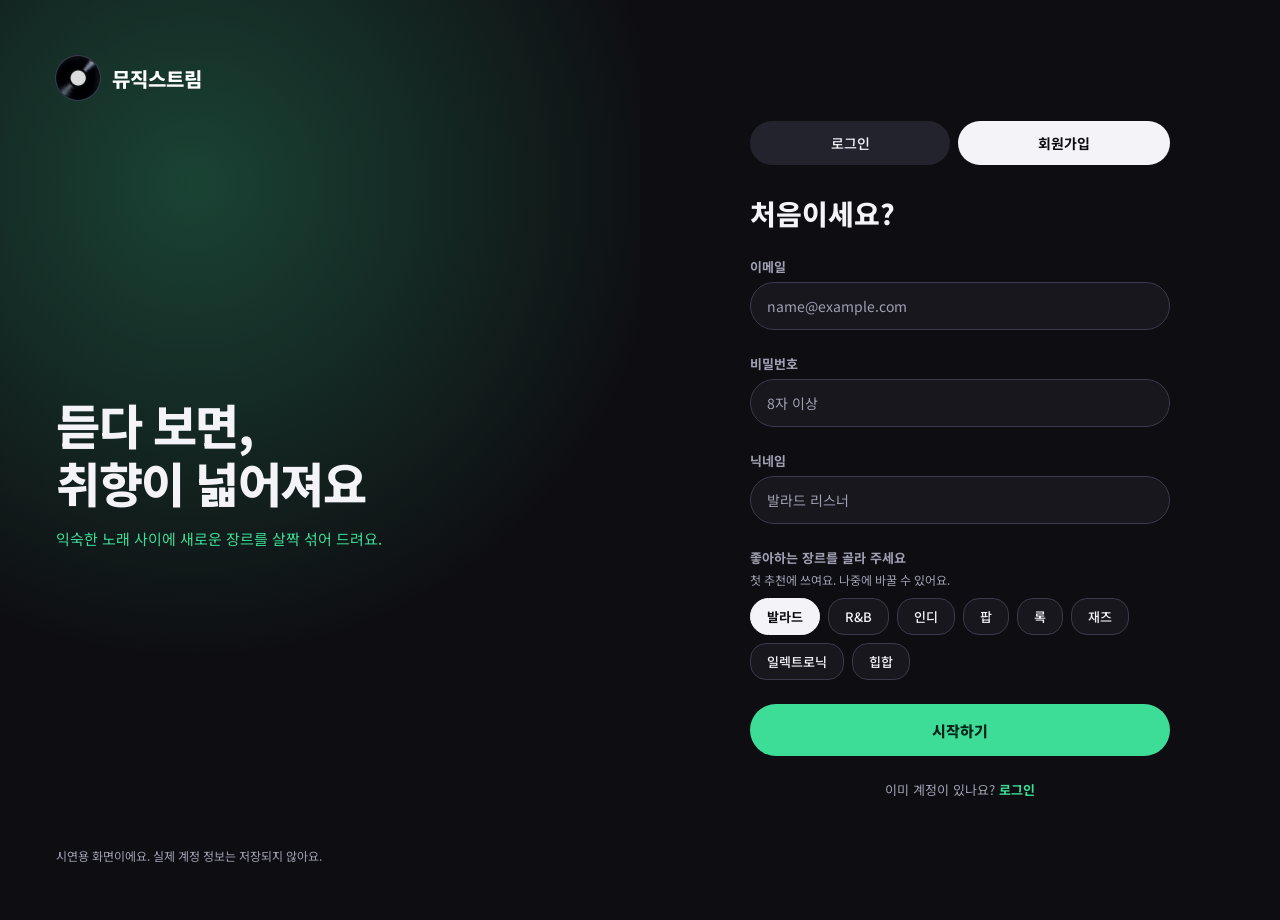
==== web/demo/musicstream-demo.html @ 8932bbcd "음악 추천 프로젝트: ML 코드, 보고서, web 데모 추가 Co-Authored-By: Claude Sonnet 5.5 <noreply@anthropic.com>" ====
<!doctype html>
<html lang="ko">
<head>
<meta charset="utf-8">
<meta name="viewport" content="width=device-width, initial-scale=1">
<title>뮤직스트림 · 시연</title>
<link rel="icon" href="[data-uri]">
<link rel="stylesheet" href="https://fonts.googleapis.com/css2?family=Noto+Sans+KR:wght@400;500;700;800&display=swap">
<style>:root{--cover:url('[data-uri]');--logo:url('[data-uri]')}
@keyframes dcspin{from{transform:rotate(0deg)}to{transform:rotate(360deg)}}
html,body{margin:0;background:#0e0e12}
button,select{font-family:inherit;cursor:pointer}
a{color:inherit;text-decoration:none;cursor:pointer}
.screen[hidden]{display:none}
input::placeholder{color:#a0a0b4}
body.paused [style*="dcspin"]{animation-play-state:paused !important}
.logo-link{cursor:pointer}
.upnext-scroll{scrollbar-width:thin;scrollbar-color:#2a2738 transparent}
.lp-box{zoom:.8}
@media (max-height:820px){.lp-box{zoom:.66}}
@media (max-height:700px){.lp-box{zoom:.5}}
</style>
</head>
<body>
<section id="Login" class="screen" hidden>
<div style="display: flex; flex-wrap: wrap; height: 920px; overflow: hidden; background: #0e0e12; color: #f4f4f8; font-family: 'Noto Sans KR', sans-serif">
<div style="flex: 1 1 480px; min-width: 0; box-sizing: border-box; height: 920px; padding: 56px 56px; display: flex; flex-direction: column; justify-content: space-between; background: radial-gradient(circle at 30% 20%, rgba(61, 220, 151, 0.26), rgba(61, 220, 151, 0) 55%), #0e0e12">
<div style="display: flex; align-items: center; gap: 12px; font-size: 20px; font-weight: 800; color: #ffffff"><span role="img" aria-label="뮤직스트림 로고" style="display: block; flex: 0 0 44px; width: 44px; height: 44px; border-radius: 50%; background: var(--logo) center/cover; box-shadow: 0 0 0 1px #3a3a4c"></span><span>뮤직스트림</span></div>
<div><h1 style="margin: 0; font-size: 48px; font-weight: 800; line-height: 1.2; letter-spacing: -0.03em">듣다 보면,<br>취향이 넓어져요</h1><div style="margin-top: 16px; font-size: 15px; line-height: 1.6; color: #3ddc97">익숙한 노래 사이에 새로운 장르를 살짝 섞어 드려요.</div></div>
<div style="font-size: 12px; color: #a0a0b4">시연용 화면이에요. 실제 계정 정보는 저장되지 않아요.</div>
</div>
<div style="flex: 1 1 480px; min-width: 0; box-sizing: border-box; height: 920px; padding: 56px 56px; display: flex; align-items: center; justify-content: center; background: #0e0e12">
<div style="width: 100%; max-width: 420px; display: flex; flex-direction: column; gap: 24px">
<div style="display: flex; gap: 8px"><a href="#LoginEmail" style="flex: 1; height: 44px; border-radius: 999px; background: #23232d; color: #f4f4f8; font-size: 14px; font-weight: 500; display: flex; align-items: center; justify-content: center; text-decoration: none">로그인</a><button style="flex: 1; height: 44px; border: 0; border-radius: 999px; background: #f4f4f8; color: #0e0e12; font-size: 14px; font-weight: 700">회원가입</button></div>
<h2 style="margin: 4px 0 0; font-size: 28px; font-weight: 800">처음이세요?</h2>
<div><label style="display: block; font-size: 13px; font-weight: 700; color: #a0a0b4">이메일</label><input type="email" placeholder="name@example.com" style="margin-top: 6px; width: 100%; height: 48px; box-sizing: border-box; padding: 0 16px; border: 1px solid #3a3a4c; outline: 0; border-radius: 999px; background: #17171d; color: #f4f4f8; font-family: inherit; font-size: 14px"></div>
<div><label style="display: block; font-size: 13px; font-weight: 700; color: #a0a0b4">비밀번호</label><input type="password" placeholder="8자 이상" style="margin-top: 6px; width: 100%; height: 48px; box-sizing: border-box; padding: 0 16px; border: 1px solid #3a3a4c; outline: 0; border-radius: 999px; background: #17171d; color: #f4f4f8; font-family: inherit; font-size: 14px"></div>
<div><label style="display: block; font-size: 13px; font-weight: 700; color: #a0a0b4">닉네임</label><input type="text" placeholder="발라드 리스너" style="margin-top: 6px; width: 100%; height: 48px; box-sizing: border-box; padding: 0 16px; border: 1px solid #3a3a4c; outline: 0; border-radius: 999px; background: #17171d; color: #f4f4f8; font-family: inherit; font-size: 14px"></div>
<div><div style="font-size: 13px; font-weight: 700; color: #a0a0b4">좋아하는 장르를 골라 주세요</div><div style="margin-top: 4px; font-size: 12px; color: #a0a0b4">첫 추천에 쓰여요. 나중에 바꿀 수 있어요.</div><div style="margin-top: 10px; display: flex; flex-wrap: wrap; gap: 8px"><button style="border: 1px solid #f4f4f8; padding: 8px 16px; border-radius: 999px; background: #f4f4f8; color: #0e0e12; font-size: 13px; font-weight: 700">발라드</button><button style="border: 1px solid #3a3a4c; padding: 8px 16px; border-radius: 16px; background: #17171d; color: #f4f4f8; font-size: 13px; font-weight: 500">R&amp;B</button><button style="border: 1px solid #3a3a4c; padding: 8px 16px; border-radius: 16px; background: #17171d; color: #f4f4f8; font-size: 13px; font-weight: 500">인디</button><button style="border: 1px solid #3a3a4c; padding: 8px 16px; border-radius: 16px; background: #17171d; color: #f4f4f8; font-size: 13px; font-weight: 500">팝</button><button style="border: 1px solid #3a3a4c; padding: 8px 16px; border-radius: 16px; background: #17171d; color: #f4f4f8; font-size: 13px; font-weight: 500">록</button><button style="border: 1px solid #3a3a4c; padding: 8px 16px; border-radius: 16px; background: #17171d; color: #f4f4f8; font-size: 13px; font-weight: 500">재즈</button><button style="border: 1px solid #3a3a4c; padding: 8px 16px; border-radius: 16px; background: #17171d; color: #f4f4f8; font-size: 13px; font-weight: 500">일렉트로닉</button><button style="border: 1px solid #3a3a4c; padding: 8px 16px; border-radius: 16px; background: #17171d; color: #f4f4f8; font-size: 13px; font-weight: 500">힙합</button></div></div>
<a href="#Main" style="height: 52px; box-sizing: border-box; border-radius: 999px; background: #3ddc97; color: #06231a; font-size: 15px; font-weight: 800; display: flex; align-items: center; justify-content: center; text-decoration: none">시작하기</a>
<div style="text-align: center; font-size: 13px; color: #a0a0b4">이미 계정이 있나요? <a href="#LoginEmail" style="color: #3ddc97; font-weight: 700">로그인</a></div>
</div></div>
</div>
</section>
<section id="LoginEmail" class="screen" hidden>
<div style="display: flex; flex-wrap: wrap; height: 920px; overflow: hidden; background: #0e0e12; color: #f4f4f8; font-family: 'Noto Sans KR', sans-serif">
<div style="flex: 1 1 480px; min-width: 0; box-sizing: border-box; height: 920px; padding: 56px 56px; display: flex; flex-direction: column; justify-content: space-between; background: radial-gradient(circle at 30% 20%, rgba(61, 220, 151, 0.26), rgba(61, 220, 151, 0) 55%), #0e0e12">
<div style="display: flex; align-items: center; gap: 12px; font-size: 20px; font-weight: 800; color: #ffffff"><span role="img" aria-label="뮤직스트림 로고" style="display: block; flex: 0 0 44px; width: 44px; height: 44px; border-radius: 50%; background: var(--logo) center/cover; box-shadow: 0 0 0 1px #3a3a4c"></span><span>뮤직스트림</span></div>
<div><h1 style="margin: 0; font-size: 48px; font-weight: 800; line-height: 1.2; letter-spacing: -0.03em">듣다 보면,<br>취향이 넓어져요</h1><div style="margin-top: 16px; font-size: 15px; line-height: 1.6; color: #3ddc97">익숙한 노래 사이에 새로운 장르를 살짝 섞어 드려요.</div></div>
<div style="font-size: 12px; color: #a0a0b4">시연용 화면이에요. 실제 계정 정보는 저장되지 않아요.</div>
</div>
<div style="flex: 1 1 480px; min-width: 0; box-sizing: border-box; height: 920px; padding: 56px 56px; display: flex; align-items: center; justify-content: center; background: #0e0e12"><div style="width: 100%; max-width: 420px; display: flex; flex-direction: column; gap: 24px">
<div style="display: flex; gap: 12px"><a href="#LoginEmail" style="flex: 1; height: 44px; border-radius: 999px; background: #f4f4f8; color: #0e0e12; font-size: 14px; font-weight: 700; display: flex; align-items: center; justify-content: center; text-decoration: none">로그인</a><a href="#Login" style="flex: 1; height: 44px; border-radius: 999px; background: #23232d; color: #f4f4f8; font-size: 14px; font-weight: 500; display: flex; align-items: center; justify-content: center; text-decoration: none">회원가입</a></div>
<h2 style="margin: 4px 0 0; font-size: 28px; font-weight: 800">다시 만나서 반가워요</h2>
<div><label style="display: block; font-size: 13px; font-weight: 700; color: #a0a0b4">이메일</label><input type="email" value="" placeholder="name@example.com" style="margin-top: 8px; width: 100%; height: 48px; box-sizing: border-box; padding: 0 16px; border: 1px solid #3a3a4c; outline: 0; border-radius: 999px; background: #17171d; color: #f4f4f8; font-family: inherit; font-size: 14px"></div>
<div><label style="display: block; font-size: 13px; font-weight: 700; color: #a0a0b4">비밀번호</label><input type="password" value="" placeholder="8자 이상" style="margin-top: 8px; width: 100%; height: 48px; box-sizing: border-box; padding: 0 16px; border: 1px solid #3a3a4c; outline: 0; border-radius: 999px; background: #17171d; color: #f4f4f8; font-family: inherit; font-size: 14px"></div>
<a href="#Main" style="height: 52px; box-sizing: border-box; border-radius: 999px; background: #3ddc97; color: #06231a; font-size: 15px; font-weight: 800; display: flex; align-items: center; justify-content: center; text-decoration: none">로그인</a>
<div style="text-align: center; font-size: 13px; color: #a0a0b4">처음이세요? <a href="#Login" style="color: #3ddc97; font-weight: 700; text-decoration: none">회원가입</a> · <a href="#LoginError" style="color: #a0a0b4; text-decoration: none">입력이 틀렸을 때 보기</a></div>
</div></div>
</div>
</section>
<section id="LoginError" class="screen" hidden>
<div style="display: flex; flex-wrap: wrap; height: 920px; overflow: hidden; background: #0e0e12; color: #f4f4f8; font-family: 'Noto Sans KR', sans-serif">
<div style="flex: 1 1 480px; min-width: 0; box-sizing: border-box; height: 920px; padding: 56px 56px; display: flex; flex-direction: column; justify-content: space-between; background: radial-gradient(circle at 30% 20%, rgba(61, 220, 151, 0.26), rgba(61, 220, 151, 0) 55%), #0e0e12">
<div style="display: flex; align-items: center; gap: 12px; font-size: 20px; font-weight: 800; color: #ffffff"><span role="img" aria-label="뮤직스트림 로고" style="display: block; flex: 0 0 44px; width: 44px; height: 44px; border-radius: 50%; background: var(--logo) center/cover; box-shadow: 0 0 0 1px #3a3a4c"></span><span>뮤직스트림</span></div>
<div><h1 style="margin: 0; font-size: 48px; font-weight: 800; line-height: 1.2; letter-spacing: -0.03em">듣다 보면,<br>취향이 넓어져요</h1><div style="margin-top: 16px; font-size: 15px; line-height: 1.6; color: #3ddc97">익숙한 노래 사이에 새로운 장르를 살짝 섞어 드려요.</div></div>
<div style="font-size: 12px; color: #a0a0b4">시연용 화면이에요. 실제 계정 정보는 저장되지 않아요.</div>
</div>
<div style="flex: 1 1 480px; min-width: 0; box-sizing: border-box; height: 920px; padding: 56px 56px; display: flex; align-items: center; justify-content: center; background: #0e0e12"><div style="width: 100%; max-width: 420px; display: flex; flex-direction: column; gap: 24px">
<div style="display: flex; gap: 12px"><a href="#LoginEmail" style="flex: 1; height: 44px; border-radius: 999px; background: #f4f4f8; color: #0e0e12; font-size: 14px; font-weight: 700; display: flex; align-items: center; justify-content: center; text-decoration: none">로그인</a><a href="#Login" style="flex: 1; height: 44px; border-radius: 999px; background: #23232d; color: #f4f4f8; font-size: 14px; font-weight: 500; display: flex; align-items: center; justify-content: center; text-decoration: none">회원가입</a></div>
<h2 style="margin: 4px 0 0; font-size: 28px; font-weight: 800">다시 만나서 반가워요</h2>
<div><label style="display: block; font-size: 13px; font-weight: 700; color: #a0a0b4">이메일</label><input type="email" value="demo@example" placeholder="name@example.com" style="margin-top: 8px; width: 100%; height: 48px; box-sizing: border-box; padding: 0 16px; border: 1px solid #ff7a93; outline: 0; border-radius: 999px; background: #17171d; color: #f4f4f8; font-family: inherit; font-size: 14px"></div>
<div><label style="display: block; font-size: 13px; font-weight: 700; color: #a0a0b4">비밀번호</label><input type="password" value="••••••" placeholder="8자 이상" style="margin-top: 8px; width: 100%; height: 48px; box-sizing: border-box; padding: 0 16px; border: 1px solid #ff7a93; outline: 0; border-radius: 999px; background: #17171d; color: #f4f4f8; font-family: inherit; font-size: 14px"><div style="margin-top: 8px; display: flex; align-items: center; gap: 8px; font-size: 13px; color: #ff7a93"><svg width="16" height="16" viewBox="0 0 24 24" fill="none" stroke="currentColor" stroke-width="2" stroke-linecap="round" aria-hidden="true"><circle cx="12" cy="12" r="9"></circle><path d="M12 7.5v5M12 16v.5"></path></svg>이메일 또는 비밀번호가 맞지 않아요</div></div>
<a href="#Main" style="height: 52px; box-sizing: border-box; border-radius: 999px; background: #3ddc97; color: #06231a; font-size: 15px; font-weight: 800; display: flex; align-items: center; justify-content: center; text-decoration: none">로그인</a>
<div style="text-align: center; font-size: 13px; color: #a0a0b4">처음이세요? <a href="#Login" style="color: #3ddc97; font-weight: 700; text-decoration: none">회원가입</a></div>
</div></div>
</div>
</section>
<section id="SignupDone" class="screen" hidden>
<div style="position: relative; display: flex; align-items: center; justify-content: center; height: 920px; overflow: hidden; background: radial-gradient(circle at 50% 20%, rgba(61, 220, 151, 0.26), rgba(61, 220, 151, 0) 55%), #0e0e12; color: #f4f4f8; font-family: 'Noto Sans KR', sans-serif">
<div style="width: 100%; max-width: 480px; box-sizing: border-box; padding: 56px 40px 40px; border-radius: 28px; background: #17171d; border: 1px solid #2a2a36; text-align: center; display: flex; flex-direction: column; align-items: center; gap: 24px">
<div style="width: 72px; height: 72px; border-radius: 50%; background: #17171d; color: #3ddc97; display: flex; align-items: center; justify-content: center"><svg width="36" height="36" viewBox="0 0 24 24" fill="none" stroke="currentColor" stroke-width="2.5" stroke-linecap="round" stroke-linejoin="round" aria-hidden="true"><path d="M5 12.5l4.5 4.5L19 7.5"/></svg></div>
<div><h1 style="margin: 0; font-size: 28px; font-weight: 800">가입이 끝났어요</h1><div style="margin-top: 8px; font-size: 15px; color: #a0a0b4">발라드 리스너님, 반가워요</div></div>
<div style="width: 100%; display: flex; flex-direction: column; gap: 16px; padding: 24px 0; border-top: 1px solid #2a2a36; border-bottom: 1px solid #2a2a36"><div style="display: flex; align-items: flex-start; gap: 16px; text-align: left"><div style="flex: 0 0 28px; width: 28px; height: 28px; border-radius: 50%; background: #23232d; color: #3ddc97; font-size: 13px; font-weight: 800; display: flex; align-items: center; justify-content: center">1</div><div><div style="font-size: 15px; font-weight: 700">처음엔 고른 장르로 시작해요</div><div style="margin-top: 2px; font-size: 13px; color: #a0a0b4">발라드를 먼저 보여드려요.</div></div></div><div style="display: flex; align-items: flex-start; gap: 16px; text-align: left"><div style="flex: 0 0 28px; width: 28px; height: 28px; border-radius: 50%; background: #23232d; color: #3ddc97; font-size: 13px; font-weight: 800; display: flex; align-items: center; justify-content: center">2</div><div><div style="font-size: 15px; font-weight: 700">듣다 보면 조금씩 넓어져요</div><div style="margin-top: 2px; font-size: 13px; color: #a0a0b4">비슷한 감성의 다른 장르가 한두 곡씩 섞여요.</div></div></div><div style="display: flex; align-items: flex-start; gap: 16px; text-align: left"><div style="flex: 0 0 28px; width: 28px; height: 28px; border-radius: 50%; background: #23232d; color: #3ddc97; font-size: 13px; font-weight: 800; display: flex; align-items: center; justify-content: center">3</div><div><div style="font-size: 15px; font-weight: 700">새로운 발견을 30분 들으면</div><div style="margin-top: 2px; font-size: 13px; color: #a0a0b4">월정액 할인 쿠폰을 드려요.</div></div></div></div>
<a href="#Main" style="width: 100%; height: 52px; box-sizing: border-box; border-radius: 999px; background: #3ddc97; color: #06231a; font-size: 15px; font-weight: 800; display: flex; align-items: center; justify-content: center; text-decoration: none">홈으로 가기</a>
</div>
</div>
</section>
<section id="Main" class="screen" hidden>
<div style="display: flex; flex-wrap: wrap; height: 920px; overflow: hidden; background: #0e0e12; color: #f4f4f8; font-family: 'Noto Sans KR', sans-serif">

<div style="flex: 0 0 288px; box-sizing: border-box; height: 920px; padding: 32px 24px; display: flex; flex-direction: column; gap: 24px; background: #08080b">
<div style="display: flex; align-items: center; gap: 12px; font-size: 20px; font-weight: 800; color: #ffffff">
<span role="img" aria-label="뮤직스트림 로고" style="display: block; flex: 0 0 44px; width: 44px; height: 44px; border-radius: 50%; background: var(--logo) center/cover; box-shadow: 0 0 0 1px #3a3a4c"></span>
<span>뮤직스트림</span>
</div>
<div style="display: flex; flex-direction: column; gap: 8px">
<a href="#Main" style="display: flex; align-items: center; gap: 16px; padding: 12px 16px; border-radius: 12px; font-size: 15px; font-weight: 700; color: #f4f4f8; background: #17171d">
<svg width="20" height="20" viewBox="0 0 24 24" fill="none" stroke="currentColor" stroke-width="2" stroke-linejoin="round" aria-hidden="true"><path d="M3 11l9-8 9 8v10a1 1 0 0 1-1 1h-5v-7H9v7H4a1 1 0 0 1-1-1z"></path></svg>
<span>홈</span>
</a>
<a href="#SearchHome" style="display: flex; align-items: center; gap: 16px; padding: 12px 16px; border-radius: 12px; font-size: 15px; font-weight: 700; color: #a0a0b4">
<svg width="20" height="20" viewBox="0 0 24 24" fill="none" stroke="currentColor" stroke-width="2" stroke-linecap="round" aria-hidden="true"><circle cx="11" cy="11" r="7"></circle><path d="M21 21l-4.5-4.5"></path></svg>
<span>검색</span>
</a>
<a href="#Library" style="display: flex; align-items: center; gap: 16px; padding: 12px 16px; border-radius: 12px; font-size: 15px; font-weight: 700; color: #a0a0b4">
<svg width="20" height="20" viewBox="0 0 24 24" fill="none" stroke="currentColor" stroke-width="2" stroke-linecap="round" aria-hidden="true"><path d="M5 4v16M10 4v16M15 6l5 14"></path></svg>
<span>내 라이브러리</span>
</a>
<a href="#Status" style="display: flex; align-items: center; gap: 16px; padding: 12px 16px; border-radius: 12px; font-size: 15px; font-weight: 700; color: #a0a0b4">
<svg width="20" height="20" viewBox="0 0 24 24" fill="none" stroke="currentColor" stroke-width="2" stroke-linecap="round" aria-hidden="true"><path d="M5 20V10M12 20V4M19 20v-7"></path></svg>
<span>내 현황</span>
</a>
</div>

<a aria-label="내 계정 보기" href="#Profile" style="background: #17171d; border-radius: 16px; padding: 24px; display: flex; flex-direction: column; gap: 16px; text-decoration: none; color: inherit">
<div style="display: flex; align-items: center; gap: 12px">
<div style="flex: 0 0 44px; width: 44px; height: 44px; border-radius: 50%; background: linear-gradient(160deg, #3a3a48, #23232d)"></div>
<div style="display: flex; flex-direction: column; gap: 4px">
<div style="font-size: 15px; font-weight: 700">발라드 리스너</div>
<div style="font-size: 12px; color: #a0a0b4">시연용 가상 사용자</div>
</div>
</div>
<div style="font-size: 12px; color: #a0a0b4">이 추천 목록의 장르 구성</div>
<div style="display: flex; height: 10px; border-radius: 999px; overflow: hidden">
<div style="flex: 100; background: #d4d4e0"></div>
</div>
<div style="font-size: 12px; font-weight: 700">발라드 100%</div>
<div style="display: flex; align-items: center; gap: 8px; font-size: 12px; color: #a0a0b4">
<span>추천 갱신까지</span>
<span style="width: 9px; height: 9px; border-radius: 50%; background: #3a3a4c"></span>
<span style="width: 9px; height: 9px; border-radius: 50%; background: #3a3a4c"></span>
<span style="width: 9px; height: 9px; border-radius: 50%; background: #3a3a4c"></span>
<span>0 / 3곡</span>
</div>
</a>

<a aria-label="취향 변화 보기" href="#Status" style="background: #17171d; border-radius: 16px; padding: 24px; display: flex; flex-direction: column; gap: 12px; text-decoration: none; color: inherit">
<div style="font-size: 15px; font-weight: 700">내 장르 지도</div>
<svg viewBox="0 0 220 220" width="100%" role="img" aria-label="장르 지도: 취향이 발라드 한 곳에만 치우쳐 있음">
<polygon points="110,30 179.3,70 179.3,150 110,190 40.7,150 40.7,70" fill="none" stroke="#3a3a4c"></polygon>
<polygon points="110,70 144.6,90 144.6,130 110,150 75.4,130 75.4,90" fill="none" stroke="#3a3a4c"></polygon>
<path d="M110 110L110 30M110 110L179.3 70M110 110L179.3 150M110 110L110 190M110 110L40.7 150M110 110L40.7 70" stroke="#2a2a36" fill="none"></path>
<polygon points="110,30 115.5,106.8 115.5,113.2 110,116.4 104.5,113.2 104.5,106.8" fill="rgba(61,220,151,.28)" stroke="#3ddc97" stroke-width="2.5"></polygon>
<text x="110" y="20" text-anchor="middle" fill="#a0a0b4" font-size="11">발라드</text>
<text x="186" y="68" fill="#a0a0b4" font-size="11">R&amp;B</text>
<text x="186" y="158" fill="#a0a0b4" font-size="11">힙합</text>
<text x="110" y="210" text-anchor="middle" fill="#a0a0b4" font-size="11">인디</text>
<text x="34" y="158" text-anchor="end" fill="#a0a0b4" font-size="11">록</text>
<text x="34" y="68" text-anchor="end" fill="#a0a0b4" font-size="11">재즈</text>
</svg>
<div style="display: flex; gap: 16px; justify-content: center; font-size: 12px; color: #a0a0b4">
<span style="display: inline-flex; align-items: center; gap: 8px"><span style="width: 16px; height: 0; border-top: 3px solid #3ddc97"></span>들은 취향</span>
<span style="display: inline-flex; align-items: center; gap: 8px"><span style="width: 16px; height: 0; border-top: 3px dashed #b79cff"></span>추천 범위</span>
</div>
</a>
</div>

<div style="flex: 999 1 560px; min-width: 0; box-sizing: border-box; height: 920px; padding: 32px 40px; display: flex; flex-direction: column; gap: 32px; background: #0e0e12">

<div style="display: flex; flex-wrap: wrap; align-items: center; gap: 12px">
<a href="#SearchHome" aria-label="검색" style="flex: 1 1 280px; height: 44px; box-sizing: border-box; padding: 0 24px; border-radius: 999px; background: #17171d; color: #a0a0b4; display: flex; align-items: center; gap: 12px; font-size: 14px; text-decoration: none"><svg width="18" height="18" viewBox="0 0 24 24" fill="none" stroke="currentColor" stroke-width="2" stroke-linecap="round" aria-hidden="true"><circle cx="11" cy="11" r="7"></circle><path d="M21 21l-4.5-4.5"></path></svg>어떤 음악을 듣고 싶으세요?</a>
<a href="#Profile" aria-label="내 계정" style="flex: 0 0 40px; width: 40px; height: 40px; border-radius: 50%; background: #2a2a36; display: flex; align-items: center; justify-content: center; font-size: 14px; font-weight: 700">발</a>
</div>

<div style="display: flex; flex-wrap: wrap; gap: 12px">
<a href="#Main" style="border: 0; padding: 12px 16px; border-radius: 999px; background: #f4f4f8; color: #0e0e12; font-size: 13px; font-weight: 700; display: inline-flex; align-items: center; gap: 8px; text-decoration: none">전체</a>
<a href="#HomeBallad" style="border: 0; padding: 12px 16px; border-radius: 999px; background: #23232d; color: #f4f4f8; font-size: 13px; font-weight: 500; display: inline-flex; align-items: center; gap: 8px; text-decoration: none">발라드</a>
</div>

<div style="display: flex; flex-direction: column; gap: 16px">
<div style="display: flex; align-items: flex-end; justify-content: space-between; gap: 12px">
<div>
<h2 style="margin: 0; font-size: 20px; font-weight: 800">자주 듣는 취향</h2>
<div style="margin-top: 2px; font-size: 13px; color: #a0a0b4">내 청취 이력을 바탕으로 한 추천</div>
</div>
<a href="#HomeBallad" style="font-size: 13px; font-weight: 700; color: #a0a0b4">모두 표시</a>
</div>
<div style="display: flex; gap: 24px; overflow: hidden">
<a href="#Playing" style="flex: 0 0 156px; display: flex; flex-direction: column; gap: 8px; text-decoration: none; color: inherit">
<div style="height: 156px; box-sizing: border-box; padding: 12px; border-radius: 12px; background: linear-gradient(160deg, #3a3a48, #23232d); display: flex; align-items: flex-end; font-size: 12px; font-weight: 700; color: #ffffff">발라드</div>
<div style="font-size: 14px; font-weight: 700">겨울의 끝에서</div>
<div style="font-size: 12px; color: #a0a0b4">서하준</div>
</a>
<a href="#Playing" style="flex: 0 0 156px; display: flex; flex-direction: column; gap: 8px; text-decoration: none; color: inherit">
<div style="height: 156px; box-sizing: border-box; padding: 12px; border-radius: 12px; background: linear-gradient(160deg, #3a3a48, #23232d); display: flex; align-items: flex-end; font-size: 12px; font-weight: 700; color: #ffffff">발라드</div>
<div style="font-size: 14px; font-weight: 700">너 없는 새벽</div>
<div style="font-size: 12px; color: #a0a0b4">이채원</div>
</a>
<a href="#Playing" style="flex: 0 0 156px; display: flex; flex-direction: column; gap: 8px; text-decoration: none; color: inherit">
<div style="height: 156px; box-sizing: border-box; padding: 12px; border-radius: 12px; background: linear-gradient(160deg, #2e2e3a, #1a1a22); display: flex; align-items: flex-end; font-size: 12px; font-weight: 700; color: #ffffff">발라드</div>
<div style="font-size: 14px; font-weight: 700">그날의 우산</div>
<div style="font-size: 12px; color: #a0a0b4">민도윤</div>
</a>
<a href="#Playing" style="flex: 0 0 156px; display: flex; flex-direction: column; gap: 8px; text-decoration: none; color: inherit">
<div style="height: 156px; box-sizing: border-box; padding: 12px; border-radius: 12px; background: linear-gradient(160deg, #3a3a48, #23232d); display: flex; align-items: flex-end; font-size: 12px; font-weight: 700; color: #ffffff">발라드</div>
<div style="font-size: 14px; font-weight: 700">오래된 편지</div>
<div style="font-size: 12px; color: #a0a0b4">한소율</div>
</a>
<a href="#Playing" style="flex: 0 0 156px; display: flex; flex-direction: column; gap: 8px; text-decoration: none; color: inherit">
<div style="height: 156px; box-sizing: border-box; padding: 12px; border-radius: 12px; background: linear-gradient(160deg, #2e2e3a, #1a1a22); display: flex; align-items: flex-end; font-size: 12px; font-weight: 700; color: #ffffff">발라드</div>
<div style="font-size: 14px; font-weight: 700">마지막 인사</div>
<div style="font-size: 12px; color: #a0a0b4">유지안</div>
</a>
<a href="#Playing" style="flex: 0 0 156px; display: flex; flex-direction: column; gap: 8px; text-decoration: none; color: inherit">
<div style="height: 156px; box-sizing: border-box; padding: 12px; border-radius: 12px; background: linear-gradient(160deg, #3a3a48, #23232d); display: flex; align-items: flex-end; font-size: 12px; font-weight: 700; color: #ffffff">발라드</div>
<div style="font-size: 14px; font-weight: 700">비가 그친 뒤</div>
<div style="font-size: 12px; color: #a0a0b4">백이든</div>
</a>
</div>
</div>

<div style="display: flex; flex-direction: column; gap: 16px">
<div>
<h2 style="margin: 0; font-size: 20px; font-weight: 800">취향 확장 · 새로운 발견</h2>
<div style="margin-top: 2px; font-size: 13px; color: #a0a0b4">비슷한 감성으로 이어지는 다른 장르</div>
</div>
<a href="#After" style="height: 150px; box-sizing: border-box; border: 1px dashed #3a3a4c; border-radius: 16px; display: flex; align-items: center; justify-content: center; text-align: center; padding: 0 24px; font-size: 14px; color: #a0a0b4; text-decoration: none; color: inherit">곡을 몇 곡 더 들으면 취향에 맞는 새로운 장르를 찾아드려요</a>
</div>

</div>
</div>
</section>
<section id="HomeBallad" class="screen" hidden>
<div style="display: flex; flex-wrap: wrap; height: 920px; overflow: hidden; background: #0e0e12; color: #f4f4f8; font-family: 'Noto Sans KR', sans-serif">

<div style="flex: 0 0 288px; box-sizing: border-box; height: 920px; padding: 32px 24px; display: flex; flex-direction: column; gap: 24px; background: #08080b">
<div style="display: flex; align-items: center; gap: 12px; font-size: 20px; font-weight: 800; color: #ffffff">
<span role="img" aria-label="뮤직스트림 로고" style="display: block; flex: 0 0 44px; width: 44px; height: 44px; border-radius: 50%; background: var(--logo) center/cover; box-shadow: 0 0 0 1px #3a3a4c"></span>
<span>뮤직스트림</span>
</div>
<div style="display: flex; flex-direction: column; gap: 8px">
<a href="#Main" style="display: flex; align-items: center; gap: 16px; padding: 12px 16px; border-radius: 12px; font-size: 15px; font-weight: 700; color: #f4f4f8; background: #17171d">
<svg width="20" height="20" viewBox="0 0 24 24" fill="none" stroke="currentColor" stroke-width="2" stroke-linejoin="round" aria-hidden="true"><path d="M3 11l9-8 9 8v10a1 1 0 0 1-1 1h-5v-7H9v7H4a1 1 0 0 1-1-1z"></path></svg>
<span>홈</span>
</a>
<a href="#SearchHome" style="display: flex; align-items: center; gap: 16px; padding: 12px 16px; border-radius: 12px; font-size: 15px; font-weight: 700; color: #a0a0b4">
<svg width="20" height="20" viewBox="0 0 24 24" fill="none" stroke="currentColor" stroke-width="2" stroke-linecap="round" aria-hidden="true"><circle cx="11" cy="11" r="7"></circle><path d="M21 21l-4.5-4.5"></path></svg>
<span>검색</span>
</a>
<a href="#Library" style="display: flex; align-items: center; gap: 16px; padding: 12px 16px; border-radius: 12px; font-size: 15px; font-weight: 700; color: #a0a0b4">
<svg width="20" height="20" viewBox="0 0 24 24" fill="none" stroke="currentColor" stroke-width="2" stroke-linecap="round" aria-hidden="true"><path d="M5 4v16M10 4v16M15 6l5 14"></path></svg>
<span>내 라이브러리</span>
</a>
<a href="#Status" style="display: flex; align-items: center; gap: 16px; padding: 12px 16px; border-radius: 12px; font-size: 15px; font-weight: 700; color: #a0a0b4">
<svg width="20" height="20" viewBox="0 0 24 24" fill="none" stroke="currentColor" stroke-width="2" stroke-linecap="round" aria-hidden="true"><path d="M5 20V10M12 20V4M19 20v-7"></path></svg>
<span>내 현황</span>
</a>
</div>

<a aria-label="내 계정 보기" href="#Profile" style="background: #17171d; border-radius: 16px; padding: 24px; display: flex; flex-direction: column; gap: 16px; text-decoration: none; color: inherit">
<div style="display: flex; align-items: center; gap: 12px">
<div style="flex: 0 0 44px; width: 44px; height: 44px; border-radius: 50%; background: linear-gradient(160deg, #3a3a48, #23232d)"></div>
<div style="display: flex; flex-direction: column; gap: 4px">
<div style="font-size: 15px; font-weight: 700">발라드 리스너</div>
<div style="font-size: 12px; color: #a0a0b4">시연용 가상 사용자</div>
</div>
</div>
<div style="font-size: 12px; color: #a0a0b4">이 추천 목록의 장르 구성</div>
<div style="display: flex; height: 10px; border-radius: 999px; overflow: hidden">
<div style="flex: 100; background: #d4d4e0"></div>
</div>
<div style="font-size: 12px; font-weight: 700">발라드 100%</div>
<div style="display: flex; align-items: center; gap: 8px; font-size: 12px; color: #a0a0b4">
<span>추천 갱신까지</span>
<span style="width: 9px; height: 9px; border-radius: 50%; background: #3a3a4c"></span>
<span style="width: 9px; height: 9px; border-radius: 50%; background: #3a3a4c"></span>
<span style="width: 9px; height: 9px; border-radius: 50%; background: #3a3a4c"></span>
<span>0 / 3곡</span>
</div>
</a>

<a aria-label="취향 변화 보기" href="#Status" style="background: #17171d; border-radius: 16px; padding: 24px; display: flex; flex-direction: column; gap: 12px; text-decoration: none; color: inherit">
<div style="font-size: 15px; font-weight: 700">내 장르 지도</div>
<svg viewBox="0 0 220 220" width="100%" role="img" aria-label="장르 지도: 취향이 발라드 한 곳에만 치우쳐 있음">
<polygon points="110,30 179.3,70 179.3,150 110,190 40.7,150 40.7,70" fill="none" stroke="#3a3a4c"></polygon>
<polygon points="110,70 144.6,90 144.6,130 110,150 75.4,130 75.4,90" fill="none" stroke="#3a3a4c"></polygon>
<path d="M110 110L110 30M110 110L179.3 70M110 110L179.3 150M110 110L110 190M110 110L40.7 150M110 110L40.7 70" stroke="#2a2a36" fill="none"></path>
<polygon points="110,30 115.5,106.8 115.5,113.2 110,116.4 104.5,113.2 104.5,106.8" fill="rgba(61,220,151,.28)" stroke="#3ddc97" stroke-width="2.5"></polygon>
<text x="110" y="20" text-anchor="middle" fill="#a0a0b4" font-size="11">발라드</text>
<text x="186" y="68" fill="#a0a0b4" font-size="11">R&amp;B</text>
<text x="186" y="158" fill="#a0a0b4" font-size="11">힙합</text>
<text x="110" y="210" text-anchor="middle" fill="#a0a0b4" font-size="11">인디</text>
<text x="34" y="158" text-anchor="end" fill="#a0a0b4" font-size="11">록</text>
<text x="34" y="68" text-anchor="end" fill="#a0a0b4" font-size="11">재즈</text>
</svg>
<div style="display: flex; gap: 16px; justify-content: center; font-size: 12px; color: #a0a0b4">
<span style="display: inline-flex; align-items: center; gap: 8px"><span style="width: 16px; height: 0; border-top: 3px solid #3ddc97"></span>들은 취향</span>
<span style="display: inline-flex; align-items: center; gap: 8px"><span style="width: 16px; height: 0; border-top: 3px dashed #b79cff"></span>추천 범위</span>
</div>
</a>
</div>

<div style="flex: 999 1 560px; min-width: 0; box-sizing: border-box; height: 920px; padding: 32px 40px; display: flex; flex-direction: column; gap: 32px; background: #0e0e12">
<div style="display: flex; flex-wrap: wrap; align-items: center; gap: 12px">
<a href="#SearchHome" aria-label="검색" style="flex: 1 1 280px; height: 44px; box-sizing: border-box; padding: 0 24px; border-radius: 999px; background: #17171d; color: #a0a0b4; display: flex; align-items: center; gap: 12px; font-size: 14px; text-decoration: none"><svg width="18" height="18" viewBox="0 0 24 24" fill="none" stroke="currentColor" stroke-width="2" stroke-linecap="round" aria-hidden="true"><circle cx="11" cy="11" r="7"></circle><path d="M21 21l-4.5-4.5"></path></svg>어떤 음악을 듣고 싶으세요?</a>
<a href="#Profile" aria-label="내 계정" style="flex: 0 0 40px; width: 40px; height: 40px; border-radius: 50%; background: #2a2a36; display: flex; align-items: center; justify-content: center; font-size: 14px; font-weight: 700; text-decoration: none; color: inherit">발</a>
</div>
<div style="display: flex; flex-wrap: wrap; gap: 12px"><a href="#Main" style="padding: 12px 16px; border-radius: 999px; background: #23232d; color: #f4f4f8; font-size: 13px; font-weight: 500; display: inline-flex; align-items: center; gap: 8px; text-decoration: none">전체</a><a href="#HomeBallad" style="padding: 12px 16px; border-radius: 999px; background: #f4f4f8; color: #0e0e12; font-size: 13px; font-weight: 700; display: inline-flex; align-items: center; gap: 8px; text-decoration: none">발라드</a></div>
<div style="display: flex; flex-direction: column; gap: 16px">
<div style="display: flex; align-items: flex-end; justify-content: space-between; gap: 12px"><div><h2 style="margin: 0; font-size: 20px; font-weight: 800">발라드</h2><div style="margin-top: 4px; font-size: 13px; color: #a0a0b4">자주 듣는 취향 · 내 청취 이력을 바탕으로 한 추천</div></div></div>
<div style="display: flex; flex-direction: column; gap: 4px">
<div style="display: grid; grid-template-columns: 24px 48px minmax(0, 1fr) auto 48px 44px; align-items: center; gap: 16px; padding: 8px 12px; border-radius: 12px; ">
<span style="font-size: 12px; color: #a0a0b4; text-align: center; font-variant-numeric: tabular-nums">01</span>
<div style="width: 48px; height: 48px; border-radius: 6px; background: linear-gradient(160deg, #3a3a48, #23232d)"></div>
<a href="#Playing" style="min-width: 0; display: block; text-decoration: none; color: inherit"><div style="font-size: 14px; font-weight: 700">겨울의 끝에서</div><div style="font-size: 12px; color: #a0a0b4">서하준 · 발라드</div></a>
<span></span>
<span style="font-size: 12px; color: #a0a0b4; text-align: right; font-variant-numeric: tabular-nums">4:02</span>
<button aria-label="겨울의 끝에서 좋아요" style="width: 44px; height: 44px; border: 0; border-radius: 50%; background: transparent; color: #3ddc97; display: flex; align-items: center; justify-content: center; padding: 0"><svg width="20" height="20" viewBox="0 0 24 24" fill="currentColor" stroke="currentColor" stroke-width="2" stroke-linejoin="round" aria-hidden="true"><path d="M12 21s-7.5-4.6-9.6-9.3C.9 8.3 3 4.5 6.7 4.5c2 0 3.4 1 5.3 3 1.9-2 3.3-3 5.3-3 3.7 0 5.8 3.8 4.3 7.2C19.5 16.4 12 21 12 21z"/></svg></button>
</div>
<div style="display: grid; grid-template-columns: 24px 48px minmax(0, 1fr) auto 48px 44px; align-items: center; gap: 16px; padding: 8px 12px; border-radius: 12px; ">
<span style="font-size: 12px; color: #a0a0b4; text-align: center; font-variant-numeric: tabular-nums">02</span>
<div style="width: 48px; height: 48px; border-radius: 6px; background: linear-gradient(160deg, #3a3a48, #23232d)"></div>
<a href="#Playing" style="min-width: 0; display: block; text-decoration: none; color: inherit"><div style="font-size: 14px; font-weight: 700">너 없는 새벽</div><div style="font-size: 12px; color: #a0a0b4">이채원 · 발라드</div></a>
<span></span>
<span style="font-size: 12px; color: #a0a0b4; text-align: right; font-variant-numeric: tabular-nums">3:47</span>
<button aria-label="너 없는 새벽 좋아요" style="width: 44px; height: 44px; border: 0; border-radius: 50%; background: transparent; color: #3ddc97; display: flex; align-items: center; justify-content: center; padding: 0"><svg width="20" height="20" viewBox="0 0 24 24" fill="currentColor" stroke="currentColor" stroke-width="2" stroke-linejoin="round" aria-hidden="true"><path d="M12 21s-7.5-4.6-9.6-9.3C.9 8.3 3 4.5 6.7 4.5c2 0 3.4 1 5.3 3 1.9-2 3.3-3 5.3-3 3.7 0 5.8 3.8 4.3 7.2C19.5 16.4 12 21 12 21z"/></svg></button>
</div>
<div style="display: grid; grid-template-columns: 24px 48px minmax(0, 1fr) auto 48px 44px; align-items: center; gap: 16px; padding: 8px 12px; border-radius: 12px; ">
<span style="font-size: 12px; color: #a0a0b4; text-align: center; font-variant-numeric: tabular-nums">03</span>
<div style="width: 48px; height: 48px; border-radius: 6px; background: linear-gradient(160deg, #2e2e3a, #1a1a22)"></div>
<a href="#Playing" style="min-width: 0; display: block; text-decoration: none; color: inherit"><div style="font-size: 14px; font-weight: 700">그날의 우산</div><div style="font-size: 12px; color: #a0a0b4">민도윤 · 발라드</div></a>
<span></span>
<span style="font-size: 12px; color: #a0a0b4; text-align: right; font-variant-numeric: tabular-nums">4:10</span>
<button aria-label="그날의 우산 좋아요" style="width: 44px; height: 44px; border: 0; border-radius: 50%; background: transparent; color: #a0a0b4; display: flex; align-items: center; justify-content: center; padding: 0"><svg width="20" height="20" viewBox="0 0 24 24" fill="none" stroke="currentColor" stroke-width="2" stroke-linejoin="round" aria-hidden="true"><path d="M12 21s-7.5-4.6-9.6-9.3C.9 8.3 3 4.5 6.7 4.5c2 0 3.4 1 5.3 3 1.9-2 3.3-3 5.3-3 3.7 0 5.8 3.8 4.3 7.2C19.5 16.4 12 21 12 21z"/></svg></button>
</div>
<div style="display: grid; grid-template-columns: 24px 48px minmax(0, 1fr) auto 48px 44px; align-items: center; gap: 16px; padding: 8px 12px; border-radius: 12px; ">
<span style="font-size: 12px; color: #a0a0b4; text-align: center; font-variant-numeric: tabular-nums">04</span>
<div style="width: 48px; height: 48px; border-radius: 6px; background: linear-gradient(160deg, #3a3a48, #23232d)"></div>
<a href="#Playing" style="min-width: 0; display: block; text-decoration: none; color: inherit"><div style="font-size: 14px; font-weight: 700">오래된 편지</div><div style="font-size: 12px; color: #a0a0b4">한소율 · 발라드</div></a>
<span></span>
<span style="font-size: 12px; color: #a0a0b4; text-align: right; font-variant-numeric: tabular-nums">3:58</span>
<button aria-label="오래된 편지 좋아요" style="width: 44px; height: 44px; border: 0; border-radius: 50%; background: transparent; color: #a0a0b4; display: flex; align-items: center; justify-content: center; padding: 0"><svg width="20" height="20" viewBox="0 0 24 24" fill="none" stroke="currentColor" stroke-width="2" stroke-linejoin="round" aria-hidden="true"><path d="M12 21s-7.5-4.6-9.6-9.3C.9 8.3 3 4.5 6.7 4.5c2 0 3.4 1 5.3 3 1.9-2 3.3-3 5.3-3 3.7 0 5.8 3.8 4.3 7.2C19.5 16.4 12 21 12 21z"/></svg></button>
</div>
<div style="display: grid; grid-template-columns: 24px 48px minmax(0, 1fr) auto 48px 44px; align-items: center; gap: 16px; padding: 8px 12px; border-radius: 12px; ">
<span style="font-size: 12px; color: #a0a0b4; text-align: center; font-variant-numeric: tabular-nums">05</span>
<div style="width: 48px; height: 48px; border-radius: 6px; background: linear-gradient(160deg, #2e2e3a, #1a1a22)"></div>
<a href="#Playing" style="min-width: 0; display: block; text-decoration: none; color: inherit"><div style="font-size: 14px; font-weight: 700">마지막 인사</div><div style="font-size: 12px; color: #a0a0b4">유지안 · 발라드</div></a>
<span></span>
<span style="font-size: 12px; color: #a0a0b4; text-align: right; font-variant-numeric: tabular-nums">4:21</span>
<button aria-label="마지막 인사 좋아요" style="width: 44px; height: 44px; border: 0; border-radius: 50%; background: transparent; color: #a0a0b4; display: flex; align-items: center; justify-content: center; padding: 0"><svg width="20" height="20" viewBox="0 0 24 24" fill="none" stroke="currentColor" stroke-width="2" stroke-linejoin="round" aria-hidden="true"><path d="M12 21s-7.5-4.6-9.6-9.3C.9 8.3 3 4.5 6.7 4.5c2 0 3.4 1 5.3 3 1.9-2 3.3-3 5.3-3 3.7 0 5.8 3.8 4.3 7.2C19.5 16.4 12 21 12 21z"/></svg></button>
</div>
<div style="display: grid; grid-template-columns: 24px 48px minmax(0, 1fr) auto 48px 44px; align-items: center; gap: 16px; padding: 8px 12px; border-radius: 12px; ">
<span style="font-size: 12px; color: #a0a0b4; text-align: center; font-variant-numeric: tabular-nums">06</span>
<div style="width: 48px; height: 48px; border-radius: 6px; background: linear-gradient(160deg, #3a3a48, #23232d)"></div>
<a href="#Playing" style="min-width: 0; display: block; text-decoration: none; color: inherit"><div style="font-size: 14px; font-weight: 700">비가 그친 뒤</div><div style="font-size: 12px; color: #a0a0b4">백이든 · 발라드</div></a>
<span></span>
<span style="font-size: 12px; color: #a0a0b4; text-align: right; font-variant-numeric: tabular-nums">3:30</span>
<button aria-label="비가 그친 뒤 좋아요" style="width: 44px; height: 44px; border: 0; border-radius: 50%; background: transparent; color: #3ddc97; display: flex; align-items: center; justify-content: center; padding: 0"><svg width="20" height="20" viewBox="0 0 24 24" fill="currentColor" stroke="currentColor" stroke-width="2" stroke-linejoin="round" aria-hidden="true"><path d="M12 21s-7.5-4.6-9.6-9.3C.9 8.3 3 4.5 6.7 4.5c2 0 3.4 1 5.3 3 1.9-2 3.3-3 5.3-3 3.7 0 5.8 3.8 4.3 7.2C19.5 16.4 12 21 12 21z"/></svg></button>
</div>
</div>
</div>
<div style="margin-top: auto; display: flex; align-items: center; gap: 16px; padding: 12px 16px; border-radius: 16px; background: rgba(40, 40, 58, 0.75); border: 1px solid #3a3a4c">
<a href="#Playing" aria-label="재생 화면 열기" style="flex: 0 0 214px; display: flex; align-items: center; gap: 16px; text-decoration: none; color: inherit"><div style="flex: 0 0 48px; width: 48px; height: 48px; border-radius: 12px; background: var(--cover) center/cover"></div>
<div style="flex: 0 0 150px; display: flex; flex-direction: column; gap: 4px"><div style="font-size: 14px; font-weight: 700">밤공기</div><div style="font-size: 12px; color: #a0a0b4">LUNA K</div></div></a>
<div style="display: flex; align-items: center; gap: 12px">
<button aria-label="이전 곡" style="width: 36px; height: 36px; border: 0; border-radius: 50%; background: #2a2a36; color: #f4f4f8; display: flex; align-items: center; justify-content: center"><svg width="16" height="16" viewBox="0 0 24 24" fill="currentColor" aria-hidden="true"><path d="M6 5h2v14H6zM20 5v14L9 12z"/></svg></button>
<button aria-label="일시정지" style="width: 42px; height: 42px; border: 0; border-radius: 50%; background: #f4f4f8; color: #0e0e12; display: flex; align-items: center; justify-content: center"><svg width="18" height="18" viewBox="0 0 24 24" fill="currentColor" aria-hidden="true"><path d="M6 5h4v14H6zM14 5h4v14h-4z"/></svg></button>
<button aria-label="다음 곡" style="width: 36px; height: 36px; border: 0; border-radius: 50%; background: #2a2a36; color: #f4f4f8; display: flex; align-items: center; justify-content: center"><svg width="16" height="16" viewBox="0 0 24 24" fill="currentColor" aria-hidden="true"><path d="M16 5h2v14h-2zM4 5v14l11-7z"/></svg></button>
</div>
<div style="flex: 1 1 120px; display: flex; align-items: center; gap: 12px; font-size: 12px; color: #a0a0b4"><span>1:12</span><div style="flex: 1; height: 5px; border-radius: 999px; background: #3a3a4c; overflow: hidden"><div style="width: 32%; height: 100%; background: #3ddc97"></div></div><span>3:42</span></div>
</div>
</div>
</div>
</section>
<section id="After" class="screen" hidden>
<div style="display: flex; flex-wrap: wrap; height: 920px; overflow: hidden; background: #0e0e12; color: #f4f4f8; font-family: 'Noto Sans KR', sans-serif">

<div style="flex: 0 0 288px; box-sizing: border-box; height: 920px; padding: 32px 24px; display: flex; flex-direction: column; gap: 24px; background: #08080b">
<div style="display: flex; align-items: center; gap: 12px; font-size: 20px; font-weight: 800; color: #ffffff">
<span role="img" aria-label="뮤직스트림 로고" style="display: block; flex: 0 0 44px; width: 44px; height: 44px; border-radius: 50%; background: var(--logo) center/cover; box-shadow: 0 0 0 1px #3a3a4c"></span>
<span>뮤직스트림</span>
</div>
<div style="display: flex; flex-direction: column; gap: 8px">
<a href="#After" style="display: flex; align-items: center; gap: 16px; padding: 12px 16px; border-radius: 12px; font-size: 15px; font-weight: 700; color: #f4f4f8; background: #17171d">
<svg width="20" height="20" viewBox="0 0 24 24" fill="none" stroke="currentColor" stroke-width="2" stroke-linejoin="round" aria-hidden="true"><path d="M3 11l9-8 9 8v10a1 1 0 0 1-1 1h-5v-7H9v7H4a1 1 0 0 1-1-1z"/></svg>
<span>홈</span>
</a>
<a href="#SearchHome" style="display: flex; align-items: center; gap: 16px; padding: 12px 16px; border-radius: 12px; font-size: 15px; font-weight: 700; color: #a0a0b4">
<svg width="20" height="20" viewBox="0 0 24 24" fill="none" stroke="currentColor" stroke-width="2" stroke-linecap="round" aria-hidden="true"><circle cx="11" cy="11" r="7"/><path d="M21 21l-4.5-4.5"/></svg>
<span>검색</span>
</a>
<a href="#Library" style="display: flex; align-items: center; gap: 16px; padding: 12px 16px; border-radius: 12px; font-size: 15px; font-weight: 700; color: #a0a0b4">
<svg width="20" height="20" viewBox="0 0 24 24" fill="none" stroke="currentColor" stroke-width="2" stroke-linecap="round" aria-hidden="true"><path d="M5 4v16M10 4v16M15 6l5 14"/></svg>
<span>내 라이브러리</span>
</a>
<a href="#Status" style="display: flex; align-items: center; gap: 16px; padding: 12px 16px; border-radius: 12px; font-size: 15px; font-weight: 700; color: #a0a0b4">
<svg width="20" height="20" viewBox="0 0 24 24" fill="none" stroke="currentColor" stroke-width="2" stroke-linecap="round" aria-hidden="true"><path d="M5 20V10M12 20V4M19 20v-7"/></svg>
<span>내 현황</span>
</a>
</div>

<a aria-label="내 계정 보기" href="#Profile" style="background: #17171d; border-radius: 16px; padding: 24px; display: flex; flex-direction: column; gap: 16px; text-decoration: none; color: inherit">
<div style="display: flex; align-items: center; gap: 12px">
<div style="flex: 0 0 44px; width: 44px; height: 44px; border-radius: 50%; background: linear-gradient(160deg, #3a3a48, #23232d)"></div>
<div style="display: flex; flex-direction: column; gap: 4px">
<div style="font-size: 15px; font-weight: 700">발라드 리스너</div>
<div style="font-size: 12px; color: #a0a0b4">시연용 가상 사용자</div>
</div>
</div>
<div style="font-size: 12px; color: #a0a0b4">이 추천 목록의 장르 구성</div>
<div style="display: flex; height: 10px; border-radius: 999px; overflow: hidden; gap: 4px">
<div style="flex: 80; background: #d4d4e0"></div>
<div style="flex: 10; background: #b79cff"></div>
<div style="flex: 10; background: #7a5fd0"></div>
</div>
<div style="display: flex; flex-wrap: wrap; gap: 4px 12px; font-size: 12px; font-weight: 700">
<span>발라드 80%</span>
<span style="color: #b79cff">R&amp;B 10%</span>
<span style="color: #7a5fd0">인디 10%</span>
</div>
<div style="display: flex; align-items: center; gap: 8px; font-size: 12px; color: #a0a0b4">
<span>추천 갱신</span>
<span style="width: 9px; height: 9px; border-radius: 50%; background: #3ddc97"></span>
<span style="width: 9px; height: 9px; border-radius: 50%; background: #3ddc97"></span>
<span style="width: 9px; height: 9px; border-radius: 50%; background: #3ddc97"></span>
<span>3 / 3곡 완료</span>
</div>
</a>

<a aria-label="취향 변화 보기" href="#Status" style="background: #17171d; border-radius: 16px; padding: 24px; display: flex; flex-direction: column; gap: 12px; text-decoration: none; color: inherit">
<div style="font-size: 15px; font-weight: 700">내 장르 지도</div>
<svg viewBox="0 0 220 220" width="100%" role="img" aria-label="장르 지도: 추천 범위가 R&amp;B와 인디 쪽으로 넓어짐">
<polygon points="110,30 179.3,70 179.3,150 110,190 40.7,150 40.7,70" fill="none" stroke="#3a3a4c"/>
<polygon points="110,70 144.6,90 144.6,130 110,150 75.4,130 75.4,90" fill="none" stroke="#3a3a4c"/>
<path d="M110 110L110 30M110 110L179.3 70M110 110L179.3 150M110 110L110 190M110 110L40.7 150M110 110L40.7 70" stroke="#2a2a36" fill="none"/>
<polygon points="110,30 151.6,86 115.5,113.2 110,158 104.5,113.2 104.5,106.8" fill="rgba(183,156,255,.12)" stroke="#b79cff" stroke-width="2" stroke-dasharray="5 4"/>
<polygon points="110,30 120.4,104 115.5,113.2 110,116.4 104.5,113.2 104.5,106.8" fill="rgba(61,220,151,.28)" stroke="#3ddc97" stroke-width="2.5"/>
<text x="110" y="20" text-anchor="middle" fill="#a0a0b4" font-size="11">발라드</text>
<text x="186" y="68" fill="#b79cff" font-size="11" font-weight="700">R&amp;B</text>
<text x="186" y="158" fill="#a0a0b4" font-size="11">힙합</text>
<text x="110" y="210" text-anchor="middle" fill="#b79cff" font-size="11" font-weight="700">인디</text>
<text x="34" y="158" text-anchor="end" fill="#a0a0b4" font-size="11">록</text>
<text x="34" y="68" text-anchor="end" fill="#a0a0b4" font-size="11">재즈</text>
</svg>
<div style="display: flex; gap: 16px; justify-content: center; font-size: 12px; color: #a0a0b4">
<span style="display: inline-flex; align-items: center; gap: 8px"><span style="width: 16px; height: 0; border-top: 3px solid #3ddc97"></span>들은 취향</span>
<span style="display: inline-flex; align-items: center; gap: 8px"><span style="width: 16px; height: 0; border-top: 3px dashed #b79cff"></span>추천 범위</span>
</div>
</a>
</div>

<div style="flex: 999 1 560px; min-width: 0; box-sizing: border-box; height: 920px; padding: 32px 40px; display: flex; flex-direction: column; gap: 24px; background: #0e0e12">

<div style="display: flex; flex-wrap: wrap; align-items: center; gap: 12px">
<a href="#SearchHome" aria-label="검색" style="flex: 1 1 280px; height: 44px; box-sizing: border-box; padding: 0 24px; border-radius: 999px; background: #17171d; color: #a0a0b4; display: flex; align-items: center; gap: 12px; font-size: 14px; text-decoration: none"><svg width="18" height="18" viewBox="0 0 24 24" fill="none" stroke="currentColor" stroke-width="2" stroke-linecap="round" aria-hidden="true"><circle cx="11" cy="11" r="7"></circle><path d="M21 21l-4.5-4.5"></path></svg>어떤 음악을 듣고 싶으세요?</a>
<a href="#Profile" aria-label="내 계정" style="flex: 0 0 40px; width: 40px; height: 40px; border-radius: 50%; background: #2a2a36; display: flex; align-items: center; justify-content: center; font-size: 14px; font-weight: 700">발</a>
</div>

<div style="display: flex; flex-wrap: wrap; gap: 12px">
<a href="#After" style="border: 0; padding: 12px 16px; border-radius: 999px; background: #f4f4f8; color: #0e0e12; font-size: 13px; font-weight: 700; display: inline-flex; align-items: center; gap: 8px; text-decoration: none">전체</a>
<a href="#AfterBallad" style="border: 0; padding: 12px 16px; border-radius: 999px; background: #23232d; color: #f4f4f8; font-size: 13px; font-weight: 500; display: inline-flex; align-items: center; gap: 8px; text-decoration: none">발라드</a>
<a href="#AfterRnb" style="border: 0; padding: 12px 16px; border-radius: 999px; background: #23232d; color: #f4f4f8; font-size: 13px; font-weight: 500; display: inline-flex; align-items: center; gap: 8px; display: inline-flex; align-items: center; gap: 8px; text-decoration: none">R&amp;B<span style="width: 7px; height: 7px; border-radius: 50%; background: #b79cff"></span></a>
<a href="#AfterIndie" style="border: 0; padding: 12px 16px; border-radius: 999px; background: #23232d; color: #f4f4f8; font-size: 13px; font-weight: 500; display: inline-flex; align-items: center; gap: 8px; display: inline-flex; align-items: center; gap: 8px; text-decoration: none">인디<span style="width: 7px; height: 7px; border-radius: 50%; background: #b79cff"></span></a>
</div>

<div style="align-self: flex-start; display: flex; align-items: center; gap: 12px; padding: 8px 16px; border-radius: 999px; background: #2a2738; border: 1px solid #b79cff; color: #b79cff; font-size: 13px; font-weight: 700">
<svg width="16" height="16" viewBox="0 0 24 24" fill="none" stroke="currentColor" stroke-width="2" stroke-linecap="round" stroke-linejoin="round" aria-hidden="true"><path d="M12 3l1.8 5.2L19 10l-5.2 1.8L12 17l-1.8-5.2L5 10l5.2-1.8z"/></svg>
<span>취향을 반영해 추천이 새로 구성됐어요</span>
</div>

<div style="display: flex; flex-direction: column; gap: 16px">
<div style="display: flex; align-items: flex-end; justify-content: space-between; gap: 12px">
<div>
<h2 style="margin: 0; font-size: 20px; font-weight: 800">자주 듣는 취향</h2>
<div style="margin-top: 2px; font-size: 13px; color: #a0a0b4">내 청취 이력을 바탕으로 한 추천</div>
</div>
<a href="#AfterBallad" style="font-size: 13px; font-weight: 700; color: #a0a0b4">모두 표시</a>
</div>
<div style="display: flex; gap: 24px; overflow: hidden">
<a href="#Playing" style="flex: 0 0 128px; display: flex; flex-direction: column; gap: 8px; text-decoration: none; color: inherit">
<div style="height: 120px; box-sizing: border-box; padding: 12px; border-radius: 12px; background: linear-gradient(160deg, #3a3a48, #23232d); display: flex; align-items: flex-end; font-size: 12px; font-weight: 700; color: #ffffff">발라드</div>
<div style="font-size: 14px; font-weight: 700">겨울의 끝에서</div>
<div style="font-size: 12px; color: #a0a0b4">서하준</div>
</a>
<a href="#Playing" style="flex: 0 0 128px; display: flex; flex-direction: column; gap: 8px; text-decoration: none; color: inherit">
<div style="height: 120px; box-sizing: border-box; padding: 12px; border-radius: 12px; background: linear-gradient(160deg, #3a3a48, #23232d); display: flex; align-items: flex-end; font-size: 12px; font-weight: 700; color: #ffffff">발라드</div>
<div style="font-size: 14px; font-weight: 700">너 없는 새벽</div>
<div style="font-size: 12px; color: #a0a0b4">이채원</div>
</a>
<a href="#Playing" style="flex: 0 0 128px; display: flex; flex-direction: column; gap: 8px; text-decoration: none; color: inherit">
<div style="height: 120px; box-sizing: border-box; padding: 12px; border-radius: 12px; background: linear-gradient(160deg, #2e2e3a, #1a1a22); display: flex; align-items: flex-end; font-size: 12px; font-weight: 700; color: #ffffff">발라드</div>
<div style="font-size: 14px; font-weight: 700">그날의 우산</div>
<div style="font-size: 12px; color: #a0a0b4">민도윤</div>
</a>
<a href="#Playing" style="flex: 0 0 128px; display: flex; flex-direction: column; gap: 8px; text-decoration: none; color: inherit">
<div style="height: 120px; box-sizing: border-box; padding: 12px; border-radius: 12px; background: linear-gradient(160deg, #3a3a48, #23232d); display: flex; align-items: flex-end; font-size: 12px; font-weight: 700; color: #ffffff">발라드</div>
<div style="font-size: 14px; font-weight: 700">오래된 편지</div>
<div style="font-size: 12px; color: #a0a0b4">한소율</div>
</a>
<a href="#Playing" style="flex: 0 0 128px; display: flex; flex-direction: column; gap: 8px; text-decoration: none; color: inherit">
<div style="height: 120px; box-sizing: border-box; padding: 12px; border-radius: 12px; background: linear-gradient(160deg, #2e2e3a, #1a1a22); display: flex; align-items: flex-end; font-size: 12px; font-weight: 700; color: #ffffff">발라드</div>
<div style="font-size: 14px; font-weight: 700">마지막 인사</div>
<div style="font-size: 12px; color: #a0a0b4">유지안</div>
</a>
<a href="#Playing" style="flex: 0 0 128px; display: flex; flex-direction: column; gap: 8px; text-decoration: none; color: inherit">
<div style="height: 120px; box-sizing: border-box; padding: 12px; border-radius: 12px; background: linear-gradient(160deg, #3a3a48, #23232d); display: flex; align-items: flex-end; font-size: 12px; font-weight: 700; color: #ffffff">발라드</div>
<div style="font-size: 14px; font-weight: 700">비가 그친 뒤</div>
<div style="font-size: 12px; color: #a0a0b4">백이든</div>
</a>
</div>
</div>

<div style="display: flex; flex-direction: column; gap: 16px">
<div>
<h2 style="margin: 0; font-size: 20px; font-weight: 800">취향 확장 · 새로운 발견</h2>
<div style="margin-top: 2px; font-size: 13px; color: #a0a0b4">비슷한 감성으로 이어지는 다른 장르</div>
</div>
<div style="display: flex; gap: 16px">
<a href="#Playing" style="flex: 0 0 188px; box-sizing: border-box; padding: 12px; border-radius: 16px; background: #2a2738; border: 1px solid #b79cff; display: flex; flex-direction: column; gap: 8px; text-decoration: none; color: inherit">
<div style="position: relative; height: 140px; box-sizing: border-box; padding: 12px; border-radius: 12px; background: var(--cover) center/cover; display: flex; align-items: flex-end; font-size: 12px; font-weight: 700; color: #ffffff">
<span style="position: absolute; top: 8px; left: 8px; padding: 4px 8px; border-radius: 12px; background: #b79cff; color: #1a1030; font-size: 12px; font-weight: 800">새로운 발견</span>
<span>R&amp;B</span>
</div>
<div style="font-size: 14px; font-weight: 700">밤공기</div>
<div style="font-size: 12px; color: #b79cff">LUNA K</div>
<div style="font-size: 12px; line-height: 1.45; color: #b79cff">발라드의 차분한 감성이 비슷해서 골랐어요</div>
</a>
<a href="#Playing" style="flex: 0 0 188px; box-sizing: border-box; padding: 12px; border-radius: 16px; background: #2a2738; border: 1px solid #b79cff; display: flex; flex-direction: column; gap: 8px; text-decoration: none; color: inherit">
<div style="position: relative; height: 140px; box-sizing: border-box; padding: 12px; border-radius: 12px; background: linear-gradient(160deg, #40404e, #262632); display: flex; align-items: flex-end; font-size: 12px; font-weight: 700; color: #ffffff">
<span style="position: absolute; top: 8px; left: 8px; padding: 4px 8px; border-radius: 12px; background: #b79cff; color: #1a1030; font-size: 12px; font-weight: 800">새로운 발견</span>
<span>인디</span>
</div>
<div style="font-size: 14px; font-weight: 700">골목 끝 카페</div>
<div style="font-size: 12px; color: #b79cff">모래바람</div>
<div style="font-size: 12px; line-height: 1.45; color: #b79cff">어쿠스틱한 보컬을 좋아하신다면 잘 맞아요</div>
</a>
</div>
</div>

<div style="margin-top: auto; display: flex; align-items: center; gap: 16px; padding: 12px 16px; border-radius: 16px; background: rgba(40, 40, 58, 0.75); border: 1px solid #3a3a4c">
<a href="#Playing" aria-label="재생 화면 열기" style="flex: 0 0 214px; display: flex; align-items: center; gap: 16px; text-decoration: none; color: inherit"><div style="flex: 0 0 48px; width: 48px; height: 48px; border-radius: 12px; background: var(--cover) center/cover"></div>
<div style="flex: 0 0 150px; display: flex; flex-direction: column; gap: 4px">
<div style="font-size: 14px; font-weight: 700">밤공기</div>
<div style="font-size: 12px; color: #a0a0b4">LUNA K</div>
</div></a>
<div style="display: flex; align-items: center; gap: 12px">
<button aria-label="이전 곡" style="width: 36px; height: 36px; border: 0; border-radius: 50%; background: #2a2a36; color: #f4f4f8; display: flex; align-items: center; justify-content: center"><svg width="16" height="16" viewBox="0 0 24 24" fill="currentColor" aria-hidden="true"><path d="M6 5h2v14H6zM20 5v14L9 12z"/></svg></button>
<button aria-label="일시정지" style="width: 42px; height: 42px; border: 0; border-radius: 50%; background: #f4f4f8; color: #0e0e12; display: flex; align-items: center; justify-content: center"><svg width="18" height="18" viewBox="0 0 24 24" fill="currentColor" aria-hidden="true"><path d="M6 5h4v14H6zM14 5h4v14h-4z"/></svg></button>
<button aria-label="다음 곡" style="width: 36px; height: 36px; border: 0; border-radius: 50%; background: #2a2a36; color: #f4f4f8; display: flex; align-items: center; justify-content: center"><svg width="16" height="16" viewBox="0 0 24 24" fill="currentColor" aria-hidden="true"><path d="M16 5h2v14h-2zM4 5v14l11-7z"/></svg></button>
</div>
<div style="flex: 1 1 120px; display: flex; align-items: center; gap: 12px; font-size: 12px; color: #a0a0b4">
<span>1:12</span>
<div style="flex: 1; height: 5px; border-radius: 999px; background: #3a3a4c; overflow: hidden"><div style="width: 32%; height: 100%; background: #3ddc97"></div></div>
<span>3:42</span>
</div>
</div>

</div>
</div>
</section>
<section id="AfterBallad" class="screen" hidden>
<div style="display: flex; flex-wrap: wrap; height: 920px; overflow: hidden; background: #0e0e12; color: #f4f4f8; font-family: 'Noto Sans KR', sans-serif">

<div style="flex: 0 0 288px; box-sizing: border-box; height: 920px; padding: 32px 24px; display: flex; flex-direction: column; gap: 24px; background: #08080b">
<div style="display: flex; align-items: center; gap: 12px; font-size: 20px; font-weight: 800; color: #ffffff">
<span role="img" aria-label="뮤직스트림 로고" style="display: block; flex: 0 0 44px; width: 44px; height: 44px; border-radius: 50%; background: var(--logo) center/cover; box-shadow: 0 0 0 1px #3a3a4c"></span>
<span>뮤직스트림</span>
</div>
<div style="display: flex; flex-direction: column; gap: 8px">
<a href="#After" style="display: flex; align-items: center; gap: 16px; padding: 12px 16px; border-radius: 12px; font-size: 15px; font-weight: 700; color: #f4f4f8; background: #17171d">
<svg width="20" height="20" viewBox="0 0 24 24" fill="none" stroke="currentColor" stroke-width="2" stroke-linejoin="round" aria-hidden="true"><path d="M3 11l9-8 9 8v10a1 1 0 0 1-1 1h-5v-7H9v7H4a1 1 0 0 1-1-1z"/></svg>
<span>홈</span>
</a>
<a href="#SearchHome" style="display: flex; align-items: center; gap: 16px; padding: 12px 16px; border-radius: 12px; font-size: 15px; font-weight: 700; color: #a0a0b4">
<svg width="20" height="20" viewBox="0 0 24 24" fill="none" stroke="currentColor" stroke-width="2" stroke-linecap="round" aria-hidden="true"><circle cx="11" cy="11" r="7"/><path d="M21 21l-4.5-4.5"/></svg>
<span>검색</span>
</a>
<a href="#Library" style="display: flex; align-items: center; gap: 16px; padding: 12px 16px; border-radius: 12px; font-size: 15px; font-weight: 700; color: #a0a0b4">
<svg width="20" height="20" viewBox="0 0 24 24" fill="none" stroke="currentColor" stroke-width="2" stroke-linecap="round" aria-hidden="true"><path d="M5 4v16M10 4v16M15 6l5 14"/></svg>
<span>내 라이브러리</span>
</a>
<a href="#Status" style="display: flex; align-items: center; gap: 16px; padding: 12px 16px; border-radius: 12px; font-size: 15px; font-weight: 700; color: #a0a0b4">
<svg width="20" height="20" viewBox="0 0 24 24" fill="none" stroke="currentColor" stroke-width="2" stroke-linecap="round" aria-hidden="true"><path d="M5 20V10M12 20V4M19 20v-7"/></svg>
<span>내 현황</span>
</a>
</div>

<a aria-label="내 계정 보기" href="#Profile" style="background: #17171d; border-radius: 16px; padding: 24px; display: flex; flex-direction: column; gap: 16px; text-decoration: none; color: inherit">
<div style="display: flex; align-items: center; gap: 12px">
<div style="flex: 0 0 44px; width: 44px; height: 44px; border-radius: 50%; background: linear-gradient(160deg, #3a3a48, #23232d)"></div>
<div style="display: flex; flex-direction: column; gap: 4px">
<div style="font-size: 15px; font-weight: 700">발라드 리스너</div>
<div style="font-size: 12px; color: #a0a0b4">시연용 가상 사용자</div>
</div>
</div>
<div style="font-size: 12px; color: #a0a0b4">이 추천 목록의 장르 구성</div>
<div style="display: flex; height: 10px; border-radius: 999px; overflow: hidden; gap: 4px">
<div style="flex: 80; background: #d4d4e0"></div>
<div style="flex: 10; background: #b79cff"></div>
<div style="flex: 10; background: #7a5fd0"></div>
</div>
<div style="display: flex; flex-wrap: wrap; gap: 4px 12px; font-size: 12px; font-weight: 700">
<span>발라드 80%</span>
<span style="color: #b79cff">R&amp;B 10%</span>
<span style="color: #7a5fd0">인디 10%</span>
</div>
<div style="display: flex; align-items: center; gap: 8px; font-size: 12px; color: #a0a0b4">
<span>추천 갱신</span>
<span style="width: 9px; height: 9px; border-radius: 50%; background: #3ddc97"></span>
<span style="width: 9px; height: 9px; border-radius: 50%; background: #3ddc97"></span>
<span style="width: 9px; height: 9px; border-radius: 50%; background: #3ddc97"></span>
<span>3 / 3곡 완료</span>
</div>
</a>

<a aria-label="취향 변화 보기" href="#Status" style="background: #17171d; border-radius: 16px; padding: 24px; display: flex; flex-direction: column; gap: 12px; text-decoration: none; color: inherit">
<div style="font-size: 15px; font-weight: 700">내 장르 지도</div>
<svg viewBox="0 0 220 220" width="100%" role="img" aria-label="장르 지도: 추천 범위가 R&amp;B와 인디 쪽으로 넓어짐">
<polygon points="110,30 179.3,70 179.3,150 110,190 40.7,150 40.7,70" fill="none" stroke="#3a3a4c"/>
<polygon points="110,70 144.6,90 144.6,130 110,150 75.4,130 75.4,90" fill="none" stroke="#3a3a4c"/>
<path d="M110 110L110 30M110 110L179.3 70M110 110L179.3 150M110 110L110 190M110 110L40.7 150M110 110L40.7 70" stroke="#2a2a36" fill="none"/>
<polygon points="110,30 151.6,86 115.5,113.2 110,158 104.5,113.2 104.5,106.8" fill="rgba(183,156,255,.12)" stroke="#b79cff" stroke-width="2" stroke-dasharray="5 4"/>
<polygon points="110,30 120.4,104 115.5,113.2 110,116.4 104.5,113.2 104.5,106.8" fill="rgba(61,220,151,.28)" stroke="#3ddc97" stroke-width="2.5"/>
<text x="110" y="20" text-anchor="middle" fill="#a0a0b4" font-size="11">발라드</text>
<text x="186" y="68" fill="#b79cff" font-size="11" font-weight="700">R&amp;B</text>
<text x="186" y="158" fill="#a0a0b4" font-size="11">힙합</text>
<text x="110" y="210" text-anchor="middle" fill="#b79cff" font-size="11" font-weight="700">인디</text>
<text x="34" y="158" text-anchor="end" fill="#a0a0b4" font-size="11">록</text>
<text x="34" y="68" text-anchor="end" fill="#a0a0b4" font-size="11">재즈</text>
</svg>
<div style="display: flex; gap: 16px; justify-content: center; font-size: 12px; color: #a0a0b4">
<span style="display: inline-flex; align-items: center; gap: 8px"><span style="width: 16px; height: 0; border-top: 3px solid #3ddc97"></span>들은 취향</span>
<span style="display: inline-flex; align-items: center; gap: 8px"><span style="width: 16px; height: 0; border-top: 3px dashed #b79cff"></span>추천 범위</span>
</div>
</a>
</div>

<div style="flex: 999 1 560px; min-width: 0; box-sizing: border-box; height: 920px; padding: 32px 40px; display: flex; flex-direction: column; gap: 32px; background: #0e0e12">
<div style="display: flex; flex-wrap: wrap; align-items: center; gap: 12px">
<a href="#SearchHome" aria-label="검색" style="flex: 1 1 280px; height: 44px; box-sizing: border-box; padding: 0 24px; border-radius: 999px; background: #17171d; color: #a0a0b4; display: flex; align-items: center; gap: 12px; font-size: 14px; text-decoration: none"><svg width="18" height="18" viewBox="0 0 24 24" fill="none" stroke="currentColor" stroke-width="2" stroke-linecap="round" aria-hidden="true"><circle cx="11" cy="11" r="7"></circle><path d="M21 21l-4.5-4.5"></path></svg>어떤 음악을 듣고 싶으세요?</a>
<a href="#Profile" aria-label="내 계정" style="flex: 0 0 40px; width: 40px; height: 40px; border-radius: 50%; background: #2a2a36; display: flex; align-items: center; justify-content: center; font-size: 14px; font-weight: 700; text-decoration: none; color: inherit">발</a>
</div>
<div style="display: flex; flex-wrap: wrap; gap: 12px"><a href="#After" style="padding: 12px 16px; border-radius: 999px; background: #23232d; color: #f4f4f8; font-size: 13px; font-weight: 500; display: inline-flex; align-items: center; gap: 8px; text-decoration: none">전체</a><a href="#AfterBallad" style="padding: 12px 16px; border-radius: 999px; background: #f4f4f8; color: #0e0e12; font-size: 13px; font-weight: 700; display: inline-flex; align-items: center; gap: 8px; text-decoration: none">발라드</a><a href="#AfterRnb" style="padding: 12px 16px; border-radius: 999px; background: #23232d; color: #f4f4f8; font-size: 13px; font-weight: 500; display: inline-flex; align-items: center; gap: 8px; text-decoration: none">R&amp;B<span style="width: 7px; height: 7px; border-radius: 50%; background: #b79cff"></span></a><a href="#AfterIndie" style="padding: 12px 16px; border-radius: 999px; background: #23232d; color: #f4f4f8; font-size: 13px; font-weight: 500; display: inline-flex; align-items: center; gap: 8px; text-decoration: none">인디<span style="width: 7px; height: 7px; border-radius: 50%; background: #b79cff"></span></a></div>
<div style="display: flex; flex-direction: column; gap: 16px">
<div style="display: flex; align-items: flex-end; justify-content: space-between; gap: 12px"><div><h2 style="margin: 0; font-size: 20px; font-weight: 800">발라드</h2><div style="margin-top: 4px; font-size: 13px; color: #a0a0b4">자주 듣는 취향 · 내 청취 이력을 바탕으로 한 추천</div></div></div>
<div style="display: flex; flex-direction: column; gap: 4px">
<div style="display: grid; grid-template-columns: 24px 48px minmax(0, 1fr) auto 48px 44px; align-items: center; gap: 16px; padding: 8px 12px; border-radius: 12px; ">
<span style="font-size: 12px; color: #a0a0b4; text-align: center; font-variant-numeric: tabular-nums">01</span>
<div style="width: 48px; height: 48px; border-radius: 6px; background: linear-gradient(160deg, #3a3a48, #23232d)"></div>
<a href="#Playing" style="min-width: 0; display: block; text-decoration: none; color: inherit"><div style="font-size: 14px; font-weight: 700">겨울의 끝에서</div><div style="font-size: 12px; color: #a0a0b4">서하준 · 발라드</div></a>
<span></span>
<span style="font-size: 12px; color: #a0a0b4; text-align: right; font-variant-numeric: tabular-nums">4:02</span>
<button aria-label="겨울의 끝에서 좋아요" style="width: 44px; height: 44px; border: 0; border-radius: 50%; background: transparent; color: #3ddc97; display: flex; align-items: center; justify-content: center; padding: 0"><svg width="20" height="20" viewBox="0 0 24 24" fill="currentColor" stroke="currentColor" stroke-width="2" stroke-linejoin="round" aria-hidden="true"><path d="M12 21s-7.5-4.6-9.6-9.3C.9 8.3 3 4.5 6.7 4.5c2 0 3.4 1 5.3 3 1.9-2 3.3-3 5.3-3 3.7 0 5.8 3.8 4.3 7.2C19.5 16.4 12 21 12 21z"/></svg></button>
</div>
<div style="display: grid; grid-template-columns: 24px 48px minmax(0, 1fr) auto 48px 44px; align-items: center; gap: 16px; padding: 8px 12px; border-radius: 12px; ">
<span style="font-size: 12px; color: #a0a0b4; text-align: center; font-variant-numeric: tabular-nums">02</span>
<div style="width: 48px; height: 48px; border-radius: 6px; background: linear-gradient(160deg, #3a3a48, #23232d)"></div>
<a href="#Playing" style="min-width: 0; display: block; text-decoration: none; color: inherit"><div style="font-size: 14px; font-weight: 700">너 없는 새벽</div><div style="font-size: 12px; color: #a0a0b4">이채원 · 발라드</div></a>
<span></span>
<span style="font-size: 12px; color: #a0a0b4; text-align: right; font-variant-numeric: tabular-nums">3:47</span>
<button aria-label="너 없는 새벽 좋아요" style="width: 44px; height: 44px; border: 0; border-radius: 50%; background: transparent; color: #3ddc97; display: flex; align-items: center; justify-content: center; padding: 0"><svg width="20" height="20" viewBox="0 0 24 24" fill="currentColor" stroke="currentColor" stroke-width="2" stroke-linejoin="round" aria-hidden="true"><path d="M12 21s-7.5-4.6-9.6-9.3C.9 8.3 3 4.5 6.7 4.5c2 0 3.4 1 5.3 3 1.9-2 3.3-3 5.3-3 3.7 0 5.8 3.8 4.3 7.2C19.5 16.4 12 21 12 21z"/></svg></button>
</div>
<div style="display: grid; grid-template-columns: 24px 48px minmax(0, 1fr) auto 48px 44px; align-items: center; gap: 16px; padding: 8px 12px; border-radius: 12px; ">
<span style="font-size: 12px; color: #a0a0b4; text-align: center; font-variant-numeric: tabular-nums">03</span>
<div style="width: 48px; height: 48px; border-radius: 6px; background: linear-gradient(160deg, #2e2e3a, #1a1a22)"></div>
<a href="#Playing" style="min-width: 0; display: block; text-decoration: none; color: inherit"><div style="font-size: 14px; font-weight: 700">그날의 우산</div><div style="font-size: 12px; color: #a0a0b4">민도윤 · 발라드</div></a>
<span></span>
<span style="font-size: 12px; color: #a0a0b4; text-align: right; font-variant-numeric: tabular-nums">4:10</span>
<button aria-label="그날의 우산 좋아요" style="width: 44px; height: 44px; border: 0; border-radius: 50%; background: transparent; color: #a0a0b4; display: flex; align-items: center; justify-content: center; padding: 0"><svg width="20" height="20" viewBox="0 0 24 24" fill="none" stroke="currentColor" stroke-width="2" stroke-linejoin="round" aria-hidden="true"><path d="M12 21s-7.5-4.6-9.6-9.3C.9 8.3 3 4.5 6.7 4.5c2 0 3.4 1 5.3 3 1.9-2 3.3-3 5.3-3 3.7 0 5.8 3.8 4.3 7.2C19.5 16.4 12 21 12 21z"/></svg></button>
</div>
<div style="display: grid; grid-template-columns: 24px 48px minmax(0, 1fr) auto 48px 44px; align-items: center; gap: 16px; padding: 8px 12px; border-radius: 12px; ">
<span style="font-size: 12px; color: #a0a0b4; text-align: center; font-variant-numeric: tabular-nums">04</span>
<div style="width: 48px; height: 48px; border-radius: 6px; background: linear-gradient(160deg, #3a3a48, #23232d)"></div>
<a href="#Playing" style="min-width: 0; display: block; text-decoration: none; color: inherit"><div style="font-size: 14px; font-weight: 700">오래된 편지</div><div style="font-size: 12px; color: #a0a0b4">한소율 · 발라드</div></a>
<span></span>
<span style="font-size: 12px; color: #a0a0b4; text-align: right; font-variant-numeric: tabular-nums">3:58</span>
<button aria-label="오래된 편지 좋아요" style="width: 44px; height: 44px; border: 0; border-radius: 50%; background: transparent; color: #a0a0b4; display: flex; align-items: center; justify-content: center; padding: 0"><svg width="20" height="20" viewBox="0 0 24 24" fill="none" stroke="currentColor" stroke-width="2" stroke-linejoin="round" aria-hidden="true"><path d="M12 21s-7.5-4.6-9.6-9.3C.9 8.3 3 4.5 6.7 4.5c2 0 3.4 1 5.3 3 1.9-2 3.3-3 5.3-3 3.7 0 5.8 3.8 4.3 7.2C19.5 16.4 12 21 12 21z"/></svg></button>
</div>
<div style="display: grid; grid-template-columns: 24px 48px minmax(0, 1fr) auto 48px 44px; align-items: center; gap: 16px; padding: 8px 12px; border-radius: 12px; ">
<span style="font-size: 12px; color: #a0a0b4; text-align: center; font-variant-numeric: tabular-nums">05</span>
<div style="width: 48px; height: 48px; border-radius: 6px; background: linear-gradient(160deg, #2e2e3a, #1a1a22)"></div>
<a href="#Playing" style="min-width: 0; display: block; text-decoration: none; color: inherit"><div style="font-size: 14px; font-weight: 700">마지막 인사</div><div style="font-size: 12px; color: #a0a0b4">유지안 · 발라드</div></a>
<span></span>
<span style="font-size: 12px; color: #a0a0b4; text-align: right; font-variant-numeric: tabular-nums">4:21</span>
<button aria-label="마지막 인사 좋아요" style="width: 44px; height: 44px; border: 0; border-radius: 50%; background: transparent; color: #a0a0b4; display: flex; align-items: center; justify-content: center; padding: 0"><svg width="20" height="20" viewBox="0 0 24 24" fill="none" stroke="currentColor" stroke-width="2" stroke-linejoin="round" aria-hidden="true"><path d="M12 21s-7.5-4.6-9.6-9.3C.9 8.3 3 4.5 6.7 4.5c2 0 3.4 1 5.3 3 1.9-2 3.3-3 5.3-3 3.7 0 5.8 3.8 4.3 7.2C19.5 16.4 12 21 12 21z"/></svg></button>
</div>
<div style="display: grid; grid-template-columns: 24px 48px minmax(0, 1fr) auto 48px 44px; align-items: center; gap: 16px; padding: 8px 12px; border-radius: 12px; ">
<span style="font-size: 12px; color: #a0a0b4; text-align: center; font-variant-numeric: tabular-nums">06</span>
<div style="width: 48px; height: 48px; border-radius: 6px; background: linear-gradient(160deg, #3a3a48, #23232d)"></div>
<a href="#Playing" style="min-width: 0; display: block; text-decoration: none; color: inherit"><div style="font-size: 14px; font-weight: 700">비가 그친 뒤</div><div style="font-size: 12px; color: #a0a0b4">백이든 · 발라드</div></a>
<span></span>
<span style="font-size: 12px; color: #a0a0b4; text-align: right; font-variant-numeric: tabular-nums">3:30</span>
<button aria-label="비가 그친 뒤 좋아요" style="width: 44px; height: 44px; border: 0; border-radius: 50%; background: transparent; color: #3ddc97; display: flex; align-items: center; justify-content: center; padding: 0"><svg width="20" height="20" viewBox="0 0 24 24" fill="currentColor" stroke="currentColor" stroke-width="2" stroke-linejoin="round" aria-hidden="true"><path d="M12 21s-7.5-4.6-9.6-9.3C.9 8.3 3 4.5 6.7 4.5c2 0 3.4 1 5.3 3 1.9-2 3.3-3 5.3-3 3.7 0 5.8 3.8 4.3 7.2C19.5 16.4 12 21 12 21z"/></svg></button>
</div>
</div>
</div>
<div style="margin-top: auto; display: flex; align-items: center; gap: 16px; padding: 12px 16px; border-radius: 16px; background: rgba(40, 40, 58, 0.75); border: 1px solid #3a3a4c">
<a href="#Playing" aria-label="재생 화면 열기" style="flex: 0 0 214px; display: flex; align-items: center; gap: 16px; text-decoration: none; color: inherit"><div style="flex: 0 0 48px; width: 48px; height: 48px; border-radius: 12px; background: var(--cover) center/cover"></div>
<div style="flex: 0 0 150px; display: flex; flex-direction: column; gap: 4px"><div style="font-size: 14px; font-weight: 700">밤공기</div><div style="font-size: 12px; color: #a0a0b4">LUNA K</div></div></a>
<div style="display: flex; align-items: center; gap: 12px">
<button aria-label="이전 곡" style="width: 36px; height: 36px; border: 0; border-radius: 50%; background: #2a2a36; color: #f4f4f8; display: flex; align-items: center; justify-content: center"><svg width="16" height="16" viewBox="0 0 24 24" fill="currentColor" aria-hidden="true"><path d="M6 5h2v14H6zM20 5v14L9 12z"/></svg></button>
<button aria-label="일시정지" style="width: 42px; height: 42px; border: 0; border-radius: 50%; background: #f4f4f8; color: #0e0e12; display: flex; align-items: center; justify-content: center"><svg width="18" height="18" viewBox="0 0 24 24" fill="currentColor" aria-hidden="true"><path d="M6 5h4v14H6zM14 5h4v14h-4z"/></svg></button>
<button aria-label="다음 곡" style="width: 36px; height: 36px; border: 0; border-radius: 50%; background: #2a2a36; color: #f4f4f8; display: flex; align-items: center; justify-content: center"><svg width="16" height="16" viewBox="0 0 24 24" fill="currentColor" aria-hidden="true"><path d="M16 5h2v14h-2zM4 5v14l11-7z"/></svg></button>
</div>
<div style="flex: 1 1 120px; display: flex; align-items: center; gap: 12px; font-size: 12px; color: #a0a0b4"><span>1:12</span><div style="flex: 1; height: 5px; border-radius: 999px; background: #3a3a4c; overflow: hidden"><div style="width: 32%; height: 100%; background: #3ddc97"></div></div><span>3:42</span></div>
</div>
</div>
</div>
</section>
<section id="AfterRnb" class="screen" hidden>
<div style="display: flex; flex-wrap: wrap; height: 920px; overflow: hidden; background: #0e0e12; color: #f4f4f8; font-family: 'Noto Sans KR', sans-serif">

<div style="flex: 0 0 288px; box-sizing: border-box; height: 920px; padding: 32px 24px; display: flex; flex-direction: column; gap: 24px; background: #08080b">
<div style="display: flex; align-items: center; gap: 12px; font-size: 20px; font-weight: 800; color: #ffffff">
<span role="img" aria-label="뮤직스트림 로고" style="display: block; flex: 0 0 44px; width: 44px; height: 44px; border-radius: 50%; background: var(--logo) center/cover; box-shadow: 0 0 0 1px #3a3a4c"></span>
<span>뮤직스트림</span>
</div>
<div style="display: flex; flex-direction: column; gap: 8px">
<a href="#After" style="display: flex; align-items: center; gap: 16px; padding: 12px 16px; border-radius: 12px; font-size: 15px; font-weight: 700; color: #f4f4f8; background: #17171d">
<svg width="20" height="20" viewBox="0 0 24 24" fill="none" stroke="currentColor" stroke-width="2" stroke-linejoin="round" aria-hidden="true"><path d="M3 11l9-8 9 8v10a1 1 0 0 1-1 1h-5v-7H9v7H4a1 1 0 0 1-1-1z"/></svg>
<span>홈</span>
</a>
<a href="#SearchHome" style="display: flex; align-items: center; gap: 16px; padding: 12px 16px; border-radius: 12px; font-size: 15px; font-weight: 700; color: #a0a0b4">
<svg width="20" height="20" viewBox="0 0 24 24" fill="none" stroke="currentColor" stroke-width="2" stroke-linecap="round" aria-hidden="true"><circle cx="11" cy="11" r="7"/><path d="M21 21l-4.5-4.5"/></svg>
<span>검색</span>
</a>
<a href="#Library" style="display: flex; align-items: center; gap: 16px; padding: 12px 16px; border-radius: 12px; font-size: 15px; font-weight: 700; color: #a0a0b4">
<svg width="20" height="20" viewBox="0 0 24 24" fill="none" stroke="currentColor" stroke-width="2" stroke-linecap="round" aria-hidden="true"><path d="M5 4v16M10 4v16M15 6l5 14"/></svg>
<span>내 라이브러리</span>
</a>
<a href="#Status" style="display: flex; align-items: center; gap: 16px; padding: 12px 16px; border-radius: 12px; font-size: 15px; font-weight: 700; color: #a0a0b4">
<svg width="20" height="20" viewBox="0 0 24 24" fill="none" stroke="currentColor" stroke-width="2" stroke-linecap="round" aria-hidden="true"><path d="M5 20V10M12 20V4M19 20v-7"/></svg>
<span>내 현황</span>
</a>
</div>

<a aria-label="내 계정 보기" href="#Profile" style="background: #17171d; border-radius: 16px; padding: 24px; display: flex; flex-direction: column; gap: 16px; text-decoration: none; color: inherit">
<div style="display: flex; align-items: center; gap: 12px">
<div style="flex: 0 0 44px; width: 44px; height: 44px; border-radius: 50%; background: linear-gradient(160deg, #3a3a48, #23232d)"></div>
<div style="display: flex; flex-direction: column; gap: 4px">
<div style="font-size: 15px; font-weight: 700">발라드 리스너</div>
<div style="font-size: 12px; color: #a0a0b4">시연용 가상 사용자</div>
</div>
</div>
<div style="font-size: 12px; color: #a0a0b4">이 추천 목록의 장르 구성</div>
<div style="display: flex; height: 10px; border-radius: 999px; overflow: hidden; gap: 4px">
<div style="flex: 80; background: #d4d4e0"></div>
<div style="flex: 10; background: #b79cff"></div>
<div style="flex: 10; background: #7a5fd0"></div>
</div>
<div style="display: flex; flex-wrap: wrap; gap: 4px 12px; font-size: 12px; font-weight: 700">
<span>발라드 80%</span>
<span style="color: #b79cff">R&amp;B 10%</span>
<span style="color: #7a5fd0">인디 10%</span>
</div>
<div style="display: flex; align-items: center; gap: 8px; font-size: 12px; color: #a0a0b4">
<span>추천 갱신</span>
<span style="width: 9px; height: 9px; border-radius: 50%; background: #3ddc97"></span>
<span style="width: 9px; height: 9px; border-radius: 50%; background: #3ddc97"></span>
<span style="width: 9px; height: 9px; border-radius: 50%; background: #3ddc97"></span>
<span>3 / 3곡 완료</span>
</div>
</a>

<a aria-label="취향 변화 보기" href="#Status" style="background: #17171d; border-radius: 16px; padding: 24px; display: flex; flex-direction: column; gap: 12px; text-decoration: none; color: inherit">
<div style="font-size: 15px; font-weight: 700">내 장르 지도</div>
<svg viewBox="0 0 220 220" width="100%" role="img" aria-label="장르 지도: 추천 범위가 R&amp;B와 인디 쪽으로 넓어짐">
<polygon points="110,30 179.3,70 179.3,150 110,190 40.7,150 40.7,70" fill="none" stroke="#3a3a4c"/>
<polygon points="110,70 144.6,90 144.6,130 110,150 75.4,130 75.4,90" fill="none" stroke="#3a3a4c"/>
<path d="M110 110L110 30M110 110L179.3 70M110 110L179.3 150M110 110L110 190M110 110L40.7 150M110 110L40.7 70" stroke="#2a2a36" fill="none"/>
<polygon points="110,30 151.6,86 115.5,113.2 110,158 104.5,113.2 104.5,106.8" fill="rgba(183,156,255,.12)" stroke="#b79cff" stroke-width="2" stroke-dasharray="5 4"/>
<polygon points="110,30 120.4,104 115.5,113.2 110,116.4 104.5,113.2 104.5,106.8" fill="rgba(61,220,151,.28)" stroke="#3ddc97" stroke-width="2.5"/>
<text x="110" y="20" text-anchor="middle" fill="#a0a0b4" font-size="11">발라드</text>
<text x="186" y="68" fill="#b79cff" font-size="11" font-weight="700">R&amp;B</text>
<text x="186" y="158" fill="#a0a0b4" font-size="11">힙합</text>
<text x="110" y="210" text-anchor="middle" fill="#b79cff" font-size="11" font-weight="700">인디</text>
<text x="34" y="158" text-anchor="end" fill="#a0a0b4" font-size="11">록</text>
<text x="34" y="68" text-anchor="end" fill="#a0a0b4" font-size="11">재즈</text>
</svg>
<div style="display: flex; gap: 16px; justify-content: center; font-size: 12px; color: #a0a0b4">
<span style="display: inline-flex; align-items: center; gap: 8px"><span style="width: 16px; height: 0; border-top: 3px solid #3ddc97"></span>들은 취향</span>
<span style="display: inline-flex; align-items: center; gap: 8px"><span style="width: 16px; height: 0; border-top: 3px dashed #b79cff"></span>추천 범위</span>
</div>
</a>
</div>

<div style="flex: 999 1 560px; min-width: 0; box-sizing: border-box; height: 920px; padding: 32px 40px; display: flex; flex-direction: column; gap: 32px; background: #0e0e12">
<div style="display: flex; flex-wrap: wrap; align-items: center; gap: 12px">
<a href="#SearchHome" aria-label="검색" style="flex: 1 1 280px; height: 44px; box-sizing: border-box; padding: 0 24px; border-radius: 999px; background: #17171d; color: #a0a0b4; display: flex; align-items: center; gap: 12px; font-size: 14px; text-decoration: none"><svg width="18" height="18" viewBox="0 0 24 24" fill="none" stroke="currentColor" stroke-width="2" stroke-linecap="round" aria-hidden="true"><circle cx="11" cy="11" r="7"></circle><path d="M21 21l-4.5-4.5"></path></svg>어떤 음악을 듣고 싶으세요?</a>
<a href="#Profile" aria-label="내 계정" style="flex: 0 0 40px; width: 40px; height: 40px; border-radius: 50%; background: #2a2a36; display: flex; align-items: center; justify-content: center; font-size: 14px; font-weight: 700; text-decoration: none; color: inherit">발</a>
</div>
<div style="display: flex; flex-wrap: wrap; gap: 12px"><a href="#After" style="padding: 12px 16px; border-radius: 999px; background: #23232d; color: #f4f4f8; font-size: 13px; font-weight: 500; display: inline-flex; align-items: center; gap: 8px; text-decoration: none">전체</a><a href="#AfterBallad" style="padding: 12px 16px; border-radius: 999px; background: #23232d; color: #f4f4f8; font-size: 13px; font-weight: 500; display: inline-flex; align-items: center; gap: 8px; text-decoration: none">발라드</a><a href="#AfterRnb" style="padding: 12px 16px; border-radius: 999px; background: #f4f4f8; color: #0e0e12; font-size: 13px; font-weight: 700; display: inline-flex; align-items: center; gap: 8px; text-decoration: none">R&amp;B<span style="width: 7px; height: 7px; border-radius: 50%; background: #b79cff"></span></a><a href="#AfterIndie" style="padding: 12px 16px; border-radius: 999px; background: #23232d; color: #f4f4f8; font-size: 13px; font-weight: 500; display: inline-flex; align-items: center; gap: 8px; text-decoration: none">인디<span style="width: 7px; height: 7px; border-radius: 50%; background: #b79cff"></span></a></div>
<div style="align-self: flex-start; display: flex; align-items: center; gap: 12px; padding: 12px 16px; border-radius: 16px; background: #2a2738; border: 1px solid #b79cff; color: #b79cff; font-size: 13px; font-weight: 700"><svg width="16" height="16" viewBox="0 0 24 24" fill="none" stroke="currentColor" stroke-width="2" stroke-linecap="round" stroke-linejoin="round" aria-hidden="true"><path d="M12 3l1.8 5.2L19 10l-5.2 1.8L12 17l-1.8-5.2L5 10l5.2-1.8z"/></svg><span>평소엔 이 장르를 5% 들어요 · 새로운 발견</span></div>
<div style="display: flex; flex-direction: column; gap: 16px">
<div style="display: flex; align-items: flex-end; justify-content: space-between; gap: 12px"><div><h2 style="margin: 0; font-size: 20px; font-weight: 800">R&amp;B</h2><div style="margin-top: 4px; font-size: 13px; color: #a0a0b4">발라드의 차분한 감성이 비슷해서 골랐어요</div></div></div>
<div style="display: flex; flex-direction: column; gap: 4px">
<div style="display: grid; grid-template-columns: 24px 48px minmax(0, 1fr) auto 48px 44px; align-items: center; gap: 16px; padding: 8px 12px; border-radius: 12px; background: #2a2738; outline: 1px solid #2a2738;">
<span style="font-size: 12px; color: #a0a0b4; text-align: center; font-variant-numeric: tabular-nums">01</span>
<div style="width: 48px; height: 48px; border-radius: 6px; background: var(--cover) center/cover"></div>
<a href="#Playing" style="min-width: 0; display: block; text-decoration: none; color: inherit"><div style="font-size: 14px; font-weight: 700">밤공기</div><div style="font-size: 12px; color: #a0a0b4">LUNA K · R&B</div></a>
<span><span style="padding: 4px 8px; border-radius: 999px; background: #b79cff; color: #1a1030; font-size: 12px; font-weight: 800">새로운 발견</span></span>
<span style="font-size: 12px; color: #a0a0b4; text-align: right; font-variant-numeric: tabular-nums">3:42</span>
<button aria-label="밤공기 좋아요" style="width: 44px; height: 44px; border: 0; border-radius: 50%; background: transparent; color: #3ddc97; display: flex; align-items: center; justify-content: center; padding: 0"><svg width="20" height="20" viewBox="0 0 24 24" fill="currentColor" stroke="currentColor" stroke-width="2" stroke-linejoin="round" aria-hidden="true"><path d="M12 21s-7.5-4.6-9.6-9.3C.9 8.3 3 4.5 6.7 4.5c2 0 3.4 1 5.3 3 1.9-2 3.3-3 5.3-3 3.7 0 5.8 3.8 4.3 7.2C19.5 16.4 12 21 12 21z"/></svg></button>
</div>
<div style="display: grid; grid-template-columns: 24px 48px minmax(0, 1fr) auto 48px 44px; align-items: center; gap: 16px; padding: 8px 12px; border-radius: 12px; ">
<span style="font-size: 12px; color: #a0a0b4; text-align: center; font-variant-numeric: tabular-nums">02</span>
<div style="width: 48px; height: 48px; border-radius: 6px; background: linear-gradient(160deg, #34343f, #1d1d26)"></div>
<a href="#Playing" style="min-width: 0; display: block; text-decoration: none; color: inherit"><div style="font-size: 14px; font-weight: 700">달빛 드라이브</div><div style="font-size: 12px; color: #a0a0b4">LUNA K · R&B</div></a>
<span><span style="padding: 4px 8px; border-radius: 999px; background: #b79cff; color: #1a1030; font-size: 12px; font-weight: 800">새로운 발견</span></span>
<span style="font-size: 12px; color: #a0a0b4; text-align: right; font-variant-numeric: tabular-nums">3:29</span>
<button aria-label="달빛 드라이브 좋아요" style="width: 44px; height: 44px; border: 0; border-radius: 50%; background: transparent; color: #a0a0b4; display: flex; align-items: center; justify-content: center; padding: 0"><svg width="20" height="20" viewBox="0 0 24 24" fill="none" stroke="currentColor" stroke-width="2" stroke-linejoin="round" aria-hidden="true"><path d="M12 21s-7.5-4.6-9.6-9.3C.9 8.3 3 4.5 6.7 4.5c2 0 3.4 1 5.3 3 1.9-2 3.3-3 5.3-3 3.7 0 5.8 3.8 4.3 7.2C19.5 16.4 12 21 12 21z"/></svg></button>
</div>
<div style="display: grid; grid-template-columns: 24px 48px minmax(0, 1fr) auto 48px 44px; align-items: center; gap: 16px; padding: 8px 12px; border-radius: 12px; ">
<span style="font-size: 12px; color: #a0a0b4; text-align: center; font-variant-numeric: tabular-nums">03</span>
<div style="width: 48px; height: 48px; border-radius: 6px; background: linear-gradient(160deg, #34343f, #1d1d26)"></div>
<a href="#Playing" style="min-width: 0; display: block; text-decoration: none; color: inherit"><div style="font-size: 14px; font-weight: 700">느린 파도</div><div style="font-size: 12px; color: #a0a0b4">소울비 · R&B</div></a>
<span></span>
<span style="font-size: 12px; color: #a0a0b4; text-align: right; font-variant-numeric: tabular-nums">3:55</span>
<button aria-label="느린 파도 좋아요" style="width: 44px; height: 44px; border: 0; border-radius: 50%; background: transparent; color: #a0a0b4; display: flex; align-items: center; justify-content: center; padding: 0"><svg width="20" height="20" viewBox="0 0 24 24" fill="none" stroke="currentColor" stroke-width="2" stroke-linejoin="round" aria-hidden="true"><path d="M12 21s-7.5-4.6-9.6-9.3C.9 8.3 3 4.5 6.7 4.5c2 0 3.4 1 5.3 3 1.9-2 3.3-3 5.3-3 3.7 0 5.8 3.8 4.3 7.2C19.5 16.4 12 21 12 21z"/></svg></button>
</div>
<div style="display: grid; grid-template-columns: 24px 48px minmax(0, 1fr) auto 48px 44px; align-items: center; gap: 16px; padding: 8px 12px; border-radius: 12px; ">
<span style="font-size: 12px; color: #a0a0b4; text-align: center; font-variant-numeric: tabular-nums">04</span>
<div style="width: 48px; height: 48px; border-radius: 6px; background: linear-gradient(160deg, #34343f, #1d1d26)"></div>
<a href="#Playing" style="min-width: 0; display: block; text-decoration: none; color: inherit"><div style="font-size: 14px; font-weight: 700">늦은 안부</div><div style="font-size: 12px; color: #a0a0b4">하은 · R&B</div></a>
<span></span>
<span style="font-size: 12px; color: #a0a0b4; text-align: right; font-variant-numeric: tabular-nums">3:21</span>
<button aria-label="늦은 안부 좋아요" style="width: 44px; height: 44px; border: 0; border-radius: 50%; background: transparent; color: #a0a0b4; display: flex; align-items: center; justify-content: center; padding: 0"><svg width="20" height="20" viewBox="0 0 24 24" fill="none" stroke="currentColor" stroke-width="2" stroke-linejoin="round" aria-hidden="true"><path d="M12 21s-7.5-4.6-9.6-9.3C.9 8.3 3 4.5 6.7 4.5c2 0 3.4 1 5.3 3 1.9-2 3.3-3 5.3-3 3.7 0 5.8 3.8 4.3 7.2C19.5 16.4 12 21 12 21z"/></svg></button>
</div>
<div style="display: grid; grid-template-columns: 24px 48px minmax(0, 1fr) auto 48px 44px; align-items: center; gap: 16px; padding: 8px 12px; border-radius: 12px; ">
<span style="font-size: 12px; color: #a0a0b4; text-align: center; font-variant-numeric: tabular-nums">05</span>
<div style="width: 48px; height: 48px; border-radius: 6px; background: linear-gradient(160deg, #34343f, #1d1d26)"></div>
<a href="#Playing" style="min-width: 0; display: block; text-decoration: none; color: inherit"><div style="font-size: 14px; font-weight: 700">한 겹의 온도</div><div style="font-size: 12px; color: #a0a0b4">소울비 · R&B</div></a>
<span></span>
<span style="font-size: 12px; color: #a0a0b4; text-align: right; font-variant-numeric: tabular-nums">4:05</span>
<button aria-label="한 겹의 온도 좋아요" style="width: 44px; height: 44px; border: 0; border-radius: 50%; background: transparent; color: #a0a0b4; display: flex; align-items: center; justify-content: center; padding: 0"><svg width="20" height="20" viewBox="0 0 24 24" fill="none" stroke="currentColor" stroke-width="2" stroke-linejoin="round" aria-hidden="true"><path d="M12 21s-7.5-4.6-9.6-9.3C.9 8.3 3 4.5 6.7 4.5c2 0 3.4 1 5.3 3 1.9-2 3.3-3 5.3-3 3.7 0 5.8 3.8 4.3 7.2C19.5 16.4 12 21 12 21z"/></svg></button>
</div>
</div>
</div>
<div style="margin-top: auto; display: flex; align-items: center; gap: 16px; padding: 12px 16px; border-radius: 16px; background: rgba(40, 40, 58, 0.75); border: 1px solid #3a3a4c">
<a href="#Playing" aria-label="재생 화면 열기" style="flex: 0 0 214px; display: flex; align-items: center; gap: 16px; text-decoration: none; color: inherit"><div style="flex: 0 0 48px; width: 48px; height: 48px; border-radius: 12px; background: var(--cover) center/cover"></div>
<div style="flex: 0 0 150px; display: flex; flex-direction: column; gap: 4px"><div style="font-size: 14px; font-weight: 700">밤공기</div><div style="font-size: 12px; color: #a0a0b4">LUNA K</div></div></a>
<div style="display: flex; align-items: center; gap: 12px">
<button aria-label="이전 곡" style="width: 36px; height: 36px; border: 0; border-radius: 50%; background: #2a2a36; color: #f4f4f8; display: flex; align-items: center; justify-content: center"><svg width="16" height="16" viewBox="0 0 24 24" fill="currentColor" aria-hidden="true"><path d="M6 5h2v14H6zM20 5v14L9 12z"/></svg></button>
<button aria-label="일시정지" style="width: 42px; height: 42px; border: 0; border-radius: 50%; background: #f4f4f8; color: #0e0e12; display: flex; align-items: center; justify-content: center"><svg width="18" height="18" viewBox="0 0 24 24" fill="currentColor" aria-hidden="true"><path d="M6 5h4v14H6zM14 5h4v14h-4z"/></svg></button>
<button aria-label="다음 곡" style="width: 36px; height: 36px; border: 0; border-radius: 50%; background: #2a2a36; color: #f4f4f8; display: flex; align-items: center; justify-content: center"><svg width="16" height="16" viewBox="0 0 24 24" fill="currentColor" aria-hidden="true"><path d="M16 5h2v14h-2zM4 5v14l11-7z"/></svg></button>
</div>
<div style="flex: 1 1 120px; display: flex; align-items: center; gap: 12px; font-size: 12px; color: #a0a0b4"><span>1:12</span><div style="flex: 1; height: 5px; border-radius: 999px; background: #3a3a4c; overflow: hidden"><div style="width: 32%; height: 100%; background: #3ddc97"></div></div><span>3:42</span></div>
</div>
</div>
</div>
</section>
<section id="AfterIndie" class="screen" hidden>
<div style="display: flex; flex-wrap: wrap; height: 920px; overflow: hidden; background: #0e0e12; color: #f4f4f8; font-family: 'Noto Sans KR', sans-serif">

<div style="flex: 0 0 288px; box-sizing: border-box; height: 920px; padding: 32px 24px; display: flex; flex-direction: column; gap: 24px; background: #08080b">
<div style="display: flex; align-items: center; gap: 12px; font-size: 20px; font-weight: 800; color: #ffffff">
<span role="img" aria-label="뮤직스트림 로고" style="display: block; flex: 0 0 44px; width: 44px; height: 44px; border-radius: 50%; background: var(--logo) center/cover; box-shadow: 0 0 0 1px #3a3a4c"></span>
<span>뮤직스트림</span>
</div>
<div style="display: flex; flex-direction: column; gap: 8px">
<a href="#After" style="display: flex; align-items: center; gap: 16px; padding: 12px 16px; border-radius: 12px; font-size: 15px; font-weight: 700; color: #f4f4f8; background: #17171d">
<svg width="20" height="20" viewBox="0 0 24 24" fill="none" stroke="currentColor" stroke-width="2" stroke-linejoin="round" aria-hidden="true"><path d="M3 11l9-8 9 8v10a1 1 0 0 1-1 1h-5v-7H9v7H4a1 1 0 0 1-1-1z"/></svg>
<span>홈</span>
</a>
<a href="#SearchHome" style="display: flex; align-items: center; gap: 16px; padding: 12px 16px; border-radius: 12px; font-size: 15px; font-weight: 700; color: #a0a0b4">
<svg width="20" height="20" viewBox="0 0 24 24" fill="none" stroke="currentColor" stroke-width="2" stroke-linecap="round" aria-hidden="true"><circle cx="11" cy="11" r="7"/><path d="M21 21l-4.5-4.5"/></svg>
<span>검색</span>
</a>
<a href="#Library" style="display: flex; align-items: center; gap: 16px; padding: 12px 16px; border-radius: 12px; font-size: 15px; font-weight: 700; color: #a0a0b4">
<svg width="20" height="20" viewBox="0 0 24 24" fill="none" stroke="currentColor" stroke-width="2" stroke-linecap="round" aria-hidden="true"><path d="M5 4v16M10 4v16M15 6l5 14"/></svg>
<span>내 라이브러리</span>
</a>
<a href="#Status" style="display: flex; align-items: center; gap: 16px; padding: 12px 16px; border-radius: 12px; font-size: 15px; font-weight: 700; color: #a0a0b4">
<svg width="20" height="20" viewBox="0 0 24 24" fill="none" stroke="currentColor" stroke-width="2" stroke-linecap="round" aria-hidden="true"><path d="M5 20V10M12 20V4M19 20v-7"/></svg>
<span>내 현황</span>
</a>
</div>

<a aria-label="내 계정 보기" href="#Profile" style="background: #17171d; border-radius: 16px; padding: 24px; display: flex; flex-direction: column; gap: 16px; text-decoration: none; color: inherit">
<div style="display: flex; align-items: center; gap: 12px">
<div style="flex: 0 0 44px; width: 44px; height: 44px; border-radius: 50%; background: linear-gradient(160deg, #3a3a48, #23232d)"></div>
<div style="display: flex; flex-direction: column; gap: 4px">
<div style="font-size: 15px; font-weight: 700">발라드 리스너</div>
<div style="font-size: 12px; color: #a0a0b4">시연용 가상 사용자</div>
</div>
</div>
<div style="font-size: 12px; color: #a0a0b4">이 추천 목록의 장르 구성</div>
<div style="display: flex; height: 10px; border-radius: 999px; overflow: hidden; gap: 4px">
<div style="flex: 80; background: #d4d4e0"></div>
<div style="flex: 10; background: #b79cff"></div>
<div style="flex: 10; background: #7a5fd0"></div>
</div>
<div style="display: flex; flex-wrap: wrap; gap: 4px 12px; font-size: 12px; font-weight: 700">
<span>발라드 80%</span>
<span style="color: #b79cff">R&amp;B 10%</span>
<span style="color: #7a5fd0">인디 10%</span>
</div>
<div style="display: flex; align-items: center; gap: 8px; font-size: 12px; color: #a0a0b4">
<span>추천 갱신</span>
<span style="width: 9px; height: 9px; border-radius: 50%; background: #3ddc97"></span>
<span style="width: 9px; height: 9px; border-radius: 50%; background: #3ddc97"></span>
<span style="width: 9px; height: 9px; border-radius: 50%; background: #3ddc97"></span>
<span>3 / 3곡 완료</span>
</div>
</a>

<a aria-label="취향 변화 보기" href="#Status" style="background: #17171d; border-radius: 16px; padding: 24px; display: flex; flex-direction: column; gap: 12px; text-decoration: none; color: inherit">
<div style="font-size: 15px; font-weight: 700">내 장르 지도</div>
<svg viewBox="0 0 220 220" width="100%" role="img" aria-label="장르 지도: 추천 범위가 R&amp;B와 인디 쪽으로 넓어짐">
<polygon points="110,30 179.3,70 179.3,150 110,190 40.7,150 40.7,70" fill="none" stroke="#3a3a4c"/>
<polygon points="110,70 144.6,90 144.6,130 110,150 75.4,130 75.4,90" fill="none" stroke="#3a3a4c"/>
<path d="M110 110L110 30M110 110L179.3 70M110 110L179.3 150M110 110L110 190M110 110L40.7 150M110 110L40.7 70" stroke="#2a2a36" fill="none"/>
<polygon points="110,30 151.6,86 115.5,113.2 110,158 104.5,113.2 104.5,106.8" fill="rgba(183,156,255,.12)" stroke="#b79cff" stroke-width="2" stroke-dasharray="5 4"/>
<polygon points="110,30 120.4,104 115.5,113.2 110,116.4 104.5,113.2 104.5,106.8" fill="rgba(61,220,151,.28)" stroke="#3ddc97" stroke-width="2.5"/>
<text x="110" y="20" text-anchor="middle" fill="#a0a0b4" font-size="11">발라드</text>
<text x="186" y="68" fill="#b79cff" font-size="11" font-weight="700">R&amp;B</text>
<text x="186" y="158" fill="#a0a0b4" font-size="11">힙합</text>
<text x="110" y="210" text-anchor="middle" fill="#b79cff" font-size="11" font-weight="700">인디</text>
<text x="34" y="158" text-anchor="end" fill="#a0a0b4" font-size="11">록</text>
<text x="34" y="68" text-anchor="end" fill="#a0a0b4" font-size="11">재즈</text>
</svg>
<div style="display: flex; gap: 16px; justify-content: center; font-size: 12px; color: #a0a0b4">
<span style="display: inline-flex; align-items: center; gap: 8px"><span style="width: 16px; height: 0; border-top: 3px solid #3ddc97"></span>들은 취향</span>
<span style="display: inline-flex; align-items: center; gap: 8px"><span style="width: 16px; height: 0; border-top: 3px dashed #b79cff"></span>추천 범위</span>
</div>
</a>
</div>

<div style="flex: 999 1 560px; min-width: 0; box-sizing: border-box; height: 920px; padding: 32px 40px; display: flex; flex-direction: column; gap: 32px; background: #0e0e12">
<div style="display: flex; flex-wrap: wrap; align-items: center; gap: 12px">
<a href="#SearchHome" aria-label="검색" style="flex: 1 1 280px; height: 44px; box-sizing: border-box; padding: 0 24px; border-radius: 999px; background: #17171d; color: #a0a0b4; display: flex; align-items: center; gap: 12px; font-size: 14px; text-decoration: none"><svg width="18" height="18" viewBox="0 0 24 24" fill="none" stroke="currentColor" stroke-width="2" stroke-linecap="round" aria-hidden="true"><circle cx="11" cy="11" r="7"></circle><path d="M21 21l-4.5-4.5"></path></svg>어떤 음악을 듣고 싶으세요?</a>
<a href="#Profile" aria-label="내 계정" style="flex: 0 0 40px; width: 40px; height: 40px; border-radius: 50%; background: #2a2a36; display: flex; align-items: center; justify-content: center; font-size: 14px; font-weight: 700; text-decoration: none; color: inherit">발</a>
</div>
<div style="display: flex; flex-wrap: wrap; gap: 12px"><a href="#After" style="padding: 12px 16px; border-radius: 999px; background: #23232d; color: #f4f4f8; font-size: 13px; font-weight: 500; display: inline-flex; align-items: center; gap: 8px; text-decoration: none">전체</a><a href="#AfterBallad" style="padding: 12px 16px; border-radius: 999px; background: #23232d; color: #f4f4f8; font-size: 13px; font-weight: 500; display: inline-flex; align-items: center; gap: 8px; text-decoration: none">발라드</a><a href="#AfterRnb" style="padding: 12px 16px; border-radius: 999px; background: #23232d; color: #f4f4f8; font-size: 13px; font-weight: 500; display: inline-flex; align-items: center; gap: 8px; text-decoration: none">R&amp;B<span style="width: 7px; height: 7px; border-radius: 50%; background: #b79cff"></span></a><a href="#AfterIndie" style="padding: 12px 16px; border-radius: 999px; background: #f4f4f8; color: #0e0e12; font-size: 13px; font-weight: 700; display: inline-flex; align-items: center; gap: 8px; text-decoration: none">인디<span style="width: 7px; height: 7px; border-radius: 50%; background: #b79cff"></span></a></div>
<div style="align-self: flex-start; display: flex; align-items: center; gap: 12px; padding: 12px 16px; border-radius: 16px; background: #2a2738; border: 1px solid #b79cff; color: #b79cff; font-size: 13px; font-weight: 700"><svg width="16" height="16" viewBox="0 0 24 24" fill="none" stroke="currentColor" stroke-width="2" stroke-linecap="round" stroke-linejoin="round" aria-hidden="true"><path d="M12 3l1.8 5.2L19 10l-5.2 1.8L12 17l-1.8-5.2L5 10l5.2-1.8z"/></svg><span>평소엔 이 장르를 3% 들어요 · 새로운 발견</span></div>
<div style="display: flex; flex-direction: column; gap: 16px">
<div style="display: flex; align-items: flex-end; justify-content: space-between; gap: 12px"><div><h2 style="margin: 0; font-size: 20px; font-weight: 800">인디</h2><div style="margin-top: 4px; font-size: 13px; color: #a0a0b4">어쿠스틱한 보컬을 좋아하신다면 잘 맞아요</div></div><a href="#Genre" style="font-size: 13px; font-weight: 700; color: #a0a0b4; text-decoration: none">인디 전체 보기</a></div>
<div style="display: flex; flex-direction: column; gap: 4px">
<div style="display: grid; grid-template-columns: 24px 48px minmax(0, 1fr) auto 48px 44px; align-items: center; gap: 16px; padding: 8px 12px; border-radius: 12px; background: #2a2738; outline: 1px solid #2a2738;">
<span style="font-size: 12px; color: #a0a0b4; text-align: center; font-variant-numeric: tabular-nums">01</span>
<div style="width: 48px; height: 48px; border-radius: 6px; background: linear-gradient(160deg, #40404e, #262632)"></div>
<a href="#Playing" style="min-width: 0; display: block; text-decoration: none; color: inherit"><div style="font-size: 14px; font-weight: 700">골목 끝 카페</div><div style="font-size: 12px; color: #a0a0b4">모래바람 · 인디</div></a>
<span><span style="padding: 4px 8px; border-radius: 999px; background: #b79cff; color: #1a1030; font-size: 12px; font-weight: 800">새로운 발견</span></span>
<span style="font-size: 12px; color: #a0a0b4; text-align: right; font-variant-numeric: tabular-nums">3:18</span>
<button aria-label="골목 끝 카페 좋아요" style="width: 44px; height: 44px; border: 0; border-radius: 50%; background: transparent; color: #3ddc97; display: flex; align-items: center; justify-content: center; padding: 0"><svg width="20" height="20" viewBox="0 0 24 24" fill="currentColor" stroke="currentColor" stroke-width="2" stroke-linejoin="round" aria-hidden="true"><path d="M12 21s-7.5-4.6-9.6-9.3C.9 8.3 3 4.5 6.7 4.5c2 0 3.4 1 5.3 3 1.9-2 3.3-3 5.3-3 3.7 0 5.8 3.8 4.3 7.2C19.5 16.4 12 21 12 21z"/></svg></button>
</div>
<div style="display: grid; grid-template-columns: 24px 48px minmax(0, 1fr) auto 48px 44px; align-items: center; gap: 16px; padding: 8px 12px; border-radius: 12px; ">
<span style="font-size: 12px; color: #a0a0b4; text-align: center; font-variant-numeric: tabular-nums">02</span>
<div style="width: 48px; height: 48px; border-radius: 6px; background: linear-gradient(160deg, #40404e, #262632)"></div>
<a href="#Playing" style="min-width: 0; display: block; text-decoration: none; color: inherit"><div style="font-size: 14px; font-weight: 700">새벽 세 시</div><div style="font-size: 12px; color: #a0a0b4">푸른 달 · 인디</div></a>
<span><span style="padding: 4px 8px; border-radius: 999px; background: #b79cff; color: #1a1030; font-size: 12px; font-weight: 800">새로운 발견</span></span>
<span style="font-size: 12px; color: #a0a0b4; text-align: right; font-variant-numeric: tabular-nums">3:33</span>
<button aria-label="새벽 세 시 좋아요" style="width: 44px; height: 44px; border: 0; border-radius: 50%; background: transparent; color: #a0a0b4; display: flex; align-items: center; justify-content: center; padding: 0"><svg width="20" height="20" viewBox="0 0 24 24" fill="none" stroke="currentColor" stroke-width="2" stroke-linejoin="round" aria-hidden="true"><path d="M12 21s-7.5-4.6-9.6-9.3C.9 8.3 3 4.5 6.7 4.5c2 0 3.4 1 5.3 3 1.9-2 3.3-3 5.3-3 3.7 0 5.8 3.8 4.3 7.2C19.5 16.4 12 21 12 21z"/></svg></button>
</div>
<div style="display: grid; grid-template-columns: 24px 48px minmax(0, 1fr) auto 48px 44px; align-items: center; gap: 16px; padding: 8px 12px; border-radius: 12px; ">
<span style="font-size: 12px; color: #a0a0b4; text-align: center; font-variant-numeric: tabular-nums">03</span>
<div style="width: 48px; height: 48px; border-radius: 6px; background: linear-gradient(160deg, #3a3a48, #23232d)"></div>
<a href="#Playing" style="min-width: 0; display: block; text-decoration: none; color: inherit"><div style="font-size: 14px; font-weight: 700">여름의 끝자락</div><div style="font-size: 12px; color: #a0a0b4">모래바람 · 인디</div></a>
<span></span>
<span style="font-size: 12px; color: #a0a0b4; text-align: right; font-variant-numeric: tabular-nums">3:47</span>
<button aria-label="여름의 끝자락 좋아요" style="width: 44px; height: 44px; border: 0; border-radius: 50%; background: transparent; color: #a0a0b4; display: flex; align-items: center; justify-content: center; padding: 0"><svg width="20" height="20" viewBox="0 0 24 24" fill="none" stroke="currentColor" stroke-width="2" stroke-linejoin="round" aria-hidden="true"><path d="M12 21s-7.5-4.6-9.6-9.3C.9 8.3 3 4.5 6.7 4.5c2 0 3.4 1 5.3 3 1.9-2 3.3-3 5.3-3 3.7 0 5.8 3.8 4.3 7.2C19.5 16.4 12 21 12 21z"/></svg></button>
</div>
<div style="display: grid; grid-template-columns: 24px 48px minmax(0, 1fr) auto 48px 44px; align-items: center; gap: 16px; padding: 8px 12px; border-radius: 12px; ">
<span style="font-size: 12px; color: #a0a0b4; text-align: center; font-variant-numeric: tabular-nums">04</span>
<div style="width: 48px; height: 48px; border-radius: 6px; background: linear-gradient(160deg, #40404e, #262632)"></div>
<a href="#Playing" style="min-width: 0; display: block; text-decoration: none; color: inherit"><div style="font-size: 14px; font-weight: 700">빈 방의 노래</div><div style="font-size: 12px; color: #a0a0b4">오월 · 인디</div></a>
<span></span>
<span style="font-size: 12px; color: #a0a0b4; text-align: right; font-variant-numeric: tabular-nums">3:12</span>
<button aria-label="빈 방의 노래 좋아요" style="width: 44px; height: 44px; border: 0; border-radius: 50%; background: transparent; color: #a0a0b4; display: flex; align-items: center; justify-content: center; padding: 0"><svg width="20" height="20" viewBox="0 0 24 24" fill="none" stroke="currentColor" stroke-width="2" stroke-linejoin="round" aria-hidden="true"><path d="M12 21s-7.5-4.6-9.6-9.3C.9 8.3 3 4.5 6.7 4.5c2 0 3.4 1 5.3 3 1.9-2 3.3-3 5.3-3 3.7 0 5.8 3.8 4.3 7.2C19.5 16.4 12 21 12 21z"/></svg></button>
</div>
<div style="display: grid; grid-template-columns: 24px 48px minmax(0, 1fr) auto 48px 44px; align-items: center; gap: 16px; padding: 8px 12px; border-radius: 12px; ">
<span style="font-size: 12px; color: #a0a0b4; text-align: center; font-variant-numeric: tabular-nums">05</span>
<div style="width: 48px; height: 48px; border-radius: 6px; background: linear-gradient(160deg, #40404e, #262632)"></div>
<a href="#Playing" style="min-width: 0; display: block; text-decoration: none; color: inherit"><div style="font-size: 14px; font-weight: 700">창가의 먼지</div><div style="font-size: 12px; color: #a0a0b4">푸른 달 · 인디</div></a>
<span></span>
<span style="font-size: 12px; color: #a0a0b4; text-align: right; font-variant-numeric: tabular-nums">3:40</span>
<button aria-label="창가의 먼지 좋아요" style="width: 44px; height: 44px; border: 0; border-radius: 50%; background: transparent; color: #a0a0b4; display: flex; align-items: center; justify-content: center; padding: 0"><svg width="20" height="20" viewBox="0 0 24 24" fill="none" stroke="currentColor" stroke-width="2" stroke-linejoin="round" aria-hidden="true"><path d="M12 21s-7.5-4.6-9.6-9.3C.9 8.3 3 4.5 6.7 4.5c2 0 3.4 1 5.3 3 1.9-2 3.3-3 5.3-3 3.7 0 5.8 3.8 4.3 7.2C19.5 16.4 12 21 12 21z"/></svg></button>
</div>
</div>
</div>
<div style="margin-top: auto; display: flex; align-items: center; gap: 16px; padding: 12px 16px; border-radius: 16px; background: rgba(40, 40, 58, 0.75); border: 1px solid #3a3a4c">
<a href="#Playing" aria-label="재생 화면 열기" style="flex: 0 0 214px; display: flex; align-items: center; gap: 16px; text-decoration: none; color: inherit"><div style="flex: 0 0 48px; width: 48px; height: 48px; border-radius: 12px; background: var(--cover) center/cover"></div>
<div style="flex: 0 0 150px; display: flex; flex-direction: column; gap: 4px"><div style="font-size: 14px; font-weight: 700">밤공기</div><div style="font-size: 12px; color: #a0a0b4">LUNA K</div></div></a>
<div style="display: flex; align-items: center; gap: 12px">
<button aria-label="이전 곡" style="width: 36px; height: 36px; border: 0; border-radius: 50%; background: #2a2a36; color: #f4f4f8; display: flex; align-items: center; justify-content: center"><svg width="16" height="16" viewBox="0 0 24 24" fill="currentColor" aria-hidden="true"><path d="M6 5h2v14H6zM20 5v14L9 12z"/></svg></button>
<button aria-label="일시정지" style="width: 42px; height: 42px; border: 0; border-radius: 50%; background: #f4f4f8; color: #0e0e12; display: flex; align-items: center; justify-content: center"><svg width="18" height="18" viewBox="0 0 24 24" fill="currentColor" aria-hidden="true"><path d="M6 5h4v14H6zM14 5h4v14h-4z"/></svg></button>
<button aria-label="다음 곡" style="width: 36px; height: 36px; border: 0; border-radius: 50%; background: #2a2a36; color: #f4f4f8; display: flex; align-items: center; justify-content: center"><svg width="16" height="16" viewBox="0 0 24 24" fill="currentColor" aria-hidden="true"><path d="M16 5h2v14h-2zM4 5v14l11-7z"/></svg></button>
</div>
<div style="flex: 1 1 120px; display: flex; align-items: center; gap: 12px; font-size: 12px; color: #a0a0b4"><span>1:12</span><div style="flex: 1; height: 5px; border-radius: 999px; background: #3a3a4c; overflow: hidden"><div style="width: 32%; height: 100%; background: #3ddc97"></div></div><span>3:42</span></div>
</div>
</div>
</div>
</section>
<section id="Playing" class="screen" hidden>
<div style="display: flex; flex-wrap: wrap; height: 100vh; min-height: 560px; overflow: hidden; background: #0e0e12; color: #f4f4f8; font-family: 'Noto Sans KR', sans-serif">

<div style="flex: 0 0 288px; box-sizing: border-box; height: 100%; overflow-y: auto; scrollbar-width: none; padding: 32px 24px; display: flex; flex-direction: column; gap: 24px; background: #08080b">
<div style="display: flex; align-items: center; gap: 12px; font-size: 20px; font-weight: 800; color: #ffffff">
<span role="img" aria-label="뮤직스트림 로고" style="display: block; flex: 0 0 44px; width: 44px; height: 44px; border-radius: 50%; background: var(--logo) center/cover; box-shadow: 0 0 0 1px #3a3a4c"></span>
<span>뮤직스트림</span>
</div>
<div style="display: flex; flex-direction: column; gap: 8px">
<a href="#After" style="display: flex; align-items: center; gap: 16px; padding: 12px 16px; border-radius: 12px; font-size: 15px; font-weight: 700; color: #f4f4f8; background: #17171d">
<svg width="20" height="20" viewBox="0 0 24 24" fill="none" stroke="currentColor" stroke-width="2" stroke-linejoin="round" aria-hidden="true"><path d="M3 11l9-8 9 8v10a1 1 0 0 1-1 1h-5v-7H9v7H4a1 1 0 0 1-1-1z"></path></svg>
<span>홈</span>
</a>
<a href="#SearchHome" style="display: flex; align-items: center; gap: 16px; padding: 12px 16px; border-radius: 12px; font-size: 15px; font-weight: 700; color: #a0a0b4">
<svg width="20" height="20" viewBox="0 0 24 24" fill="none" stroke="currentColor" stroke-width="2" stroke-linecap="round" aria-hidden="true"><circle cx="11" cy="11" r="7"></circle><path d="M21 21l-4.5-4.5"></path></svg>
<span>검색</span>
</a>
<a href="#Library" style="display: flex; align-items: center; gap: 16px; padding: 12px 16px; border-radius: 12px; font-size: 15px; font-weight: 700; color: #a0a0b4">
<svg width="20" height="20" viewBox="0 0 24 24" fill="none" stroke="currentColor" stroke-width="2" stroke-linecap="round" aria-hidden="true"><path d="M5 4v16M10 4v16M15 6l5 14"></path></svg>
<span>내 라이브러리</span>
</a>
<a href="#Status" style="display: flex; align-items: center; gap: 16px; padding: 12px 16px; border-radius: 12px; font-size: 15px; font-weight: 700; color: #a0a0b4">
<svg width="20" height="20" viewBox="0 0 24 24" fill="none" stroke="currentColor" stroke-width="2" stroke-linecap="round" aria-hidden="true"><path d="M5 20V10M12 20V4M19 20v-7"></path></svg>
<span>내 현황</span>
</a>
</div>

<a aria-label="내 계정 보기" href="#Profile" style="background: #17171d; border-radius: 16px; padding: 24px; display: flex; flex-direction: column; gap: 16px; text-decoration: none; color: inherit">
<div style="display: flex; align-items: center; gap: 12px">
<div style="flex: 0 0 44px; width: 44px; height: 44px; border-radius: 50%; background: linear-gradient(160deg, #3a3a48, #23232d)"></div>
<div style="display: flex; flex-direction: column; gap: 4px">
<div style="font-size: 15px; font-weight: 700">발라드 리스너</div>
<div style="font-size: 12px; color: #a0a0b4">시연용 가상 사용자</div>
</div>
</div>
<div style="font-size: 12px; color: #a0a0b4">이 추천 목록의 장르 구성</div>
<div style="display: flex; height: 10px; border-radius: 999px; overflow: hidden; gap: 4px">
<div style="flex: 80; background: #d4d4e0"></div>
<div style="flex: 10; background: #b79cff"></div>
<div style="flex: 10; background: #7a5fd0"></div>
</div>
<div style="display: flex; flex-wrap: wrap; gap: 4px 12px; font-size: 12px; font-weight: 700">
<span>발라드 80%</span>
<span style="color: #b79cff">R&amp;B 10%</span>
<span style="color: #7a5fd0">인디 10%</span>
</div>
<div style="font-size: 12px; color: #a0a0b4">새로운 곡을 끝까지 들으면 취향 영역이 넓어져요</div>
</a>

<a aria-label="취향 변화 보기" href="#Status" style="background: #17171d; border-radius: 16px; padding: 24px; display: flex; flex-direction: column; gap: 12px; text-decoration: none; color: inherit">
<div style="font-size: 15px; font-weight: 700">내 장르 지도</div>
<svg viewBox="0 0 220 220" width="100%" role="img" aria-label="장르 지도: R&amp;B 쪽으로 들은 취향이 넓어지는 중">
<polygon points="110,30 179.3,70 179.3,150 110,190 40.7,150 40.7,70" fill="none" stroke="#3a3a4c"></polygon>
<polygon points="110,70 144.6,90 144.6,130 110,150 75.4,130 75.4,90" fill="none" stroke="#3a3a4c"></polygon>
<path d="M110 110L110 30M110 110L179.3 70M110 110L179.3 150M110 110L110 190M110 110L40.7 150M110 110L40.7 70" stroke="#2a2a36" fill="none"></path>
<polygon points="110,30 151.6,86 115.5,113.2 110,158 104.5,113.2 104.5,106.8" fill="rgba(183,156,255,.12)" stroke="#b79cff" stroke-width="2" stroke-dasharray="5 4"></polygon>
<polygon points="110,30 137.7,94 115.5,113.2 110,116.4 104.5,113.2 104.5,106.8" fill="rgba(61,220,151,.28)" stroke="#3ddc97" stroke-width="2.5"></polygon>
<text x="110" y="20" text-anchor="middle" fill="#a0a0b4" font-size="11">발라드</text>
<text x="186" y="68" fill="#b79cff" font-size="11" font-weight="700">R&amp;B</text>
<text x="186" y="158" fill="#a0a0b4" font-size="11">힙합</text>
<text x="110" y="210" text-anchor="middle" fill="#b79cff" font-size="11" font-weight="700">인디</text>
<text x="34" y="158" text-anchor="end" fill="#a0a0b4" font-size="11">록</text>
<text x="34" y="68" text-anchor="end" fill="#a0a0b4" font-size="11">재즈</text>
</svg>
<div style="display: flex; gap: 16px; justify-content: center; font-size: 12px; color: #a0a0b4">
<span style="display: inline-flex; align-items: center; gap: 8px"><span style="width: 16px; height: 0; border-top: 3px solid #3ddc97"></span>들은 취향</span>
<span style="display: inline-flex; align-items: center; gap: 8px"><span style="width: 16px; height: 0; border-top: 3px dashed #b79cff"></span>추천 범위</span>
</div>
</a>
</div>

<div style="flex: 999 1 560px; min-width: 0; box-sizing: border-box; height: 100%; padding: 32px 40px; display: flex; flex-direction: column; gap: 24px; background: #0e0e12; position: relative; isolation: isolate; overflow: hidden">
<div aria-hidden="true" style="position: absolute; top: -30px; left: -30px; right: -30px; height: 880px; z-index: -1; background: var(--cover) center/cover; filter: blur(24px) saturate(1.5) brightness(2); opacity: 0.65; -webkit-mask-image: linear-gradient(180deg, #000 0, #000 30%, transparent 85%); mask-image: linear-gradient(180deg, #000 0, #000 30%, transparent 85%)"></div>

<div style="display: flex; align-items: center; justify-content: space-between; gap: 12px">
<h1 style="margin: 0; font-size: 13px; font-weight: 700; color: #b79cff; letter-spacing: 0.12em">NOW PLAYING</h1>
<div style="display: flex; align-items: center; gap: 12px">
<a href="#Status" style="display: flex; align-items: center; gap: 12px; padding: 8px 16px; border-radius: 999px; background: rgba(29, 23, 48, 0.8); border: 1px solid rgba(183,156,255,.4); font-size: 13px; font-weight: 700; color: #b79cff">
<span style="color: #b79cff">새로운 발견</span>
<span style="font-variant-numeric: tabular-nums">12분 40초 / 30분</span>
<span style="width: 56px; height: 5px; border-radius: 999px; background: #3a3a4c; overflow: hidden"><span style="display: block; width: 42%; height: 100%; background: #3ddc97"></span></span>
</a>
<a href="#Profile" aria-label="내 계정" style="flex: 0 0 40px; width: 40px; height: 40px; border-radius: 50%; background: #2a2a36; display: flex; align-items: center; justify-content: center; font-size: 14px; font-weight: 700">발</a>
</div>
</div>

<div style="display: flex; flex-wrap: wrap; gap: 40px; align-items: center">

<div class="lp-box" style="position: relative; flex: 0 0 420px; width: 420px; height: 410px">
<div style="position: absolute; left: -10px; top: 30px; width: 360px; height: 360px; box-sizing: border-box; border-radius: 50%; border: 1px solid rgba(183, 156, 255, 0.45)"></div>
<div style="position: absolute; left: 164px; top: 384px; width: 12px; height: 12px; box-sizing: border-box; border-radius: 50%; background: #3ddc97; border: 2px solid #0e0e12"></div>
<div style="position: absolute; left: 0; top: 40px; width: 340px; height: 340px; border-radius: 50%; box-shadow: 0 24px 60px rgba(0, 0, 0, 0.55)">
<div style="position: absolute; inset: 0; border-radius: 50%; background: repeating-radial-gradient(circle at center, #08080b 0, #08080b 2px, #17171d 3px, #17171d 4px); animation: dcspin 14s linear infinite">
<div style="position: absolute; left: 105px; top: 105px; width: 130px; height: 130px; border-radius: 50%; background: var(--cover) center/cover"></div>
<div style="position: absolute; left: 162px; top: 162px; width: 16px; height: 16px; box-sizing: border-box; border-radius: 50%; background: #0e0e12; border: 2px solid #d4d4e0"></div>
</div>
<div style="position: absolute; inset: 0; border-radius: 50%; background: conic-gradient(from 30deg, rgba(255, 255, 255, 0) 0%, rgba(255, 255, 255, 0.1) 7%, rgba(255, 255, 255, 0) 14%, rgba(255, 255, 255, 0) 50%, rgba(255, 255, 255, 0.1) 57%, rgba(255, 255, 255, 0) 64%)"></div>
</div>
<svg style="position: absolute; left: 230px; top: 0" width="190" height="310" viewBox="0 0 190 310" aria-hidden="true">
<circle cx="130" cy="50" r="34" fill="rgba(255,255,255,0.08)" stroke="rgba(255,255,255,0.2)"></circle>
<rect x="124" y="6" width="12" height="28" rx="4" fill="#a0a0b4"></rect>
<path d="M130 50 L130 175 L80 258" stroke="#d4d4e0" stroke-width="7" stroke-linecap="round" stroke-linejoin="round" fill="none"></path>
<rect x="60" y="250" width="22" height="36" rx="4" fill="#d4d4e0" transform="rotate(30 71 268)"></rect>
<circle cx="130" cy="50" r="20" fill="#d4d4e0"></circle>
<circle cx="130" cy="50" r="8" fill="#a0a0b4"></circle>
</svg>
<div style="position: absolute; left: 0; bottom: 0; font-size: 13px; color: #b79cff; font-variant-numeric: tabular-nums">2:48 / <span style="color: #a0a0b4">3:42</span></div>
</div>

<div style="flex: 1 1 300px; min-width: 0; display: flex; flex-direction: column; gap: 16px">
<span style="align-self: flex-start; padding: 4px 12px; border-radius: 12px; background: #b79cff; color: #1a1030; font-size: 12px; font-weight: 800">새로운 발견</span>
<div style="font-size: 72px; font-weight: 800; line-height: 1; letter-spacing: -0.04em">밤공기</div>
<div style="display: flex; align-items: center; gap: 16px">
<div style="font-size: 15px; font-weight: 500; color: #b79cff; letter-spacing: 0.06em">LUNA K · R&amp;B</div>
<button aria-label="좋아요" style="width: 44px; height: 44px; border-radius: 50%; border: 1px solid rgba(183,156,255,.4); background: rgba(255, 255, 255, 0.06); color: #3ddc97; display: flex; align-items: center; justify-content: center; padding: 0">
<svg width="22" height="22" viewBox="0 0 24 24" fill="currentColor" aria-hidden="true"><path d="M12 21s-7.5-4.6-9.6-9.3C.9 8.3 3 4.5 6.7 4.5c2 0 3.4 1 5.3 3 1.9-2 3.3-3 5.3-3 3.7 0 5.8 3.8 4.3 7.2C19.5 16.4 12 21 12 21z"></path></svg>
</button>
</div>
<div style="margin-top: 6px; padding: 16px 16px; border-radius: 16px; background: rgba(29, 23, 48, 0.8); border: 1px solid rgba(183,156,255,.4); display: flex; flex-direction: column; gap: 8px">
<div style="font-size: 12px; font-weight: 800; color: #b79cff">이 곡이 추천된 이유</div>
<div style="font-size: 14px; line-height: 1.5; color: #b79cff">발라드의 차분한 감성이 비슷해서 골랐어요</div>
</div>
</div>
</div>

<div style="margin-top: 32px; flex: 0 1 auto; min-height: 0; display: flex; flex-direction: column; gap: 8px">
<div style="display: flex; align-items: baseline; justify-content: space-between">
<h2 style="margin: 0; font-size: 13px; font-weight: 800; letter-spacing: 0.12em; color: #b79cff">UP NEXT · 다음 곡</h2>
<span style="font-size: 12px; color: #a0a0b4">익숙한 곡과 새로운 곡이 함께 이어져요</span>
</div>

<div class="upnext-scroll" style="display: flex; flex-direction: column; gap: 8px; flex: 0 1 198px; min-height: 0; max-height: 198px; overflow-y: auto; padding-right: 6px">
<a href="#PlayingToast" style="display: grid; grid-template-columns: 24px 44px minmax(0, 1fr) auto 48px; align-items: center; gap: 16px; padding: 8px 12px; border-radius: 12px; background: rgba(29, 23, 48, 0.8); border: 1px solid rgba(183,156,255,.4); text-decoration: none; color: inherit">
<span style="font-size: 12px; color: #a0a0b4; text-align: center; font-variant-numeric: tabular-nums">01</span>
<div style="width: 44px; height: 44px; border-radius: 6px; background: linear-gradient(160deg, #40404e, #262632)"></div>
<div style="min-width: 0"><div style="font-size: 14px; font-weight: 700">골목 끝 카페</div><div style="font-size: 12px; color: #b79cff">모래바람 · 인디</div></div>
<span style="padding: 4px 8px; border-radius: 12px; background: #b79cff; color: #1a1030; font-size: 12px; font-weight: 800">새로운 발견</span>
<span style="font-size: 12px; color: #a0a0b4; text-align: right; font-variant-numeric: tabular-nums">3:18</span>
</a>
<a href="#PlayingToast" style="display: grid; grid-template-columns: 24px 44px minmax(0, 1fr) auto 48px; align-items: center; gap: 16px; padding: 8px 12px; text-decoration: none; color: inherit">
<span style="font-size: 12px; color: #a0a0b4; text-align: center; font-variant-numeric: tabular-nums">02</span>
<div style="width: 44px; height: 44px; border-radius: 6px; background: linear-gradient(160deg, #3a3a48, #23232d)"></div>
<div style="min-width: 0"><div style="font-size: 14px; font-weight: 700">겨울의 끝에서</div><div style="font-size: 12px; color: #a0a0b4">서하준 · 발라드</div></div>
<span></span>
<span style="font-size: 12px; color: #a0a0b4; text-align: right; font-variant-numeric: tabular-nums">4:02</span>
</a>
<a href="#PlayingToast" style="display: grid; grid-template-columns: 24px 44px minmax(0, 1fr) auto 48px; align-items: center; gap: 16px; padding: 8px 12px; text-decoration: none; color: inherit">
<span style="font-size: 12px; color: #a0a0b4; text-align: center; font-variant-numeric: tabular-nums">03</span>
<div style="width: 44px; height: 44px; border-radius: 6px; background: linear-gradient(160deg, #3a3a48, #23232d)"></div>
<div style="min-width: 0"><div style="font-size: 14px; font-weight: 700">너 없는 새벽</div><div style="font-size: 12px; color: #a0a0b4">이채원 · 발라드</div></div>
<span></span>
<span style="font-size: 12px; color: #a0a0b4; text-align: right; font-variant-numeric: tabular-nums">3:47</span>
</a>
<a href="#PlayingToast" style="display: grid; grid-template-columns: 24px 44px minmax(0, 1fr) auto 48px; align-items: center; gap: 16px; padding: 8px 12px; text-decoration: none; color: inherit">
<span style="font-size: 12px; color: #a0a0b4; text-align: center; font-variant-numeric: tabular-nums">04</span>
<div style="width: 44px; height: 44px; border-radius: 6px; background: linear-gradient(160deg, #2e2e3a, #1a1a22)"></div>
<div style="min-width: 0"><div style="font-size: 14px; font-weight: 700">그날의 우산</div><div style="font-size: 12px; color: #a0a0b4">민도윤 · 발라드</div></div>
<span></span>
<span style="font-size: 12px; color: #a0a0b4; text-align: right; font-variant-numeric: tabular-nums">4:15</span>
</a>
</div>
</div>

<div style="margin-top: auto; display: flex; align-items: center; gap: 16px; padding: 12px 16px; border-radius: 16px; background: rgba(40, 40, 58, 0.75); border: 1px solid #3a3a4c">
<div style="flex: 0 0 48px; width: 48px; height: 48px; border-radius: 12px; background: var(--cover) center/cover"></div>
<div style="flex: 0 0 150px; display: flex; flex-direction: column; gap: 4px">
<div style="font-size: 14px; font-weight: 700">밤공기</div>
<div style="font-size: 12px; color: #a0a0b4">LUNA K</div>
</div>
<div style="display: flex; align-items: center; gap: 12px">
<button aria-label="이전 곡" style="width: 36px; height: 36px; border: 0; border-radius: 50%; background: #2a2a36; color: #f4f4f8; display: flex; align-items: center; justify-content: center"><svg width="16" height="16" viewBox="0 0 24 24" fill="currentColor" aria-hidden="true"><path d="M6 5h2v14H6zM20 5v14L9 12z"></path></svg></button>
<button aria-label="일시정지" style="width: 42px; height: 42px; border: 0; border-radius: 50%; background: #f4f4f8; color: #0e0e12; display: flex; align-items: center; justify-content: center"><svg width="18" height="18" viewBox="0 0 24 24" fill="currentColor" aria-hidden="true"><path d="M6 5h4v14H6zM14 5h4v14h-4z"></path></svg></button>
<button aria-label="다음 곡" style="width: 36px; height: 36px; border: 0; border-radius: 50%; background: #2a2a36; color: #f4f4f8; display: flex; align-items: center; justify-content: center"><svg width="16" height="16" viewBox="0 0 24 24" fill="currentColor" aria-hidden="true"><path d="M16 5h2v14h-2zM4 5v14l11-7z"></path></svg></button>
</div>
<div style="flex: 1 1 120px; display: flex; align-items: center; gap: 12px; font-size: 12px; color: #a0a0b4">
<span>2:48</span>
<div style="flex: 1; height: 5px; border-radius: 999px; background: #3a3a4c; overflow: hidden"><div style="width: 76%; height: 100%; background: #3ddc97"></div></div>
<span>3:42</span>
</div>
</div>

</div>
</div>
</section>
<section id="PlayingToast" class="screen" hidden>
<div style="position: relative; display: flex; flex-wrap: wrap; height: 100vh; min-height: 560px; overflow: hidden; background: #0e0e12; color: #f4f4f8; font-family: 'Noto Sans KR', sans-serif">

<div style="flex: 0 0 288px; box-sizing: border-box; height: 100%; overflow-y: auto; scrollbar-width: none; padding: 32px 24px; display: flex; flex-direction: column; gap: 24px; background: #08080b">
<div style="display: flex; align-items: center; gap: 12px; font-size: 20px; font-weight: 800; color: #ffffff">
<span role="img" aria-label="뮤직스트림 로고" style="display: block; flex: 0 0 44px; width: 44px; height: 44px; border-radius: 50%; background: var(--logo) center/cover; box-shadow: 0 0 0 1px #3a3a4c"></span>
<span>뮤직스트림</span>
</div>
<div style="display: flex; flex-direction: column; gap: 8px">
<a href="#After" style="display: flex; align-items: center; gap: 16px; padding: 12px 16px; border-radius: 12px; font-size: 15px; font-weight: 700; color: #f4f4f8; background: #17171d">
<svg width="20" height="20" viewBox="0 0 24 24" fill="none" stroke="currentColor" stroke-width="2" stroke-linejoin="round" aria-hidden="true"><path d="M3 11l9-8 9 8v10a1 1 0 0 1-1 1h-5v-7H9v7H4a1 1 0 0 1-1-1z"></path></svg>
<span>홈</span>
</a>
<a href="#SearchHome" style="display: flex; align-items: center; gap: 16px; padding: 12px 16px; border-radius: 12px; font-size: 15px; font-weight: 700; color: #a0a0b4">
<svg width="20" height="20" viewBox="0 0 24 24" fill="none" stroke="currentColor" stroke-width="2" stroke-linecap="round" aria-hidden="true"><circle cx="11" cy="11" r="7"></circle><path d="M21 21l-4.5-4.5"></path></svg>
<span>검색</span>
</a>
<a href="#Library" style="display: flex; align-items: center; gap: 16px; padding: 12px 16px; border-radius: 12px; font-size: 15px; font-weight: 700; color: #a0a0b4">
<svg width="20" height="20" viewBox="0 0 24 24" fill="none" stroke="currentColor" stroke-width="2" stroke-linecap="round" aria-hidden="true"><path d="M5 4v16M10 4v16M15 6l5 14"></path></svg>
<span>내 라이브러리</span>
</a>
<a href="#Status" style="display: flex; align-items: center; gap: 16px; padding: 12px 16px; border-radius: 12px; font-size: 15px; font-weight: 700; color: #a0a0b4">
<svg width="20" height="20" viewBox="0 0 24 24" fill="none" stroke="currentColor" stroke-width="2" stroke-linecap="round" aria-hidden="true"><path d="M5 20V10M12 20V4M19 20v-7"></path></svg>
<span>내 현황</span>
</a>
</div>

<a aria-label="내 계정 보기" href="#Profile" style="background: #17171d; border-radius: 16px; padding: 24px; display: flex; flex-direction: column; gap: 16px; text-decoration: none; color: inherit">
<div style="display: flex; align-items: center; gap: 12px">
<div style="flex: 0 0 44px; width: 44px; height: 44px; border-radius: 50%; background: linear-gradient(160deg, #3a3a48, #23232d)"></div>
<div style="display: flex; flex-direction: column; gap: 4px">
<div style="font-size: 15px; font-weight: 700">발라드 리스너</div>
<div style="font-size: 12px; color: #a0a0b4">시연용 가상 사용자</div>
</div>
</div>
<div style="font-size: 12px; color: #a0a0b4">이 추천 목록의 장르 구성</div>
<div style="display: flex; height: 10px; border-radius: 999px; overflow: hidden; gap: 4px">
<div style="flex: 80; background: #d4d4e0"></div>
<div style="flex: 10; background: #b79cff"></div>
<div style="flex: 10; background: #7a5fd0"></div>
</div>
<div style="display: flex; flex-wrap: wrap; gap: 4px 12px; font-size: 12px; font-weight: 700">
<span>발라드 80%</span>
<span style="color: #b79cff">R&amp;B 10%</span>
<span style="color: #7a5fd0">인디 10%</span>
</div>
<div style="font-size: 12px; color: #a0a0b4">새로운 곡을 끝까지 들으면 취향 영역이 넓어져요</div>
</a>

<a aria-label="취향 변화 보기" href="#Status" style="background: #17171d; border-radius: 16px; padding: 24px; display: flex; flex-direction: column; gap: 12px; text-decoration: none; color: inherit">
<div style="font-size: 15px; font-weight: 700">내 장르 지도</div>
<svg viewBox="0 0 220 220" width="100%" role="img" aria-label="장르 지도: R&amp;B 쪽으로 들은 취향이 넓어지는 중">
<polygon points="110,30 179.3,70 179.3,150 110,190 40.7,150 40.7,70" fill="none" stroke="#3a3a4c"></polygon>
<polygon points="110,70 144.6,90 144.6,130 110,150 75.4,130 75.4,90" fill="none" stroke="#3a3a4c"></polygon>
<path d="M110 110L110 30M110 110L179.3 70M110 110L179.3 150M110 110L110 190M110 110L40.7 150M110 110L40.7 70" stroke="#2a2a36" fill="none"></path>
<polygon points="110,30 151.6,86 115.5,113.2 110,158 104.5,113.2 104.5,106.8" fill="rgba(183,156,255,.12)" stroke="#b79cff" stroke-width="2" stroke-dasharray="5 4"></polygon>
<polygon points="110,30 137.7,94 115.5,113.2 110,116.4 104.5,113.2 104.5,106.8" fill="rgba(61,220,151,.28)" stroke="#3ddc97" stroke-width="2.5"></polygon>
<text x="110" y="20" text-anchor="middle" fill="#a0a0b4" font-size="11">발라드</text>
<text x="186" y="68" fill="#b79cff" font-size="11" font-weight="700">R&amp;B</text>
<text x="186" y="158" fill="#a0a0b4" font-size="11">힙합</text>
<text x="110" y="210" text-anchor="middle" fill="#b79cff" font-size="11" font-weight="700">인디</text>
<text x="34" y="158" text-anchor="end" fill="#a0a0b4" font-size="11">록</text>
<text x="34" y="68" text-anchor="end" fill="#a0a0b4" font-size="11">재즈</text>
</svg>
<div style="display: flex; gap: 16px; justify-content: center; font-size: 12px; color: #a0a0b4">
<span style="display: inline-flex; align-items: center; gap: 8px"><span style="width: 16px; height: 0; border-top: 3px solid #3ddc97"></span>들은 취향</span>
<span style="display: inline-flex; align-items: center; gap: 8px"><span style="width: 16px; height: 0; border-top: 3px dashed #b79cff"></span>추천 범위</span>
</div>
</a>
</div>

<div style="flex: 999 1 560px; min-width: 0; box-sizing: border-box; height: 100%; padding: 32px 40px; display: flex; flex-direction: column; gap: 24px; background: #0e0e12; position: relative; isolation: isolate; overflow: hidden">
<div aria-hidden="true" style="position: absolute; top: -30px; left: -30px; right: -30px; height: 880px; z-index: -1; background: var(--cover) center/cover; filter: blur(24px) saturate(1.5) brightness(2); opacity: 0.65; -webkit-mask-image: linear-gradient(180deg, #000 0, #000 30%, transparent 85%); mask-image: linear-gradient(180deg, #000 0, #000 30%, transparent 85%)"></div>

<div style="display: flex; align-items: center; justify-content: space-between; gap: 12px">
<h1 style="margin: 0; font-size: 13px; font-weight: 700; color: #b79cff; letter-spacing: 0.12em">NOW PLAYING</h1>
<div style="display: flex; align-items: center; gap: 12px">
<a href="#Status" style="display: flex; align-items: center; gap: 12px; padding: 8px 16px; border-radius: 999px; background: rgba(29, 23, 48, 0.8); border: 1px solid rgba(183,156,255,.4); font-size: 13px; font-weight: 700; color: #b79cff">
<span style="color: #b79cff">새로운 발견</span>
<span style="font-variant-numeric: tabular-nums">30분 / 30분</span>
<span style="width: 56px; height: 5px; border-radius: 999px; background: #3a3a4c; overflow: hidden"><span style="display: block; width: 100%; height: 100%; background: #3ddc97"></span></span>
</a>
<a href="#Profile" aria-label="내 계정" style="flex: 0 0 40px; width: 40px; height: 40px; border-radius: 50%; background: #2a2a36; display: flex; align-items: center; justify-content: center; font-size: 14px; font-weight: 700">발</a>
</div>
</div>

<div style="display: flex; flex-wrap: wrap; gap: 40px; align-items: center">

<div class="lp-box" style="position: relative; flex: 0 0 420px; width: 420px; height: 410px">
<div style="position: absolute; left: -10px; top: 30px; width: 360px; height: 360px; box-sizing: border-box; border-radius: 50%; border: 1px solid rgba(183, 156, 255, 0.45)"></div>
<div style="position: absolute; left: 164px; top: 384px; width: 12px; height: 12px; box-sizing: border-box; border-radius: 50%; background: #3ddc97; border: 2px solid #0e0e12"></div>
<div style="position: absolute; left: 0; top: 40px; width: 340px; height: 340px; border-radius: 50%; box-shadow: 0 24px 60px rgba(0, 0, 0, 0.55)">
<div style="position: absolute; inset: 0; border-radius: 50%; background: repeating-radial-gradient(circle at center, #08080b 0, #08080b 2px, #17171d 3px, #17171d 4px); animation: dcspin 14s linear infinite">
<div style="position: absolute; left: 105px; top: 105px; width: 130px; height: 130px; border-radius: 50%; background: var(--cover) center/cover"></div>
<div style="position: absolute; left: 162px; top: 162px; width: 16px; height: 16px; box-sizing: border-box; border-radius: 50%; background: #0e0e12; border: 2px solid #d4d4e0"></div>
</div>
<div style="position: absolute; inset: 0; border-radius: 50%; background: conic-gradient(from 30deg, rgba(255, 255, 255, 0) 0%, rgba(255, 255, 255, 0.1) 7%, rgba(255, 255, 255, 0) 14%, rgba(255, 255, 255, 0) 50%, rgba(255, 255, 255, 0.1) 57%, rgba(255, 255, 255, 0) 64%)"></div>
</div>
<svg style="position: absolute; left: 230px; top: 0" width="190" height="310" viewBox="0 0 190 310" aria-hidden="true">
<circle cx="130" cy="50" r="34" fill="rgba(255,255,255,0.08)" stroke="rgba(255,255,255,0.2)"></circle>
<rect x="124" y="6" width="12" height="28" rx="4" fill="#a0a0b4"></rect>
<path d="M130 50 L130 175 L80 258" stroke="#d4d4e0" stroke-width="7" stroke-linecap="round" stroke-linejoin="round" fill="none"></path>
<rect x="60" y="250" width="22" height="36" rx="4" fill="#d4d4e0" transform="rotate(30 71 268)"></rect>
<circle cx="130" cy="50" r="20" fill="#d4d4e0"></circle>
<circle cx="130" cy="50" r="8" fill="#a0a0b4"></circle>
</svg>
<div style="position: absolute; left: 0; bottom: 0; font-size: 13px; color: #b79cff; font-variant-numeric: tabular-nums">2:48 / <span style="color: #a0a0b4">3:42</span></div>
</div>

<div style="flex: 1 1 300px; min-width: 0; display: flex; flex-direction: column; gap: 16px">
<span style="align-self: flex-start; padding: 4px 12px; border-radius: 12px; background: #b79cff; color: #1a1030; font-size: 12px; font-weight: 800">새로운 발견</span>
<div style="font-size: 72px; font-weight: 800; line-height: 1; letter-spacing: -0.04em">밤공기</div>
<div style="display: flex; align-items: center; gap: 16px">
<div style="font-size: 15px; font-weight: 500; color: #b79cff; letter-spacing: 0.06em">LUNA K · R&amp;B</div>
<button aria-label="좋아요" style="width: 44px; height: 44px; border-radius: 50%; border: 1px solid rgba(183,156,255,.4); background: rgba(255, 255, 255, 0.06); color: #3ddc97; display: flex; align-items: center; justify-content: center; padding: 0">
<svg width="22" height="22" viewBox="0 0 24 24" fill="currentColor" aria-hidden="true"><path d="M12 21s-7.5-4.6-9.6-9.3C.9 8.3 3 4.5 6.7 4.5c2 0 3.4 1 5.3 3 1.9-2 3.3-3 5.3-3 3.7 0 5.8 3.8 4.3 7.2C19.5 16.4 12 21 12 21z"></path></svg>
</button>
</div>
<div style="margin-top: 6px; padding: 16px 16px; border-radius: 16px; background: rgba(29, 23, 48, 0.8); border: 1px solid rgba(183,156,255,.4); display: flex; flex-direction: column; gap: 8px">
<div style="font-size: 12px; font-weight: 800; color: #b79cff">이 곡이 추천된 이유</div>
<div style="font-size: 14px; line-height: 1.5; color: #b79cff">발라드의 차분한 감성이 비슷해서 골랐어요</div>
</div>
</div>
</div>

<div style="margin-top: 32px; flex: 0 1 auto; min-height: 0; display: flex; flex-direction: column; gap: 8px">
<div style="display: flex; align-items: baseline; justify-content: space-between">
<h2 style="margin: 0; font-size: 13px; font-weight: 800; letter-spacing: 0.12em; color: #b79cff">UP NEXT · 다음 곡</h2>
<span style="font-size: 12px; color: #a0a0b4">익숙한 곡과 새로운 곡이 함께 이어져요</span>
</div>

<div class="upnext-scroll" style="display: flex; flex-direction: column; gap: 8px; flex: 0 1 198px; min-height: 0; max-height: 198px; overflow-y: auto; padding-right: 6px">
<a href="#Playing" style="display: grid; grid-template-columns: 24px 44px minmax(0, 1fr) auto 48px; align-items: center; gap: 16px; padding: 8px 12px; border-radius: 12px; background: rgba(29, 23, 48, 0.8); border: 1px solid rgba(183,156,255,.4); text-decoration: none; color: inherit">
<span style="font-size: 12px; color: #a0a0b4; text-align: center; font-variant-numeric: tabular-nums">01</span>
<div style="width: 44px; height: 44px; border-radius: 6px; background: linear-gradient(160deg, #40404e, #262632)"></div>
<div style="min-width: 0"><div style="font-size: 14px; font-weight: 700">골목 끝 카페</div><div style="font-size: 12px; color: #b79cff">모래바람 · 인디</div></div>
<span style="padding: 4px 8px; border-radius: 12px; background: #b79cff; color: #1a1030; font-size: 12px; font-weight: 800">새로운 발견</span>
<span style="font-size: 12px; color: #a0a0b4; text-align: right; font-variant-numeric: tabular-nums">3:18</span>
</a>
<a href="#Playing" style="display: grid; grid-template-columns: 24px 44px minmax(0, 1fr) auto 48px; align-items: center; gap: 16px; padding: 8px 12px; text-decoration: none; color: inherit">
<span style="font-size: 12px; color: #a0a0b4; text-align: center; font-variant-numeric: tabular-nums">02</span>
<div style="width: 44px; height: 44px; border-radius: 6px; background: linear-gradient(160deg, #3a3a48, #23232d)"></div>
<div style="min-width: 0"><div style="font-size: 14px; font-weight: 700">겨울의 끝에서</div><div style="font-size: 12px; color: #a0a0b4">서하준 · 발라드</div></div>
<span></span>
<span style="font-size: 12px; color: #a0a0b4; text-align: right; font-variant-numeric: tabular-nums">4:02</span>
</a>
<a href="#Playing" style="display: grid; grid-template-columns: 24px 44px minmax(0, 1fr) auto 48px; align-items: center; gap: 16px; padding: 8px 12px; text-decoration: none; color: inherit">
<span style="font-size: 12px; color: #a0a0b4; text-align: center; font-variant-numeric: tabular-nums">03</span>
<div style="width: 44px; height: 44px; border-radius: 6px; background: linear-gradient(160deg, #3a3a48, #23232d)"></div>
<div style="min-width: 0"><div style="font-size: 14px; font-weight: 700">너 없는 새벽</div><div style="font-size: 12px; color: #a0a0b4">이채원 · 발라드</div></div>
<span></span>
<span style="font-size: 12px; color: #a0a0b4; text-align: right; font-variant-numeric: tabular-nums">3:47</span>
</a>
<a href="#Playing" style="display: grid; grid-template-columns: 24px 44px minmax(0, 1fr) auto 48px; align-items: center; gap: 16px; padding: 8px 12px; text-decoration: none; color: inherit">
<span style="font-size: 12px; color: #a0a0b4; text-align: center; font-variant-numeric: tabular-nums">04</span>
<div style="width: 44px; height: 44px; border-radius: 6px; background: linear-gradient(160deg, #2e2e3a, #1a1a22)"></div>
<div style="min-width: 0"><div style="font-size: 14px; font-weight: 700">그날의 우산</div><div style="font-size: 12px; color: #a0a0b4">민도윤 · 발라드</div></div>
<span></span>
<span style="font-size: 12px; color: #a0a0b4; text-align: right; font-variant-numeric: tabular-nums">4:15</span>
</a>
</div>
</div>

<div style="margin-top: auto; display: flex; align-items: center; gap: 16px; padding: 12px 16px; border-radius: 16px; background: rgba(40, 40, 58, 0.75); border: 1px solid #3a3a4c">
<div style="flex: 0 0 48px; width: 48px; height: 48px; border-radius: 12px; background: var(--cover) center/cover"></div>
<div style="flex: 0 0 150px; display: flex; flex-direction: column; gap: 4px">
<div style="font-size: 14px; font-weight: 700">밤공기</div>
<div style="font-size: 12px; color: #a0a0b4">LUNA K</div>
</div>
<div style="display: flex; align-items: center; gap: 12px">
<button aria-label="이전 곡" style="width: 36px; height: 36px; border: 0; border-radius: 50%; background: #2a2a36; color: #f4f4f8; display: flex; align-items: center; justify-content: center"><svg width="16" height="16" viewBox="0 0 24 24" fill="currentColor" aria-hidden="true"><path d="M6 5h2v14H6zM20 5v14L9 12z"></path></svg></button>
<button aria-label="일시정지" style="width: 42px; height: 42px; border: 0; border-radius: 50%; background: #f4f4f8; color: #0e0e12; display: flex; align-items: center; justify-content: center"><svg width="18" height="18" viewBox="0 0 24 24" fill="currentColor" aria-hidden="true"><path d="M6 5h4v14H6zM14 5h4v14h-4z"></path></svg></button>
<button aria-label="다음 곡" style="width: 36px; height: 36px; border: 0; border-radius: 50%; background: #2a2a36; color: #f4f4f8; display: flex; align-items: center; justify-content: center"><svg width="16" height="16" viewBox="0 0 24 24" fill="currentColor" aria-hidden="true"><path d="M16 5h2v14h-2zM4 5v14l11-7z"></path></svg></button>
</div>
<div style="flex: 1 1 120px; display: flex; align-items: center; gap: 12px; font-size: 12px; color: #a0a0b4">
<span>2:48</span>
<div style="flex: 1; height: 5px; border-radius: 999px; background: #3a3a4c; overflow: hidden"><div style="width: 76%; height: 100%; background: #3ddc97"></div></div>
<span>3:42</span>
</div>
</div>

</div>

<a href="#Reward" role="status" style="position: absolute; right: 40px; bottom: 112px; width: 380px; box-sizing: border-box; display: flex; align-items: center; gap: 16px; padding: 16px 16px; border-radius: 16px; background: #3ddc97; color: #06231a; box-shadow: 0 12px 32px rgba(0, 0, 0, 0.45); text-decoration: none; color: inherit">
<svg width="28" height="28" viewBox="0 0 24 24" fill="none" stroke="currentColor" stroke-width="2.5" stroke-linecap="round" stroke-linejoin="round" aria-hidden="true"><path d="M5 12.5l4.5 4.5L19 7.5"></path></svg>
<div><div style="font-size: 15px; font-weight: 800">목표 달성! 할인 쿠폰이 도착했어요</div><div style="margin-top: 2px; font-size: 12px">홈으로 돌아가면 자세히 볼 수 있어요</div></div>
</a>
</div>
</section>
<section id="Reward" class="screen" hidden>
<div style="position: relative; display: flex; flex-wrap: wrap; height: 920px; overflow: hidden; background: #0e0e12; color: #f4f4f8; font-family: 'Noto Sans KR', sans-serif">

<div style="flex: 0 0 288px; box-sizing: border-box; height: 920px; padding: 32px 24px; display: flex; flex-direction: column; gap: 24px; background: #08080b">
<div style="display: flex; align-items: center; gap: 12px; font-size: 20px; font-weight: 800; color: #ffffff">
<span role="img" aria-label="뮤직스트림 로고" style="display: block; flex: 0 0 44px; width: 44px; height: 44px; border-radius: 50%; background: var(--logo) center/cover; box-shadow: 0 0 0 1px #3a3a4c"></span>
<span>뮤직스트림</span>
</div>
<div style="display: flex; flex-direction: column; gap: 8px">
<a href="#" style="display: flex; align-items: center; gap: 16px; padding: 12px 16px; border-radius: 12px; font-size: 15px; font-weight: 700; color: #f4f4f8; background: #17171d">
<svg width="20" height="20" viewBox="0 0 24 24" fill="none" stroke="currentColor" stroke-width="2" stroke-linejoin="round" aria-hidden="true"><path d="M3 11l9-8 9 8v10a1 1 0 0 1-1 1h-5v-7H9v7H4a1 1 0 0 1-1-1z"/></svg>
<span>홈</span>
</a>
<a href="#" style="display: flex; align-items: center; gap: 16px; padding: 12px 16px; border-radius: 12px; font-size: 15px; font-weight: 700; color: #a0a0b4">
<svg width="20" height="20" viewBox="0 0 24 24" fill="none" stroke="currentColor" stroke-width="2" stroke-linecap="round" aria-hidden="true"><circle cx="11" cy="11" r="7"/><path d="M21 21l-4.5-4.5"/></svg>
<span>검색</span>
</a>
<a href="#" style="display: flex; align-items: center; gap: 16px; padding: 12px 16px; border-radius: 12px; font-size: 15px; font-weight: 700; color: #a0a0b4">
<svg width="20" height="20" viewBox="0 0 24 24" fill="none" stroke="currentColor" stroke-width="2" stroke-linecap="round" aria-hidden="true"><path d="M5 4v16M10 4v16M15 6l5 14"/></svg>
<span>내 라이브러리</span>
</a>
<a href="#" style="display: flex; align-items: center; gap: 16px; padding: 12px 16px; border-radius: 12px; font-size: 15px; font-weight: 700; color: #a0a0b4">
<svg width="20" height="20" viewBox="0 0 24 24" fill="none" stroke="currentColor" stroke-width="2" stroke-linecap="round" aria-hidden="true"><path d="M5 20V10M12 20V4M19 20v-7"/></svg>
<span>내 현황</span>
</a>
</div>

<div style="background: #17171d; border-radius: 16px; padding: 24px; display: flex; flex-direction: column; gap: 16px">
<div style="display: flex; align-items: center; gap: 12px">
<div style="flex: 0 0 44px; width: 44px; height: 44px; border-radius: 50%; background: linear-gradient(160deg, #3a3a48, #23232d)"></div>
<div style="display: flex; flex-direction: column; gap: 4px">
<div style="font-size: 15px; font-weight: 700">발라드 리스너</div>
<div style="font-size: 12px; color: #a0a0b4">시연용 가상 사용자</div>
</div>
</div>
<div style="font-size: 12px; color: #a0a0b4">이 추천 목록의 장르 구성</div>
<div style="display: flex; height: 10px; border-radius: 999px; overflow: hidden; gap: 4px">
<div style="flex: 80; background: #d4d4e0"></div>
<div style="flex: 10; background: #b79cff"></div>
<div style="flex: 10; background: #7a5fd0"></div>
</div>
<div style="display: flex; flex-wrap: wrap; gap: 4px 12px; font-size: 12px; font-weight: 700">
<span>발라드 80%</span>
<span style="color: #b79cff">R&amp;B 10%</span>
<span style="color: #7a5fd0">인디 10%</span>
</div>
<div style="display: flex; align-items: center; gap: 8px; font-size: 12px; color: #a0a0b4">
<span>추천 갱신</span>
<span style="width: 9px; height: 9px; border-radius: 50%; background: #3ddc97"></span>
<span style="width: 9px; height: 9px; border-radius: 50%; background: #3ddc97"></span>
<span style="width: 9px; height: 9px; border-radius: 50%; background: #3ddc97"></span>
<span>3 / 3곡 완료</span>
</div>
</div>

<div style="background: #17171d; border-radius: 16px; padding: 24px; display: flex; flex-direction: column; gap: 12px">
<div style="font-size: 15px; font-weight: 700">내 장르 지도</div>
<svg viewBox="0 0 220 220" width="100%" role="img" aria-label="장르 지도: 추천 범위가 R&amp;B와 인디 쪽으로 넓어짐">
<polygon points="110,30 179.3,70 179.3,150 110,190 40.7,150 40.7,70" fill="none" stroke="#3a3a4c"/>
<polygon points="110,70 144.6,90 144.6,130 110,150 75.4,130 75.4,90" fill="none" stroke="#3a3a4c"/>
<path d="M110 110L110 30M110 110L179.3 70M110 110L179.3 150M110 110L110 190M110 110L40.7 150M110 110L40.7 70" stroke="#2a2a36" fill="none"/>
<polygon points="110,30 151.6,86 115.5,113.2 110,158 104.5,113.2 104.5,106.8" fill="rgba(183,156,255,.12)" stroke="#b79cff" stroke-width="2" stroke-dasharray="5 4"/>
<polygon points="110,30 120.4,104 115.5,113.2 110,116.4 104.5,113.2 104.5,106.8" fill="rgba(61,220,151,.28)" stroke="#3ddc97" stroke-width="2.5"/>
<text x="110" y="20" text-anchor="middle" fill="#a0a0b4" font-size="11">발라드</text>
<text x="186" y="68" fill="#b79cff" font-size="11" font-weight="700">R&amp;B</text>
<text x="186" y="158" fill="#a0a0b4" font-size="11">힙합</text>
<text x="110" y="210" text-anchor="middle" fill="#b79cff" font-size="11" font-weight="700">인디</text>
<text x="34" y="158" text-anchor="end" fill="#a0a0b4" font-size="11">록</text>
<text x="34" y="68" text-anchor="end" fill="#a0a0b4" font-size="11">재즈</text>
</svg>
<div style="display: flex; gap: 16px; justify-content: center; font-size: 12px; color: #a0a0b4">
<span style="display: inline-flex; align-items: center; gap: 8px"><span style="width: 16px; height: 0; border-top: 3px solid #3ddc97"></span>들은 취향</span>
<span style="display: inline-flex; align-items: center; gap: 8px"><span style="width: 16px; height: 0; border-top: 3px dashed #b79cff"></span>추천 범위</span>
</div>
</div>
</div>

<div style="flex: 999 1 560px; min-width: 0; box-sizing: border-box; height: 920px; padding: 32px 40px; display: flex; flex-direction: column; gap: 16px; background: #0e0e12">

<div style="display: flex; flex-wrap: wrap; align-items: center; gap: 12px">
<input type="text" placeholder="어떤 음악을 듣고 싶으세요?" aria-label="검색" style="flex: 1 1 280px; height: 44px; box-sizing: border-box; padding: 0 24px; border: 0; outline: 0; border-radius: 999px; background: #17171d; color: #f4f4f8; font-family: inherit; font-size: 14px">
<div style="flex: 0 0 40px; width: 40px; height: 40px; border-radius: 50%; background: #2a2a36; display: flex; align-items: center; justify-content: center; font-size: 14px; font-weight: 700">발</div>
</div>

<div style="display: flex; flex-wrap: wrap; gap: 8px">
<button style="border: 0; padding: 8px 16px; border-radius: 16px; background: #f4f4f8; color: #0e0e12; font-size: 13px; font-weight: 700">전체</button>
<button style="border: 0; padding: 8px 16px; border-radius: 16px; background: #23232d; color: #f4f4f8; font-size: 13px; font-weight: 500">발라드</button>
<button style="border: 0; padding: 8px 16px; border-radius: 16px; background: #23232d; color: #f4f4f8; font-size: 13px; font-weight: 500; display: inline-flex; align-items: center; gap: 8px">R&amp;B<span style="width: 7px; height: 7px; border-radius: 50%; background: #b79cff"></span></button>
<button style="border: 0; padding: 8px 16px; border-radius: 16px; background: #23232d; color: #f4f4f8; font-size: 13px; font-weight: 500; display: inline-flex; align-items: center; gap: 8px">인디<span style="width: 7px; height: 7px; border-radius: 50%; background: #b79cff"></span></button>
</div>

<div style="align-self: flex-start; display: flex; align-items: center; gap: 12px; padding: 8px 16px; border-radius: 999px; background: #2a2738; border: 1px solid #b79cff; color: #b79cff; font-size: 13px; font-weight: 700">
<svg width="16" height="16" viewBox="0 0 24 24" fill="none" stroke="currentColor" stroke-width="2" stroke-linecap="round" stroke-linejoin="round" aria-hidden="true"><path d="M12 3l1.8 5.2L19 10l-5.2 1.8L12 17l-1.8-5.2L5 10l5.2-1.8z"/></svg>
<span>취향을 반영해 추천이 새로 구성됐어요</span>
</div>

<div style="display: flex; flex-direction: column; gap: 12px">
<div style="display: flex; align-items: flex-end; justify-content: space-between; gap: 12px">
<div>
<h2 style="margin: 0; font-size: 20px; font-weight: 800">자주 듣는 취향</h2>
<div style="margin-top: 2px; font-size: 13px; color: #a0a0b4">내 청취 이력을 바탕으로 한 추천</div>
</div>
<a href="#" style="font-size: 13px; font-weight: 700; color: #a0a0b4">모두 표시</a>
</div>
<div style="display: flex; gap: 16px; overflow: hidden">
<div style="flex: 0 0 140px; display: flex; flex-direction: column; gap: 8px">
<div style="height: 140px; box-sizing: border-box; padding: 12px; border-radius: 12px; background: linear-gradient(160deg, #3a3a48, #23232d); display: flex; align-items: flex-end; font-size: 12px; font-weight: 700; color: #ffffff">발라드</div>
<div style="font-size: 14px; font-weight: 700">겨울의 끝에서</div>
<div style="font-size: 12px; color: #a0a0b4">서하준</div>
</div>
<div style="flex: 0 0 140px; display: flex; flex-direction: column; gap: 8px">
<div style="height: 140px; box-sizing: border-box; padding: 12px; border-radius: 12px; background: linear-gradient(160deg, #3a3a48, #23232d); display: flex; align-items: flex-end; font-size: 12px; font-weight: 700; color: #ffffff">발라드</div>
<div style="font-size: 14px; font-weight: 700">너 없는 새벽</div>
<div style="font-size: 12px; color: #a0a0b4">이채원</div>
</div>
<div style="flex: 0 0 140px; display: flex; flex-direction: column; gap: 8px">
<div style="height: 140px; box-sizing: border-box; padding: 12px; border-radius: 12px; background: linear-gradient(160deg, #2e2e3a, #1a1a22); display: flex; align-items: flex-end; font-size: 12px; font-weight: 700; color: #ffffff">발라드</div>
<div style="font-size: 14px; font-weight: 700">그날의 우산</div>
<div style="font-size: 12px; color: #a0a0b4">민도윤</div>
</div>
<div style="flex: 0 0 140px; display: flex; flex-direction: column; gap: 8px">
<div style="height: 140px; box-sizing: border-box; padding: 12px; border-radius: 12px; background: linear-gradient(160deg, #3a3a48, #23232d); display: flex; align-items: flex-end; font-size: 12px; font-weight: 700; color: #ffffff">발라드</div>
<div style="font-size: 14px; font-weight: 700">오래된 편지</div>
<div style="font-size: 12px; color: #a0a0b4">한소율</div>
</div>
<div style="flex: 0 0 140px; display: flex; flex-direction: column; gap: 8px">
<div style="height: 140px; box-sizing: border-box; padding: 12px; border-radius: 12px; background: linear-gradient(160deg, #2e2e3a, #1a1a22); display: flex; align-items: flex-end; font-size: 12px; font-weight: 700; color: #ffffff">발라드</div>
<div style="font-size: 14px; font-weight: 700">마지막 인사</div>
<div style="font-size: 12px; color: #a0a0b4">유지안</div>
</div>
<div style="flex: 0 0 140px; display: flex; flex-direction: column; gap: 8px">
<div style="height: 140px; box-sizing: border-box; padding: 12px; border-radius: 12px; background: linear-gradient(160deg, #3a3a48, #23232d); display: flex; align-items: flex-end; font-size: 12px; font-weight: 700; color: #ffffff">발라드</div>
<div style="font-size: 14px; font-weight: 700">비가 그친 뒤</div>
<div style="font-size: 12px; color: #a0a0b4">백이든</div>
</div>
</div>
</div>

<div style="display: flex; flex-direction: column; gap: 12px">
<div>
<h2 style="margin: 0; font-size: 20px; font-weight: 800">취향 확장 · 새로운 발견</h2>
<div style="margin-top: 2px; font-size: 13px; color: #a0a0b4">비슷한 감성으로 이어지는 다른 장르</div>
</div>
<div style="display: flex; gap: 16px">
<div style="flex: 0 0 188px; box-sizing: border-box; padding: 12px; border-radius: 16px; background: #2a2738; border: 1px solid #b79cff; display: flex; flex-direction: column; gap: 8px">
<div style="position: relative; height: 168px; box-sizing: border-box; padding: 12px; border-radius: 12px; background: var(--cover) center/cover; display: flex; align-items: flex-end; font-size: 12px; font-weight: 700; color: #ffffff">
<span style="position: absolute; top: 8px; left: 8px; padding: 4px 8px; border-radius: 12px; background: #b79cff; color: #1a1030; font-size: 12px; font-weight: 800">새로운 발견</span>
<span>R&amp;B</span>
</div>
<div style="font-size: 14px; font-weight: 700">밤공기</div>
<div style="font-size: 12px; color: #b79cff">LUNA K</div>
<div style="font-size: 12px; line-height: 1.45; color: #b79cff">발라드의 차분한 감성이 비슷해서 골랐어요</div>
</div>
<div style="flex: 0 0 188px; box-sizing: border-box; padding: 12px; border-radius: 16px; background: #2a2738; border: 1px solid #b79cff; display: flex; flex-direction: column; gap: 8px">
<div style="position: relative; height: 168px; box-sizing: border-box; padding: 12px; border-radius: 12px; background: linear-gradient(160deg, #40404e, #262632); display: flex; align-items: flex-end; font-size: 12px; font-weight: 700; color: #ffffff">
<span style="position: absolute; top: 8px; left: 8px; padding: 4px 8px; border-radius: 12px; background: #b79cff; color: #1a1030; font-size: 12px; font-weight: 800">새로운 발견</span>
<span>인디</span>
</div>
<div style="font-size: 14px; font-weight: 700">골목 끝 카페</div>
<div style="font-size: 12px; color: #b79cff">모래바람</div>
<div style="font-size: 12px; line-height: 1.45; color: #b79cff">어쿠스틱한 보컬을 좋아하신다면 잘 맞아요</div>
</div>
</div>
</div>

<div style="margin-top: auto; display: flex; align-items: center; gap: 16px; padding: 12px 16px; border-radius: 16px; background: rgba(40, 40, 58, 0.75); border: 1px solid #3a3a4c">
<div style="flex: 0 0 48px; width: 48px; height: 48px; border-radius: 12px; background: var(--cover) center/cover"></div>
<div style="flex: 0 0 150px; display: flex; flex-direction: column; gap: 4px">
<div style="font-size: 14px; font-weight: 700">밤공기</div>
<div style="font-size: 12px; color: #a0a0b4">LUNA K</div>
</div>
<div style="display: flex; align-items: center; gap: 12px">
<button aria-label="이전 곡" style="width: 36px; height: 36px; border: 0; border-radius: 50%; background: #2a2a36; color: #f4f4f8; display: flex; align-items: center; justify-content: center"><svg width="16" height="16" viewBox="0 0 24 24" fill="currentColor" aria-hidden="true"><path d="M6 5h2v14H6zM20 5v14L9 12z"/></svg></button>
<button aria-label="일시정지" style="width: 42px; height: 42px; border: 0; border-radius: 50%; background: #f4f4f8; color: #0e0e12; display: flex; align-items: center; justify-content: center"><svg width="18" height="18" viewBox="0 0 24 24" fill="currentColor" aria-hidden="true"><path d="M6 5h4v14H6zM14 5h4v14h-4z"/></svg></button>
<button aria-label="다음 곡" style="width: 36px; height: 36px; border: 0; border-radius: 50%; background: #2a2a36; color: #f4f4f8; display: flex; align-items: center; justify-content: center"><svg width="16" height="16" viewBox="0 0 24 24" fill="currentColor" aria-hidden="true"><path d="M16 5h2v14h-2zM4 5v14l11-7z"/></svg></button>
</div>
<div style="flex: 1 1 120px; display: flex; align-items: center; gap: 12px; font-size: 12px; color: #a0a0b4">
<span>1:12</span>
<div style="flex: 1; height: 5px; border-radius: 999px; background: #3a3a4c; overflow: hidden"><div style="width: 32%; height: 100%; background: #3ddc97"></div></div>
<span>3:42</span>
</div>
</div>

</div>

<div style="position: absolute; inset: 0; background: rgba(4, 4, 8, 0.65)"></div>

<div style="position: absolute; top: 28px; left: 50%; transform: translateX(-50%); display: flex; align-items: center; gap: 12px; padding: 12px 24px; border-radius: 28px; background: #3ddc97; color: #06231a; font-size: 15px; font-weight: 700">
<svg width="20" height="20" viewBox="0 0 24 24" fill="none" stroke="currentColor" stroke-width="2.5" stroke-linecap="round" stroke-linejoin="round" aria-hidden="true"><path d="M5 12.5l4.5 4.5L19 7.5"/></svg>
<span>목표 달성! 할인 쿠폰이 도착했어요</span>
</div>

<div role="dialog" aria-label="목표 달성" style="position: absolute; top: 50%; left: 50%; transform: translate(-50%, -46%); width: 480px; box-sizing: border-box; padding: 32px 32px 32px; border-radius: 28px; background: #17171d; border: 1px solid #2a2a36; text-align: center">
<div style="width: 72px; height: 72px; margin: 0 auto; border-radius: 50%; background: #2a2738; color: #b79cff; display: flex; align-items: center; justify-content: center">
<svg width="36" height="36" viewBox="0 0 24 24" fill="none" stroke="currentColor" stroke-width="1.8" stroke-linecap="round" stroke-linejoin="round" aria-hidden="true"><path d="M12 3l2.6 5.6 6 .7-4.5 4.1 1.2 6L12 16.4 6.7 19.4l1.2-6L3.4 9.3l6-.7z"/></svg>
</div>
<h2 style="margin: 18px 0 0; font-size: 28px; font-weight: 800">새로운 발견 30분 달성!</h2>
<div style="margin-top: 8px; font-size: 15px; line-height: 1.6; color: #a0a0b4">평소 듣지 않던 장르의 노래를 30분 들었어요.<br>덕분에 취향이 한 뼘 더 넓어졌어요.</div>

<div style="margin-top: 24px; display: grid; grid-template-columns: minmax(0, 1fr) 2px 96px; align-items: stretch; border-radius: 16px; background: #3ddc97; color: #06231a; text-align: left">
<div style="padding: 18px 20px">
<div style="font-size: 12px; font-weight: 700; letter-spacing: 1px">COUPON</div>
<div style="margin-top: 2px; font-size: 20px; font-weight: 800">월정액 5% 할인</div>
<div style="margin-top: 4px; font-size: 13px">다음 결제 때 자동으로 적용돼요</div>
</div>
<div style="background: repeating-linear-gradient(180deg, #06231a 0 6px, transparent 6px 12px); opacity: 0.45"></div>
<div style="display: flex; align-items: center; justify-content: center; font-size: 28px; font-weight: 800">5%</div>
</div>

<a href="#After" style="margin-top: 24px; width: 100%; height: 52px; box-sizing: border-box; border-radius: 999px; background: #3ddc97; color: #06231a; font-size: 15px; font-weight: 800; display: flex; align-items: center; justify-content: center; text-decoration: none">확인</a>
<div style="margin-top: 12px; font-size: 13px; color: #a0a0b4">받은 쿠폰은 내 라이브러리와 내 현황에서 볼 수 있어요</div>
</div>

</div>
</section>
<section id="SearchHome" class="screen" hidden>
<div style="display: flex; flex-wrap: wrap; height: 920px; overflow: hidden; background: #0e0e12; color: #f4f4f8; font-family: 'Noto Sans KR', sans-serif">
<div style="flex: 0 0 288px; box-sizing: border-box; height: 920px; padding: 32px 24px; display: flex; flex-direction: column; gap: 24px; background: #08080b">
<div style="display: flex; align-items: center; gap: 12px; font-size: 20px; font-weight: 800; color: #ffffff">
<span role="img" aria-label="뮤직스트림 로고" style="display: block; flex: 0 0 44px; width: 44px; height: 44px; border-radius: 50%; background: var(--logo) center/cover; box-shadow: 0 0 0 1px #3a3a4c"></span>
<span>뮤직스트림</span>
</div>
<div style="display: flex; flex-direction: column; gap: 8px">
<a href="#After" style="display: flex; align-items: center; gap: 16px; padding: 12px 16px; border-radius: 12px; font-size: 15px; font-weight: 700; color: #a0a0b4">
<svg width="20" height="20" viewBox="0 0 24 24" fill="none" stroke="currentColor" stroke-width="2" stroke-linejoin="round" aria-hidden="true"><path d="M3 11l9-8 9 8v10a1 1 0 0 1-1 1h-5v-7H9v7H4a1 1 0 0 1-1-1z"></path></svg>
<span>홈</span>
</a>
<a href="#SearchHome" style="display: flex; align-items: center; gap: 16px; padding: 12px 16px; border-radius: 12px; font-size: 15px; font-weight: 700; color: #f4f4f8; background: #17171d">
<svg width="20" height="20" viewBox="0 0 24 24" fill="none" stroke="currentColor" stroke-width="2" stroke-linecap="round" aria-hidden="true"><circle cx="11" cy="11" r="7"></circle><path d="M21 21l-4.5-4.5"></path></svg>
<span>검색</span>
</a>
<a href="#Library" style="display: flex; align-items: center; gap: 16px; padding: 12px 16px; border-radius: 12px; font-size: 15px; font-weight: 700; color: #a0a0b4">
<svg width="20" height="20" viewBox="0 0 24 24" fill="none" stroke="currentColor" stroke-width="2" stroke-linecap="round" aria-hidden="true"><path d="M5 4v16M10 4v16M15 6l5 14"></path></svg>
<span>내 라이브러리</span>
</a>
<a href="#Status" style="display: flex; align-items: center; gap: 16px; padding: 12px 16px; border-radius: 12px; font-size: 15px; font-weight: 700; color: #a0a0b4">
<svg width="20" height="20" viewBox="0 0 24 24" fill="none" stroke="currentColor" stroke-width="2" stroke-linecap="round" aria-hidden="true"><path d="M5 20V10M12 20V4M19 20v-7"></path></svg>
<span>내 현황</span>
</a>
</div>

<a aria-label="내 계정 보기" href="#Profile" style="background: #17171d; border-radius: 16px; padding: 24px; display: flex; flex-direction: column; gap: 16px; text-decoration: none; color: inherit">
<div style="display: flex; align-items: center; gap: 12px">
<div style="flex: 0 0 44px; width: 44px; height: 44px; border-radius: 50%; background: linear-gradient(160deg, #3a3a48, #23232d)"></div>
<div style="display: flex; flex-direction: column; gap: 4px">
<div style="font-size: 15px; font-weight: 700">발라드 리스너</div>
<div style="font-size: 12px; color: #a0a0b4">시연용 가상 사용자</div>
</div>
</div>
<div style="font-size: 12px; color: #a0a0b4">이 추천 목록의 장르 구성</div>
<div style="display: flex; height: 10px; border-radius: 999px; overflow: hidden; gap: 4px">
<div style="flex: 80; background: #d4d4e0"></div>
<div style="flex: 10; background: #b79cff"></div>
<div style="flex: 10; background: #7a5fd0"></div>
</div>
<div style="display: flex; flex-wrap: wrap; gap: 4px 12px; font-size: 12px; font-weight: 700">
<span>발라드 80%</span>
<span style="color: #b79cff">R&amp;B 10%</span>
<span style="color: #7a5fd0">인디 10%</span>
</div>
<div style="font-size: 12px; color: #a0a0b4">새로운 곡을 끝까지 들으면 취향 영역이 넓어져요</div>
</a>

<a aria-label="취향 변화 보기" href="#Status" style="background: #17171d; border-radius: 16px; padding: 24px; display: flex; flex-direction: column; gap: 12px; text-decoration: none; color: inherit">
<div style="font-size: 15px; font-weight: 700">내 장르 지도</div>
<svg viewBox="0 0 220 220" width="100%" role="img" aria-label="장르 지도: R&amp;B 쪽으로 들은 취향이 넓어지는 중">
<polygon points="110,30 179.3,70 179.3,150 110,190 40.7,150 40.7,70" fill="none" stroke="#3a3a4c"></polygon>
<polygon points="110,70 144.6,90 144.6,130 110,150 75.4,130 75.4,90" fill="none" stroke="#3a3a4c"></polygon>
<path d="M110 110L110 30M110 110L179.3 70M110 110L179.3 150M110 110L110 190M110 110L40.7 150M110 110L40.7 70" stroke="#2a2a36" fill="none"></path>
<polygon points="110,30 151.6,86 115.5,113.2 110,158 104.5,113.2 104.5,106.8" fill="rgba(183,156,255,.12)" stroke="#b79cff" stroke-width="2" stroke-dasharray="5 4"></polygon>
<polygon points="110,30 137.7,94 115.5,113.2 110,116.4 104.5,113.2 104.5,106.8" fill="rgba(61,220,151,.28)" stroke="#3ddc97" stroke-width="2.5"></polygon>
<text x="110" y="20" text-anchor="middle" fill="#a0a0b4" font-size="11">발라드</text>
<text x="186" y="68" fill="#b79cff" font-size="11" font-weight="700">R&amp;B</text>
<text x="186" y="158" fill="#a0a0b4" font-size="11">힙합</text>
<text x="110" y="210" text-anchor="middle" fill="#b79cff" font-size="11" font-weight="700">인디</text>
<text x="34" y="158" text-anchor="end" fill="#a0a0b4" font-size="11">록</text>
<text x="34" y="68" text-anchor="end" fill="#a0a0b4" font-size="11">재즈</text>
</svg>
<div style="display: flex; gap: 16px; justify-content: center; font-size: 12px; color: #a0a0b4">
<span style="display: inline-flex; align-items: center; gap: 8px"><span style="width: 16px; height: 0; border-top: 3px solid #3ddc97"></span>들은 취향</span>
<span style="display: inline-flex; align-items: center; gap: 8px"><span style="width: 16px; height: 0; border-top: 3px dashed #b79cff"></span>추천 범위</span>
</div>
</a>
</div>

<div style="flex: 999 1 560px; min-width: 0; box-sizing: border-box; height: 920px; padding: 32px 40px; display: flex; flex-direction: column; gap: 32px; background: #0e0e12">
<div style="display: flex; flex-wrap: wrap; align-items: center; gap: 12px">
<input type="text" placeholder="어떤 음악을 듣고 싶으세요?" aria-label="검색" style="flex: 1 1 280px; height: 44px; box-sizing: border-box; padding: 0 24px; border: 1px solid #3ddc97; outline: 0; border-radius: 999px; background: #17171d; color: #f4f4f8; font-family: inherit; font-size: 14px">
<a href="#Profile" aria-label="내 계정" style="flex: 0 0 40px; width: 40px; height: 40px; border-radius: 50%; background: #2a2a36; display: flex; align-items: center; justify-content: center; font-size: 14px; font-weight: 700">발</a>
</div>
<div style="display: flex; flex-direction: column; gap: 16px">
<div style="display: flex; align-items: baseline; justify-content: space-between"><h2 style="margin: 0; font-size: 20px; font-weight: 800">최근 검색</h2><a href="#SearchHome" style="font-size: 13px; font-weight: 700; color: #a0a0b4">모두 지우기</a></div>
<div style="display: flex; flex-wrap: wrap; gap: 12px"><a href="#Search" style="display: inline-flex; align-items: center; gap: 8px; border: 0; padding: 12px 12px 12px 16px; border-radius: 16px; background: #23232d; color: #f4f4f8; font-size: 13px; font-weight: 500">밤<svg width="14" height="14" viewBox="0 0 24 24" fill="none" stroke="#a0a0b4" stroke-width="2" stroke-linecap="round" aria-hidden="true"><path d="M6 6l12 12M18 6L6 18"/></svg></a><a href="#Search" style="display: inline-flex; align-items: center; gap: 8px; border: 0; padding: 12px 12px 12px 16px; border-radius: 16px; background: #23232d; color: #f4f4f8; font-size: 13px; font-weight: 500">비 오는 날<svg width="14" height="14" viewBox="0 0 24 24" fill="none" stroke="#a0a0b4" stroke-width="2" stroke-linecap="round" aria-hidden="true"><path d="M6 6l12 12M18 6L6 18"/></svg></a><a href="#Search" style="display: inline-flex; align-items: center; gap: 8px; border: 0; padding: 12px 12px 12px 16px; border-radius: 16px; background: #23232d; color: #f4f4f8; font-size: 13px; font-weight: 500">LUNA K<svg width="14" height="14" viewBox="0 0 24 24" fill="none" stroke="#a0a0b4" stroke-width="2" stroke-linecap="round" aria-hidden="true"><path d="M6 6l12 12M18 6L6 18"/></svg></a><a href="#Search" style="display: inline-flex; align-items: center; gap: 8px; border: 0; padding: 12px 12px 12px 16px; border-radius: 16px; background: #23232d; color: #f4f4f8; font-size: 13px; font-weight: 500">인디<svg width="14" height="14" viewBox="0 0 24 24" fill="none" stroke="#a0a0b4" stroke-width="2" stroke-linecap="round" aria-hidden="true"><path d="M6 6l12 12M18 6L6 18"/></svg></a></div>
</div>
<div style="display: flex; flex-direction: column; gap: 16px">
<div><h2 style="margin: 0; font-size: 20px; font-weight: 800">장르 둘러보기</h2><div style="margin-top: 2px; font-size: 13px; color: #a0a0b4">평소 잘 안 듣는 장르에는 "새로운 발견" 표시가 붙어요</div></div>
<div style="display: grid; grid-template-columns: repeat(auto-fill, minmax(190px, 1fr)); gap: 24px">
<a href="#Genre" style="position: relative; overflow: hidden; height: 120px; box-sizing: border-box; padding: 16px; border-radius: 16px; background: linear-gradient(135deg, #3a3a48, #23232d); display: flex; align-items: flex-start; font-size: 20px; font-weight: 800; color: #ffffff">발라드<span style="position: absolute; top: 10px; right: 10px; padding: 4px 8px; border-radius: 999px; background: rgba(14,14,18,.6); color: #ffffff; font-size: 12px; font-weight: 700">자주 들어요</span><span style="position: absolute; right: -18px; bottom: -22px; width: 84px; height: 84px; border-radius: 50%; background: rgba(255,255,255,.16)"></span></a>
<a href="#Genre" style="position: relative; overflow: hidden; height: 120px; box-sizing: border-box; padding: 16px; border-radius: 16px; background: linear-gradient(135deg, #34343f, #1d1d26); display: flex; align-items: flex-start; font-size: 20px; font-weight: 800; color: #ffffff">R&amp;B<span style="position: absolute; top: 10px; right: 10px; padding: 4px 8px; border-radius: 999px; background: #b79cff; color: #1a1030; font-size: 12px; font-weight: 800">새로운 발견</span><span style="position: absolute; right: -18px; bottom: -22px; width: 84px; height: 84px; border-radius: 50%; background: rgba(255,255,255,.16)"></span></a>
<a href="#Genre" style="position: relative; overflow: hidden; height: 120px; box-sizing: border-box; padding: 16px; border-radius: 16px; background: linear-gradient(135deg, #40404e, #262632); display: flex; align-items: flex-start; font-size: 20px; font-weight: 800; color: #ffffff">인디<span style="position: absolute; top: 10px; right: 10px; padding: 4px 8px; border-radius: 999px; background: #b79cff; color: #1a1030; font-size: 12px; font-weight: 800">새로운 발견</span><span style="position: absolute; right: -18px; bottom: -22px; width: 84px; height: 84px; border-radius: 50%; background: rgba(255,255,255,.16)"></span></a>
<a href="#Genre" style="position: relative; overflow: hidden; height: 120px; box-sizing: border-box; padding: 16px; border-radius: 16px; background: linear-gradient(135deg, #3a3a48, #23232d); display: flex; align-items: flex-start; font-size: 20px; font-weight: 800; color: #ffffff">팝<span style="position: absolute; right: -18px; bottom: -22px; width: 84px; height: 84px; border-radius: 50%; background: rgba(255,255,255,.16)"></span></a>
<a href="#Genre" style="position: relative; overflow: hidden; height: 120px; box-sizing: border-box; padding: 16px; border-radius: 16px; background: linear-gradient(135deg, #2e2e3a, #1a1a22); display: flex; align-items: flex-start; font-size: 20px; font-weight: 800; color: #ffffff">록<span style="position: absolute; right: -18px; bottom: -22px; width: 84px; height: 84px; border-radius: 50%; background: rgba(255,255,255,.16)"></span></a>
<a href="#Genre" style="position: relative; overflow: hidden; height: 120px; box-sizing: border-box; padding: 16px; border-radius: 16px; background: linear-gradient(135deg, #2e2e3a, #1a1a22); display: flex; align-items: flex-start; font-size: 20px; font-weight: 800; color: #ffffff">재즈<span style="position: absolute; top: 10px; right: 10px; padding: 4px 8px; border-radius: 999px; background: #b79cff; color: #1a1030; font-size: 12px; font-weight: 800">새로운 발견</span><span style="position: absolute; right: -18px; bottom: -22px; width: 84px; height: 84px; border-radius: 50%; background: rgba(255,255,255,.16)"></span></a>
<a href="#Genre" style="position: relative; overflow: hidden; height: 120px; box-sizing: border-box; padding: 16px; border-radius: 16px; background: linear-gradient(135deg, #40404e, #262632); display: flex; align-items: flex-start; font-size: 20px; font-weight: 800; color: #ffffff">일렉트로닉<span style="position: absolute; right: -18px; bottom: -22px; width: 84px; height: 84px; border-radius: 50%; background: rgba(255,255,255,.16)"></span></a>
<a href="#Genre" style="position: relative; overflow: hidden; height: 120px; box-sizing: border-box; padding: 16px; border-radius: 16px; background: linear-gradient(135deg, #3a3a48, #23232d); display: flex; align-items: flex-start; font-size: 20px; font-weight: 800; color: #ffffff">힙합<span style="position: absolute; right: -18px; bottom: -22px; width: 84px; height: 84px; border-radius: 50%; background: rgba(255,255,255,.16)"></span></a>
<a href="#Genre" style="position: relative; overflow: hidden; height: 120px; box-sizing: border-box; padding: 16px; border-radius: 16px; background: linear-gradient(135deg, #3a3a48, #23232d); display: flex; align-items: flex-start; font-size: 20px; font-weight: 800; color: #ffffff">클래식<span style="position: absolute; right: -18px; bottom: -22px; width: 84px; height: 84px; border-radius: 50%; background: rgba(255,255,255,.16)"></span></a>
<a href="#Genre" style="position: relative; overflow: hidden; height: 120px; box-sizing: border-box; padding: 16px; border-radius: 16px; background: linear-gradient(135deg, #34343f, #1d1d26); display: flex; align-items: flex-start; font-size: 20px; font-weight: 800; color: #ffffff">어쿠스틱<span style="position: absolute; right: -18px; bottom: -22px; width: 84px; height: 84px; border-radius: 50%; background: rgba(255,255,255,.16)"></span></a>
<a href="#Genre" style="position: relative; overflow: hidden; height: 120px; box-sizing: border-box; padding: 16px; border-radius: 16px; background: linear-gradient(135deg, #40404e, #262632); display: flex; align-items: flex-start; font-size: 20px; font-weight: 800; color: #ffffff">앰비언트<span style="position: absolute; right: -18px; bottom: -22px; width: 84px; height: 84px; border-radius: 50%; background: rgba(255,255,255,.16)"></span></a>
<a href="#Genre" style="position: relative; overflow: hidden; height: 120px; box-sizing: border-box; padding: 16px; border-radius: 16px; background: linear-gradient(135deg, #2e2e3a, #1a1a22); display: flex; align-items: flex-start; font-size: 20px; font-weight: 800; color: #ffffff">라운지<span style="position: absolute; right: -18px; bottom: -22px; width: 84px; height: 84px; border-radius: 50%; background: rgba(255,255,255,.16)"></span></a>
</div>
</div>
<div style="margin-top: auto; display: flex; align-items: center; gap: 16px; padding: 12px 16px; border-radius: 16px; background: rgba(40, 40, 58, 0.75); border: 1px solid #3a3a4c">
<a href="#Playing" aria-label="재생 화면 열기" style="flex: 0 0 214px; display: flex; align-items: center; gap: 16px; text-decoration: none; color: inherit"><div style="flex: 0 0 48px; width: 48px; height: 48px; border-radius: 12px; background: var(--cover) center/cover"></div>
<div style="flex: 0 0 150px; display: flex; flex-direction: column; gap: 4px"><div style="font-size: 14px; font-weight: 700">밤공기</div><div style="font-size: 12px; color: #a0a0b4">LUNA K</div></div></a>
<div style="display: flex; align-items: center; gap: 12px">
<button aria-label="이전 곡" style="width: 36px; height: 36px; border: 0; border-radius: 50%; background: #2a2a36; color: #f4f4f8; display: flex; align-items: center; justify-content: center"><svg width="16" height="16" viewBox="0 0 24 24" fill="currentColor" aria-hidden="true"><path d="M6 5h2v14H6zM20 5v14L9 12z"/></svg></button>
<button aria-label="일시정지" style="width: 42px; height: 42px; border: 0; border-radius: 50%; background: #f4f4f8; color: #0e0e12; display: flex; align-items: center; justify-content: center"><svg width="18" height="18" viewBox="0 0 24 24" fill="currentColor" aria-hidden="true"><path d="M6 5h4v14H6zM14 5h4v14h-4z"/></svg></button>
<button aria-label="다음 곡" style="width: 36px; height: 36px; border: 0; border-radius: 50%; background: #2a2a36; color: #f4f4f8; display: flex; align-items: center; justify-content: center"><svg width="16" height="16" viewBox="0 0 24 24" fill="currentColor" aria-hidden="true"><path d="M16 5h2v14h-2zM4 5v14l11-7z"/></svg></button>
</div>
<div style="flex: 1 1 120px; display: flex; align-items: center; gap: 12px; font-size: 12px; color: #a0a0b4"><span>1:12</span><div style="flex: 1; height: 5px; border-radius: 999px; background: #3a3a4c; overflow: hidden"><div style="width: 32%; height: 100%; background: #3ddc97"></div></div><span>3:42</span></div>
</div>
</div>
</div>
</section>
<section id="Search" class="screen" hidden>
<div style="display: flex; flex-wrap: wrap; height: 920px; overflow: hidden; background: #0e0e12; color: #f4f4f8; font-family: 'Noto Sans KR', sans-serif">
<div style="flex: 0 0 288px; box-sizing: border-box; height: 920px; padding: 32px 24px; display: flex; flex-direction: column; gap: 24px; background: #08080b">
<div style="display: flex; align-items: center; gap: 12px; font-size: 20px; font-weight: 800; color: #ffffff">
<span role="img" aria-label="뮤직스트림 로고" style="display: block; flex: 0 0 44px; width: 44px; height: 44px; border-radius: 50%; background: var(--logo) center/cover; box-shadow: 0 0 0 1px #3a3a4c"></span>
<span>뮤직스트림</span>
</div>
<div style="display: flex; flex-direction: column; gap: 8px">
<a href="#After" style="display: flex; align-items: center; gap: 16px; padding: 12px 16px; border-radius: 12px; font-size: 15px; font-weight: 700; color: #a0a0b4">
<svg width="20" height="20" viewBox="0 0 24 24" fill="none" stroke="currentColor" stroke-width="2" stroke-linejoin="round" aria-hidden="true"><path d="M3 11l9-8 9 8v10a1 1 0 0 1-1 1h-5v-7H9v7H4a1 1 0 0 1-1-1z"></path></svg>
<span>홈</span>
</a>
<a href="#SearchHome" style="display: flex; align-items: center; gap: 16px; padding: 12px 16px; border-radius: 12px; font-size: 15px; font-weight: 700; color: #f4f4f8; background: #17171d">
<svg width="20" height="20" viewBox="0 0 24 24" fill="none" stroke="currentColor" stroke-width="2" stroke-linecap="round" aria-hidden="true"><circle cx="11" cy="11" r="7"></circle><path d="M21 21l-4.5-4.5"></path></svg>
<span>검색</span>
</a>
<a href="#Library" style="display: flex; align-items: center; gap: 16px; padding: 12px 16px; border-radius: 12px; font-size: 15px; font-weight: 700; color: #a0a0b4">
<svg width="20" height="20" viewBox="0 0 24 24" fill="none" stroke="currentColor" stroke-width="2" stroke-linecap="round" aria-hidden="true"><path d="M5 4v16M10 4v16M15 6l5 14"></path></svg>
<span>내 라이브러리</span>
</a>
<a href="#Status" style="display: flex; align-items: center; gap: 16px; padding: 12px 16px; border-radius: 12px; font-size: 15px; font-weight: 700; color: #a0a0b4">
<svg width="20" height="20" viewBox="0 0 24 24" fill="none" stroke="currentColor" stroke-width="2" stroke-linecap="round" aria-hidden="true"><path d="M5 20V10M12 20V4M19 20v-7"></path></svg>
<span>내 현황</span>
</a>
</div>

<a aria-label="내 계정 보기" href="#Profile" style="background: #17171d; border-radius: 16px; padding: 24px; display: flex; flex-direction: column; gap: 16px; text-decoration: none; color: inherit">
<div style="display: flex; align-items: center; gap: 12px">
<div style="flex: 0 0 44px; width: 44px; height: 44px; border-radius: 50%; background: linear-gradient(160deg, #3a3a48, #23232d)"></div>
<div style="display: flex; flex-direction: column; gap: 4px">
<div style="font-size: 15px; font-weight: 700">발라드 리스너</div>
<div style="font-size: 12px; color: #a0a0b4">시연용 가상 사용자</div>
</div>
</div>
<div style="font-size: 12px; color: #a0a0b4">이 추천 목록의 장르 구성</div>
<div style="display: flex; height: 10px; border-radius: 999px; overflow: hidden; gap: 4px">
<div style="flex: 80; background: #d4d4e0"></div>
<div style="flex: 10; background: #b79cff"></div>
<div style="flex: 10; background: #7a5fd0"></div>
</div>
<div style="display: flex; flex-wrap: wrap; gap: 4px 12px; font-size: 12px; font-weight: 700">
<span>발라드 80%</span>
<span style="color: #b79cff">R&amp;B 10%</span>
<span style="color: #7a5fd0">인디 10%</span>
</div>
<div style="font-size: 12px; color: #a0a0b4">새로운 곡을 끝까지 들으면 취향 영역이 넓어져요</div>
</a>

<a aria-label="취향 변화 보기" href="#Status" style="background: #17171d; border-radius: 16px; padding: 24px; display: flex; flex-direction: column; gap: 12px; text-decoration: none; color: inherit">
<div style="font-size: 15px; font-weight: 700">내 장르 지도</div>
<svg viewBox="0 0 220 220" width="100%" role="img" aria-label="장르 지도: R&amp;B 쪽으로 들은 취향이 넓어지는 중">
<polygon points="110,30 179.3,70 179.3,150 110,190 40.7,150 40.7,70" fill="none" stroke="#3a3a4c"></polygon>
<polygon points="110,70 144.6,90 144.6,130 110,150 75.4,130 75.4,90" fill="none" stroke="#3a3a4c"></polygon>
<path d="M110 110L110 30M110 110L179.3 70M110 110L179.3 150M110 110L110 190M110 110L40.7 150M110 110L40.7 70" stroke="#2a2a36" fill="none"></path>
<polygon points="110,30 151.6,86 115.5,113.2 110,158 104.5,113.2 104.5,106.8" fill="rgba(183,156,255,.12)" stroke="#b79cff" stroke-width="2" stroke-dasharray="5 4"></polygon>
<polygon points="110,30 137.7,94 115.5,113.2 110,116.4 104.5,113.2 104.5,106.8" fill="rgba(61,220,151,.28)" stroke="#3ddc97" stroke-width="2.5"></polygon>
<text x="110" y="20" text-anchor="middle" fill="#a0a0b4" font-size="11">발라드</text>
<text x="186" y="68" fill="#b79cff" font-size="11" font-weight="700">R&amp;B</text>
<text x="186" y="158" fill="#a0a0b4" font-size="11">힙합</text>
<text x="110" y="210" text-anchor="middle" fill="#b79cff" font-size="11" font-weight="700">인디</text>
<text x="34" y="158" text-anchor="end" fill="#a0a0b4" font-size="11">록</text>
<text x="34" y="68" text-anchor="end" fill="#a0a0b4" font-size="11">재즈</text>
</svg>
<div style="display: flex; gap: 16px; justify-content: center; font-size: 12px; color: #a0a0b4">
<span style="display: inline-flex; align-items: center; gap: 8px"><span style="width: 16px; height: 0; border-top: 3px solid #3ddc97"></span>들은 취향</span>
<span style="display: inline-flex; align-items: center; gap: 8px"><span style="width: 16px; height: 0; border-top: 3px dashed #b79cff"></span>추천 범위</span>
</div>
</a>
</div>

<div style="flex: 999 1 560px; min-width: 0; box-sizing: border-box; height: 920px; padding: 32px 40px; display: flex; flex-direction: column; gap: 32px; background: #0e0e12">
<div style="display: flex; flex-wrap: wrap; align-items: center; gap: 12px">
<div style="position: relative; flex: 1 1 280px">
<input type="text" value="밤" placeholder="어떤 음악을 듣고 싶으세요?" aria-label="검색" style="width: 100%; height: 44px; box-sizing: border-box; padding: 0 52px 0 24px; border: 0; outline: 0; border-radius: 999px; background: #17171d; color: #f4f4f8; font-family: inherit; font-size: 14px">
<a href="#SearchHome" aria-label="검색어 지우기" title="지우면 검색 메인으로 돌아가요" style="position: absolute; right: 4px; top: 2px; width: 40px; height: 40px; border: 0; border-radius: 50%; background: transparent; color: #a0a0b4; display: flex; align-items: center; justify-content: center; padding: 0"><svg width="18" height="18" viewBox="0 0 24 24" fill="none" stroke="currentColor" stroke-width="2.5" stroke-linecap="round" aria-hidden="true"><path d="M6 6l12 12M18 6L6 18"/></svg></a>
</div>
<a href="#Profile" aria-label="내 계정" style="flex: 0 0 40px; width: 40px; height: 40px; border-radius: 50%; background: #2a2a36; display: flex; align-items: center; justify-content: center; font-size: 14px; font-weight: 700">발</a>
</div>
<div style="display: flex; flex-wrap: wrap; gap: 12px"><a href="#Search" style="border: 0; padding: 12px 16px; border-radius: 999px; background: #f4f4f8; color: #0e0e12; font-weight: 700; font-size: 13px; display: inline-flex; align-items: center; gap: 8px; text-decoration: none">전체</a><a href="#SearchSongs" style="border: 0; padding: 12px 16px; border-radius: 999px; background: #23232d; color: #f4f4f8; font-weight: 500; font-size: 13px; display: inline-flex; align-items: center; gap: 8px; text-decoration: none">곡</a><a href="#SearchArtists" style="border: 0; padding: 12px 16px; border-radius: 999px; background: #23232d; color: #f4f4f8; font-weight: 500; font-size: 13px; display: inline-flex; align-items: center; gap: 8px; text-decoration: none">아티스트</a><a href="#SearchGenres" style="border: 0; padding: 12px 16px; border-radius: 999px; background: #23232d; color: #f4f4f8; font-weight: 500; font-size: 13px; display: inline-flex; align-items: center; gap: 8px; text-decoration: none">장르</a></div>
<div style="display: flex; flex-direction: column; gap: 8px"><div><h2 style="margin: 0; font-size: 20px; font-weight: 800">곡</h2><div style="margin-top: 2px; font-size: 13px; color: #a0a0b4">"밤" 검색 결과</div></div>
<div style="display: flex; flex-direction: column; gap: 4px; margin-top: 8px"><div style="display: grid; grid-template-columns: 24px 48px minmax(0, 1fr) auto 48px 44px; align-items: center; gap: 16px; padding: 8px 12px; border-radius: 12px; background: #2a2738; outline: 1px solid #2a2738;">
<span style="font-size: 12px; color: #a0a0b4; text-align: center; font-variant-numeric: tabular-nums">01</span>
<div style="width: 48px; height: 48px; border-radius: 6px; background: var(--cover) center/cover"></div>
<a href="#Playing" style="min-width: 0; display: block; text-decoration: none; color: inherit"><div style="font-size: 14px; font-weight: 700">밤공기</div><div style="font-size: 12px; color: #a0a0b4">LUNA K · R&B</div></a>
<span><span style="padding: 4px 8px; border-radius: 999px; background: #b79cff; color: #1a1030; font-size: 12px; font-weight: 800">새로운 발견</span></span>
<span style="font-size: 12px; color: #a0a0b4; text-align: right; font-variant-numeric: tabular-nums">3:42</span>
<button aria-label="밤공기 좋아요" style="width: 44px; height: 44px; border: 0; border-radius: 50%; background: transparent; color: #3ddc97; display: flex; align-items: center; justify-content: center; padding: 0"><svg width="20" height="20" viewBox="0 0 24 24" fill="currentColor" stroke="currentColor" stroke-width="2" stroke-linejoin="round" aria-hidden="true"><path d="M12 21s-7.5-4.6-9.6-9.3C.9 8.3 3 4.5 6.7 4.5c2 0 3.4 1 5.3 3 1.9-2 3.3-3 5.3-3 3.7 0 5.8 3.8 4.3 7.2C19.5 16.4 12 21 12 21z"/></svg></button>
</div>
<div style="display: grid; grid-template-columns: 24px 48px minmax(0, 1fr) auto 48px 44px; align-items: center; gap: 16px; padding: 8px 12px; border-radius: 12px; ">
<span style="font-size: 12px; color: #a0a0b4; text-align: center; font-variant-numeric: tabular-nums">02</span>
<div style="width: 48px; height: 48px; border-radius: 6px; background: linear-gradient(160deg, #3a3a48, #23232d)"></div>
<a href="#Playing" style="min-width: 0; display: block; text-decoration: none; color: inherit"><div style="font-size: 14px; font-weight: 700">밤의 끝에서</div><div style="font-size: 12px; color: #a0a0b4">서하준 · 발라드</div></a>
<span></span>
<span style="font-size: 12px; color: #a0a0b4; text-align: right; font-variant-numeric: tabular-nums">4:02</span>
<button aria-label="밤의 끝에서 좋아요" style="width: 44px; height: 44px; border: 0; border-radius: 50%; background: transparent; color: #a0a0b4; display: flex; align-items: center; justify-content: center; padding: 0"><svg width="20" height="20" viewBox="0 0 24 24" fill="none" stroke="currentColor" stroke-width="2" stroke-linejoin="round" aria-hidden="true"><path d="M12 21s-7.5-4.6-9.6-9.3C.9 8.3 3 4.5 6.7 4.5c2 0 3.4 1 5.3 3 1.9-2 3.3-3 5.3-3 3.7 0 5.8 3.8 4.3 7.2C19.5 16.4 12 21 12 21z"/></svg></button>
</div>
<div style="display: grid; grid-template-columns: 24px 48px minmax(0, 1fr) auto 48px 44px; align-items: center; gap: 16px; padding: 8px 12px; border-radius: 12px; ">
<span style="font-size: 12px; color: #a0a0b4; text-align: center; font-variant-numeric: tabular-nums">03</span>
<div style="width: 48px; height: 48px; border-radius: 6px; background: linear-gradient(160deg, #40404e, #262632)"></div>
<a href="#Playing" style="min-width: 0; display: block; text-decoration: none; color: inherit"><div style="font-size: 14px; font-weight: 700">밤하늘 아래</div><div style="font-size: 12px; color: #a0a0b4">모래바람 · 인디</div></a>
<span></span>
<span style="font-size: 12px; color: #a0a0b4; text-align: right; font-variant-numeric: tabular-nums">3:18</span>
<button aria-label="밤하늘 아래 좋아요" style="width: 44px; height: 44px; border: 0; border-radius: 50%; background: transparent; color: #a0a0b4; display: flex; align-items: center; justify-content: center; padding: 0"><svg width="20" height="20" viewBox="0 0 24 24" fill="none" stroke="currentColor" stroke-width="2" stroke-linejoin="round" aria-hidden="true"><path d="M12 21s-7.5-4.6-9.6-9.3C.9 8.3 3 4.5 6.7 4.5c2 0 3.4 1 5.3 3 1.9-2 3.3-3 5.3-3 3.7 0 5.8 3.8 4.3 7.2C19.5 16.4 12 21 12 21z"/></svg></button>
</div>
<div style="display: grid; grid-template-columns: 24px 48px minmax(0, 1fr) auto 48px 44px; align-items: center; gap: 16px; padding: 8px 12px; border-radius: 12px; ">
<span style="font-size: 12px; color: #a0a0b4; text-align: center; font-variant-numeric: tabular-nums">04</span>
<div style="width: 48px; height: 48px; border-radius: 6px; background: linear-gradient(160deg, #40404e, #262632)"></div>
<a href="#Playing" style="min-width: 0; display: block; text-decoration: none; color: inherit"><div style="font-size: 14px; font-weight: 700">한밤의 드라이브</div><div style="font-size: 12px; color: #a0a0b4">DJ 오리 · 일렉트로닉</div></a>
<span></span>
<span style="font-size: 12px; color: #a0a0b4; text-align: right; font-variant-numeric: tabular-nums">3:55</span>
<button aria-label="한밤의 드라이브 좋아요" style="width: 44px; height: 44px; border: 0; border-radius: 50%; background: transparent; color: #3ddc97; display: flex; align-items: center; justify-content: center; padding: 0"><svg width="20" height="20" viewBox="0 0 24 24" fill="currentColor" stroke="currentColor" stroke-width="2" stroke-linejoin="round" aria-hidden="true"><path d="M12 21s-7.5-4.6-9.6-9.3C.9 8.3 3 4.5 6.7 4.5c2 0 3.4 1 5.3 3 1.9-2 3.3-3 5.3-3 3.7 0 5.8 3.8 4.3 7.2C19.5 16.4 12 21 12 21z"/></svg></button>
</div>

</div></div>
<div style="display: flex; flex-direction: column; gap: 16px"><div><h2 style="margin: 0; font-size: 20px; font-weight: 800">아티스트</h2></div>
<div style="display: flex; gap: 24px; overflow: hidden"><a href="#ArtistDetail" style="flex: 0 0 140px; display: flex; flex-direction: column; align-items: center; gap: 8px; text-align: center; text-decoration: none; color: inherit"><div style="width: 120px; height: 120px; border-radius: 50%; background: linear-gradient(160deg, #34343f, #1d1d26)"></div><div style="font-size: 14px; font-weight: 700">LUNA K</div><div style="font-size: 12px; color: #a0a0b4">아티스트 · R&B</div></a><a href="#SearchArtists" style="flex: 0 0 140px; display: flex; flex-direction: column; align-items: center; gap: 8px; text-align: center; text-decoration: none; color: inherit"><div style="width: 120px; height: 120px; border-radius: 50%; background: linear-gradient(160deg, #40404e, #262632)"></div><div style="font-size: 14px; font-weight: 700">모래바람</div><div style="font-size: 12px; color: #a0a0b4">아티스트 · 인디</div></a><a href="#SearchArtists" style="flex: 0 0 140px; display: flex; flex-direction: column; align-items: center; gap: 8px; text-align: center; text-decoration: none; color: inherit"><div style="width: 120px; height: 120px; border-radius: 50%; background: linear-gradient(160deg, #3a3a48, #23232d)"></div><div style="font-size: 14px; font-weight: 700">서하준</div><div style="font-size: 12px; color: #a0a0b4">아티스트 · 발라드</div></a><a href="#SearchArtists" style="flex: 0 0 140px; display: flex; flex-direction: column; align-items: center; gap: 8px; text-align: center; text-decoration: none; color: inherit"><div style="width: 120px; height: 120px; border-radius: 50%; background: linear-gradient(160deg, #40404e, #262632)"></div><div style="font-size: 14px; font-weight: 700">DJ 오리</div><div style="font-size: 12px; color: #a0a0b4">아티스트 · 일렉트로닉</div></a></div></div>
<div style="margin-top: auto; display: flex; align-items: center; gap: 16px; padding: 12px 16px; border-radius: 16px; background: rgba(40, 40, 58, 0.75); border: 1px solid #3a3a4c">
<a href="#Playing" aria-label="재생 화면 열기" style="flex: 0 0 214px; display: flex; align-items: center; gap: 16px; text-decoration: none; color: inherit"><div style="flex: 0 0 48px; width: 48px; height: 48px; border-radius: 12px; background: var(--cover) center/cover"></div>
<div style="flex: 0 0 150px; display: flex; flex-direction: column; gap: 4px"><div style="font-size: 14px; font-weight: 700">밤공기</div><div style="font-size: 12px; color: #a0a0b4">LUNA K</div></div></a>
<div style="display: flex; align-items: center; gap: 12px">
<button aria-label="이전 곡" style="width: 36px; height: 36px; border: 0; border-radius: 50%; background: #2a2a36; color: #f4f4f8; display: flex; align-items: center; justify-content: center"><svg width="16" height="16" viewBox="0 0 24 24" fill="currentColor" aria-hidden="true"><path d="M6 5h2v14H6zM20 5v14L9 12z"/></svg></button>
<button aria-label="일시정지" style="width: 42px; height: 42px; border: 0; border-radius: 50%; background: #f4f4f8; color: #0e0e12; display: flex; align-items: center; justify-content: center"><svg width="18" height="18" viewBox="0 0 24 24" fill="currentColor" aria-hidden="true"><path d="M6 5h4v14H6zM14 5h4v14h-4z"/></svg></button>
<button aria-label="다음 곡" style="width: 36px; height: 36px; border: 0; border-radius: 50%; background: #2a2a36; color: #f4f4f8; display: flex; align-items: center; justify-content: center"><svg width="16" height="16" viewBox="0 0 24 24" fill="currentColor" aria-hidden="true"><path d="M16 5h2v14h-2zM4 5v14l11-7z"/></svg></button>
</div>
<div style="flex: 1 1 120px; display: flex; align-items: center; gap: 12px; font-size: 12px; color: #a0a0b4"><span>1:12</span><div style="flex: 1; height: 5px; border-radius: 999px; background: #3a3a4c; overflow: hidden"><div style="width: 32%; height: 100%; background: #3ddc97"></div></div><span>3:42</span></div>
</div>
</div>
</div>
</section>
<section id="SearchSongs" class="screen" hidden>
<div style="display: flex; flex-wrap: wrap; height: 920px; overflow: hidden; background: #0e0e12; color: #f4f4f8; font-family: 'Noto Sans KR', sans-serif">

<div style="flex: 0 0 288px; box-sizing: border-box; height: 920px; padding: 32px 24px; display: flex; flex-direction: column; gap: 24px; background: #08080b">
<div style="display: flex; align-items: center; gap: 12px; font-size: 20px; font-weight: 800; color: #ffffff">
<span role="img" aria-label="뮤직스트림 로고" style="display: block; flex: 0 0 44px; width: 44px; height: 44px; border-radius: 50%; background: var(--logo) center/cover; box-shadow: 0 0 0 1px #3a3a4c"></span>
<span>뮤직스트림</span>
</div>
<div style="display: flex; flex-direction: column; gap: 8px">
<a href="#After" style="display: flex; align-items: center; gap: 16px; padding: 12px 16px; border-radius: 12px; font-size: 15px; font-weight: 700; color: #a0a0b4">
<svg width="20" height="20" viewBox="0 0 24 24" fill="none" stroke="currentColor" stroke-width="2" stroke-linejoin="round" aria-hidden="true"><path d="M3 11l9-8 9 8v10a1 1 0 0 1-1 1h-5v-7H9v7H4a1 1 0 0 1-1-1z"/></svg>
<span>홈</span>
</a>
<a href="#SearchHome" style="display: flex; align-items: center; gap: 16px; padding: 12px 16px; border-radius: 12px; font-size: 15px; font-weight: 700; color: #f4f4f8; background: #17171d">
<svg width="20" height="20" viewBox="0 0 24 24" fill="none" stroke="currentColor" stroke-width="2" stroke-linecap="round" aria-hidden="true"><circle cx="11" cy="11" r="7"/><path d="M21 21l-4.5-4.5"/></svg>
<span>검색</span>
</a>
<a href="#Library" style="display: flex; align-items: center; gap: 16px; padding: 12px 16px; border-radius: 12px; font-size: 15px; font-weight: 700; color: #a0a0b4">
<svg width="20" height="20" viewBox="0 0 24 24" fill="none" stroke="currentColor" stroke-width="2" stroke-linecap="round" aria-hidden="true"><path d="M5 4v16M10 4v16M15 6l5 14"/></svg>
<span>내 라이브러리</span>
</a>
<a href="#Status" style="display: flex; align-items: center; gap: 16px; padding: 12px 16px; border-radius: 12px; font-size: 15px; font-weight: 700; color: #a0a0b4">
<svg width="20" height="20" viewBox="0 0 24 24" fill="none" stroke="currentColor" stroke-width="2" stroke-linecap="round" aria-hidden="true"><path d="M5 20V10M12 20V4M19 20v-7"/></svg>
<span>내 현황</span>
</a>
</div>

<a aria-label="내 계정 보기" href="#Profile" style="background: #17171d; border-radius: 16px; padding: 24px; display: flex; flex-direction: column; gap: 16px; text-decoration: none; color: inherit">
<div style="display: flex; align-items: center; gap: 12px">
<div style="flex: 0 0 44px; width: 44px; height: 44px; border-radius: 50%; background: linear-gradient(160deg, #3a3a48, #23232d)"></div>
<div style="display: flex; flex-direction: column; gap: 4px">
<div style="font-size: 15px; font-weight: 700">발라드 리스너</div>
<div style="font-size: 12px; color: #a0a0b4">시연용 가상 사용자</div>
</div>
</div>
<div style="font-size: 12px; color: #a0a0b4">이 추천 목록의 장르 구성</div>
<div style="display: flex; height: 10px; border-radius: 999px; overflow: hidden; gap: 4px">
<div style="flex: 80; background: #d4d4e0"></div>
<div style="flex: 10; background: #b79cff"></div>
<div style="flex: 10; background: #7a5fd0"></div>
</div>
<div style="display: flex; flex-wrap: wrap; gap: 4px 12px; font-size: 12px; font-weight: 700">
<span>발라드 80%</span>
<span style="color: #b79cff">R&amp;B 10%</span>
<span style="color: #7a5fd0">인디 10%</span>
</div>
<div style="display: flex; align-items: center; gap: 8px; font-size: 12px; color: #a0a0b4">
<span>추천 갱신</span>
<span style="width: 9px; height: 9px; border-radius: 50%; background: #3ddc97"></span>
<span style="width: 9px; height: 9px; border-radius: 50%; background: #3ddc97"></span>
<span style="width: 9px; height: 9px; border-radius: 50%; background: #3ddc97"></span>
<span>3 / 3곡 완료</span>
</div>
</a>

<a aria-label="취향 변화 보기" href="#Status" style="background: #17171d; border-radius: 16px; padding: 24px; display: flex; flex-direction: column; gap: 12px; text-decoration: none; color: inherit">
<div style="font-size: 15px; font-weight: 700">내 장르 지도</div>
<svg viewBox="0 0 220 220" width="100%" role="img" aria-label="장르 지도: 추천 범위가 R&amp;B와 인디 쪽으로 넓어짐">
<polygon points="110,30 179.3,70 179.3,150 110,190 40.7,150 40.7,70" fill="none" stroke="#3a3a4c"/>
<polygon points="110,70 144.6,90 144.6,130 110,150 75.4,130 75.4,90" fill="none" stroke="#3a3a4c"/>
<path d="M110 110L110 30M110 110L179.3 70M110 110L179.3 150M110 110L110 190M110 110L40.7 150M110 110L40.7 70" stroke="#2a2a36" fill="none"/>
<polygon points="110,30 151.6,86 115.5,113.2 110,158 104.5,113.2 104.5,106.8" fill="rgba(183,156,255,.12)" stroke="#b79cff" stroke-width="2" stroke-dasharray="5 4"/>
<polygon points="110,30 120.4,104 115.5,113.2 110,116.4 104.5,113.2 104.5,106.8" fill="rgba(61,220,151,.28)" stroke="#3ddc97" stroke-width="2.5"/>
<text x="110" y="20" text-anchor="middle" fill="#a0a0b4" font-size="11">발라드</text>
<text x="186" y="68" fill="#b79cff" font-size="11" font-weight="700">R&amp;B</text>
<text x="186" y="158" fill="#a0a0b4" font-size="11">힙합</text>
<text x="110" y="210" text-anchor="middle" fill="#b79cff" font-size="11" font-weight="700">인디</text>
<text x="34" y="158" text-anchor="end" fill="#a0a0b4" font-size="11">록</text>
<text x="34" y="68" text-anchor="end" fill="#a0a0b4" font-size="11">재즈</text>
</svg>
<div style="display: flex; gap: 16px; justify-content: center; font-size: 12px; color: #a0a0b4">
<span style="display: inline-flex; align-items: center; gap: 8px"><span style="width: 16px; height: 0; border-top: 3px solid #3ddc97"></span>들은 취향</span>
<span style="display: inline-flex; align-items: center; gap: 8px"><span style="width: 16px; height: 0; border-top: 3px dashed #b79cff"></span>추천 범위</span>
</div>
</a>
</div>

<div style="flex: 999 1 560px; min-width: 0; box-sizing: border-box; height: 920px; padding: 32px 40px; display: flex; flex-direction: column; gap: 32px; background: #0e0e12">
<div style="display: flex; flex-wrap: wrap; align-items: center; gap: 12px">
<div style="position: relative; flex: 1 1 280px"><input type="text" value="밤" placeholder="어떤 음악을 듣고 싶으세요?" aria-label="검색" style="width: 100%; height: 44px; box-sizing: border-box; padding: 0 52px 0 24px; border: 0; outline: 0; border-radius: 999px; background: #17171d; color: #f4f4f8; font-family: inherit; font-size: 14px"><a href="#SearchHome" aria-label="검색어 지우기" title="지우면 검색 메인으로 돌아가요" style="position: absolute; right: 4px; top: 2px; width: 40px; height: 40px; border-radius: 50%; color: #a0a0b4; display: flex; align-items: center; justify-content: center; text-decoration: none"><svg width="18" height="18" viewBox="0 0 24 24" fill="none" stroke="currentColor" stroke-width="2.5" stroke-linecap="round" aria-hidden="true"><path d="M6 6l12 12M18 6L6 18"/></svg></a></div>
<a href="#Profile" aria-label="내 계정" style="flex: 0 0 40px; width: 40px; height: 40px; border-radius: 50%; background: #2a2a36; display: flex; align-items: center; justify-content: center; font-size: 14px; font-weight: 700; text-decoration: none; color: inherit">발</a>
</div>
<div style="display: flex; flex-wrap: wrap; gap: 12px"><a href="#Search" style="padding: 12px 16px; border-radius: 999px; background: #23232d; color: #f4f4f8; font-size: 13px; font-weight: 500; display: inline-flex; align-items: center; gap: 8px; text-decoration: none">전체</a><a href="#SearchSongs" style="padding: 12px 16px; border-radius: 999px; background: #f4f4f8; color: #0e0e12; font-size: 13px; font-weight: 700; display: inline-flex; align-items: center; gap: 8px; text-decoration: none">곡</a><a href="#SearchArtists" style="padding: 12px 16px; border-radius: 999px; background: #23232d; color: #f4f4f8; font-size: 13px; font-weight: 500; display: inline-flex; align-items: center; gap: 8px; text-decoration: none">아티스트</a><a href="#SearchGenres" style="padding: 12px 16px; border-radius: 999px; background: #23232d; color: #f4f4f8; font-size: 13px; font-weight: 500; display: inline-flex; align-items: center; gap: 8px; text-decoration: none">장르</a></div>
<div style="display: flex; flex-direction: column; gap: 16px">
<div style="display: flex; align-items: flex-end; justify-content: space-between; gap: 12px"><div><h2 style="margin: 0; font-size: 20px; font-weight: 800">곡</h2><div style="margin-top: 4px; font-size: 13px; color: #a0a0b4">&quot;밤&quot; 검색 결과 6곡</div></div></div>
<div style="display: flex; flex-direction: column; gap: 4px">
<div style="display: grid; grid-template-columns: 24px 48px minmax(0, 1fr) auto 48px 44px; align-items: center; gap: 16px; padding: 8px 12px; border-radius: 12px; background: #2a2738; outline: 1px solid #2a2738;">
<span style="font-size: 12px; color: #a0a0b4; text-align: center; font-variant-numeric: tabular-nums">01</span>
<div style="width: 48px; height: 48px; border-radius: 6px; background: var(--cover) center/cover"></div>
<a href="#Playing" style="min-width: 0; display: block; text-decoration: none; color: inherit"><div style="font-size: 14px; font-weight: 700">밤공기</div><div style="font-size: 12px; color: #a0a0b4">LUNA K · R&B</div></a>
<span><span style="padding: 4px 8px; border-radius: 999px; background: #b79cff; color: #1a1030; font-size: 12px; font-weight: 800">새로운 발견</span></span>
<span style="font-size: 12px; color: #a0a0b4; text-align: right; font-variant-numeric: tabular-nums">3:42</span>
<button aria-label="밤공기 좋아요" style="width: 44px; height: 44px; border: 0; border-radius: 50%; background: transparent; color: #3ddc97; display: flex; align-items: center; justify-content: center; padding: 0"><svg width="20" height="20" viewBox="0 0 24 24" fill="currentColor" stroke="currentColor" stroke-width="2" stroke-linejoin="round" aria-hidden="true"><path d="M12 21s-7.5-4.6-9.6-9.3C.9 8.3 3 4.5 6.7 4.5c2 0 3.4 1 5.3 3 1.9-2 3.3-3 5.3-3 3.7 0 5.8 3.8 4.3 7.2C19.5 16.4 12 21 12 21z"/></svg></button>
</div>
<div style="display: grid; grid-template-columns: 24px 48px minmax(0, 1fr) auto 48px 44px; align-items: center; gap: 16px; padding: 8px 12px; border-radius: 12px; ">
<span style="font-size: 12px; color: #a0a0b4; text-align: center; font-variant-numeric: tabular-nums">02</span>
<div style="width: 48px; height: 48px; border-radius: 6px; background: linear-gradient(160deg, #3a3a48, #23232d)"></div>
<a href="#Playing" style="min-width: 0; display: block; text-decoration: none; color: inherit"><div style="font-size: 14px; font-weight: 700">밤의 끝에서</div><div style="font-size: 12px; color: #a0a0b4">서하준 · 발라드</div></a>
<span></span>
<span style="font-size: 12px; color: #a0a0b4; text-align: right; font-variant-numeric: tabular-nums">4:02</span>
<button aria-label="밤의 끝에서 좋아요" style="width: 44px; height: 44px; border: 0; border-radius: 50%; background: transparent; color: #a0a0b4; display: flex; align-items: center; justify-content: center; padding: 0"><svg width="20" height="20" viewBox="0 0 24 24" fill="none" stroke="currentColor" stroke-width="2" stroke-linejoin="round" aria-hidden="true"><path d="M12 21s-7.5-4.6-9.6-9.3C.9 8.3 3 4.5 6.7 4.5c2 0 3.4 1 5.3 3 1.9-2 3.3-3 5.3-3 3.7 0 5.8 3.8 4.3 7.2C19.5 16.4 12 21 12 21z"/></svg></button>
</div>
<div style="display: grid; grid-template-columns: 24px 48px minmax(0, 1fr) auto 48px 44px; align-items: center; gap: 16px; padding: 8px 12px; border-radius: 12px; ">
<span style="font-size: 12px; color: #a0a0b4; text-align: center; font-variant-numeric: tabular-nums">03</span>
<div style="width: 48px; height: 48px; border-radius: 6px; background: linear-gradient(160deg, #40404e, #262632)"></div>
<a href="#Playing" style="min-width: 0; display: block; text-decoration: none; color: inherit"><div style="font-size: 14px; font-weight: 700">밤하늘 아래</div><div style="font-size: 12px; color: #a0a0b4">모래바람 · 인디</div></a>
<span></span>
<span style="font-size: 12px; color: #a0a0b4; text-align: right; font-variant-numeric: tabular-nums">3:18</span>
<button aria-label="밤하늘 아래 좋아요" style="width: 44px; height: 44px; border: 0; border-radius: 50%; background: transparent; color: #a0a0b4; display: flex; align-items: center; justify-content: center; padding: 0"><svg width="20" height="20" viewBox="0 0 24 24" fill="none" stroke="currentColor" stroke-width="2" stroke-linejoin="round" aria-hidden="true"><path d="M12 21s-7.5-4.6-9.6-9.3C.9 8.3 3 4.5 6.7 4.5c2 0 3.4 1 5.3 3 1.9-2 3.3-3 5.3-3 3.7 0 5.8 3.8 4.3 7.2C19.5 16.4 12 21 12 21z"/></svg></button>
</div>
<div style="display: grid; grid-template-columns: 24px 48px minmax(0, 1fr) auto 48px 44px; align-items: center; gap: 16px; padding: 8px 12px; border-radius: 12px; ">
<span style="font-size: 12px; color: #a0a0b4; text-align: center; font-variant-numeric: tabular-nums">04</span>
<div style="width: 48px; height: 48px; border-radius: 6px; background: linear-gradient(160deg, #40404e, #262632)"></div>
<a href="#Playing" style="min-width: 0; display: block; text-decoration: none; color: inherit"><div style="font-size: 14px; font-weight: 700">한밤의 드라이브</div><div style="font-size: 12px; color: #a0a0b4">DJ 오리 · 일렉트로닉</div></a>
<span></span>
<span style="font-size: 12px; color: #a0a0b4; text-align: right; font-variant-numeric: tabular-nums">3:55</span>
<button aria-label="한밤의 드라이브 좋아요" style="width: 44px; height: 44px; border: 0; border-radius: 50%; background: transparent; color: #3ddc97; display: flex; align-items: center; justify-content: center; padding: 0"><svg width="20" height="20" viewBox="0 0 24 24" fill="currentColor" stroke="currentColor" stroke-width="2" stroke-linejoin="round" aria-hidden="true"><path d="M12 21s-7.5-4.6-9.6-9.3C.9 8.3 3 4.5 6.7 4.5c2 0 3.4 1 5.3 3 1.9-2 3.3-3 5.3-3 3.7 0 5.8 3.8 4.3 7.2C19.5 16.4 12 21 12 21z"/></svg></button>
</div>
<div style="display: grid; grid-template-columns: 24px 48px minmax(0, 1fr) auto 48px 44px; align-items: center; gap: 16px; padding: 8px 12px; border-radius: 12px; ">
<span style="font-size: 12px; color: #a0a0b4; text-align: center; font-variant-numeric: tabular-nums">05</span>
<div style="width: 48px; height: 48px; border-radius: 6px; background: linear-gradient(160deg, #3a3a48, #23232d)"></div>
<a href="#Playing" style="min-width: 0; display: block; text-decoration: none; color: inherit"><div style="font-size: 14px; font-weight: 700">밤이 오면</div><div style="font-size: 12px; color: #a0a0b4">정해솔 · 발라드</div></a>
<span></span>
<span style="font-size: 12px; color: #a0a0b4; text-align: right; font-variant-numeric: tabular-nums">3:47</span>
<button aria-label="밤이 오면 좋아요" style="width: 44px; height: 44px; border: 0; border-radius: 50%; background: transparent; color: #a0a0b4; display: flex; align-items: center; justify-content: center; padding: 0"><svg width="20" height="20" viewBox="0 0 24 24" fill="none" stroke="currentColor" stroke-width="2" stroke-linejoin="round" aria-hidden="true"><path d="M12 21s-7.5-4.6-9.6-9.3C.9 8.3 3 4.5 6.7 4.5c2 0 3.4 1 5.3 3 1.9-2 3.3-3 5.3-3 3.7 0 5.8 3.8 4.3 7.2C19.5 16.4 12 21 12 21z"/></svg></button>
</div>
<div style="display: grid; grid-template-columns: 24px 48px minmax(0, 1fr) auto 48px 44px; align-items: center; gap: 16px; padding: 8px 12px; border-radius: 12px; ">
<span style="font-size: 12px; color: #a0a0b4; text-align: center; font-variant-numeric: tabular-nums">06</span>
<div style="width: 48px; height: 48px; border-radius: 6px; background: linear-gradient(160deg, #34343f, #1d1d26)"></div>
<a href="#Playing" style="min-width: 0; display: block; text-decoration: none; color: inherit"><div style="font-size: 14px; font-weight: 700">밤새 안부</div><div style="font-size: 12px; color: #a0a0b4">하은 · R&B</div></a>
<span><span style="padding: 4px 8px; border-radius: 999px; background: #b79cff; color: #1a1030; font-size: 12px; font-weight: 800">새로운 발견</span></span>
<span style="font-size: 12px; color: #a0a0b4; text-align: right; font-variant-numeric: tabular-nums">3:36</span>
<button aria-label="밤새 안부 좋아요" style="width: 44px; height: 44px; border: 0; border-radius: 50%; background: transparent; color: #a0a0b4; display: flex; align-items: center; justify-content: center; padding: 0"><svg width="20" height="20" viewBox="0 0 24 24" fill="none" stroke="currentColor" stroke-width="2" stroke-linejoin="round" aria-hidden="true"><path d="M12 21s-7.5-4.6-9.6-9.3C.9 8.3 3 4.5 6.7 4.5c2 0 3.4 1 5.3 3 1.9-2 3.3-3 5.3-3 3.7 0 5.8 3.8 4.3 7.2C19.5 16.4 12 21 12 21z"/></svg></button>
</div>
</div>
</div>
<div style="margin-top: auto; display: flex; align-items: center; gap: 16px; padding: 12px 16px; border-radius: 16px; background: rgba(40, 40, 58, 0.75); border: 1px solid #3a3a4c">
<a href="#Playing" aria-label="재생 화면 열기" style="flex: 0 0 214px; display: flex; align-items: center; gap: 16px; text-decoration: none; color: inherit"><div style="flex: 0 0 48px; width: 48px; height: 48px; border-radius: 12px; background: var(--cover) center/cover"></div>
<div style="flex: 0 0 150px; display: flex; flex-direction: column; gap: 4px"><div style="font-size: 14px; font-weight: 700">밤공기</div><div style="font-size: 12px; color: #a0a0b4">LUNA K</div></div></a>
<div style="display: flex; align-items: center; gap: 12px">
<button aria-label="이전 곡" style="width: 36px; height: 36px; border: 0; border-radius: 50%; background: #2a2a36; color: #f4f4f8; display: flex; align-items: center; justify-content: center"><svg width="16" height="16" viewBox="0 0 24 24" fill="currentColor" aria-hidden="true"><path d="M6 5h2v14H6zM20 5v14L9 12z"/></svg></button>
<button aria-label="일시정지" style="width: 42px; height: 42px; border: 0; border-radius: 50%; background: #f4f4f8; color: #0e0e12; display: flex; align-items: center; justify-content: center"><svg width="18" height="18" viewBox="0 0 24 24" fill="currentColor" aria-hidden="true"><path d="M6 5h4v14H6zM14 5h4v14h-4z"/></svg></button>
<button aria-label="다음 곡" style="width: 36px; height: 36px; border: 0; border-radius: 50%; background: #2a2a36; color: #f4f4f8; display: flex; align-items: center; justify-content: center"><svg width="16" height="16" viewBox="0 0 24 24" fill="currentColor" aria-hidden="true"><path d="M16 5h2v14h-2zM4 5v14l11-7z"/></svg></button>
</div>
<div style="flex: 1 1 120px; display: flex; align-items: center; gap: 12px; font-size: 12px; color: #a0a0b4"><span>1:12</span><div style="flex: 1; height: 5px; border-radius: 999px; background: #3a3a4c; overflow: hidden"><div style="width: 32%; height: 100%; background: #3ddc97"></div></div><span>3:42</span></div>
</div>
</div>
</div>
</section>
<section id="SearchArtists" class="screen" hidden>
<div style="display: flex; flex-wrap: wrap; height: 920px; overflow: hidden; background: #0e0e12; color: #f4f4f8; font-family: 'Noto Sans KR', sans-serif">

<div style="flex: 0 0 288px; box-sizing: border-box; height: 920px; padding: 32px 24px; display: flex; flex-direction: column; gap: 24px; background: #08080b">
<div style="display: flex; align-items: center; gap: 12px; font-size: 20px; font-weight: 800; color: #ffffff">
<span role="img" aria-label="뮤직스트림 로고" style="display: block; flex: 0 0 44px; width: 44px; height: 44px; border-radius: 50%; background: var(--logo) center/cover; box-shadow: 0 0 0 1px #3a3a4c"></span>
<span>뮤직스트림</span>
</div>
<div style="display: flex; flex-direction: column; gap: 8px">
<a href="#After" style="display: flex; align-items: center; gap: 16px; padding: 12px 16px; border-radius: 12px; font-size: 15px; font-weight: 700; color: #a0a0b4">
<svg width="20" height="20" viewBox="0 0 24 24" fill="none" stroke="currentColor" stroke-width="2" stroke-linejoin="round" aria-hidden="true"><path d="M3 11l9-8 9 8v10a1 1 0 0 1-1 1h-5v-7H9v7H4a1 1 0 0 1-1-1z"/></svg>
<span>홈</span>
</a>
<a href="#SearchHome" style="display: flex; align-items: center; gap: 16px; padding: 12px 16px; border-radius: 12px; font-size: 15px; font-weight: 700; color: #f4f4f8; background: #17171d">
<svg width="20" height="20" viewBox="0 0 24 24" fill="none" stroke="currentColor" stroke-width="2" stroke-linecap="round" aria-hidden="true"><circle cx="11" cy="11" r="7"/><path d="M21 21l-4.5-4.5"/></svg>
<span>검색</span>
</a>
<a href="#Library" style="display: flex; align-items: center; gap: 16px; padding: 12px 16px; border-radius: 12px; font-size: 15px; font-weight: 700; color: #a0a0b4">
<svg width="20" height="20" viewBox="0 0 24 24" fill="none" stroke="currentColor" stroke-width="2" stroke-linecap="round" aria-hidden="true"><path d="M5 4v16M10 4v16M15 6l5 14"/></svg>
<span>내 라이브러리</span>
</a>
<a href="#Status" style="display: flex; align-items: center; gap: 16px; padding: 12px 16px; border-radius: 12px; font-size: 15px; font-weight: 700; color: #a0a0b4">
<svg width="20" height="20" viewBox="0 0 24 24" fill="none" stroke="currentColor" stroke-width="2" stroke-linecap="round" aria-hidden="true"><path d="M5 20V10M12 20V4M19 20v-7"/></svg>
<span>내 현황</span>
</a>
</div>

<a aria-label="내 계정 보기" href="#Profile" style="background: #17171d; border-radius: 16px; padding: 24px; display: flex; flex-direction: column; gap: 16px; text-decoration: none; color: inherit">
<div style="display: flex; align-items: center; gap: 12px">
<div style="flex: 0 0 44px; width: 44px; height: 44px; border-radius: 50%; background: linear-gradient(160deg, #3a3a48, #23232d)"></div>
<div style="display: flex; flex-direction: column; gap: 4px">
<div style="font-size: 15px; font-weight: 700">발라드 리스너</div>
<div style="font-size: 12px; color: #a0a0b4">시연용 가상 사용자</div>
</div>
</div>
<div style="font-size: 12px; color: #a0a0b4">이 추천 목록의 장르 구성</div>
<div style="display: flex; height: 10px; border-radius: 999px; overflow: hidden; gap: 4px">
<div style="flex: 80; background: #d4d4e0"></div>
<div style="flex: 10; background: #b79cff"></div>
<div style="flex: 10; background: #7a5fd0"></div>
</div>
<div style="display: flex; flex-wrap: wrap; gap: 4px 12px; font-size: 12px; font-weight: 700">
<span>발라드 80%</span>
<span style="color: #b79cff">R&amp;B 10%</span>
<span style="color: #7a5fd0">인디 10%</span>
</div>
<div style="display: flex; align-items: center; gap: 8px; font-size: 12px; color: #a0a0b4">
<span>추천 갱신</span>
<span style="width: 9px; height: 9px; border-radius: 50%; background: #3ddc97"></span>
<span style="width: 9px; height: 9px; border-radius: 50%; background: #3ddc97"></span>
<span style="width: 9px; height: 9px; border-radius: 50%; background: #3ddc97"></span>
<span>3 / 3곡 완료</span>
</div>
</a>

<a aria-label="취향 변화 보기" href="#Status" style="background: #17171d; border-radius: 16px; padding: 24px; display: flex; flex-direction: column; gap: 12px; text-decoration: none; color: inherit">
<div style="font-size: 15px; font-weight: 700">내 장르 지도</div>
<svg viewBox="0 0 220 220" width="100%" role="img" aria-label="장르 지도: 추천 범위가 R&amp;B와 인디 쪽으로 넓어짐">
<polygon points="110,30 179.3,70 179.3,150 110,190 40.7,150 40.7,70" fill="none" stroke="#3a3a4c"/>
<polygon points="110,70 144.6,90 144.6,130 110,150 75.4,130 75.4,90" fill="none" stroke="#3a3a4c"/>
<path d="M110 110L110 30M110 110L179.3 70M110 110L179.3 150M110 110L110 190M110 110L40.7 150M110 110L40.7 70" stroke="#2a2a36" fill="none"/>
<polygon points="110,30 151.6,86 115.5,113.2 110,158 104.5,113.2 104.5,106.8" fill="rgba(183,156,255,.12)" stroke="#b79cff" stroke-width="2" stroke-dasharray="5 4"/>
<polygon points="110,30 120.4,104 115.5,113.2 110,116.4 104.5,113.2 104.5,106.8" fill="rgba(61,220,151,.28)" stroke="#3ddc97" stroke-width="2.5"/>
<text x="110" y="20" text-anchor="middle" fill="#a0a0b4" font-size="11">발라드</text>
<text x="186" y="68" fill="#b79cff" font-size="11" font-weight="700">R&amp;B</text>
<text x="186" y="158" fill="#a0a0b4" font-size="11">힙합</text>
<text x="110" y="210" text-anchor="middle" fill="#b79cff" font-size="11" font-weight="700">인디</text>
<text x="34" y="158" text-anchor="end" fill="#a0a0b4" font-size="11">록</text>
<text x="34" y="68" text-anchor="end" fill="#a0a0b4" font-size="11">재즈</text>
</svg>
<div style="display: flex; gap: 16px; justify-content: center; font-size: 12px; color: #a0a0b4">
<span style="display: inline-flex; align-items: center; gap: 8px"><span style="width: 16px; height: 0; border-top: 3px solid #3ddc97"></span>들은 취향</span>
<span style="display: inline-flex; align-items: center; gap: 8px"><span style="width: 16px; height: 0; border-top: 3px dashed #b79cff"></span>추천 범위</span>
</div>
</a>
</div>

<div style="flex: 999 1 560px; min-width: 0; box-sizing: border-box; height: 920px; padding: 32px 40px; display: flex; flex-direction: column; gap: 32px; background: #0e0e12">
<div style="display: flex; flex-wrap: wrap; align-items: center; gap: 12px">
<div style="position: relative; flex: 1 1 280px"><input type="text" value="밤" placeholder="어떤 음악을 듣고 싶으세요?" aria-label="검색" style="width: 100%; height: 44px; box-sizing: border-box; padding: 0 52px 0 24px; border: 0; outline: 0; border-radius: 999px; background: #17171d; color: #f4f4f8; font-family: inherit; font-size: 14px"><a href="#SearchHome" aria-label="검색어 지우기" title="지우면 검색 메인으로 돌아가요" style="position: absolute; right: 4px; top: 2px; width: 40px; height: 40px; border-radius: 50%; color: #a0a0b4; display: flex; align-items: center; justify-content: center; text-decoration: none"><svg width="18" height="18" viewBox="0 0 24 24" fill="none" stroke="currentColor" stroke-width="2.5" stroke-linecap="round" aria-hidden="true"><path d="M6 6l12 12M18 6L6 18"/></svg></a></div>
<a href="#Profile" aria-label="내 계정" style="flex: 0 0 40px; width: 40px; height: 40px; border-radius: 50%; background: #2a2a36; display: flex; align-items: center; justify-content: center; font-size: 14px; font-weight: 700; text-decoration: none; color: inherit">발</a>
</div>
<div style="display: flex; flex-wrap: wrap; gap: 12px"><a href="#Search" style="padding: 12px 16px; border-radius: 999px; background: #23232d; color: #f4f4f8; font-size: 13px; font-weight: 500; display: inline-flex; align-items: center; gap: 8px; text-decoration: none">전체</a><a href="#SearchSongs" style="padding: 12px 16px; border-radius: 999px; background: #23232d; color: #f4f4f8; font-size: 13px; font-weight: 500; display: inline-flex; align-items: center; gap: 8px; text-decoration: none">곡</a><a href="#SearchArtists" style="padding: 12px 16px; border-radius: 999px; background: #f4f4f8; color: #0e0e12; font-size: 13px; font-weight: 700; display: inline-flex; align-items: center; gap: 8px; text-decoration: none">아티스트</a><a href="#SearchGenres" style="padding: 12px 16px; border-radius: 999px; background: #23232d; color: #f4f4f8; font-size: 13px; font-weight: 500; display: inline-flex; align-items: center; gap: 8px; text-decoration: none">장르</a></div>
<div style="display: flex; flex-direction: column; gap: 16px">
<div style="display: flex; align-items: flex-end; justify-content: space-between; gap: 12px"><div><h2 style="margin: 0; font-size: 20px; font-weight: 800">아티스트</h2><div style="margin-top: 4px; font-size: 13px; color: #a0a0b4">&quot;밤&quot;과 관련된 아티스트 4팀</div></div></div>
<div style="display: flex; flex-wrap: wrap; gap: 24px"><a href="#ArtistDetail" style="flex: 0 0 188px; box-sizing: border-box; padding: 24px 12px; border-radius: 16px; background: #17171d; border: 1px solid #2a2a36; display: flex; flex-direction: column; align-items: center; gap: 12px; text-align: center; text-decoration: none; color: inherit"><div style="width: 148px; height: 148px; border-radius: 50%; background: linear-gradient(160deg, #34343f, #1d1d26)"></div><div style="font-size: 15px; font-weight: 700">LUNA K</div><div style="font-size: 12px; color: #a0a0b4">아티스트 · R&amp;B</div></a><a href="#Genre" style="flex: 0 0 188px; box-sizing: border-box; padding: 24px 12px; border-radius: 16px; background: #17171d; border: 1px solid #2a2a36; display: flex; flex-direction: column; align-items: center; gap: 12px; text-align: center; text-decoration: none; color: inherit"><div style="width: 148px; height: 148px; border-radius: 50%; background: linear-gradient(160deg, #40404e, #262632)"></div><div style="font-size: 15px; font-weight: 700">모래바람</div><div style="font-size: 12px; color: #a0a0b4">아티스트 · 인디</div></a><a href="#AfterBallad" style="flex: 0 0 188px; box-sizing: border-box; padding: 24px 12px; border-radius: 16px; background: #17171d; border: 1px solid #2a2a36; display: flex; flex-direction: column; align-items: center; gap: 12px; text-align: center; text-decoration: none; color: inherit"><div style="width: 148px; height: 148px; border-radius: 50%; background: linear-gradient(160deg, #3a3a48, #23232d)"></div><div style="font-size: 15px; font-weight: 700">서하준</div><div style="font-size: 12px; color: #a0a0b4">아티스트 · 발라드</div></a><a href="#SearchSongs" style="flex: 0 0 188px; box-sizing: border-box; padding: 24px 12px; border-radius: 16px; background: #17171d; border: 1px solid #2a2a36; display: flex; flex-direction: column; align-items: center; gap: 12px; text-align: center; text-decoration: none; color: inherit"><div style="width: 148px; height: 148px; border-radius: 50%; background: linear-gradient(160deg, #40404e, #262632)"></div><div style="font-size: 15px; font-weight: 700">DJ 오리</div><div style="font-size: 12px; color: #a0a0b4">아티스트 · 일렉트로닉</div></a></div>
</div>
<div style="margin-top: auto; display: flex; align-items: center; gap: 16px; padding: 12px 16px; border-radius: 16px; background: rgba(40, 40, 58, 0.75); border: 1px solid #3a3a4c">
<a href="#Playing" aria-label="재생 화면 열기" style="flex: 0 0 214px; display: flex; align-items: center; gap: 16px; text-decoration: none; color: inherit"><div style="flex: 0 0 48px; width: 48px; height: 48px; border-radius: 12px; background: var(--cover) center/cover"></div>
<div style="flex: 0 0 150px; display: flex; flex-direction: column; gap: 4px"><div style="font-size: 14px; font-weight: 700">밤공기</div><div style="font-size: 12px; color: #a0a0b4">LUNA K</div></div></a>
<div style="display: flex; align-items: center; gap: 12px">
<button aria-label="이전 곡" style="width: 36px; height: 36px; border: 0; border-radius: 50%; background: #2a2a36; color: #f4f4f8; display: flex; align-items: center; justify-content: center"><svg width="16" height="16" viewBox="0 0 24 24" fill="currentColor" aria-hidden="true"><path d="M6 5h2v14H6zM20 5v14L9 12z"/></svg></button>
<button aria-label="일시정지" style="width: 42px; height: 42px; border: 0; border-radius: 50%; background: #f4f4f8; color: #0e0e12; display: flex; align-items: center; justify-content: center"><svg width="18" height="18" viewBox="0 0 24 24" fill="currentColor" aria-hidden="true"><path d="M6 5h4v14H6zM14 5h4v14h-4z"/></svg></button>
<button aria-label="다음 곡" style="width: 36px; height: 36px; border: 0; border-radius: 50%; background: #2a2a36; color: #f4f4f8; display: flex; align-items: center; justify-content: center"><svg width="16" height="16" viewBox="0 0 24 24" fill="currentColor" aria-hidden="true"><path d="M16 5h2v14h-2zM4 5v14l11-7z"/></svg></button>
</div>
<div style="flex: 1 1 120px; display: flex; align-items: center; gap: 12px; font-size: 12px; color: #a0a0b4"><span>1:12</span><div style="flex: 1; height: 5px; border-radius: 999px; background: #3a3a4c; overflow: hidden"><div style="width: 32%; height: 100%; background: #3ddc97"></div></div><span>3:42</span></div>
</div>
</div>
</div>
</section>
<section id="SearchGenres" class="screen" hidden>
<div style="display: flex; flex-wrap: wrap; height: 920px; overflow: hidden; background: #0e0e12; color: #f4f4f8; font-family: 'Noto Sans KR', sans-serif">

<div style="flex: 0 0 288px; box-sizing: border-box; height: 920px; padding: 32px 24px; display: flex; flex-direction: column; gap: 24px; background: #08080b">
<div style="display: flex; align-items: center; gap: 12px; font-size: 20px; font-weight: 800; color: #ffffff">
<span role="img" aria-label="뮤직스트림 로고" style="display: block; flex: 0 0 44px; width: 44px; height: 44px; border-radius: 50%; background: var(--logo) center/cover; box-shadow: 0 0 0 1px #3a3a4c"></span>
<span>뮤직스트림</span>
</div>
<div style="display: flex; flex-direction: column; gap: 8px">
<a href="#After" style="display: flex; align-items: center; gap: 16px; padding: 12px 16px; border-radius: 12px; font-size: 15px; font-weight: 700; color: #a0a0b4">
<svg width="20" height="20" viewBox="0 0 24 24" fill="none" stroke="currentColor" stroke-width="2" stroke-linejoin="round" aria-hidden="true"><path d="M3 11l9-8 9 8v10a1 1 0 0 1-1 1h-5v-7H9v7H4a1 1 0 0 1-1-1z"/></svg>
<span>홈</span>
</a>
<a href="#SearchHome" style="display: flex; align-items: center; gap: 16px; padding: 12px 16px; border-radius: 12px; font-size: 15px; font-weight: 700; color: #f4f4f8; background: #17171d">
<svg width="20" height="20" viewBox="0 0 24 24" fill="none" stroke="currentColor" stroke-width="2" stroke-linecap="round" aria-hidden="true"><circle cx="11" cy="11" r="7"/><path d="M21 21l-4.5-4.5"/></svg>
<span>검색</span>
</a>
<a href="#Library" style="display: flex; align-items: center; gap: 16px; padding: 12px 16px; border-radius: 12px; font-size: 15px; font-weight: 700; color: #a0a0b4">
<svg width="20" height="20" viewBox="0 0 24 24" fill="none" stroke="currentColor" stroke-width="2" stroke-linecap="round" aria-hidden="true"><path d="M5 4v16M10 4v16M15 6l5 14"/></svg>
<span>내 라이브러리</span>
</a>
<a href="#Status" style="display: flex; align-items: center; gap: 16px; padding: 12px 16px; border-radius: 12px; font-size: 15px; font-weight: 700; color: #a0a0b4">
<svg width="20" height="20" viewBox="0 0 24 24" fill="none" stroke="currentColor" stroke-width="2" stroke-linecap="round" aria-hidden="true"><path d="M5 20V10M12 20V4M19 20v-7"/></svg>
<span>내 현황</span>
</a>
</div>

<a aria-label="내 계정 보기" href="#Profile" style="background: #17171d; border-radius: 16px; padding: 24px; display: flex; flex-direction: column; gap: 16px; text-decoration: none; color: inherit">
<div style="display: flex; align-items: center; gap: 12px">
<div style="flex: 0 0 44px; width: 44px; height: 44px; border-radius: 50%; background: linear-gradient(160deg, #3a3a48, #23232d)"></div>
<div style="display: flex; flex-direction: column; gap: 4px">
<div style="font-size: 15px; font-weight: 700">발라드 리스너</div>
<div style="font-size: 12px; color: #a0a0b4">시연용 가상 사용자</div>
</div>
</div>
<div style="font-size: 12px; color: #a0a0b4">이 추천 목록의 장르 구성</div>
<div style="display: flex; height: 10px; border-radius: 999px; overflow: hidden; gap: 4px">
<div style="flex: 80; background: #d4d4e0"></div>
<div style="flex: 10; background: #b79cff"></div>
<div style="flex: 10; background: #7a5fd0"></div>
</div>
<div style="display: flex; flex-wrap: wrap; gap: 4px 12px; font-size: 12px; font-weight: 700">
<span>발라드 80%</span>
<span style="color: #b79cff">R&amp;B 10%</span>
<span style="color: #7a5fd0">인디 10%</span>
</div>
<div style="display: flex; align-items: center; gap: 8px; font-size: 12px; color: #a0a0b4">
<span>추천 갱신</span>
<span style="width: 9px; height: 9px; border-radius: 50%; background: #3ddc97"></span>
<span style="width: 9px; height: 9px; border-radius: 50%; background: #3ddc97"></span>
<span style="width: 9px; height: 9px; border-radius: 50%; background: #3ddc97"></span>
<span>3 / 3곡 완료</span>
</div>
</a>

<a aria-label="취향 변화 보기" href="#Status" style="background: #17171d; border-radius: 16px; padding: 24px; display: flex; flex-direction: column; gap: 12px; text-decoration: none; color: inherit">
<div style="font-size: 15px; font-weight: 700">내 장르 지도</div>
<svg viewBox="0 0 220 220" width="100%" role="img" aria-label="장르 지도: 추천 범위가 R&amp;B와 인디 쪽으로 넓어짐">
<polygon points="110,30 179.3,70 179.3,150 110,190 40.7,150 40.7,70" fill="none" stroke="#3a3a4c"/>
<polygon points="110,70 144.6,90 144.6,130 110,150 75.4,130 75.4,90" fill="none" stroke="#3a3a4c"/>
<path d="M110 110L110 30M110 110L179.3 70M110 110L179.3 150M110 110L110 190M110 110L40.7 150M110 110L40.7 70" stroke="#2a2a36" fill="none"/>
<polygon points="110,30 151.6,86 115.5,113.2 110,158 104.5,113.2 104.5,106.8" fill="rgba(183,156,255,.12)" stroke="#b79cff" stroke-width="2" stroke-dasharray="5 4"/>
<polygon points="110,30 120.4,104 115.5,113.2 110,116.4 104.5,113.2 104.5,106.8" fill="rgba(61,220,151,.28)" stroke="#3ddc97" stroke-width="2.5"/>
<text x="110" y="20" text-anchor="middle" fill="#a0a0b4" font-size="11">발라드</text>
<text x="186" y="68" fill="#b79cff" font-size="11" font-weight="700">R&amp;B</text>
<text x="186" y="158" fill="#a0a0b4" font-size="11">힙합</text>
<text x="110" y="210" text-anchor="middle" fill="#b79cff" font-size="11" font-weight="700">인디</text>
<text x="34" y="158" text-anchor="end" fill="#a0a0b4" font-size="11">록</text>
<text x="34" y="68" text-anchor="end" fill="#a0a0b4" font-size="11">재즈</text>
</svg>
<div style="display: flex; gap: 16px; justify-content: center; font-size: 12px; color: #a0a0b4">
<span style="display: inline-flex; align-items: center; gap: 8px"><span style="width: 16px; height: 0; border-top: 3px solid #3ddc97"></span>들은 취향</span>
<span style="display: inline-flex; align-items: center; gap: 8px"><span style="width: 16px; height: 0; border-top: 3px dashed #b79cff"></span>추천 범위</span>
</div>
</a>
</div>

<div style="flex: 999 1 560px; min-width: 0; box-sizing: border-box; height: 920px; padding: 32px 40px; display: flex; flex-direction: column; gap: 32px; background: #0e0e12">
<div style="display: flex; flex-wrap: wrap; align-items: center; gap: 12px">
<div style="position: relative; flex: 1 1 280px"><input type="text" value="밤" placeholder="어떤 음악을 듣고 싶으세요?" aria-label="검색" style="width: 100%; height: 44px; box-sizing: border-box; padding: 0 52px 0 24px; border: 0; outline: 0; border-radius: 999px; background: #17171d; color: #f4f4f8; font-family: inherit; font-size: 14px"><a href="#SearchHome" aria-label="검색어 지우기" title="지우면 검색 메인으로 돌아가요" style="position: absolute; right: 4px; top: 2px; width: 40px; height: 40px; border-radius: 50%; color: #a0a0b4; display: flex; align-items: center; justify-content: center; text-decoration: none"><svg width="18" height="18" viewBox="0 0 24 24" fill="none" stroke="currentColor" stroke-width="2.5" stroke-linecap="round" aria-hidden="true"><path d="M6 6l12 12M18 6L6 18"/></svg></a></div>
<a href="#Profile" aria-label="내 계정" style="flex: 0 0 40px; width: 40px; height: 40px; border-radius: 50%; background: #2a2a36; display: flex; align-items: center; justify-content: center; font-size: 14px; font-weight: 700; text-decoration: none; color: inherit">발</a>
</div>
<div style="display: flex; flex-wrap: wrap; gap: 12px"><a href="#Search" style="padding: 12px 16px; border-radius: 999px; background: #23232d; color: #f4f4f8; font-size: 13px; font-weight: 500; display: inline-flex; align-items: center; gap: 8px; text-decoration: none">전체</a><a href="#SearchSongs" style="padding: 12px 16px; border-radius: 999px; background: #23232d; color: #f4f4f8; font-size: 13px; font-weight: 500; display: inline-flex; align-items: center; gap: 8px; text-decoration: none">곡</a><a href="#SearchArtists" style="padding: 12px 16px; border-radius: 999px; background: #23232d; color: #f4f4f8; font-size: 13px; font-weight: 500; display: inline-flex; align-items: center; gap: 8px; text-decoration: none">아티스트</a><a href="#SearchGenres" style="padding: 12px 16px; border-radius: 999px; background: #f4f4f8; color: #0e0e12; font-size: 13px; font-weight: 700; display: inline-flex; align-items: center; gap: 8px; text-decoration: none">장르</a></div>
<div style="flex: 1; display: flex; flex-direction: column; align-items: center; justify-content: center; gap: 16px; text-align: center; margin-bottom: 40px"><div style="width: 72px; height: 72px; border-radius: 50%; background: #17171d; color: #a0a0b4; display: flex; align-items: center; justify-content: center"><svg width="32" height="32" viewBox="0 0 24 24" fill="none" stroke="currentColor" stroke-width="2" stroke-linecap="round" aria-hidden="true"><circle cx="11" cy="11" r="7"></circle><path d="M21 21l-4.5-4.5"></path></svg></div><h2 style="margin: 0; font-size: 20px; font-weight: 800">&quot;밤&quot;과 일치하는 장르가 없어요</h2><div style="font-size: 14px; color: #a0a0b4">곡이나 아티스트 탭에서는 결과를 볼 수 있어요. 이런 장르는 어때요?</div><div style="margin-top: 8px; display: flex; flex-wrap: wrap; justify-content: center; gap: 12px"><a href="#AfterRnb" style="padding: 12px 16px; border-radius: 999px; background: #23232d; color: #f4f4f8; font-size: 13px; font-weight: 500; display: inline-flex; align-items: center; gap: 8px; text-decoration: none">R&amp;B</a><a href="#Genre" style="padding: 12px 16px; border-radius: 999px; background: #23232d; color: #f4f4f8; font-size: 13px; font-weight: 500; display: inline-flex; align-items: center; gap: 8px; text-decoration: none">인디</a><a href="#AfterBallad" style="padding: 12px 16px; border-radius: 999px; background: #23232d; color: #f4f4f8; font-size: 13px; font-weight: 500; display: inline-flex; align-items: center; gap: 8px; text-decoration: none">발라드</a></div><a href="#SearchHome" style="margin-top: 12px; height: 44px; padding: 0 24px; box-sizing: border-box; border-radius: 999px; background: #f4f4f8; color: #0e0e12; font-size: 14px; font-weight: 700; display: inline-flex; align-items: center; text-decoration: none">장르 둘러보기</a></div>
<div style="margin-top: auto; display: flex; align-items: center; gap: 16px; padding: 12px 16px; border-radius: 16px; background: rgba(40, 40, 58, 0.75); border: 1px solid #3a3a4c">
<a href="#Playing" aria-label="재생 화면 열기" style="flex: 0 0 214px; display: flex; align-items: center; gap: 16px; text-decoration: none; color: inherit"><div style="flex: 0 0 48px; width: 48px; height: 48px; border-radius: 12px; background: var(--cover) center/cover"></div>
<div style="flex: 0 0 150px; display: flex; flex-direction: column; gap: 4px"><div style="font-size: 14px; font-weight: 700">밤공기</div><div style="font-size: 12px; color: #a0a0b4">LUNA K</div></div></a>
<div style="display: flex; align-items: center; gap: 12px">
<button aria-label="이전 곡" style="width: 36px; height: 36px; border: 0; border-radius: 50%; background: #2a2a36; color: #f4f4f8; display: flex; align-items: center; justify-content: center"><svg width="16" height="16" viewBox="0 0 24 24" fill="currentColor" aria-hidden="true"><path d="M6 5h2v14H6zM20 5v14L9 12z"/></svg></button>
<button aria-label="일시정지" style="width: 42px; height: 42px; border: 0; border-radius: 50%; background: #f4f4f8; color: #0e0e12; display: flex; align-items: center; justify-content: center"><svg width="18" height="18" viewBox="0 0 24 24" fill="currentColor" aria-hidden="true"><path d="M6 5h4v14H6zM14 5h4v14h-4z"/></svg></button>
<button aria-label="다음 곡" style="width: 36px; height: 36px; border: 0; border-radius: 50%; background: #2a2a36; color: #f4f4f8; display: flex; align-items: center; justify-content: center"><svg width="16" height="16" viewBox="0 0 24 24" fill="currentColor" aria-hidden="true"><path d="M16 5h2v14h-2zM4 5v14l11-7z"/></svg></button>
</div>
<div style="flex: 1 1 120px; display: flex; align-items: center; gap: 12px; font-size: 12px; color: #a0a0b4"><span>1:12</span><div style="flex: 1; height: 5px; border-radius: 999px; background: #3a3a4c; overflow: hidden"><div style="width: 32%; height: 100%; background: #3ddc97"></div></div><span>3:42</span></div>
</div>
</div>
</div>
</section>
<section id="ArtistDetail" class="screen" hidden>
<div style="display: flex; flex-wrap: wrap; height: 920px; overflow: hidden; background: #0e0e12; color: #f4f4f8; font-family: 'Noto Sans KR', sans-serif">

<div style="flex: 0 0 288px; box-sizing: border-box; height: 920px; padding: 32px 24px; display: flex; flex-direction: column; gap: 24px; background: #08080b">
<div style="display: flex; align-items: center; gap: 12px; font-size: 20px; font-weight: 800; color: #ffffff">
<span role="img" aria-label="뮤직스트림 로고" style="display: block; flex: 0 0 44px; width: 44px; height: 44px; border-radius: 50%; background: var(--logo) center/cover; box-shadow: 0 0 0 1px #3a3a4c"></span>
<span>뮤직스트림</span>
</div>
<div style="display: flex; flex-direction: column; gap: 8px">
<a href="#After" style="display: flex; align-items: center; gap: 16px; padding: 12px 16px; border-radius: 12px; font-size: 15px; font-weight: 700; color: #a0a0b4">
<svg width="20" height="20" viewBox="0 0 24 24" fill="none" stroke="currentColor" stroke-width="2" stroke-linejoin="round" aria-hidden="true"><path d="M3 11l9-8 9 8v10a1 1 0 0 1-1 1h-5v-7H9v7H4a1 1 0 0 1-1-1z"/></svg>
<span>홈</span>
</a>
<a href="#SearchHome" style="display: flex; align-items: center; gap: 16px; padding: 12px 16px; border-radius: 12px; font-size: 15px; font-weight: 700; color: #f4f4f8; background: #17171d">
<svg width="20" height="20" viewBox="0 0 24 24" fill="none" stroke="currentColor" stroke-width="2" stroke-linecap="round" aria-hidden="true"><circle cx="11" cy="11" r="7"/><path d="M21 21l-4.5-4.5"/></svg>
<span>검색</span>
</a>
<a href="#Library" style="display: flex; align-items: center; gap: 16px; padding: 12px 16px; border-radius: 12px; font-size: 15px; font-weight: 700; color: #a0a0b4">
<svg width="20" height="20" viewBox="0 0 24 24" fill="none" stroke="currentColor" stroke-width="2" stroke-linecap="round" aria-hidden="true"><path d="M5 4v16M10 4v16M15 6l5 14"/></svg>
<span>내 라이브러리</span>
</a>
<a href="#Status" style="display: flex; align-items: center; gap: 16px; padding: 12px 16px; border-radius: 12px; font-size: 15px; font-weight: 700; color: #a0a0b4">
<svg width="20" height="20" viewBox="0 0 24 24" fill="none" stroke="currentColor" stroke-width="2" stroke-linecap="round" aria-hidden="true"><path d="M5 20V10M12 20V4M19 20v-7"/></svg>
<span>내 현황</span>
</a>
</div>

<a aria-label="내 계정 보기" href="#Profile" style="background: #17171d; border-radius: 16px; padding: 24px; display: flex; flex-direction: column; gap: 16px; text-decoration: none; color: inherit">
<div style="display: flex; align-items: center; gap: 12px">
<div style="flex: 0 0 44px; width: 44px; height: 44px; border-radius: 50%; background: linear-gradient(160deg, #3a3a48, #23232d)"></div>
<div style="display: flex; flex-direction: column; gap: 4px">
<div style="font-size: 15px; font-weight: 700">발라드 리스너</div>
<div style="font-size: 12px; color: #a0a0b4">시연용 가상 사용자</div>
</div>
</div>
<div style="font-size: 12px; color: #a0a0b4">이 추천 목록의 장르 구성</div>
<div style="display: flex; height: 10px; border-radius: 999px; overflow: hidden; gap: 4px">
<div style="flex: 80; background: #d4d4e0"></div>
<div style="flex: 10; background: #b79cff"></div>
<div style="flex: 10; background: #7a5fd0"></div>
</div>
<div style="display: flex; flex-wrap: wrap; gap: 4px 12px; font-size: 12px; font-weight: 700">
<span>발라드 80%</span>
<span style="color: #b79cff">R&amp;B 10%</span>
<span style="color: #7a5fd0">인디 10%</span>
</div>
<div style="display: flex; align-items: center; gap: 8px; font-size: 12px; color: #a0a0b4">
<span>추천 갱신</span>
<span style="width: 9px; height: 9px; border-radius: 50%; background: #3ddc97"></span>
<span style="width: 9px; height: 9px; border-radius: 50%; background: #3ddc97"></span>
<span style="width: 9px; height: 9px; border-radius: 50%; background: #3ddc97"></span>
<span>3 / 3곡 완료</span>
</div>
</a>

<a aria-label="취향 변화 보기" href="#Status" style="background: #17171d; border-radius: 16px; padding: 24px; display: flex; flex-direction: column; gap: 12px; text-decoration: none; color: inherit">
<div style="font-size: 15px; font-weight: 700">내 장르 지도</div>
<svg viewBox="0 0 220 220" width="100%" role="img" aria-label="장르 지도: 추천 범위가 R&amp;B와 인디 쪽으로 넓어짐">
<polygon points="110,30 179.3,70 179.3,150 110,190 40.7,150 40.7,70" fill="none" stroke="#3a3a4c"/>
<polygon points="110,70 144.6,90 144.6,130 110,150 75.4,130 75.4,90" fill="none" stroke="#3a3a4c"/>
<path d="M110 110L110 30M110 110L179.3 70M110 110L179.3 150M110 110L110 190M110 110L40.7 150M110 110L40.7 70" stroke="#2a2a36" fill="none"/>
<polygon points="110,30 151.6,86 115.5,113.2 110,158 104.5,113.2 104.5,106.8" fill="rgba(183,156,255,.12)" stroke="#b79cff" stroke-width="2" stroke-dasharray="5 4"/>
<polygon points="110,30 120.4,104 115.5,113.2 110,116.4 104.5,113.2 104.5,106.8" fill="rgba(61,220,151,.28)" stroke="#3ddc97" stroke-width="2.5"/>
<text x="110" y="20" text-anchor="middle" fill="#a0a0b4" font-size="11">발라드</text>
<text x="186" y="68" fill="#b79cff" font-size="11" font-weight="700">R&amp;B</text>
<text x="186" y="158" fill="#a0a0b4" font-size="11">힙합</text>
<text x="110" y="210" text-anchor="middle" fill="#b79cff" font-size="11" font-weight="700">인디</text>
<text x="34" y="158" text-anchor="end" fill="#a0a0b4" font-size="11">록</text>
<text x="34" y="68" text-anchor="end" fill="#a0a0b4" font-size="11">재즈</text>
</svg>
<div style="display: flex; gap: 16px; justify-content: center; font-size: 12px; color: #a0a0b4">
<span style="display: inline-flex; align-items: center; gap: 8px"><span style="width: 16px; height: 0; border-top: 3px solid #3ddc97"></span>들은 취향</span>
<span style="display: inline-flex; align-items: center; gap: 8px"><span style="width: 16px; height: 0; border-top: 3px dashed #b79cff"></span>추천 범위</span>
</div>
</a>
</div>

<div style="flex: 999 1 560px; min-width: 0; box-sizing: border-box; height: 920px; padding: 32px 40px; display: flex; flex-direction: column; gap: 32px; background: #0e0e12">
<div style="display: flex; flex-wrap: wrap; align-items: center; gap: 12px">
<a href="#SearchHome" aria-label="검색" style="flex: 1 1 280px; height: 44px; box-sizing: border-box; padding: 0 24px; border-radius: 999px; background: #17171d; color: #a0a0b4; display: flex; align-items: center; gap: 12px; font-size: 14px; text-decoration: none"><svg width="18" height="18" viewBox="0 0 24 24" fill="none" stroke="currentColor" stroke-width="2" stroke-linecap="round" aria-hidden="true"><circle cx="11" cy="11" r="7"></circle><path d="M21 21l-4.5-4.5"></path></svg>어떤 음악을 듣고 싶으세요?</a>
<a href="#Profile" aria-label="내 계정" style="flex: 0 0 40px; width: 40px; height: 40px; border-radius: 50%; background: #2a2a36; display: flex; align-items: center; justify-content: center; font-size: 14px; font-weight: 700; text-decoration: none; color: inherit">발</a>
</div>
<a href="#SearchSongs" style="align-self: flex-start; display: inline-flex; align-items: center; gap: 8px; min-height: 44px; margin: -8px 0; font-size: 14px; font-weight: 700; color: #a0a0b4; text-decoration: none"><svg width="18" height="18" viewBox="0 0 24 24" fill="none" stroke="currentColor" stroke-width="2" stroke-linecap="round" stroke-linejoin="round" aria-hidden="true"><path d="M15 5l-7 7 7 7"/></svg>검색 결과</a>
<div style="display: flex; flex-wrap: wrap; align-items: center; gap: 32px"><div style="flex: 0 0 140px; width: 140px; height: 140px; border-radius: 50%; background: linear-gradient(160deg, #34343f, #1d1d26)"></div><div style="display: flex; flex-direction: column; gap: 12px; align-items: flex-start"><span style="padding: 4px 12px; border-radius: 12px; background: #b79cff; color: #1a1030; font-size: 12px; font-weight: 800">새로운 발견</span><h1 style="margin: 0; font-size: 48px; font-weight: 800; line-height: 1; letter-spacing: -0.03em">LUNA K</h1><div style="font-size: 14px; color: #a0a0b4">R&amp;B · 곡 14개</div><div style="margin-top: 6px"><a href="#Playing" style="height: 48px; padding: 0 32px; box-sizing: border-box; border-radius: 999px; background: #3ddc97; color: #06231a; font-size: 15px; font-weight: 800; display: inline-flex; align-items: center; text-decoration: none">재생</a></div></div></div>
<div style="display: flex; flex-direction: column; gap: 16px">
<div style="display: flex; align-items: flex-end; justify-content: space-between; gap: 12px"><div><h2 style="margin: 0; font-size: 20px; font-weight: 800">인기곡</h2></div></div>
<div style="display: flex; flex-direction: column; gap: 4px">
<div style="display: grid; grid-template-columns: 24px 48px minmax(0, 1fr) auto 48px 44px; align-items: center; gap: 16px; padding: 8px 12px; border-radius: 12px; background: #2a2738; outline: 1px solid #2a2738;">
<span style="font-size: 12px; color: #a0a0b4; text-align: center; font-variant-numeric: tabular-nums">01</span>
<div style="width: 48px; height: 48px; border-radius: 6px; background: var(--cover) center/cover"></div>
<a href="#Playing" style="min-width: 0; display: block; text-decoration: none; color: inherit"><div style="font-size: 14px; font-weight: 700">밤공기</div><div style="font-size: 12px; color: #a0a0b4">LUNA K · R&B</div></a>
<span><span style="padding: 4px 8px; border-radius: 999px; background: #b79cff; color: #1a1030; font-size: 12px; font-weight: 800">새로운 발견</span></span>
<span style="font-size: 12px; color: #a0a0b4; text-align: right; font-variant-numeric: tabular-nums">3:42</span>
<button aria-label="밤공기 좋아요" style="width: 44px; height: 44px; border: 0; border-radius: 50%; background: transparent; color: #3ddc97; display: flex; align-items: center; justify-content: center; padding: 0"><svg width="20" height="20" viewBox="0 0 24 24" fill="currentColor" stroke="currentColor" stroke-width="2" stroke-linejoin="round" aria-hidden="true"><path d="M12 21s-7.5-4.6-9.6-9.3C.9 8.3 3 4.5 6.7 4.5c2 0 3.4 1 5.3 3 1.9-2 3.3-3 5.3-3 3.7 0 5.8 3.8 4.3 7.2C19.5 16.4 12 21 12 21z"/></svg></button>
</div>
<div style="display: grid; grid-template-columns: 24px 48px minmax(0, 1fr) auto 48px 44px; align-items: center; gap: 16px; padding: 8px 12px; border-radius: 12px; ">
<span style="font-size: 12px; color: #a0a0b4; text-align: center; font-variant-numeric: tabular-nums">02</span>
<div style="width: 48px; height: 48px; border-radius: 6px; background: linear-gradient(160deg, #34343f, #1d1d26)"></div>
<a href="#Playing" style="min-width: 0; display: block; text-decoration: none; color: inherit"><div style="font-size: 14px; font-weight: 700">달빛 드라이브</div><div style="font-size: 12px; color: #a0a0b4">LUNA K · R&B</div></a>
<span></span>
<span style="font-size: 12px; color: #a0a0b4; text-align: right; font-variant-numeric: tabular-nums">3:29</span>
<button aria-label="달빛 드라이브 좋아요" style="width: 44px; height: 44px; border: 0; border-radius: 50%; background: transparent; color: #a0a0b4; display: flex; align-items: center; justify-content: center; padding: 0"><svg width="20" height="20" viewBox="0 0 24 24" fill="none" stroke="currentColor" stroke-width="2" stroke-linejoin="round" aria-hidden="true"><path d="M12 21s-7.5-4.6-9.6-9.3C.9 8.3 3 4.5 6.7 4.5c2 0 3.4 1 5.3 3 1.9-2 3.3-3 5.3-3 3.7 0 5.8 3.8 4.3 7.2C19.5 16.4 12 21 12 21z"/></svg></button>
</div>
<div style="display: grid; grid-template-columns: 24px 48px minmax(0, 1fr) auto 48px 44px; align-items: center; gap: 16px; padding: 8px 12px; border-radius: 12px; ">
<span style="font-size: 12px; color: #a0a0b4; text-align: center; font-variant-numeric: tabular-nums">03</span>
<div style="width: 48px; height: 48px; border-radius: 6px; background: linear-gradient(160deg, #34343f, #1d1d26)"></div>
<a href="#Playing" style="min-width: 0; display: block; text-decoration: none; color: inherit"><div style="font-size: 14px; font-weight: 700">새벽의 창</div><div style="font-size: 12px; color: #a0a0b4">LUNA K · R&B</div></a>
<span></span>
<span style="font-size: 12px; color: #a0a0b4; text-align: right; font-variant-numeric: tabular-nums">3:51</span>
<button aria-label="새벽의 창 좋아요" style="width: 44px; height: 44px; border: 0; border-radius: 50%; background: transparent; color: #a0a0b4; display: flex; align-items: center; justify-content: center; padding: 0"><svg width="20" height="20" viewBox="0 0 24 24" fill="none" stroke="currentColor" stroke-width="2" stroke-linejoin="round" aria-hidden="true"><path d="M12 21s-7.5-4.6-9.6-9.3C.9 8.3 3 4.5 6.7 4.5c2 0 3.4 1 5.3 3 1.9-2 3.3-3 5.3-3 3.7 0 5.8 3.8 4.3 7.2C19.5 16.4 12 21 12 21z"/></svg></button>
</div>
<div style="display: grid; grid-template-columns: 24px 48px minmax(0, 1fr) auto 48px 44px; align-items: center; gap: 16px; padding: 8px 12px; border-radius: 12px; ">
<span style="font-size: 12px; color: #a0a0b4; text-align: center; font-variant-numeric: tabular-nums">04</span>
<div style="width: 48px; height: 48px; border-radius: 6px; background: linear-gradient(160deg, #34343f, #1d1d26)"></div>
<a href="#Playing" style="min-width: 0; display: block; text-decoration: none; color: inherit"><div style="font-size: 14px; font-weight: 700">느린 안녕</div><div style="font-size: 12px; color: #a0a0b4">LUNA K · R&B</div></a>
<span></span>
<span style="font-size: 12px; color: #a0a0b4; text-align: right; font-variant-numeric: tabular-nums">4:08</span>
<button aria-label="느린 안녕 좋아요" style="width: 44px; height: 44px; border: 0; border-radius: 50%; background: transparent; color: #a0a0b4; display: flex; align-items: center; justify-content: center; padding: 0"><svg width="20" height="20" viewBox="0 0 24 24" fill="none" stroke="currentColor" stroke-width="2" stroke-linejoin="round" aria-hidden="true"><path d="M12 21s-7.5-4.6-9.6-9.3C.9 8.3 3 4.5 6.7 4.5c2 0 3.4 1 5.3 3 1.9-2 3.3-3 5.3-3 3.7 0 5.8 3.8 4.3 7.2C19.5 16.4 12 21 12 21z"/></svg></button>
</div>
</div>
</div>
<div style="margin-top: auto; display: flex; align-items: center; gap: 16px; padding: 12px 16px; border-radius: 16px; background: rgba(40, 40, 58, 0.75); border: 1px solid #3a3a4c">
<a href="#Playing" aria-label="재생 화면 열기" style="flex: 0 0 214px; display: flex; align-items: center; gap: 16px; text-decoration: none; color: inherit"><div style="flex: 0 0 48px; width: 48px; height: 48px; border-radius: 12px; background: var(--cover) center/cover"></div>
<div style="flex: 0 0 150px; display: flex; flex-direction: column; gap: 4px"><div style="font-size: 14px; font-weight: 700">밤공기</div><div style="font-size: 12px; color: #a0a0b4">LUNA K</div></div></a>
<div style="display: flex; align-items: center; gap: 12px">
<button aria-label="이전 곡" style="width: 36px; height: 36px; border: 0; border-radius: 50%; background: #2a2a36; color: #f4f4f8; display: flex; align-items: center; justify-content: center"><svg width="16" height="16" viewBox="0 0 24 24" fill="currentColor" aria-hidden="true"><path d="M6 5h2v14H6zM20 5v14L9 12z"/></svg></button>
<button aria-label="일시정지" style="width: 42px; height: 42px; border: 0; border-radius: 50%; background: #f4f4f8; color: #0e0e12; display: flex; align-items: center; justify-content: center"><svg width="18" height="18" viewBox="0 0 24 24" fill="currentColor" aria-hidden="true"><path d="M6 5h4v14H6zM14 5h4v14h-4z"/></svg></button>
<button aria-label="다음 곡" style="width: 36px; height: 36px; border: 0; border-radius: 50%; background: #2a2a36; color: #f4f4f8; display: flex; align-items: center; justify-content: center"><svg width="16" height="16" viewBox="0 0 24 24" fill="currentColor" aria-hidden="true"><path d="M16 5h2v14h-2zM4 5v14l11-7z"/></svg></button>
</div>
<div style="flex: 1 1 120px; display: flex; align-items: center; gap: 12px; font-size: 12px; color: #a0a0b4"><span>1:12</span><div style="flex: 1; height: 5px; border-radius: 999px; background: #3a3a4c; overflow: hidden"><div style="width: 32%; height: 100%; background: #3ddc97"></div></div><span>3:42</span></div>
</div>
</div>
</div>
</section>
<section id="Genre" class="screen" hidden>
<div style="display: flex; flex-wrap: wrap; height: 920px; overflow: hidden; background: #0e0e12; color: #f4f4f8; font-family: 'Noto Sans KR', sans-serif">
<div style="flex: 0 0 288px; box-sizing: border-box; height: 920px; padding: 32px 24px; display: flex; flex-direction: column; gap: 24px; background: #08080b">
<div style="display: flex; align-items: center; gap: 12px; font-size: 20px; font-weight: 800; color: #ffffff">
<span role="img" aria-label="뮤직스트림 로고" style="display: block; flex: 0 0 44px; width: 44px; height: 44px; border-radius: 50%; background: var(--logo) center/cover; box-shadow: 0 0 0 1px #3a3a4c"></span>
<span>뮤직스트림</span>
</div>
<div style="display: flex; flex-direction: column; gap: 8px">
<a href="#After" style="display: flex; align-items: center; gap: 16px; padding: 12px 16px; border-radius: 12px; font-size: 15px; font-weight: 700; color: #a0a0b4">
<svg width="20" height="20" viewBox="0 0 24 24" fill="none" stroke="currentColor" stroke-width="2" stroke-linejoin="round" aria-hidden="true"><path d="M3 11l9-8 9 8v10a1 1 0 0 1-1 1h-5v-7H9v7H4a1 1 0 0 1-1-1z"></path></svg>
<span>홈</span>
</a>
<a href="#SearchHome" style="display: flex; align-items: center; gap: 16px; padding: 12px 16px; border-radius: 12px; font-size: 15px; font-weight: 700; color: #f4f4f8; background: #17171d">
<svg width="20" height="20" viewBox="0 0 24 24" fill="none" stroke="currentColor" stroke-width="2" stroke-linecap="round" aria-hidden="true"><circle cx="11" cy="11" r="7"></circle><path d="M21 21l-4.5-4.5"></path></svg>
<span>검색</span>
</a>
<a href="#Library" style="display: flex; align-items: center; gap: 16px; padding: 12px 16px; border-radius: 12px; font-size: 15px; font-weight: 700; color: #a0a0b4">
<svg width="20" height="20" viewBox="0 0 24 24" fill="none" stroke="currentColor" stroke-width="2" stroke-linecap="round" aria-hidden="true"><path d="M5 4v16M10 4v16M15 6l5 14"></path></svg>
<span>내 라이브러리</span>
</a>
<a href="#Status" style="display: flex; align-items: center; gap: 16px; padding: 12px 16px; border-radius: 12px; font-size: 15px; font-weight: 700; color: #a0a0b4">
<svg width="20" height="20" viewBox="0 0 24 24" fill="none" stroke="currentColor" stroke-width="2" stroke-linecap="round" aria-hidden="true"><path d="M5 20V10M12 20V4M19 20v-7"></path></svg>
<span>내 현황</span>
</a>
</div>

<a aria-label="내 계정 보기" href="#Profile" style="background: #17171d; border-radius: 16px; padding: 24px; display: flex; flex-direction: column; gap: 16px; text-decoration: none; color: inherit">
<div style="display: flex; align-items: center; gap: 12px">
<div style="flex: 0 0 44px; width: 44px; height: 44px; border-radius: 50%; background: linear-gradient(160deg, #3a3a48, #23232d)"></div>
<div style="display: flex; flex-direction: column; gap: 4px">
<div style="font-size: 15px; font-weight: 700">발라드 리스너</div>
<div style="font-size: 12px; color: #a0a0b4">시연용 가상 사용자</div>
</div>
</div>
<div style="font-size: 12px; color: #a0a0b4">이 추천 목록의 장르 구성</div>
<div style="display: flex; height: 10px; border-radius: 999px; overflow: hidden; gap: 4px">
<div style="flex: 80; background: #d4d4e0"></div>
<div style="flex: 10; background: #b79cff"></div>
<div style="flex: 10; background: #7a5fd0"></div>
</div>
<div style="display: flex; flex-wrap: wrap; gap: 4px 12px; font-size: 12px; font-weight: 700">
<span>발라드 80%</span>
<span style="color: #b79cff">R&amp;B 10%</span>
<span style="color: #7a5fd0">인디 10%</span>
</div>
<div style="font-size: 12px; color: #a0a0b4">새로운 곡을 끝까지 들으면 취향 영역이 넓어져요</div>
</a>

<a aria-label="취향 변화 보기" href="#Status" style="background: #17171d; border-radius: 16px; padding: 24px; display: flex; flex-direction: column; gap: 12px; text-decoration: none; color: inherit">
<div style="font-size: 15px; font-weight: 700">내 장르 지도</div>
<svg viewBox="0 0 220 220" width="100%" role="img" aria-label="장르 지도: R&amp;B 쪽으로 들은 취향이 넓어지는 중">
<polygon points="110,30 179.3,70 179.3,150 110,190 40.7,150 40.7,70" fill="none" stroke="#3a3a4c"></polygon>
<polygon points="110,70 144.6,90 144.6,130 110,150 75.4,130 75.4,90" fill="none" stroke="#3a3a4c"></polygon>
<path d="M110 110L110 30M110 110L179.3 70M110 110L179.3 150M110 110L110 190M110 110L40.7 150M110 110L40.7 70" stroke="#2a2a36" fill="none"></path>
<polygon points="110,30 151.6,86 115.5,113.2 110,158 104.5,113.2 104.5,106.8" fill="rgba(183,156,255,.12)" stroke="#b79cff" stroke-width="2" stroke-dasharray="5 4"></polygon>
<polygon points="110,30 137.7,94 115.5,113.2 110,116.4 104.5,113.2 104.5,106.8" fill="rgba(61,220,151,.28)" stroke="#3ddc97" stroke-width="2.5"></polygon>
<text x="110" y="20" text-anchor="middle" fill="#a0a0b4" font-size="11">발라드</text>
<text x="186" y="68" fill="#b79cff" font-size="11" font-weight="700">R&amp;B</text>
<text x="186" y="158" fill="#a0a0b4" font-size="11">힙합</text>
<text x="110" y="210" text-anchor="middle" fill="#b79cff" font-size="11" font-weight="700">인디</text>
<text x="34" y="158" text-anchor="end" fill="#a0a0b4" font-size="11">록</text>
<text x="34" y="68" text-anchor="end" fill="#a0a0b4" font-size="11">재즈</text>
</svg>
<div style="display: flex; gap: 16px; justify-content: center; font-size: 12px; color: #a0a0b4">
<span style="display: inline-flex; align-items: center; gap: 8px"><span style="width: 16px; height: 0; border-top: 3px solid #3ddc97"></span>들은 취향</span>
<span style="display: inline-flex; align-items: center; gap: 8px"><span style="width: 16px; height: 0; border-top: 3px dashed #b79cff"></span>추천 범위</span>
</div>
</a>
</div>

<div style="flex: 999 1 560px; min-width: 0; box-sizing: border-box; height: 920px; padding: 32px 40px; display: flex; flex-direction: column; gap: 32px; background: #0e0e12">
<div style="display: flex; flex-wrap: wrap; align-items: center; gap: 12px">
<a href="#SearchHome" aria-label="검색" style="flex: 1 1 280px; height: 44px; box-sizing: border-box; padding: 0 24px; border-radius: 999px; background: #17171d; color: #a0a0b4; display: flex; align-items: center; gap: 12px; font-size: 14px; text-decoration: none"><svg width="18" height="18" viewBox="0 0 24 24" fill="none" stroke="currentColor" stroke-width="2" stroke-linecap="round" aria-hidden="true"><circle cx="11" cy="11" r="7"></circle><path d="M21 21l-4.5-4.5"></path></svg>어떤 음악을 듣고 싶으세요?</a>
<a href="#Profile" aria-label="내 계정" style="flex: 0 0 40px; width: 40px; height: 40px; border-radius: 50%; background: #2a2a36; display: flex; align-items: center; justify-content: center; font-size: 14px; font-weight: 700">발</a>
</div>
<a href="#SearchHome" style="align-self: flex-start; display: inline-flex; align-items: center; gap: 8px; min-height: 44px; margin: -8px 0; font-size: 14px; font-weight: 700; color: #a0a0b4"><svg width="18" height="18" viewBox="0 0 24 24" fill="none" stroke="currentColor" stroke-width="2" stroke-linecap="round" stroke-linejoin="round" aria-hidden="true"><path d="M15 5l-7 7 7 7"/></svg>장르 둘러보기</a>
<div style="position: relative; display: flex; align-items: flex-end; justify-content: space-between; gap: 16px; height: 130px; box-sizing: border-box; padding: 24px 24px; border-radius: 16px; background: linear-gradient(135deg, #40404e, #262632)">
<div><div style="font-size: 12px; font-weight: 800; letter-spacing: 0.12em; color: #f4f4f8">GENRE</div><div style="margin-top: 4px; font-size: 28px; font-weight: 800; line-height: 1">인디</div><div style="margin-top: 6px; font-size: 13px; color: #f4f4f8">128곡 · 평소엔 이 장르를 3% 들어요</div></div>
<a href="#Playing" style="height: 44px; padding: 0 24px; box-sizing: border-box; border-radius: 999px; background: #f4f4f8; color: #0e0e12; font-size: 14px; font-weight: 700; display: inline-flex; align-items: center; text-decoration: none">전체 재생</a>
</div>
<div style="display: flex; align-items: center; justify-content: space-between; gap: 12px"><div><h2 style="margin: 0; font-size: 20px; font-weight: 800">인디 인기곡</h2></div>
<div style="display: flex; gap: 8px"><button style="height: 36px; padding: 0 16px; border-radius: 999px; border: 1px solid #3ddc97; background: #3ddc97; color: #06231a; font-size: 13px; font-weight: 700">인기순</button><button style="height: 36px; padding: 0 16px; border-radius: 999px; border: 1px solid #3a3a4c; background: #17171d; color: #f4f4f8; font-size: 13px; font-weight: 500">최신순</button></div></div>
<div style="display: grid; grid-template-columns: repeat(auto-fill, minmax(190px, 1fr)); gap: 24px"><div style="display: flex; flex-direction: column; gap: 8px">
<div style="position: relative; height: 130px; box-sizing: border-box; padding: 12px; border-radius: 12px; background: linear-gradient(160deg, #40404e, #262632); display: flex; align-items: flex-end; font-size: 12px; font-weight: 700; color: #ffffff">인디
<a href="#Playing" aria-label="골목 끝 카페 재생" style="position: absolute; right: 8px; bottom: 8px; width: 40px; height: 40px; border-radius: 50%; border: 0; background: rgba(14, 14, 18, 0.75); color: #3ddc97; display: flex; align-items: center; justify-content: center; padding: 0; text-decoration: none"><svg width="20" height="20" viewBox="0 0 24 24" fill="none" stroke="currentColor" stroke-width="2" stroke-linejoin="round" aria-hidden="true"><path d="M8 5.5v13l11-6.5z"/></svg></a></div>
<div style="font-size: 14px; font-weight: 700">골목 끝 카페</div><div style="font-size: 12px; color: #a0a0b4">모래바람</div>
</div>
<div style="display: flex; flex-direction: column; gap: 8px">
<div style="position: relative; height: 130px; box-sizing: border-box; padding: 12px; border-radius: 12px; background: linear-gradient(160deg, #40404e, #262632); display: flex; align-items: flex-end; font-size: 12px; font-weight: 700; color: #ffffff">인디
<a href="#Playing" aria-label="새벽 세 시 재생" style="position: absolute; right: 8px; bottom: 8px; width: 40px; height: 40px; border-radius: 50%; border: 0; background: rgba(14, 14, 18, 0.75); color: #3ddc97; display: flex; align-items: center; justify-content: center; padding: 0; text-decoration: none"><svg width="20" height="20" viewBox="0 0 24 24" fill="none" stroke="currentColor" stroke-width="2" stroke-linejoin="round" aria-hidden="true"><path d="M8 5.5v13l11-6.5z"/></svg></a></div>
<div style="font-size: 14px; font-weight: 700">새벽 세 시</div><div style="font-size: 12px; color: #a0a0b4">푸른 달</div>
</div>
<div style="display: flex; flex-direction: column; gap: 8px">
<div style="position: relative; height: 130px; box-sizing: border-box; padding: 12px; border-radius: 12px; background: linear-gradient(160deg, #3a3a48, #23232d); display: flex; align-items: flex-end; font-size: 12px; font-weight: 700; color: #ffffff">인디
<a href="#Playing" aria-label="느린 오후 재생" style="position: absolute; right: 8px; bottom: 8px; width: 40px; height: 40px; border-radius: 50%; border: 0; background: rgba(14, 14, 18, 0.75); color: #3ddc97; display: flex; align-items: center; justify-content: center; padding: 0; text-decoration: none"><svg width="20" height="20" viewBox="0 0 24 24" fill="none" stroke="currentColor" stroke-width="2" stroke-linejoin="round" aria-hidden="true"><path d="M8 5.5v13l11-6.5z"/></svg></a></div>
<div style="font-size: 14px; font-weight: 700">느린 오후</div><div style="font-size: 12px; color: #a0a0b4">오하린</div>
</div>
<div style="display: flex; flex-direction: column; gap: 8px">
<div style="position: relative; height: 130px; box-sizing: border-box; padding: 12px; border-radius: 12px; background: linear-gradient(160deg, #2e2e3a, #1a1a22); display: flex; align-items: flex-end; font-size: 12px; font-weight: 700; color: #ffffff">인디
<a href="#Playing" aria-label="창가의 노래 재생" style="position: absolute; right: 8px; bottom: 8px; width: 40px; height: 40px; border-radius: 50%; border: 0; background: rgba(14, 14, 18, 0.75); color: #3ddc97; display: flex; align-items: center; justify-content: center; padding: 0; text-decoration: none"><svg width="20" height="20" viewBox="0 0 24 24" fill="none" stroke="currentColor" stroke-width="2" stroke-linejoin="round" aria-hidden="true"><path d="M8 5.5v13l11-6.5z"/></svg></a></div>
<div style="font-size: 14px; font-weight: 700">창가의 노래</div><div style="font-size: 12px; color: #a0a0b4">윤다온</div>
</div>
<div style="display: flex; flex-direction: column; gap: 8px">
<div style="position: relative; height: 130px; box-sizing: border-box; padding: 12px; border-radius: 12px; background: linear-gradient(160deg, #2e2e3a, #1a1a22); display: flex; align-items: flex-end; font-size: 12px; font-weight: 700; color: #ffffff">인디
<a href="#Playing" aria-label="여름 끝자락 재생" style="position: absolute; right: 8px; bottom: 8px; width: 40px; height: 40px; border-radius: 50%; border: 0; background: rgba(14, 14, 18, 0.75); color: #3ddc97; display: flex; align-items: center; justify-content: center; padding: 0; text-decoration: none"><svg width="20" height="20" viewBox="0 0 24 24" fill="none" stroke="currentColor" stroke-width="2" stroke-linejoin="round" aria-hidden="true"><path d="M8 5.5v13l11-6.5z"/></svg></a></div>
<div style="font-size: 14px; font-weight: 700">여름 끝자락</div><div style="font-size: 12px; color: #a0a0b4">모래바람</div>
</div>
<div style="display: flex; flex-direction: column; gap: 8px">
<div style="position: relative; height: 130px; box-sizing: border-box; padding: 12px; border-radius: 12px; background: linear-gradient(160deg, #34343f, #1d1d26); display: flex; align-items: flex-end; font-size: 12px; font-weight: 700; color: #ffffff">인디
<a href="#Playing" aria-label="작은 방 재생" style="position: absolute; right: 8px; bottom: 8px; width: 40px; height: 40px; border-radius: 50%; border: 0; background: rgba(14, 14, 18, 0.75); color: #3ddc97; display: flex; align-items: center; justify-content: center; padding: 0; text-decoration: none"><svg width="20" height="20" viewBox="0 0 24 24" fill="none" stroke="currentColor" stroke-width="2" stroke-linejoin="round" aria-hidden="true"><path d="M8 5.5v13l11-6.5z"/></svg></a></div>
<div style="font-size: 14px; font-weight: 700">작은 방</div><div style="font-size: 12px; color: #a0a0b4">한소율</div>
</div>
<div style="display: flex; flex-direction: column; gap: 8px">
<div style="position: relative; height: 130px; box-sizing: border-box; padding: 12px; border-radius: 12px; background: linear-gradient(160deg, #40404e, #262632); display: flex; align-items: flex-end; font-size: 12px; font-weight: 700; color: #ffffff">인디
<a href="#Playing" aria-label="흐린 날의 산책 재생" style="position: absolute; right: 8px; bottom: 8px; width: 40px; height: 40px; border-radius: 50%; border: 0; background: rgba(14, 14, 18, 0.75); color: #3ddc97; display: flex; align-items: center; justify-content: center; padding: 0; text-decoration: none"><svg width="20" height="20" viewBox="0 0 24 24" fill="none" stroke="currentColor" stroke-width="2" stroke-linejoin="round" aria-hidden="true"><path d="M8 5.5v13l11-6.5z"/></svg></a></div>
<div style="font-size: 14px; font-weight: 700">흐린 날의 산책</div><div style="font-size: 12px; color: #a0a0b4">백이든</div>
</div>
<div style="display: flex; flex-direction: column; gap: 8px">
<div style="position: relative; height: 130px; box-sizing: border-box; padding: 12px; border-radius: 12px; background: linear-gradient(160deg, #40404e, #262632); display: flex; align-items: flex-end; font-size: 12px; font-weight: 700; color: #ffffff">인디
<a href="#Playing" aria-label="조용한 파도 재생" style="position: absolute; right: 8px; bottom: 8px; width: 40px; height: 40px; border-radius: 50%; border: 0; background: rgba(14, 14, 18, 0.75); color: #3ddc97; display: flex; align-items: center; justify-content: center; padding: 0; text-decoration: none"><svg width="20" height="20" viewBox="0 0 24 24" fill="none" stroke="currentColor" stroke-width="2" stroke-linejoin="round" aria-hidden="true"><path d="M8 5.5v13l11-6.5z"/></svg></a></div>
<div style="font-size: 14px; font-weight: 700">조용한 파도</div><div style="font-size: 12px; color: #a0a0b4">푸른 달</div>
</div>
</div>
<div style="margin-top: auto; display: flex; align-items: center; gap: 16px; padding: 12px 16px; border-radius: 16px; background: rgba(40, 40, 58, 0.75); border: 1px solid #3a3a4c">
<a href="#Playing" aria-label="재생 화면 열기" style="flex: 0 0 214px; display: flex; align-items: center; gap: 16px; text-decoration: none; color: inherit"><div style="flex: 0 0 48px; width: 48px; height: 48px; border-radius: 12px; background: var(--cover) center/cover"></div>
<div style="flex: 0 0 150px; display: flex; flex-direction: column; gap: 4px"><div style="font-size: 14px; font-weight: 700">밤공기</div><div style="font-size: 12px; color: #a0a0b4">LUNA K</div></div></a>
<div style="display: flex; align-items: center; gap: 12px">
<button aria-label="이전 곡" style="width: 36px; height: 36px; border: 0; border-radius: 50%; background: #2a2a36; color: #f4f4f8; display: flex; align-items: center; justify-content: center"><svg width="16" height="16" viewBox="0 0 24 24" fill="currentColor" aria-hidden="true"><path d="M6 5h2v14H6zM20 5v14L9 12z"/></svg></button>
<button aria-label="일시정지" style="width: 42px; height: 42px; border: 0; border-radius: 50%; background: #f4f4f8; color: #0e0e12; display: flex; align-items: center; justify-content: center"><svg width="18" height="18" viewBox="0 0 24 24" fill="currentColor" aria-hidden="true"><path d="M6 5h4v14H6zM14 5h4v14h-4z"/></svg></button>
<button aria-label="다음 곡" style="width: 36px; height: 36px; border: 0; border-radius: 50%; background: #2a2a36; color: #f4f4f8; display: flex; align-items: center; justify-content: center"><svg width="16" height="16" viewBox="0 0 24 24" fill="currentColor" aria-hidden="true"><path d="M16 5h2v14h-2zM4 5v14l11-7z"/></svg></button>
</div>
<div style="flex: 1 1 120px; display: flex; align-items: center; gap: 12px; font-size: 12px; color: #a0a0b4"><span>1:12</span><div style="flex: 1; height: 5px; border-radius: 999px; background: #3a3a4c; overflow: hidden"><div style="width: 32%; height: 100%; background: #3ddc97"></div></div><span>3:42</span></div>
</div>
</div>
</div>
</section>
<section id="Library" class="screen" hidden>
<div style="display: flex; flex-wrap: wrap; height: 920px; overflow: hidden; background: #0e0e12; color: #f4f4f8; font-family: 'Noto Sans KR', sans-serif">
<div style="flex: 0 0 288px; box-sizing: border-box; height: 920px; padding: 32px 24px; display: flex; flex-direction: column; gap: 24px; background: #08080b">
<div style="display: flex; align-items: center; gap: 12px; font-size: 20px; font-weight: 800; color: #ffffff">
<span role="img" aria-label="뮤직스트림 로고" style="display: block; flex: 0 0 44px; width: 44px; height: 44px; border-radius: 50%; background: var(--logo) center/cover; box-shadow: 0 0 0 1px #3a3a4c"></span>
<span>뮤직스트림</span>
</div>
<div style="display: flex; flex-direction: column; gap: 8px">
<a href="#After" style="display: flex; align-items: center; gap: 16px; padding: 12px 16px; border-radius: 12px; font-size: 15px; font-weight: 700; color: #a0a0b4">
<svg width="20" height="20" viewBox="0 0 24 24" fill="none" stroke="currentColor" stroke-width="2" stroke-linejoin="round" aria-hidden="true"><path d="M3 11l9-8 9 8v10a1 1 0 0 1-1 1h-5v-7H9v7H4a1 1 0 0 1-1-1z"></path></svg>
<span>홈</span>
</a>
<a href="#SearchHome" style="display: flex; align-items: center; gap: 16px; padding: 12px 16px; border-radius: 12px; font-size: 15px; font-weight: 700; color: #a0a0b4">
<svg width="20" height="20" viewBox="0 0 24 24" fill="none" stroke="currentColor" stroke-width="2" stroke-linecap="round" aria-hidden="true"><circle cx="11" cy="11" r="7"></circle><path d="M21 21l-4.5-4.5"></path></svg>
<span>검색</span>
</a>
<a href="#Library" style="display: flex; align-items: center; gap: 16px; padding: 12px 16px; border-radius: 12px; font-size: 15px; font-weight: 700; color: #f4f4f8; background: #17171d">
<svg width="20" height="20" viewBox="0 0 24 24" fill="none" stroke="currentColor" stroke-width="2" stroke-linecap="round" aria-hidden="true"><path d="M5 4v16M10 4v16M15 6l5 14"></path></svg>
<span>내 라이브러리</span>
</a>
<a href="#Status" style="display: flex; align-items: center; gap: 16px; padding: 12px 16px; border-radius: 12px; font-size: 15px; font-weight: 700; color: #a0a0b4">
<svg width="20" height="20" viewBox="0 0 24 24" fill="none" stroke="currentColor" stroke-width="2" stroke-linecap="round" aria-hidden="true"><path d="M5 20V10M12 20V4M19 20v-7"></path></svg>
<span>내 현황</span>
</a>
</div>

<a aria-label="내 계정 보기" href="#Profile" style="background: #17171d; border-radius: 16px; padding: 24px; display: flex; flex-direction: column; gap: 16px; text-decoration: none; color: inherit">
<div style="display: flex; align-items: center; gap: 12px">
<div style="flex: 0 0 44px; width: 44px; height: 44px; border-radius: 50%; background: linear-gradient(160deg, #3a3a48, #23232d)"></div>
<div style="display: flex; flex-direction: column; gap: 4px">
<div style="font-size: 15px; font-weight: 700">발라드 리스너</div>
<div style="font-size: 12px; color: #a0a0b4">시연용 가상 사용자</div>
</div>
</div>
<div style="font-size: 12px; color: #a0a0b4">이 추천 목록의 장르 구성</div>
<div style="display: flex; height: 10px; border-radius: 999px; overflow: hidden; gap: 4px">
<div style="flex: 80; background: #d4d4e0"></div>
<div style="flex: 10; background: #b79cff"></div>
<div style="flex: 10; background: #7a5fd0"></div>
</div>
<div style="display: flex; flex-wrap: wrap; gap: 4px 12px; font-size: 12px; font-weight: 700">
<span>발라드 80%</span>
<span style="color: #b79cff">R&amp;B 10%</span>
<span style="color: #7a5fd0">인디 10%</span>
</div>
<div style="font-size: 12px; color: #a0a0b4">새로운 곡을 끝까지 들으면 취향 영역이 넓어져요</div>
</a>

<a aria-label="취향 변화 보기" href="#Status" style="background: #17171d; border-radius: 16px; padding: 24px; display: flex; flex-direction: column; gap: 12px; text-decoration: none; color: inherit">
<div style="font-size: 15px; font-weight: 700">내 장르 지도</div>
<svg viewBox="0 0 220 220" width="100%" role="img" aria-label="장르 지도: R&amp;B 쪽으로 들은 취향이 넓어지는 중">
<polygon points="110,30 179.3,70 179.3,150 110,190 40.7,150 40.7,70" fill="none" stroke="#3a3a4c"></polygon>
<polygon points="110,70 144.6,90 144.6,130 110,150 75.4,130 75.4,90" fill="none" stroke="#3a3a4c"></polygon>
<path d="M110 110L110 30M110 110L179.3 70M110 110L179.3 150M110 110L110 190M110 110L40.7 150M110 110L40.7 70" stroke="#2a2a36" fill="none"></path>
<polygon points="110,30 151.6,86 115.5,113.2 110,158 104.5,113.2 104.5,106.8" fill="rgba(183,156,255,.12)" stroke="#b79cff" stroke-width="2" stroke-dasharray="5 4"></polygon>
<polygon points="110,30 137.7,94 115.5,113.2 110,116.4 104.5,113.2 104.5,106.8" fill="rgba(61,220,151,.28)" stroke="#3ddc97" stroke-width="2.5"></polygon>
<text x="110" y="20" text-anchor="middle" fill="#a0a0b4" font-size="11">발라드</text>
<text x="186" y="68" fill="#b79cff" font-size="11" font-weight="700">R&amp;B</text>
<text x="186" y="158" fill="#a0a0b4" font-size="11">힙합</text>
<text x="110" y="210" text-anchor="middle" fill="#b79cff" font-size="11" font-weight="700">인디</text>
<text x="34" y="158" text-anchor="end" fill="#a0a0b4" font-size="11">록</text>
<text x="34" y="68" text-anchor="end" fill="#a0a0b4" font-size="11">재즈</text>
</svg>
<div style="display: flex; gap: 16px; justify-content: center; font-size: 12px; color: #a0a0b4">
<span style="display: inline-flex; align-items: center; gap: 8px"><span style="width: 16px; height: 0; border-top: 3px solid #3ddc97"></span>들은 취향</span>
<span style="display: inline-flex; align-items: center; gap: 8px"><span style="width: 16px; height: 0; border-top: 3px dashed #b79cff"></span>추천 범위</span>
</div>
</a>
</div>

<div style="flex: 999 1 560px; min-width: 0; box-sizing: border-box; height: 920px; padding: 32px 40px; display: flex; flex-direction: column; gap: 32px; background: #0e0e12">
<div style="display: flex; flex-wrap: wrap; align-items: center; gap: 12px">
<a href="#SearchHome" aria-label="검색" style="flex: 1 1 280px; height: 44px; box-sizing: border-box; padding: 0 24px; border-radius: 999px; background: #17171d; color: #a0a0b4; display: flex; align-items: center; gap: 12px; font-size: 14px; text-decoration: none"><svg width="18" height="18" viewBox="0 0 24 24" fill="none" stroke="currentColor" stroke-width="2" stroke-linecap="round" aria-hidden="true"><circle cx="11" cy="11" r="7"></circle><path d="M21 21l-4.5-4.5"></path></svg>어떤 음악을 듣고 싶으세요?</a>
<a href="#Profile" aria-label="내 계정" style="flex: 0 0 40px; width: 40px; height: 40px; border-radius: 50%; background: #2a2a36; display: flex; align-items: center; justify-content: center; font-size: 14px; font-weight: 700">발</a>
</div>
<div style="display: flex; flex-wrap: wrap; gap: 32px; align-items: flex-start">
<div style="flex: 1.4 1 420px; min-width: 0; display: flex; flex-direction: column; gap: 12px"><div><h2 style="margin: 0; font-size: 20px; font-weight: 800">좋아요한 곡</h2><div style="margin-top: 2px; font-size: 13px; color: #a0a0b4">하트를 누른 곡이 여기에 모여요</div></div>
<div style="display: flex; flex-direction: column; gap: 4px"><div style="display: grid; grid-template-columns: 24px 48px minmax(0, 1fr) auto 48px 44px; align-items: center; gap: 16px; padding: 8px 12px; border-radius: 12px; ">
<span style="font-size: 12px; color: #a0a0b4; text-align: center; font-variant-numeric: tabular-nums">01</span>
<div style="width: 48px; height: 48px; border-radius: 6px; background: var(--cover) center/cover"></div>
<a href="#Playing" style="min-width: 0; display: block; text-decoration: none; color: inherit"><div style="font-size: 14px; font-weight: 700">밤공기</div><div style="font-size: 12px; color: #a0a0b4">LUNA K · R&B</div></a>
<span></span>
<span style="font-size: 12px; color: #a0a0b4; text-align: right; font-variant-numeric: tabular-nums">3:42</span>
<button aria-label="밤공기 좋아요" style="width: 44px; height: 44px; border: 0; border-radius: 50%; background: transparent; color: #3ddc97; display: flex; align-items: center; justify-content: center; padding: 0"><svg width="20" height="20" viewBox="0 0 24 24" fill="currentColor" stroke="currentColor" stroke-width="2" stroke-linejoin="round" aria-hidden="true"><path d="M12 21s-7.5-4.6-9.6-9.3C.9 8.3 3 4.5 6.7 4.5c2 0 3.4 1 5.3 3 1.9-2 3.3-3 5.3-3 3.7 0 5.8 3.8 4.3 7.2C19.5 16.4 12 21 12 21z"/></svg></button>
</div>
<div style="display: grid; grid-template-columns: 24px 48px minmax(0, 1fr) auto 48px 44px; align-items: center; gap: 16px; padding: 8px 12px; border-radius: 12px; ">
<span style="font-size: 12px; color: #a0a0b4; text-align: center; font-variant-numeric: tabular-nums">02</span>
<div style="width: 48px; height: 48px; border-radius: 6px; background: linear-gradient(160deg, #3a3a48, #23232d)"></div>
<a href="#Playing" style="min-width: 0; display: block; text-decoration: none; color: inherit"><div style="font-size: 14px; font-weight: 700">겨울의 끝에서</div><div style="font-size: 12px; color: #a0a0b4">서하준 · 발라드</div></a>
<span></span>
<span style="font-size: 12px; color: #a0a0b4; text-align: right; font-variant-numeric: tabular-nums">4:02</span>
<button aria-label="겨울의 끝에서 좋아요" style="width: 44px; height: 44px; border: 0; border-radius: 50%; background: transparent; color: #3ddc97; display: flex; align-items: center; justify-content: center; padding: 0"><svg width="20" height="20" viewBox="0 0 24 24" fill="currentColor" stroke="currentColor" stroke-width="2" stroke-linejoin="round" aria-hidden="true"><path d="M12 21s-7.5-4.6-9.6-9.3C.9 8.3 3 4.5 6.7 4.5c2 0 3.4 1 5.3 3 1.9-2 3.3-3 5.3-3 3.7 0 5.8 3.8 4.3 7.2C19.5 16.4 12 21 12 21z"/></svg></button>
</div>
<div style="display: grid; grid-template-columns: 24px 48px minmax(0, 1fr) auto 48px 44px; align-items: center; gap: 16px; padding: 8px 12px; border-radius: 12px; ">
<span style="font-size: 12px; color: #a0a0b4; text-align: center; font-variant-numeric: tabular-nums">03</span>
<div style="width: 48px; height: 48px; border-radius: 6px; background: linear-gradient(160deg, #40404e, #262632)"></div>
<a href="#Playing" style="min-width: 0; display: block; text-decoration: none; color: inherit"><div style="font-size: 14px; font-weight: 700">골목 끝 카페</div><div style="font-size: 12px; color: #a0a0b4">모래바람 · 인디</div></a>
<span></span>
<span style="font-size: 12px; color: #a0a0b4; text-align: right; font-variant-numeric: tabular-nums">3:18</span>
<button aria-label="골목 끝 카페 좋아요" style="width: 44px; height: 44px; border: 0; border-radius: 50%; background: transparent; color: #3ddc97; display: flex; align-items: center; justify-content: center; padding: 0"><svg width="20" height="20" viewBox="0 0 24 24" fill="currentColor" stroke="currentColor" stroke-width="2" stroke-linejoin="round" aria-hidden="true"><path d="M12 21s-7.5-4.6-9.6-9.3C.9 8.3 3 4.5 6.7 4.5c2 0 3.4 1 5.3 3 1.9-2 3.3-3 5.3-3 3.7 0 5.8 3.8 4.3 7.2C19.5 16.4 12 21 12 21z"/></svg></button>
</div>
<div style="display: grid; grid-template-columns: 24px 48px minmax(0, 1fr) auto 48px 44px; align-items: center; gap: 16px; padding: 8px 12px; border-radius: 12px; ">
<span style="font-size: 12px; color: #a0a0b4; text-align: center; font-variant-numeric: tabular-nums">04</span>
<div style="width: 48px; height: 48px; border-radius: 6px; background: linear-gradient(160deg, #3a3a48, #23232d)"></div>
<a href="#Playing" style="min-width: 0; display: block; text-decoration: none; color: inherit"><div style="font-size: 14px; font-weight: 700">너 없는 새벽</div><div style="font-size: 12px; color: #a0a0b4">이채원 · 발라드</div></a>
<span></span>
<span style="font-size: 12px; color: #a0a0b4; text-align: right; font-variant-numeric: tabular-nums">3:47</span>
<button aria-label="너 없는 새벽 좋아요" style="width: 44px; height: 44px; border: 0; border-radius: 50%; background: transparent; color: #3ddc97; display: flex; align-items: center; justify-content: center; padding: 0"><svg width="20" height="20" viewBox="0 0 24 24" fill="currentColor" stroke="currentColor" stroke-width="2" stroke-linejoin="round" aria-hidden="true"><path d="M12 21s-7.5-4.6-9.6-9.3C.9 8.3 3 4.5 6.7 4.5c2 0 3.4 1 5.3 3 1.9-2 3.3-3 5.3-3 3.7 0 5.8 3.8 4.3 7.2C19.5 16.4 12 21 12 21z"/></svg></button>
</div>
<div style="display: grid; grid-template-columns: 24px 48px minmax(0, 1fr) auto 48px 44px; align-items: center; gap: 16px; padding: 8px 12px; border-radius: 12px; ">
<span style="font-size: 12px; color: #a0a0b4; text-align: center; font-variant-numeric: tabular-nums">05</span>
<div style="width: 48px; height: 48px; border-radius: 6px; background: linear-gradient(160deg, #2e2e3a, #1a1a22)"></div>
<a href="#Playing" style="min-width: 0; display: block; text-decoration: none; color: inherit"><div style="font-size: 14px; font-weight: 700">비가 그친 뒤</div><div style="font-size: 12px; color: #a0a0b4">백이든 · 발라드</div></a>
<span></span>
<span style="font-size: 12px; color: #a0a0b4; text-align: right; font-variant-numeric: tabular-nums">3:30</span>
<button aria-label="비가 그친 뒤 좋아요" style="width: 44px; height: 44px; border: 0; border-radius: 50%; background: transparent; color: #3ddc97; display: flex; align-items: center; justify-content: center; padding: 0"><svg width="20" height="20" viewBox="0 0 24 24" fill="currentColor" stroke="currentColor" stroke-width="2" stroke-linejoin="round" aria-hidden="true"><path d="M12 21s-7.5-4.6-9.6-9.3C.9 8.3 3 4.5 6.7 4.5c2 0 3.4 1 5.3 3 1.9-2 3.3-3 5.3-3 3.7 0 5.8 3.8 4.3 7.2C19.5 16.4 12 21 12 21z"/></svg></button>
</div>
</div></div>
<div style="flex: 1 1 300px; min-width: 0; display: flex; flex-direction: column; gap: 24px">
<div style="display: flex; flex-direction: column; gap: 16px"><div><h2 style="margin: 0; font-size: 20px; font-weight: 800">내 플레이리스트</h2></div>
<div style="display: flex; flex-direction: column; gap: 16px"><a href="#PlaylistDetail" style="display: flex; align-items: center; gap: 16px; padding: 12px; border-radius: 12px; background: #17171d; border: 1px solid #2a2a36; text-decoration: none; color: inherit"><div style="flex: 0 0 56px; width: 56px; height: 56px; border-radius: 12px; background: linear-gradient(160deg, #34343f, #1d1d26)"></div><div style="min-width: 0"><div style="font-size: 15px; font-weight: 700">새벽에 듣는 노래</div><div style="font-size: 12px; color: #a0a0b4">12곡</div></div></a>
<a href="#PlaylistDetail" style="display: flex; align-items: center; gap: 16px; padding: 12px; border-radius: 12px; background: #17171d; border: 1px solid #2a2a36; text-decoration: none; color: inherit"><div style="flex: 0 0 56px; width: 56px; height: 56px; border-radius: 12px; background: linear-gradient(160deg, #40404e, #262632)"></div><div style="min-width: 0"><div style="font-size: 15px; font-weight: 700">출근길</div><div style="font-size: 12px; color: #a0a0b4">8곡</div></div></a>
<a href="#NewPlaylist" style="display: flex; align-items: center; justify-content: center; gap: 8px; height: 76px; border-radius: 12px; border: 1px dashed #3a3a4c; background: transparent; color: #a0a0b4; font-size: 14px; font-weight: 500; text-decoration: none"><svg width="18" height="18" viewBox="0 0 24 24" fill="none" stroke="currentColor" stroke-width="2" stroke-linecap="round" aria-hidden="true"><path d="M12 5v14M5 12h14"/></svg>새 플레이리스트</a>
</div></div>
<div style="display: flex; flex-direction: column; gap: 16px"><div><h2 style="margin: 0; font-size: 20px; font-weight: 800">내 쿠폰</h2><div style="margin-top: 2px; font-size: 13px; color: #a0a0b4">시연용 쿠폰이에요</div></div>
<a href="#Status" style="display: grid; grid-template-columns: minmax(0, 1fr) 2px 84px; align-items: stretch; border-radius: 16px; background: #3ddc97; color: #06231a; text-decoration: none; color: inherit">
<div style="padding: 16px 18px"><div style="font-size: 12px; font-weight: 700; letter-spacing: 1px">COUPON</div><div style="margin-top: 2px; font-size: 15px; font-weight: 800">월정액 5% 할인</div><div style="margin-top: 4px; font-size: 12px">새로운 발견 30분 달성 · 다음 결제에 적용</div></div>
<div style="background: repeating-linear-gradient(180deg, #06231a 0 6px, transparent 6px 12px); opacity: 0.45"></div>
<div style="display: flex; align-items: center; justify-content: center; font-size: 28px; font-weight: 800">5%</div>
</a>
</div></div></div>
<div style="margin-top: auto; display: flex; align-items: center; gap: 16px; padding: 12px 16px; border-radius: 16px; background: rgba(40, 40, 58, 0.75); border: 1px solid #3a3a4c">
<a href="#Playing" aria-label="재생 화면 열기" style="flex: 0 0 214px; display: flex; align-items: center; gap: 16px; text-decoration: none; color: inherit"><div style="flex: 0 0 48px; width: 48px; height: 48px; border-radius: 12px; background: var(--cover) center/cover"></div>
<div style="flex: 0 0 150px; display: flex; flex-direction: column; gap: 4px"><div style="font-size: 14px; font-weight: 700">밤공기</div><div style="font-size: 12px; color: #a0a0b4">LUNA K</div></div></a>
<div style="display: flex; align-items: center; gap: 12px">
<button aria-label="이전 곡" style="width: 36px; height: 36px; border: 0; border-radius: 50%; background: #2a2a36; color: #f4f4f8; display: flex; align-items: center; justify-content: center"><svg width="16" height="16" viewBox="0 0 24 24" fill="currentColor" aria-hidden="true"><path d="M6 5h2v14H6zM20 5v14L9 12z"/></svg></button>
<button aria-label="일시정지" style="width: 42px; height: 42px; border: 0; border-radius: 50%; background: #f4f4f8; color: #0e0e12; display: flex; align-items: center; justify-content: center"><svg width="18" height="18" viewBox="0 0 24 24" fill="currentColor" aria-hidden="true"><path d="M6 5h4v14H6zM14 5h4v14h-4z"/></svg></button>
<button aria-label="다음 곡" style="width: 36px; height: 36px; border: 0; border-radius: 50%; background: #2a2a36; color: #f4f4f8; display: flex; align-items: center; justify-content: center"><svg width="16" height="16" viewBox="0 0 24 24" fill="currentColor" aria-hidden="true"><path d="M16 5h2v14h-2zM4 5v14l11-7z"/></svg></button>
</div>
<div style="flex: 1 1 120px; display: flex; align-items: center; gap: 12px; font-size: 12px; color: #a0a0b4"><span>1:12</span><div style="flex: 1; height: 5px; border-radius: 999px; background: #3a3a4c; overflow: hidden"><div style="width: 32%; height: 100%; background: #3ddc97"></div></div><span>3:42</span></div>
</div>
</div>
</div>
</section>
<section id="PlaylistDetail" class="screen" hidden>
<div style="display: flex; flex-wrap: wrap; height: 920px; overflow: hidden; background: #0e0e12; color: #f4f4f8; font-family: 'Noto Sans KR', sans-serif">

<div style="flex: 0 0 288px; box-sizing: border-box; height: 920px; padding: 32px 24px; display: flex; flex-direction: column; gap: 24px; background: #08080b">
<div style="display: flex; align-items: center; gap: 12px; font-size: 20px; font-weight: 800; color: #ffffff">
<span role="img" aria-label="뮤직스트림 로고" style="display: block; flex: 0 0 44px; width: 44px; height: 44px; border-radius: 50%; background: var(--logo) center/cover; box-shadow: 0 0 0 1px #3a3a4c"></span>
<span>뮤직스트림</span>
</div>
<div style="display: flex; flex-direction: column; gap: 8px">
<a href="#After" style="display: flex; align-items: center; gap: 16px; padding: 12px 16px; border-radius: 12px; font-size: 15px; font-weight: 700; color: #a0a0b4">
<svg width="20" height="20" viewBox="0 0 24 24" fill="none" stroke="currentColor" stroke-width="2" stroke-linejoin="round" aria-hidden="true"><path d="M3 11l9-8 9 8v10a1 1 0 0 1-1 1h-5v-7H9v7H4a1 1 0 0 1-1-1z"/></svg>
<span>홈</span>
</a>
<a href="#SearchHome" style="display: flex; align-items: center; gap: 16px; padding: 12px 16px; border-radius: 12px; font-size: 15px; font-weight: 700; color: #a0a0b4">
<svg width="20" height="20" viewBox="0 0 24 24" fill="none" stroke="currentColor" stroke-width="2" stroke-linecap="round" aria-hidden="true"><circle cx="11" cy="11" r="7"/><path d="M21 21l-4.5-4.5"/></svg>
<span>검색</span>
</a>
<a href="#Library" style="display: flex; align-items: center; gap: 16px; padding: 12px 16px; border-radius: 12px; font-size: 15px; font-weight: 700; color: #f4f4f8; background: #17171d">
<svg width="20" height="20" viewBox="0 0 24 24" fill="none" stroke="currentColor" stroke-width="2" stroke-linecap="round" aria-hidden="true"><path d="M5 4v16M10 4v16M15 6l5 14"/></svg>
<span>내 라이브러리</span>
</a>
<a href="#Status" style="display: flex; align-items: center; gap: 16px; padding: 12px 16px; border-radius: 12px; font-size: 15px; font-weight: 700; color: #a0a0b4">
<svg width="20" height="20" viewBox="0 0 24 24" fill="none" stroke="currentColor" stroke-width="2" stroke-linecap="round" aria-hidden="true"><path d="M5 20V10M12 20V4M19 20v-7"/></svg>
<span>내 현황</span>
</a>
</div>

<a aria-label="내 계정 보기" href="#Profile" style="background: #17171d; border-radius: 16px; padding: 24px; display: flex; flex-direction: column; gap: 16px; text-decoration: none; color: inherit">
<div style="display: flex; align-items: center; gap: 12px">
<div style="flex: 0 0 44px; width: 44px; height: 44px; border-radius: 50%; background: linear-gradient(160deg, #3a3a48, #23232d)"></div>
<div style="display: flex; flex-direction: column; gap: 4px">
<div style="font-size: 15px; font-weight: 700">발라드 리스너</div>
<div style="font-size: 12px; color: #a0a0b4">시연용 가상 사용자</div>
</div>
</div>
<div style="font-size: 12px; color: #a0a0b4">이 추천 목록의 장르 구성</div>
<div style="display: flex; height: 10px; border-radius: 999px; overflow: hidden; gap: 4px">
<div style="flex: 80; background: #d4d4e0"></div>
<div style="flex: 10; background: #b79cff"></div>
<div style="flex: 10; background: #7a5fd0"></div>
</div>
<div style="display: flex; flex-wrap: wrap; gap: 4px 12px; font-size: 12px; font-weight: 700">
<span>발라드 80%</span>
<span style="color: #b79cff">R&amp;B 10%</span>
<span style="color: #7a5fd0">인디 10%</span>
</div>
<div style="display: flex; align-items: center; gap: 8px; font-size: 12px; color: #a0a0b4">
<span>추천 갱신</span>
<span style="width: 9px; height: 9px; border-radius: 50%; background: #3ddc97"></span>
<span style="width: 9px; height: 9px; border-radius: 50%; background: #3ddc97"></span>
<span style="width: 9px; height: 9px; border-radius: 50%; background: #3ddc97"></span>
<span>3 / 3곡 완료</span>
</div>
</a>

<a aria-label="취향 변화 보기" href="#Status" style="background: #17171d; border-radius: 16px; padding: 24px; display: flex; flex-direction: column; gap: 12px; text-decoration: none; color: inherit">
<div style="font-size: 15px; font-weight: 700">내 장르 지도</div>
<svg viewBox="0 0 220 220" width="100%" role="img" aria-label="장르 지도: 추천 범위가 R&amp;B와 인디 쪽으로 넓어짐">
<polygon points="110,30 179.3,70 179.3,150 110,190 40.7,150 40.7,70" fill="none" stroke="#3a3a4c"/>
<polygon points="110,70 144.6,90 144.6,130 110,150 75.4,130 75.4,90" fill="none" stroke="#3a3a4c"/>
<path d="M110 110L110 30M110 110L179.3 70M110 110L179.3 150M110 110L110 190M110 110L40.7 150M110 110L40.7 70" stroke="#2a2a36" fill="none"/>
<polygon points="110,30 151.6,86 115.5,113.2 110,158 104.5,113.2 104.5,106.8" fill="rgba(183,156,255,.12)" stroke="#b79cff" stroke-width="2" stroke-dasharray="5 4"/>
<polygon points="110,30 120.4,104 115.5,113.2 110,116.4 104.5,113.2 104.5,106.8" fill="rgba(61,220,151,.28)" stroke="#3ddc97" stroke-width="2.5"/>
<text x="110" y="20" text-anchor="middle" fill="#a0a0b4" font-size="11">발라드</text>
<text x="186" y="68" fill="#b79cff" font-size="11" font-weight="700">R&amp;B</text>
<text x="186" y="158" fill="#a0a0b4" font-size="11">힙합</text>
<text x="110" y="210" text-anchor="middle" fill="#b79cff" font-size="11" font-weight="700">인디</text>
<text x="34" y="158" text-anchor="end" fill="#a0a0b4" font-size="11">록</text>
<text x="34" y="68" text-anchor="end" fill="#a0a0b4" font-size="11">재즈</text>
</svg>
<div style="display: flex; gap: 16px; justify-content: center; font-size: 12px; color: #a0a0b4">
<span style="display: inline-flex; align-items: center; gap: 8px"><span style="width: 16px; height: 0; border-top: 3px solid #3ddc97"></span>들은 취향</span>
<span style="display: inline-flex; align-items: center; gap: 8px"><span style="width: 16px; height: 0; border-top: 3px dashed #b79cff"></span>추천 범위</span>
</div>
</a>
</div>

<div style="flex: 999 1 560px; min-width: 0; box-sizing: border-box; height: 920px; padding: 32px 40px; display: flex; flex-direction: column; gap: 32px; background: #0e0e12">
<div style="display: flex; flex-wrap: wrap; align-items: center; gap: 12px">
<a href="#SearchHome" aria-label="검색" style="flex: 1 1 280px; height: 44px; box-sizing: border-box; padding: 0 24px; border-radius: 999px; background: #17171d; color: #a0a0b4; display: flex; align-items: center; gap: 12px; font-size: 14px; text-decoration: none"><svg width="18" height="18" viewBox="0 0 24 24" fill="none" stroke="currentColor" stroke-width="2" stroke-linecap="round" aria-hidden="true"><circle cx="11" cy="11" r="7"></circle><path d="M21 21l-4.5-4.5"></path></svg>어떤 음악을 듣고 싶으세요?</a>
<a href="#Profile" aria-label="내 계정" style="flex: 0 0 40px; width: 40px; height: 40px; border-radius: 50%; background: #2a2a36; display: flex; align-items: center; justify-content: center; font-size: 14px; font-weight: 700; text-decoration: none; color: inherit">발</a>
</div>
<a href="#Library" style="align-self: flex-start; display: inline-flex; align-items: center; gap: 8px; min-height: 44px; margin: -8px 0; font-size: 14px; font-weight: 700; color: #a0a0b4; text-decoration: none"><svg width="18" height="18" viewBox="0 0 24 24" fill="none" stroke="currentColor" stroke-width="2" stroke-linecap="round" stroke-linejoin="round" aria-hidden="true"><path d="M15 5l-7 7 7 7"/></svg>내 라이브러리</a>
<div style="display: flex; flex-wrap: wrap; align-items: center; gap: 32px"><div style="flex: 0 0 140px; width: 140px; height: 140px; border-radius: 16px; background: linear-gradient(160deg, #34343f, #1d1d26)"></div><div style="display: flex; flex-direction: column; gap: 12px; align-items: flex-start"><div style="font-size: 12px; font-weight: 800; letter-spacing: 0.12em; color: #a0a0b4">PLAYLIST</div><h1 style="margin: 0; font-size: 48px; font-weight: 800; line-height: 1; letter-spacing: -0.03em">새벽에 듣는 노래</h1><div style="font-size: 14px; color: #a0a0b4">12곡 · 내가 만든 플레이리스트</div><div style="margin-top: 6px"><a href="#Playing" style="height: 48px; padding: 0 32px; box-sizing: border-box; border-radius: 999px; background: #3ddc97; color: #06231a; font-size: 15px; font-weight: 800; display: inline-flex; align-items: center; text-decoration: none">전체 재생</a></div></div></div>
<div style="display: flex; flex-direction: column; gap: 16px">
<div style="display: flex; align-items: flex-end; justify-content: space-between; gap: 12px"><div><h2 style="margin: 0; font-size: 20px; font-weight: 800">곡 목록</h2><div style="margin-top: 4px; font-size: 13px; color: #a0a0b4">12곡 중 5곡을 보여드려요</div></div></div>
<div style="display: flex; flex-direction: column; gap: 4px">
<div style="display: grid; grid-template-columns: 24px 48px minmax(0, 1fr) auto 48px 44px; align-items: center; gap: 16px; padding: 8px 12px; border-radius: 12px; ">
<span style="font-size: 12px; color: #a0a0b4; text-align: center; font-variant-numeric: tabular-nums">01</span>
<div style="width: 48px; height: 48px; border-radius: 6px; background: var(--cover) center/cover"></div>
<a href="#Playing" style="min-width: 0; display: block; text-decoration: none; color: inherit"><div style="font-size: 14px; font-weight: 700">밤공기</div><div style="font-size: 12px; color: #a0a0b4">LUNA K · R&B</div></a>
<span><span style="padding: 4px 8px; border-radius: 999px; background: #b79cff; color: #1a1030; font-size: 12px; font-weight: 800">새로운 발견</span></span>
<span style="font-size: 12px; color: #a0a0b4; text-align: right; font-variant-numeric: tabular-nums">3:42</span>
<button aria-label="밤공기 좋아요" style="width: 44px; height: 44px; border: 0; border-radius: 50%; background: transparent; color: #3ddc97; display: flex; align-items: center; justify-content: center; padding: 0"><svg width="20" height="20" viewBox="0 0 24 24" fill="currentColor" stroke="currentColor" stroke-width="2" stroke-linejoin="round" aria-hidden="true"><path d="M12 21s-7.5-4.6-9.6-9.3C.9 8.3 3 4.5 6.7 4.5c2 0 3.4 1 5.3 3 1.9-2 3.3-3 5.3-3 3.7 0 5.8 3.8 4.3 7.2C19.5 16.4 12 21 12 21z"/></svg></button>
</div>
<div style="display: grid; grid-template-columns: 24px 48px minmax(0, 1fr) auto 48px 44px; align-items: center; gap: 16px; padding: 8px 12px; border-radius: 12px; ">
<span style="font-size: 12px; color: #a0a0b4; text-align: center; font-variant-numeric: tabular-nums">02</span>
<div style="width: 48px; height: 48px; border-radius: 6px; background: linear-gradient(160deg, #3a3a48, #23232d)"></div>
<a href="#Playing" style="min-width: 0; display: block; text-decoration: none; color: inherit"><div style="font-size: 14px; font-weight: 700">너 없는 새벽</div><div style="font-size: 12px; color: #a0a0b4">이채원 · 발라드</div></a>
<span></span>
<span style="font-size: 12px; color: #a0a0b4; text-align: right; font-variant-numeric: tabular-nums">3:47</span>
<button aria-label="너 없는 새벽 좋아요" style="width: 44px; height: 44px; border: 0; border-radius: 50%; background: transparent; color: #3ddc97; display: flex; align-items: center; justify-content: center; padding: 0"><svg width="20" height="20" viewBox="0 0 24 24" fill="currentColor" stroke="currentColor" stroke-width="2" stroke-linejoin="round" aria-hidden="true"><path d="M12 21s-7.5-4.6-9.6-9.3C.9 8.3 3 4.5 6.7 4.5c2 0 3.4 1 5.3 3 1.9-2 3.3-3 5.3-3 3.7 0 5.8 3.8 4.3 7.2C19.5 16.4 12 21 12 21z"/></svg></button>
</div>
<div style="display: grid; grid-template-columns: 24px 48px minmax(0, 1fr) auto 48px 44px; align-items: center; gap: 16px; padding: 8px 12px; border-radius: 12px; ">
<span style="font-size: 12px; color: #a0a0b4; text-align: center; font-variant-numeric: tabular-nums">03</span>
<div style="width: 48px; height: 48px; border-radius: 6px; background: linear-gradient(160deg, #40404e, #262632)"></div>
<a href="#Playing" style="min-width: 0; display: block; text-decoration: none; color: inherit"><div style="font-size: 14px; font-weight: 700">골목 끝 카페</div><div style="font-size: 12px; color: #a0a0b4">모래바람 · 인디</div></a>
<span><span style="padding: 4px 8px; border-radius: 999px; background: #b79cff; color: #1a1030; font-size: 12px; font-weight: 800">새로운 발견</span></span>
<span style="font-size: 12px; color: #a0a0b4; text-align: right; font-variant-numeric: tabular-nums">3:18</span>
<button aria-label="골목 끝 카페 좋아요" style="width: 44px; height: 44px; border: 0; border-radius: 50%; background: transparent; color: #3ddc97; display: flex; align-items: center; justify-content: center; padding: 0"><svg width="20" height="20" viewBox="0 0 24 24" fill="currentColor" stroke="currentColor" stroke-width="2" stroke-linejoin="round" aria-hidden="true"><path d="M12 21s-7.5-4.6-9.6-9.3C.9 8.3 3 4.5 6.7 4.5c2 0 3.4 1 5.3 3 1.9-2 3.3-3 5.3-3 3.7 0 5.8 3.8 4.3 7.2C19.5 16.4 12 21 12 21z"/></svg></button>
</div>
<div style="display: grid; grid-template-columns: 24px 48px minmax(0, 1fr) auto 48px 44px; align-items: center; gap: 16px; padding: 8px 12px; border-radius: 12px; ">
<span style="font-size: 12px; color: #a0a0b4; text-align: center; font-variant-numeric: tabular-nums">04</span>
<div style="width: 48px; height: 48px; border-radius: 6px; background: linear-gradient(160deg, #3a3a48, #23232d)"></div>
<a href="#Playing" style="min-width: 0; display: block; text-decoration: none; color: inherit"><div style="font-size: 14px; font-weight: 700">겨울의 끝에서</div><div style="font-size: 12px; color: #a0a0b4">서하준 · 발라드</div></a>
<span></span>
<span style="font-size: 12px; color: #a0a0b4; text-align: right; font-variant-numeric: tabular-nums">4:02</span>
<button aria-label="겨울의 끝에서 좋아요" style="width: 44px; height: 44px; border: 0; border-radius: 50%; background: transparent; color: #3ddc97; display: flex; align-items: center; justify-content: center; padding: 0"><svg width="20" height="20" viewBox="0 0 24 24" fill="currentColor" stroke="currentColor" stroke-width="2" stroke-linejoin="round" aria-hidden="true"><path d="M12 21s-7.5-4.6-9.6-9.3C.9 8.3 3 4.5 6.7 4.5c2 0 3.4 1 5.3 3 1.9-2 3.3-3 5.3-3 3.7 0 5.8 3.8 4.3 7.2C19.5 16.4 12 21 12 21z"/></svg></button>
</div>
<div style="display: grid; grid-template-columns: 24px 48px minmax(0, 1fr) auto 48px 44px; align-items: center; gap: 16px; padding: 8px 12px; border-radius: 12px; ">
<span style="font-size: 12px; color: #a0a0b4; text-align: center; font-variant-numeric: tabular-nums">05</span>
<div style="width: 48px; height: 48px; border-radius: 6px; background: linear-gradient(160deg, #3a3a48, #23232d)"></div>
<a href="#Playing" style="min-width: 0; display: block; text-decoration: none; color: inherit"><div style="font-size: 14px; font-weight: 700">비가 그친 뒤</div><div style="font-size: 12px; color: #a0a0b4">백이든 · 발라드</div></a>
<span></span>
<span style="font-size: 12px; color: #a0a0b4; text-align: right; font-variant-numeric: tabular-nums">3:30</span>
<button aria-label="비가 그친 뒤 좋아요" style="width: 44px; height: 44px; border: 0; border-radius: 50%; background: transparent; color: #3ddc97; display: flex; align-items: center; justify-content: center; padding: 0"><svg width="20" height="20" viewBox="0 0 24 24" fill="currentColor" stroke="currentColor" stroke-width="2" stroke-linejoin="round" aria-hidden="true"><path d="M12 21s-7.5-4.6-9.6-9.3C.9 8.3 3 4.5 6.7 4.5c2 0 3.4 1 5.3 3 1.9-2 3.3-3 5.3-3 3.7 0 5.8 3.8 4.3 7.2C19.5 16.4 12 21 12 21z"/></svg></button>
</div>
</div>
</div>
<div style="margin-top: auto; display: flex; align-items: center; gap: 16px; padding: 12px 16px; border-radius: 16px; background: rgba(40, 40, 58, 0.75); border: 1px solid #3a3a4c">
<a href="#Playing" aria-label="재생 화면 열기" style="flex: 0 0 214px; display: flex; align-items: center; gap: 16px; text-decoration: none; color: inherit"><div style="flex: 0 0 48px; width: 48px; height: 48px; border-radius: 12px; background: var(--cover) center/cover"></div>
<div style="flex: 0 0 150px; display: flex; flex-direction: column; gap: 4px"><div style="font-size: 14px; font-weight: 700">밤공기</div><div style="font-size: 12px; color: #a0a0b4">LUNA K</div></div></a>
<div style="display: flex; align-items: center; gap: 12px">
<button aria-label="이전 곡" style="width: 36px; height: 36px; border: 0; border-radius: 50%; background: #2a2a36; color: #f4f4f8; display: flex; align-items: center; justify-content: center"><svg width="16" height="16" viewBox="0 0 24 24" fill="currentColor" aria-hidden="true"><path d="M6 5h2v14H6zM20 5v14L9 12z"/></svg></button>
<button aria-label="일시정지" style="width: 42px; height: 42px; border: 0; border-radius: 50%; background: #f4f4f8; color: #0e0e12; display: flex; align-items: center; justify-content: center"><svg width="18" height="18" viewBox="0 0 24 24" fill="currentColor" aria-hidden="true"><path d="M6 5h4v14H6zM14 5h4v14h-4z"/></svg></button>
<button aria-label="다음 곡" style="width: 36px; height: 36px; border: 0; border-radius: 50%; background: #2a2a36; color: #f4f4f8; display: flex; align-items: center; justify-content: center"><svg width="16" height="16" viewBox="0 0 24 24" fill="currentColor" aria-hidden="true"><path d="M16 5h2v14h-2zM4 5v14l11-7z"/></svg></button>
</div>
<div style="flex: 1 1 120px; display: flex; align-items: center; gap: 12px; font-size: 12px; color: #a0a0b4"><span>1:12</span><div style="flex: 1; height: 5px; border-radius: 999px; background: #3a3a4c; overflow: hidden"><div style="width: 32%; height: 100%; background: #3ddc97"></div></div><span>3:42</span></div>
</div>
</div>
</div>
</section>
<section id="NewPlaylist" class="screen" hidden>
<div style="position: relative; display: flex; flex-wrap: wrap; height: 920px; overflow: hidden; background: #0e0e12; color: #f4f4f8; font-family: 'Noto Sans KR', sans-serif">
<div style="flex: 0 0 288px; box-sizing: border-box; height: 920px; padding: 32px 24px; display: flex; flex-direction: column; gap: 24px; background: #08080b">
<div style="display: flex; align-items: center; gap: 12px; font-size: 20px; font-weight: 800; color: #ffffff">
<span role="img" aria-label="뮤직스트림 로고" style="display: block; flex: 0 0 44px; width: 44px; height: 44px; border-radius: 50%; background: var(--logo) center/cover; box-shadow: 0 0 0 1px #3a3a4c"></span>
<span>뮤직스트림</span>
</div>
<div style="display: flex; flex-direction: column; gap: 8px">
<a href="#After" style="display: flex; align-items: center; gap: 16px; padding: 12px 16px; border-radius: 12px; font-size: 15px; font-weight: 700; color: #a0a0b4">
<svg width="20" height="20" viewBox="0 0 24 24" fill="none" stroke="currentColor" stroke-width="2" stroke-linejoin="round" aria-hidden="true"><path d="M3 11l9-8 9 8v10a1 1 0 0 1-1 1h-5v-7H9v7H4a1 1 0 0 1-1-1z"></path></svg>
<span>홈</span>
</a>
<a href="#SearchHome" style="display: flex; align-items: center; gap: 16px; padding: 12px 16px; border-radius: 12px; font-size: 15px; font-weight: 700; color: #a0a0b4">
<svg width="20" height="20" viewBox="0 0 24 24" fill="none" stroke="currentColor" stroke-width="2" stroke-linecap="round" aria-hidden="true"><circle cx="11" cy="11" r="7"></circle><path d="M21 21l-4.5-4.5"></path></svg>
<span>검색</span>
</a>
<a href="#Library" style="display: flex; align-items: center; gap: 16px; padding: 12px 16px; border-radius: 12px; font-size: 15px; font-weight: 700; color: #f4f4f8; background: #17171d">
<svg width="20" height="20" viewBox="0 0 24 24" fill="none" stroke="currentColor" stroke-width="2" stroke-linecap="round" aria-hidden="true"><path d="M5 4v16M10 4v16M15 6l5 14"></path></svg>
<span>내 라이브러리</span>
</a>
<a href="#Status" style="display: flex; align-items: center; gap: 16px; padding: 12px 16px; border-radius: 12px; font-size: 15px; font-weight: 700; color: #a0a0b4">
<svg width="20" height="20" viewBox="0 0 24 24" fill="none" stroke="currentColor" stroke-width="2" stroke-linecap="round" aria-hidden="true"><path d="M5 20V10M12 20V4M19 20v-7"></path></svg>
<span>내 현황</span>
</a>
</div>

<a aria-label="내 계정 보기" href="#Profile" style="background: #17171d; border-radius: 16px; padding: 24px; display: flex; flex-direction: column; gap: 16px; text-decoration: none; color: inherit">
<div style="display: flex; align-items: center; gap: 12px">
<div style="flex: 0 0 44px; width: 44px; height: 44px; border-radius: 50%; background: linear-gradient(160deg, #3a3a48, #23232d)"></div>
<div style="display: flex; flex-direction: column; gap: 4px">
<div style="font-size: 15px; font-weight: 700">발라드 리스너</div>
<div style="font-size: 12px; color: #a0a0b4">시연용 가상 사용자</div>
</div>
</div>
<div style="font-size: 12px; color: #a0a0b4">이 추천 목록의 장르 구성</div>
<div style="display: flex; height: 10px; border-radius: 999px; overflow: hidden; gap: 4px">
<div style="flex: 80; background: #d4d4e0"></div>
<div style="flex: 10; background: #b79cff"></div>
<div style="flex: 10; background: #7a5fd0"></div>
</div>
<div style="display: flex; flex-wrap: wrap; gap: 4px 12px; font-size: 12px; font-weight: 700">
<span>발라드 80%</span>
<span style="color: #b79cff">R&amp;B 10%</span>
<span style="color: #7a5fd0">인디 10%</span>
</div>
<div style="font-size: 12px; color: #a0a0b4">새로운 곡을 끝까지 들으면 취향 영역이 넓어져요</div>
</a>

<a aria-label="취향 변화 보기" href="#Status" style="background: #17171d; border-radius: 16px; padding: 24px; display: flex; flex-direction: column; gap: 12px; text-decoration: none; color: inherit">
<div style="font-size: 15px; font-weight: 700">내 장르 지도</div>
<svg viewBox="0 0 220 220" width="100%" role="img" aria-label="장르 지도: R&amp;B 쪽으로 들은 취향이 넓어지는 중">
<polygon points="110,30 179.3,70 179.3,150 110,190 40.7,150 40.7,70" fill="none" stroke="#3a3a4c"></polygon>
<polygon points="110,70 144.6,90 144.6,130 110,150 75.4,130 75.4,90" fill="none" stroke="#3a3a4c"></polygon>
<path d="M110 110L110 30M110 110L179.3 70M110 110L179.3 150M110 110L110 190M110 110L40.7 150M110 110L40.7 70" stroke="#2a2a36" fill="none"></path>
<polygon points="110,30 151.6,86 115.5,113.2 110,158 104.5,113.2 104.5,106.8" fill="rgba(183,156,255,.12)" stroke="#b79cff" stroke-width="2" stroke-dasharray="5 4"></polygon>
<polygon points="110,30 137.7,94 115.5,113.2 110,116.4 104.5,113.2 104.5,106.8" fill="rgba(61,220,151,.28)" stroke="#3ddc97" stroke-width="2.5"></polygon>
<text x="110" y="20" text-anchor="middle" fill="#a0a0b4" font-size="11">발라드</text>
<text x="186" y="68" fill="#b79cff" font-size="11" font-weight="700">R&amp;B</text>
<text x="186" y="158" fill="#a0a0b4" font-size="11">힙합</text>
<text x="110" y="210" text-anchor="middle" fill="#b79cff" font-size="11" font-weight="700">인디</text>
<text x="34" y="158" text-anchor="end" fill="#a0a0b4" font-size="11">록</text>
<text x="34" y="68" text-anchor="end" fill="#a0a0b4" font-size="11">재즈</text>
</svg>
<div style="display: flex; gap: 16px; justify-content: center; font-size: 12px; color: #a0a0b4">
<span style="display: inline-flex; align-items: center; gap: 8px"><span style="width: 16px; height: 0; border-top: 3px solid #3ddc97"></span>들은 취향</span>
<span style="display: inline-flex; align-items: center; gap: 8px"><span style="width: 16px; height: 0; border-top: 3px dashed #b79cff"></span>추천 범위</span>
</div>
</a>
</div>

<div style="flex: 999 1 560px; min-width: 0; box-sizing: border-box; height: 920px; padding: 32px 40px; display: flex; flex-direction: column; gap: 32px; background: #0e0e12">
<div style="display: flex; flex-wrap: wrap; align-items: center; gap: 12px">
<a href="#SearchHome" aria-label="검색" style="flex: 1 1 280px; height: 44px; box-sizing: border-box; padding: 0 24px; border-radius: 999px; background: #17171d; color: #a0a0b4; display: flex; align-items: center; gap: 12px; font-size: 14px; text-decoration: none"><svg width="18" height="18" viewBox="0 0 24 24" fill="none" stroke="currentColor" stroke-width="2" stroke-linecap="round" aria-hidden="true"><circle cx="11" cy="11" r="7"></circle><path d="M21 21l-4.5-4.5"></path></svg>어떤 음악을 듣고 싶으세요?</a>
<a href="#Profile" aria-label="내 계정" style="flex: 0 0 40px; width: 40px; height: 40px; border-radius: 50%; background: #2a2a36; display: flex; align-items: center; justify-content: center; font-size: 14px; font-weight: 700">발</a>
</div>
<div style="display: flex; flex-wrap: wrap; gap: 32px; align-items: flex-start">
<div style="flex: 1.4 1 420px; min-width: 0; display: flex; flex-direction: column; gap: 12px"><div><h2 style="margin: 0; font-size: 20px; font-weight: 800">좋아요한 곡</h2><div style="margin-top: 2px; font-size: 13px; color: #a0a0b4">하트를 누른 곡이 여기에 모여요</div></div>
<div style="display: flex; flex-direction: column; gap: 4px"><div style="display: grid; grid-template-columns: 24px 48px minmax(0, 1fr) auto 48px 44px; align-items: center; gap: 16px; padding: 8px 12px; border-radius: 12px; ">
<span style="font-size: 12px; color: #a0a0b4; text-align: center; font-variant-numeric: tabular-nums">01</span>
<div style="width: 48px; height: 48px; border-radius: 6px; background: var(--cover) center/cover"></div>
<a href="#Playing" style="min-width: 0; display: block; text-decoration: none; color: inherit"><div style="font-size: 14px; font-weight: 700">밤공기</div><div style="font-size: 12px; color: #a0a0b4">LUNA K · R&B</div></a>
<span></span>
<span style="font-size: 12px; color: #a0a0b4; text-align: right; font-variant-numeric: tabular-nums">3:42</span>
<button aria-label="밤공기 좋아요" style="width: 44px; height: 44px; border: 0; border-radius: 50%; background: transparent; color: #3ddc97; display: flex; align-items: center; justify-content: center; padding: 0"><svg width="20" height="20" viewBox="0 0 24 24" fill="currentColor" stroke="currentColor" stroke-width="2" stroke-linejoin="round" aria-hidden="true"><path d="M12 21s-7.5-4.6-9.6-9.3C.9 8.3 3 4.5 6.7 4.5c2 0 3.4 1 5.3 3 1.9-2 3.3-3 5.3-3 3.7 0 5.8 3.8 4.3 7.2C19.5 16.4 12 21 12 21z"/></svg></button>
</div>
<div style="display: grid; grid-template-columns: 24px 48px minmax(0, 1fr) auto 48px 44px; align-items: center; gap: 16px; padding: 8px 12px; border-radius: 12px; ">
<span style="font-size: 12px; color: #a0a0b4; text-align: center; font-variant-numeric: tabular-nums">02</span>
<div style="width: 48px; height: 48px; border-radius: 6px; background: linear-gradient(160deg, #3a3a48, #23232d)"></div>
<a href="#Playing" style="min-width: 0; display: block; text-decoration: none; color: inherit"><div style="font-size: 14px; font-weight: 700">겨울의 끝에서</div><div style="font-size: 12px; color: #a0a0b4">서하준 · 발라드</div></a>
<span></span>
<span style="font-size: 12px; color: #a0a0b4; text-align: right; font-variant-numeric: tabular-nums">4:02</span>
<button aria-label="겨울의 끝에서 좋아요" style="width: 44px; height: 44px; border: 0; border-radius: 50%; background: transparent; color: #3ddc97; display: flex; align-items: center; justify-content: center; padding: 0"><svg width="20" height="20" viewBox="0 0 24 24" fill="currentColor" stroke="currentColor" stroke-width="2" stroke-linejoin="round" aria-hidden="true"><path d="M12 21s-7.5-4.6-9.6-9.3C.9 8.3 3 4.5 6.7 4.5c2 0 3.4 1 5.3 3 1.9-2 3.3-3 5.3-3 3.7 0 5.8 3.8 4.3 7.2C19.5 16.4 12 21 12 21z"/></svg></button>
</div>
<div style="display: grid; grid-template-columns: 24px 48px minmax(0, 1fr) auto 48px 44px; align-items: center; gap: 16px; padding: 8px 12px; border-radius: 12px; ">
<span style="font-size: 12px; color: #a0a0b4; text-align: center; font-variant-numeric: tabular-nums">03</span>
<div style="width: 48px; height: 48px; border-radius: 6px; background: linear-gradient(160deg, #40404e, #262632)"></div>
<a href="#Playing" style="min-width: 0; display: block; text-decoration: none; color: inherit"><div style="font-size: 14px; font-weight: 700">골목 끝 카페</div><div style="font-size: 12px; color: #a0a0b4">모래바람 · 인디</div></a>
<span></span>
<span style="font-size: 12px; color: #a0a0b4; text-align: right; font-variant-numeric: tabular-nums">3:18</span>
<button aria-label="골목 끝 카페 좋아요" style="width: 44px; height: 44px; border: 0; border-radius: 50%; background: transparent; color: #3ddc97; display: flex; align-items: center; justify-content: center; padding: 0"><svg width="20" height="20" viewBox="0 0 24 24" fill="currentColor" stroke="currentColor" stroke-width="2" stroke-linejoin="round" aria-hidden="true"><path d="M12 21s-7.5-4.6-9.6-9.3C.9 8.3 3 4.5 6.7 4.5c2 0 3.4 1 5.3 3 1.9-2 3.3-3 5.3-3 3.7 0 5.8 3.8 4.3 7.2C19.5 16.4 12 21 12 21z"/></svg></button>
</div>
<div style="display: grid; grid-template-columns: 24px 48px minmax(0, 1fr) auto 48px 44px; align-items: center; gap: 16px; padding: 8px 12px; border-radius: 12px; ">
<span style="font-size: 12px; color: #a0a0b4; text-align: center; font-variant-numeric: tabular-nums">04</span>
<div style="width: 48px; height: 48px; border-radius: 6px; background: linear-gradient(160deg, #3a3a48, #23232d)"></div>
<a href="#Playing" style="min-width: 0; display: block; text-decoration: none; color: inherit"><div style="font-size: 14px; font-weight: 700">너 없는 새벽</div><div style="font-size: 12px; color: #a0a0b4">이채원 · 발라드</div></a>
<span></span>
<span style="font-size: 12px; color: #a0a0b4; text-align: right; font-variant-numeric: tabular-nums">3:47</span>
<button aria-label="너 없는 새벽 좋아요" style="width: 44px; height: 44px; border: 0; border-radius: 50%; background: transparent; color: #3ddc97; display: flex; align-items: center; justify-content: center; padding: 0"><svg width="20" height="20" viewBox="0 0 24 24" fill="currentColor" stroke="currentColor" stroke-width="2" stroke-linejoin="round" aria-hidden="true"><path d="M12 21s-7.5-4.6-9.6-9.3C.9 8.3 3 4.5 6.7 4.5c2 0 3.4 1 5.3 3 1.9-2 3.3-3 5.3-3 3.7 0 5.8 3.8 4.3 7.2C19.5 16.4 12 21 12 21z"/></svg></button>
</div>
<div style="display: grid; grid-template-columns: 24px 48px minmax(0, 1fr) auto 48px 44px; align-items: center; gap: 16px; padding: 8px 12px; border-radius: 12px; ">
<span style="font-size: 12px; color: #a0a0b4; text-align: center; font-variant-numeric: tabular-nums">05</span>
<div style="width: 48px; height: 48px; border-radius: 6px; background: linear-gradient(160deg, #2e2e3a, #1a1a22)"></div>
<a href="#Playing" style="min-width: 0; display: block; text-decoration: none; color: inherit"><div style="font-size: 14px; font-weight: 700">비가 그친 뒤</div><div style="font-size: 12px; color: #a0a0b4">백이든 · 발라드</div></a>
<span></span>
<span style="font-size: 12px; color: #a0a0b4; text-align: right; font-variant-numeric: tabular-nums">3:30</span>
<button aria-label="비가 그친 뒤 좋아요" style="width: 44px; height: 44px; border: 0; border-radius: 50%; background: transparent; color: #3ddc97; display: flex; align-items: center; justify-content: center; padding: 0"><svg width="20" height="20" viewBox="0 0 24 24" fill="currentColor" stroke="currentColor" stroke-width="2" stroke-linejoin="round" aria-hidden="true"><path d="M12 21s-7.5-4.6-9.6-9.3C.9 8.3 3 4.5 6.7 4.5c2 0 3.4 1 5.3 3 1.9-2 3.3-3 5.3-3 3.7 0 5.8 3.8 4.3 7.2C19.5 16.4 12 21 12 21z"/></svg></button>
</div>
</div></div>
<div style="flex: 1 1 300px; min-width: 0; display: flex; flex-direction: column; gap: 24px">
<div style="display: flex; flex-direction: column; gap: 16px"><div><h2 style="margin: 0; font-size: 20px; font-weight: 800">내 플레이리스트</h2></div>
<div style="display: flex; flex-direction: column; gap: 16px"><a href="#PlaylistDetail" style="display: flex; align-items: center; gap: 16px; padding: 12px; border-radius: 12px; background: #17171d; border: 1px solid #2a2a36; text-decoration: none; color: inherit"><div style="flex: 0 0 56px; width: 56px; height: 56px; border-radius: 12px; background: linear-gradient(160deg, #34343f, #1d1d26)"></div><div style="min-width: 0"><div style="font-size: 15px; font-weight: 700">새벽에 듣는 노래</div><div style="font-size: 12px; color: #a0a0b4">12곡</div></div></a>
<a href="#PlaylistDetail" style="display: flex; align-items: center; gap: 16px; padding: 12px; border-radius: 12px; background: #17171d; border: 1px solid #2a2a36; text-decoration: none; color: inherit"><div style="flex: 0 0 56px; width: 56px; height: 56px; border-radius: 12px; background: linear-gradient(160deg, #40404e, #262632)"></div><div style="min-width: 0"><div style="font-size: 15px; font-weight: 700">출근길</div><div style="font-size: 12px; color: #a0a0b4">8곡</div></div></a>
<a href="#NewPlaylist" style="display: flex; align-items: center; justify-content: center; gap: 8px; height: 76px; border-radius: 12px; border: 1px dashed #3a3a4c; background: transparent; color: #a0a0b4; font-size: 14px; font-weight: 500; text-decoration: none"><svg width="18" height="18" viewBox="0 0 24 24" fill="none" stroke="currentColor" stroke-width="2" stroke-linecap="round" aria-hidden="true"><path d="M12 5v14M5 12h14"/></svg>새 플레이리스트</a>
</div></div>
<div style="display: flex; flex-direction: column; gap: 16px"><div><h2 style="margin: 0; font-size: 20px; font-weight: 800">내 쿠폰</h2><div style="margin-top: 2px; font-size: 13px; color: #a0a0b4">시연용 쿠폰이에요</div></div>
<a href="#Status" style="display: grid; grid-template-columns: minmax(0, 1fr) 2px 84px; align-items: stretch; border-radius: 16px; background: #3ddc97; color: #06231a; text-decoration: none; color: inherit">
<div style="padding: 16px 18px"><div style="font-size: 12px; font-weight: 700; letter-spacing: 1px">COUPON</div><div style="margin-top: 2px; font-size: 15px; font-weight: 800">월정액 5% 할인</div><div style="margin-top: 4px; font-size: 12px">새로운 발견 30분 달성 · 다음 결제에 적용</div></div>
<div style="background: repeating-linear-gradient(180deg, #06231a 0 6px, transparent 6px 12px); opacity: 0.45"></div>
<div style="display: flex; align-items: center; justify-content: center; font-size: 28px; font-weight: 800">5%</div>
</a>
</div></div></div>
<div style="margin-top: auto; display: flex; align-items: center; gap: 16px; padding: 12px 16px; border-radius: 16px; background: rgba(40, 40, 58, 0.75); border: 1px solid #3a3a4c">
<a href="#Playing" aria-label="재생 화면 열기" style="flex: 0 0 214px; display: flex; align-items: center; gap: 16px; text-decoration: none; color: inherit"><div style="flex: 0 0 48px; width: 48px; height: 48px; border-radius: 12px; background: var(--cover) center/cover"></div>
<div style="flex: 0 0 150px; display: flex; flex-direction: column; gap: 4px"><div style="font-size: 14px; font-weight: 700">밤공기</div><div style="font-size: 12px; color: #a0a0b4">LUNA K</div></div></a>
<div style="display: flex; align-items: center; gap: 12px">
<button aria-label="이전 곡" style="width: 36px; height: 36px; border: 0; border-radius: 50%; background: #2a2a36; color: #f4f4f8; display: flex; align-items: center; justify-content: center"><svg width="16" height="16" viewBox="0 0 24 24" fill="currentColor" aria-hidden="true"><path d="M6 5h2v14H6zM20 5v14L9 12z"/></svg></button>
<button aria-label="일시정지" style="width: 42px; height: 42px; border: 0; border-radius: 50%; background: #f4f4f8; color: #0e0e12; display: flex; align-items: center; justify-content: center"><svg width="18" height="18" viewBox="0 0 24 24" fill="currentColor" aria-hidden="true"><path d="M6 5h4v14H6zM14 5h4v14h-4z"/></svg></button>
<button aria-label="다음 곡" style="width: 36px; height: 36px; border: 0; border-radius: 50%; background: #2a2a36; color: #f4f4f8; display: flex; align-items: center; justify-content: center"><svg width="16" height="16" viewBox="0 0 24 24" fill="currentColor" aria-hidden="true"><path d="M16 5h2v14h-2zM4 5v14l11-7z"/></svg></button>
</div>
<div style="flex: 1 1 120px; display: flex; align-items: center; gap: 12px; font-size: 12px; color: #a0a0b4"><span>1:12</span><div style="flex: 1; height: 5px; border-radius: 999px; background: #3a3a4c; overflow: hidden"><div style="width: 32%; height: 100%; background: #3ddc97"></div></div><span>3:42</span></div>
</div>
</div>
<div style="position: absolute; inset: 0; background: rgba(4, 4, 8, 0.65)"></div>
<div role="dialog" aria-label="새 플레이리스트" style="position: absolute; top: 50%; left: 50%; transform: translate(-50%, -50%); width: 460px; box-sizing: border-box; padding: 32px 32px 32px; border-radius: 28px; background: #17171d; border: 1px solid #2a2a36; display: flex; flex-direction: column; gap: 24px">
<h2 style="margin: 0; font-size: 20px; font-weight: 800">새 플레이리스트</h2>
<div><label style="display: block; font-size: 13px; font-weight: 700; color: #a0a0b4">이름</label><input type="text" value="출근길 2" placeholder="플레이리스트 이름" style="margin-top: 8px; width: 100%; height: 48px; box-sizing: border-box; padding: 0 16px; border: 1px solid #3ddc97; outline: 0; border-radius: 999px; background: #17171d; color: #f4f4f8; font-family: inherit; font-size: 14px"></div>
<div style="display: flex; gap: 12px"><a href="#Library" style="flex: 1; height: 48px; box-sizing: border-box; border-radius: 999px; background: #23232d; color: #f4f4f8; font-size: 15px; font-weight: 700; display: flex; align-items: center; justify-content: center; text-decoration: none">취소</a><a href="#PlaylistDetail" style="flex: 1; height: 48px; box-sizing: border-box; border-radius: 999px; background: #3ddc97; color: #06231a; font-size: 15px; font-weight: 800; display: flex; align-items: center; justify-content: center; text-decoration: none">만들기</a></div>
</div>
</div>
</section>
<section id="Status" class="screen" hidden>
<div style="display: flex; flex-wrap: wrap; height: 1180px; overflow: hidden; background: #0e0e12; color: #f4f4f8; font-family: 'Noto Sans KR', sans-serif">

<div style="flex: 0 0 288px; box-sizing: border-box; height: 1180px; padding: 32px 24px; display: flex; flex-direction: column; gap: 24px; background: #08080b">
<div style="display: flex; align-items: center; gap: 12px; font-size: 20px; font-weight: 800; color: #ffffff">
<span role="img" aria-label="뮤직스트림 로고" style="display: block; flex: 0 0 44px; width: 44px; height: 44px; border-radius: 50%; background: var(--logo) center/cover; box-shadow: 0 0 0 1px #3a3a4c"></span>
<span>뮤직스트림</span>
</div>
<div style="display: flex; flex-direction: column; gap: 8px">
<a href="#After" style="display: flex; align-items: center; gap: 16px; padding: 12px 16px; border-radius: 12px; font-size: 15px; font-weight: 700; color: #a0a0b4">
<svg width="20" height="20" viewBox="0 0 24 24" fill="none" stroke="currentColor" stroke-width="2" stroke-linejoin="round" aria-hidden="true"><path d="M3 11l9-8 9 8v10a1 1 0 0 1-1 1h-5v-7H9v7H4a1 1 0 0 1-1-1z"/></svg>
<span>홈</span>
</a>
<a href="#SearchHome" style="display: flex; align-items: center; gap: 16px; padding: 12px 16px; border-radius: 12px; font-size: 15px; font-weight: 700; color: #a0a0b4">
<svg width="20" height="20" viewBox="0 0 24 24" fill="none" stroke="currentColor" stroke-width="2" stroke-linecap="round" aria-hidden="true"><circle cx="11" cy="11" r="7"/><path d="M21 21l-4.5-4.5"/></svg>
<span>검색</span>
</a>
<a href="#Library" style="display: flex; align-items: center; gap: 16px; padding: 12px 16px; border-radius: 12px; font-size: 15px; font-weight: 700; color: #a0a0b4">
<svg width="20" height="20" viewBox="0 0 24 24" fill="none" stroke="currentColor" stroke-width="2" stroke-linecap="round" aria-hidden="true"><path d="M5 4v16M10 4v16M15 6l5 14"/></svg>
<span>내 라이브러리</span>
</a>
<a href="#Status" style="display: flex; align-items: center; gap: 16px; padding: 12px 16px; border-radius: 12px; font-size: 15px; font-weight: 700; color: #f4f4f8; background: #17171d">
<svg width="20" height="20" viewBox="0 0 24 24" fill="none" stroke="currentColor" stroke-width="2" stroke-linecap="round" aria-hidden="true"><path d="M5 20V10M12 20V4M19 20v-7"/></svg>
<span>내 현황</span>
</a>
</div>

<a aria-label="내 계정 보기" href="#Profile" style="background: #17171d; border-radius: 16px; padding: 24px; display: flex; flex-direction: column; gap: 16px; text-decoration: none; color: inherit">
<div style="display: flex; align-items: center; gap: 12px">
<div style="flex: 0 0 44px; width: 44px; height: 44px; border-radius: 50%; background: linear-gradient(160deg, #3a3a48, #23232d)"></div>
<div style="display: flex; flex-direction: column; gap: 4px">
<div style="font-size: 15px; font-weight: 700">발라드 리스너</div>
<div style="font-size: 12px; color: #a0a0b4">시연용 가상 사용자</div>
</div>
</div>
<div style="font-size: 12px; color: #a0a0b4">이 추천 목록의 장르 구성</div>
<div style="display: flex; height: 10px; border-radius: 999px; overflow: hidden; gap: 4px">
<div style="flex: 80; background: #d4d4e0"></div>
<div style="flex: 10; background: #b79cff"></div>
<div style="flex: 10; background: #7a5fd0"></div>
</div>
<div style="display: flex; flex-wrap: wrap; gap: 4px 12px; font-size: 12px; font-weight: 700">
<span>발라드 80%</span>
<span style="color: #b79cff">R&amp;B 10%</span>
<span style="color: #7a5fd0">인디 10%</span>
</div>
<div style="font-size: 12px; color: #a0a0b4">새로운 곡을 끝까지 들으면 취향 영역이 넓어져요</div>
</a>

<a aria-label="취향 변화 보기" href="#Status" style="background: #17171d; border-radius: 16px; padding: 24px; display: flex; flex-direction: column; gap: 12px; text-decoration: none; color: inherit">
<div style="font-size: 15px; font-weight: 700">내 장르 지도</div>
<svg viewBox="0 0 220 220" width="100%" role="img" aria-label="장르 지도: R&amp;B 쪽으로 들은 취향이 넓어지는 중">
<polygon points="110,30 179.3,70 179.3,150 110,190 40.7,150 40.7,70" fill="none" stroke="#3a3a4c"></polygon>
<polygon points="110,70 144.6,90 144.6,130 110,150 75.4,130 75.4,90" fill="none" stroke="#3a3a4c"></polygon>
<path d="M110 110L110 30M110 110L179.3 70M110 110L179.3 150M110 110L110 190M110 110L40.7 150M110 110L40.7 70" stroke="#2a2a36" fill="none"></path>
<polygon points="110,30 151.6,86 115.5,113.2 110,158 104.5,113.2 104.5,106.8" fill="rgba(183,156,255,.12)" stroke="#b79cff" stroke-width="2" stroke-dasharray="5 4"></polygon>
<polygon points="110,30 137.7,94 115.5,113.2 110,116.4 104.5,113.2 104.5,106.8" fill="rgba(61,220,151,.28)" stroke="#3ddc97" stroke-width="2.5"></polygon>
<text x="110" y="20" text-anchor="middle" fill="#a0a0b4" font-size="11">발라드</text>
<text x="186" y="68" fill="#b79cff" font-size="11" font-weight="700">R&amp;B</text>
<text x="186" y="158" fill="#a0a0b4" font-size="11">힙합</text>
<text x="110" y="210" text-anchor="middle" fill="#b79cff" font-size="11" font-weight="700">인디</text>
<text x="34" y="158" text-anchor="end" fill="#a0a0b4" font-size="11">록</text>
<text x="34" y="68" text-anchor="end" fill="#a0a0b4" font-size="11">재즈</text>
</svg>
<div style="display: flex; gap: 16px; justify-content: center; font-size: 12px; color: #a0a0b4">
<span style="display: inline-flex; align-items: center; gap: 8px"><span style="width: 16px; height: 0; border-top: 3px solid #3ddc97"></span>들은 취향</span>
<span style="display: inline-flex; align-items: center; gap: 8px"><span style="width: 16px; height: 0; border-top: 3px dashed #b79cff"></span>추천 범위</span>
</div>
</a>
</div>

<div style="flex: 999 1 560px; min-width: 0; box-sizing: border-box; height: 1180px; padding: 32px 40px; display: flex; flex-direction: column; gap: 32px; background: #0e0e12">

<div style="display: flex; align-items: center; justify-content: space-between; gap: 16px">
<div>
<h1 style="margin: 0; font-size: 24px; font-weight: 800">내 현황</h1>
<div style="margin-top: 4px; font-size: 14px; color: #a0a0b4">지금까지 들은 노래와, 추천이 어떻게 달라졌는지 보여줘요</div>
</div>
<a href="#Profile" aria-label="내 계정" style="flex: 0 0 40px; width: 40px; height: 40px; border-radius: 50%; background: #2a2a36; display: flex; align-items: center; justify-content: center; font-size: 14px; font-weight: 700">발</a>
</div>

<div style="display: flex; flex-direction: column; gap: 12px">
<div>
<div style="font-size: 14px; color: #a0a0b4">새로운 발견 노래를 들으면 혜택을 드려요</div>
<h2 style="margin: 4px 0 0; font-size: 18px; font-weight: 800">이 노래들, 얼마나 들었어요?</h2>
</div>
<div style="padding: 24px; border-radius: 16px; background: #17171d; border: 1px solid #2a2a36">
<div style="display: flex; align-items: baseline; justify-content: space-between; gap: 8px">
<div style="font-size: 24px; font-weight: 800; letter-spacing: -0.5px">12분 40초</div>
<div style="font-size: 14px; color: #a0a0b4">목표 30분</div>
</div>
<div style="margin-top: 14px; height: 12px; border-radius: 999px; background: #2a2a36; overflow: hidden"><div style="width: 42%; height: 12px; border-radius: 999px; background: #3ddc97"></div></div>
<div style="margin-top: 8px; display: flex; justify-content: space-between; font-size: 13px; color: #a0a0b4"><span>목표까지 17분 20초</span><span>42%</span></div>
<div style="margin-top: 16px; padding: 16px 16px; border-radius: 16px; border: 2px dashed #3a3a4c; display: grid; grid-template-columns: 52px minmax(0, 1fr); gap: 16px; align-items: center">
<div style="width: 52px; height: 52px; border-radius: 50%; background: #2a2a36; color: #a0a0b4; display: flex; align-items: center; justify-content: center">
<svg width="24" height="24" viewBox="0 0 24 24" fill="none" stroke="currentColor" stroke-width="2" stroke-linejoin="round" aria-hidden="true"><path d="M3 8a2 2 0 0 0 2-2h14a2 2 0 0 0 2 2v2a2 2 0 0 0 0 4v2a2 2 0 0 0-2 2H5a2 2 0 0 0-2-2v-2a2 2 0 0 0 0-4z"/><path d="M9.5 14.5l5-5" stroke-linecap="round"/></svg>
</div>
<div>
<div style="font-size: 15px; font-weight: 700">월정액 5% 할인 쿠폰</div>
<div style="margin-top: 2px; font-size: 14px; color: #a0a0b4">새로운 발견 노래를 30분 들으면 받을 수 있어요</div>
</div>
</div>
<div style="margin-top: 18px; display: flex; gap: 8px">
<button style="height: 40px; padding: 0 16px; border-radius: 999px; border: 1px solid #3a3a4c; background: #17171d; color: #f4f4f8; font-size: 14px; font-weight: 500">10분</button>
<button style="height: 40px; padding: 0 16px; border-radius: 999px; border: 1px solid #f4f4f8; background: #f4f4f8; color: #0e0e12; font-size: 14px; font-weight: 700">30분</button>
<button style="height: 40px; padding: 0 16px; border-radius: 999px; border: 1px solid #3a3a4c; background: #17171d; color: #f4f4f8; font-size: 14px; font-weight: 500">60분</button>
</div>
</div>
</div>

<div style="display: flex; flex-direction: column; gap: 12px">
<div>
<div style="font-size: 14px; color: #a0a0b4">지금까지 들은 노래를 보면</div>
<h2 style="margin: 4px 0 0; font-size: 18px; font-weight: 800">이런 장르를 자주 들어요</h2>
</div>
<div style="padding: 24px; border-radius: 16px; background: #17171d; border: 1px solid #2a2a36">
<div style="font-size: 24px; font-weight: 800; line-height: 1.3; letter-spacing: -0.5px">발라드를<br>92% 들어요</div>
<div style="margin-top: 4px; font-size: 14px; color: #a0a0b4">한 장르를 주로 들어요 · 지금까지 69곡 · 3개 장르</div>
<div style="margin-top: 14px; height: 12px; border-radius: 999px; background: #2a2a36; overflow: hidden"><div style="width: 92%; height: 12px; border-radius: 999px; background: #3ddc97"></div></div>
<div style="height: 1px; background: #2a2a36; margin: 18px 0 8px"></div>
<div style="display: grid; grid-template-columns: 36px minmax(0, 1fr) 48px; align-items: center; gap: 12px; min-height: 48px">
<div style="width: 36px; height: 36px; border-radius: 6px; background: linear-gradient(160deg, #3a3a48, #23232d)"></div>
<div><div style="font-size: 14px; font-weight: 500">발라드</div><div style="margin-top: 6px; height: 8px; border-radius: 999px; background: #2a2a36"><div style="width: 100%; height: 8px; border-radius: 999px; background: #d4d4e0"></div></div></div>
<div style="text-align: right; font-size: 13px">92%</div>
</div>
<div style="display: grid; grid-template-columns: 36px minmax(0, 1fr) 48px; align-items: center; gap: 12px; min-height: 48px">
<div style="width: 36px; height: 36px; border-radius: 6px; background: linear-gradient(160deg, #34343f, #1d1d26)"></div>
<div><div style="font-size: 14px; font-weight: 500">R&amp;B</div><div style="margin-top: 6px; height: 8px; border-radius: 999px; background: #2a2a36"><div style="width: 6%; height: 8px; border-radius: 999px; background: #b79cff"></div></div></div>
<div style="text-align: right; font-size: 13px">5%</div>
</div>
<div style="display: grid; grid-template-columns: 36px minmax(0, 1fr) 48px; align-items: center; gap: 12px; min-height: 48px">
<div style="width: 36px; height: 36px; border-radius: 6px; background: linear-gradient(160deg, #40404e, #262632)"></div>
<div><div style="font-size: 14px; font-weight: 500">인디</div><div style="margin-top: 6px; height: 8px; border-radius: 999px; background: #2a2a36"><div style="width: 4%; height: 8px; border-radius: 999px; background: #7a5fd0"></div></div></div>
<div style="text-align: right; font-size: 13px">3%</div>
</div>
<div style="margin-top: 12px; font-size: 13px; color: #a0a0b4">자주 들은 가수: 서하준, 이채원, 민도윤</div>
</div>
</div>

<div style="display: flex; flex-direction: column; gap: 12px">
<div>
<div style="font-size: 14px; color: #a0a0b4">지금 추천과 새로운 발견을 비교하면</div>
<h2 style="margin: 4px 0 0; font-size: 18px; font-weight: 800">새로운 장르 노래가 2곡 늘었어요</h2>
</div>
<div style="display: grid; grid-template-columns: repeat(4, minmax(0, 1fr)); gap: 12px">
<div style="padding: 16px; border-radius: 16px; background: #17171d; border: 1px solid #2a2a36; display: flex; flex-direction: column; justify-content: center; gap: 4px">
<div style="font-size: 13px; color: #a0a0b4">새로운 장르 노래</div>
<div style="font-size: 24px; font-weight: 800">0 → 2<span style="font-size: 14px; font-weight: 500; color: #a0a0b4"> 곡</span></div>
</div>
<div style="padding: 16px; border-radius: 16px; background: #17171d; border: 1px solid #2a2a36; display: flex; flex-direction: column; justify-content: center; gap: 4px">
<div style="font-size: 13px; color: #a0a0b4">숨은 명곡</div>
<div style="font-size: 24px; font-weight: 800">1 → 3<span style="font-size: 14px; font-weight: 500; color: #a0a0b4"> 곡</span></div>
</div>
<div style="padding: 16px; border-radius: 16px; background: #17171d; border: 1px solid #2a2a36; display: flex; flex-direction: column; justify-content: center; gap: 4px">
<div style="font-size: 13px; color: #a0a0b4">처음 만나는 가수</div>
<div style="font-size: 24px; font-weight: 800">2 → 4<span style="font-size: 14px; font-weight: 500; color: #a0a0b4"> 곡</span></div>
</div>
<div style="padding: 16px; border-radius: 16px; background: #17171d; border: 1px solid #2a2a36; display: flex; flex-direction: column; justify-content: center; gap: 4px">
<div style="font-size: 13px; color: #a0a0b4">실제로 다시 들은 노래</div>
<div style="font-size: 24px; font-weight: 800">7 → 6<span style="font-size: 14px; font-weight: 500; color: #a0a0b4"> 곡</span></div>
</div>
</div>
</div>

</div>
</div>
</section>
<section id="Profile" class="screen" hidden>
<div style="display: flex; flex-wrap: wrap; height: 920px; overflow: hidden; background: #0e0e12; color: #f4f4f8; font-family: 'Noto Sans KR', sans-serif">

<div style="flex: 0 0 288px; box-sizing: border-box; height: 920px; padding: 32px 24px; display: flex; flex-direction: column; gap: 24px; background: #08080b">
<div style="display: flex; align-items: center; gap: 12px; font-size: 20px; font-weight: 800; color: #ffffff">
<span role="img" aria-label="뮤직스트림 로고" style="display: block; flex: 0 0 44px; width: 44px; height: 44px; border-radius: 50%; background: var(--logo) center/cover; box-shadow: 0 0 0 1px #3a3a4c"></span>
<span>뮤직스트림</span>
</div>
<div style="display: flex; flex-direction: column; gap: 8px">
<a href="#After" style="display: flex; align-items: center; gap: 16px; padding: 12px 16px; border-radius: 12px; font-size: 15px; font-weight: 700; color: #a0a0b4">
<svg width="20" height="20" viewBox="0 0 24 24" fill="none" stroke="currentColor" stroke-width="2" stroke-linejoin="round" aria-hidden="true"><path d="M3 11l9-8 9 8v10a1 1 0 0 1-1 1h-5v-7H9v7H4a1 1 0 0 1-1-1z"/></svg>
<span>홈</span>
</a>
<a href="#SearchHome" style="display: flex; align-items: center; gap: 16px; padding: 12px 16px; border-radius: 12px; font-size: 15px; font-weight: 700; color: #a0a0b4">
<svg width="20" height="20" viewBox="0 0 24 24" fill="none" stroke="currentColor" stroke-width="2" stroke-linecap="round" aria-hidden="true"><circle cx="11" cy="11" r="7"/><path d="M21 21l-4.5-4.5"/></svg>
<span>검색</span>
</a>
<a href="#Library" style="display: flex; align-items: center; gap: 16px; padding: 12px 16px; border-radius: 12px; font-size: 15px; font-weight: 700; color: #a0a0b4">
<svg width="20" height="20" viewBox="0 0 24 24" fill="none" stroke="currentColor" stroke-width="2" stroke-linecap="round" aria-hidden="true"><path d="M5 4v16M10 4v16M15 6l5 14"/></svg>
<span>내 라이브러리</span>
</a>
<a href="#Status" style="display: flex; align-items: center; gap: 16px; padding: 12px 16px; border-radius: 12px; font-size: 15px; font-weight: 700; color: #a0a0b4">
<svg width="20" height="20" viewBox="0 0 24 24" fill="none" stroke="currentColor" stroke-width="2" stroke-linecap="round" aria-hidden="true"><path d="M5 20V10M12 20V4M19 20v-7"/></svg>
<span>내 현황</span>
</a>
</div>

<a aria-label="내 계정 보기" href="#Profile" style="background: #17171d; border-radius: 16px; padding: 24px; display: flex; flex-direction: column; gap: 16px; text-decoration: none; color: inherit">
<div style="display: flex; align-items: center; gap: 12px">
<div style="flex: 0 0 44px; width: 44px; height: 44px; border-radius: 50%; background: linear-gradient(160deg, #3a3a48, #23232d)"></div>
<div style="display: flex; flex-direction: column; gap: 4px">
<div style="font-size: 15px; font-weight: 700">발라드 리스너</div>
<div style="font-size: 12px; color: #a0a0b4">시연용 가상 사용자</div>
</div>
</div>
<div style="font-size: 12px; color: #a0a0b4">이 추천 목록의 장르 구성</div>
<div style="display: flex; height: 10px; border-radius: 999px; overflow: hidden; gap: 4px">
<div style="flex: 80; background: #d4d4e0"></div>
<div style="flex: 10; background: #b79cff"></div>
<div style="flex: 10; background: #7a5fd0"></div>
</div>
<div style="display: flex; flex-wrap: wrap; gap: 4px 12px; font-size: 12px; font-weight: 700">
<span>발라드 80%</span>
<span style="color: #b79cff">R&amp;B 10%</span>
<span style="color: #7a5fd0">인디 10%</span>
</div>
<div style="display: flex; align-items: center; gap: 8px; font-size: 12px; color: #a0a0b4">
<span>추천 갱신</span>
<span style="width: 9px; height: 9px; border-radius: 50%; background: #3ddc97"></span>
<span style="width: 9px; height: 9px; border-radius: 50%; background: #3ddc97"></span>
<span style="width: 9px; height: 9px; border-radius: 50%; background: #3ddc97"></span>
<span>3 / 3곡 완료</span>
</div>
</a>

<a aria-label="취향 변화 보기" href="#Status" style="background: #17171d; border-radius: 16px; padding: 24px; display: flex; flex-direction: column; gap: 12px; text-decoration: none; color: inherit">
<div style="font-size: 15px; font-weight: 700">내 장르 지도</div>
<svg viewBox="0 0 220 220" width="100%" role="img" aria-label="장르 지도: 추천 범위가 R&amp;B와 인디 쪽으로 넓어짐">
<polygon points="110,30 179.3,70 179.3,150 110,190 40.7,150 40.7,70" fill="none" stroke="#3a3a4c"/>
<polygon points="110,70 144.6,90 144.6,130 110,150 75.4,130 75.4,90" fill="none" stroke="#3a3a4c"/>
<path d="M110 110L110 30M110 110L179.3 70M110 110L179.3 150M110 110L110 190M110 110L40.7 150M110 110L40.7 70" stroke="#2a2a36" fill="none"/>
<polygon points="110,30 151.6,86 115.5,113.2 110,158 104.5,113.2 104.5,106.8" fill="rgba(183,156,255,.12)" stroke="#b79cff" stroke-width="2" stroke-dasharray="5 4"/>
<polygon points="110,30 120.4,104 115.5,113.2 110,116.4 104.5,113.2 104.5,106.8" fill="rgba(61,220,151,.28)" stroke="#3ddc97" stroke-width="2.5"/>
<text x="110" y="20" text-anchor="middle" fill="#a0a0b4" font-size="11">발라드</text>
<text x="186" y="68" fill="#b79cff" font-size="11" font-weight="700">R&amp;B</text>
<text x="186" y="158" fill="#a0a0b4" font-size="11">힙합</text>
<text x="110" y="210" text-anchor="middle" fill="#b79cff" font-size="11" font-weight="700">인디</text>
<text x="34" y="158" text-anchor="end" fill="#a0a0b4" font-size="11">록</text>
<text x="34" y="68" text-anchor="end" fill="#a0a0b4" font-size="11">재즈</text>
</svg>
<div style="display: flex; gap: 16px; justify-content: center; font-size: 12px; color: #a0a0b4">
<span style="display: inline-flex; align-items: center; gap: 8px"><span style="width: 16px; height: 0; border-top: 3px solid #3ddc97"></span>들은 취향</span>
<span style="display: inline-flex; align-items: center; gap: 8px"><span style="width: 16px; height: 0; border-top: 3px dashed #b79cff"></span>추천 범위</span>
</div>
</a>
</div>

<div style="flex: 999 1 560px; min-width: 0; box-sizing: border-box; height: 920px; padding: 32px 40px; display: flex; flex-direction: column; gap: 32px; background: #0e0e12">
<h1 style="margin: 0; font-size: 28px; font-weight: 800">내 계정</h1>
<div style="max-width: 640px; width: 100%; box-sizing: border-box; padding: 32px; border-radius: 16px; background: #17171d; border: 1px solid #2a2a36"><div style="display: flex; align-items: center; gap: 24px; padding-bottom: 24px; border-bottom: 1px solid #2a2a36"><div style="flex: 0 0 72px; width: 72px; height: 72px; border-radius: 50%; background: linear-gradient(160deg, #3a3a48, #23232d)"></div><div><div style="font-size: 20px; font-weight: 800">발라드 리스너</div><div style="margin-top: 4px; font-size: 13px; color: #a0a0b4">시연용 가상 사용자</div></div></div>
<div style="display: flex; align-items: center; justify-content: space-between; gap: 16px; padding: 16px 0; border-bottom: 1px solid #2a2a36"><div style="font-size: 14px; color: #a0a0b4">이메일</div><div style="font-size: 15px; font-weight: 700">demo@example.com</div></div>
<div style="padding: 16px 0; border-bottom: 1px solid #2a2a36"><div style="font-size: 14px; color: #a0a0b4">가입할 때 고른 장르</div><div style="margin-top: 12px; display: flex; flex-wrap: wrap; gap: 12px"><span style="padding: 8px 16px; border-radius: 16px; border: 1px solid #3ddc97; background: #17171d; font-size: 13px; font-weight: 700">발라드</span><span style="padding: 8px 16px; border-radius: 16px; border: 1px solid #3a3a4c; background: #17171d; font-size: 13px; font-weight: 500">R&amp;B</span><span style="padding: 8px 16px; border-radius: 16px; border: 1px solid #3a3a4c; background: #17171d; font-size: 13px; font-weight: 500">인디</span></div></div>
<a href="#Library" style="display: flex; align-items: center; justify-content: space-between; gap: 16px; padding: 16px 0; text-decoration: none; color: inherit"><div style="font-size: 14px; color: #a0a0b4">받은 쿠폰</div><div style="font-size: 15px; font-weight: 700; color: #3ddc97">월정액 5% 할인 · 1장</div></a>
</div>
<a href="#Login" style="align-self: flex-start; height: 48px; padding: 0 32px; box-sizing: border-box; border-radius: 999px; border: 1px solid #3a3a4c; color: #f4f4f8; font-size: 15px; font-weight: 700; display: inline-flex; align-items: center; text-decoration: none">로그아웃</a>
</div>
</div>
</section>
<script>
(function(){
var DUR=222, PLAY_ICON='<path d="M7 4.5v15l13-7.5z"/>', PAUSE_ICON='<path d="M6 5h4v14H6zM14 5h4v14h-4z"/>';
var st={t:72,playing:true,meter:760};
var BEFORE={Login:1,LoginEmail:1,LoginError:1,SignupDone:1,Main:1,HomeBallad:1};
function cur(){var id=(location.hash||"").replace("#","");return document.getElementById(id)&&document.getElementById(id).classList.contains("screen")?id:"Login";}
function route(){
  var id=cur(),el=document.getElementById(id);
  document.querySelectorAll(".screen").forEach(function(s){s.hidden=(s!==el);});
  window.scrollTo(0,0);
  render();
}
function mmss(s){s=Math.floor(s);return Math.floor(s/60)+":"+("0"+(s%60)).slice(-2);}
function minsec(s){s=Math.floor(s);return Math.floor(s/60)+"분 "+s%60+"초";}
function render(){
  var sec=document.getElementById(cur());if(!sec)return;
  document.body.classList.toggle("paused",!st.playing);
  var pct=(st.t/DUR*100).toFixed(1)+"%";
  sec.querySelectorAll("div").forEach(function(d){
    var s=d.getAttribute("style")||"";
    if(s.indexOf("height: 5px")>-1&&s.indexOf("flex: 1")>-1&&d.firstElementChild&&/width: [\d.]+%/.test(d.firstElementChild.getAttribute("style")||"")){
      d.firstElementChild.style.width=pct;
      var a=d.previousElementSibling,b=d.nextElementSibling;
      if(a&&/^\d:\d\d$/.test(a.textContent.trim()))a.textContent=mmss(st.t);
      if(b&&/^\d:\d\d$/.test(b.textContent.trim()))b.textContent=mmss(DUR);
    }
  });
  sec.querySelectorAll("div,span").forEach(function(e){
    if(e.children.length)return;
    var x=e.textContent.trim();
    if(/^\d:\d\d \/ \d:\d\d$/.test(x))e.textContent=mmss(st.t)+" / "+mmss(DUR);
    else if(/^\d+분 \d+초 \/ 30분$/.test(x))e.textContent=minsec(st.meter)+" / 30분";
    else if(/^\d+분 \d+초$/.test(x)&&e.closest("#Status")&&e.getAttribute("style")&&e.getAttribute("style").indexOf("font-size: 24px")>-1)e.textContent=minsec(st.meter);
    else if(/^목표까지 \d+분 \d+초$/.test(x))e.textContent="목표까지 "+minsec(Math.max(0,1800-st.meter));
    else if(/^\d+%$/.test(x)&&e.closest("#Status")&&e.parentElement&&/목표까지/.test(e.parentElement.textContent))e.textContent=Math.min(100,Math.round(st.meter/18))+"%";
  });
  sec.querySelectorAll("span").forEach(function(sp){
    var s=sp.getAttribute("style")||"";
    if(s.indexOf("width: 56px")>-1&&sp.firstElementChild)sp.firstElementChild.style.width=Math.min(100,st.meter/18).toFixed(1)+"%";
  });
  if(sec.id==="Status"){
    sec.querySelectorAll("div").forEach(function(d){
      var s=d.getAttribute("style")||"";
      if(s.indexOf("height: 12px")>-1&&d.firstElementChild&&/width: 42%|width: \d+(\.\d)?%/.test(d.firstElementChild.getAttribute("style")||"")&&/background: #3ddc97/.test(d.firstElementChild.getAttribute("style")||"")&&d.parentElement&&/목표/.test(d.parentElement.textContent)&&!/발라드를/.test(d.parentElement.textContent))d.firstElementChild.style.width=Math.min(100,st.meter/18).toFixed(1)+"%";
    });
  }
  sec.querySelectorAll("button").forEach(function(b){
    var l=b.getAttribute("aria-label")||"";
    if(l==="일시정지"||l==="재생"){
      b.setAttribute("aria-label",st.playing?"일시정지":"재생");
      var sv=b.querySelector("svg");if(sv)sv.innerHTML=st.playing?PAUSE_ICON:PLAY_ICON;
    }
  });
}
setInterval(function(){
  if(!st.playing)return;
  st.t+=1;if(st.t>=DUR)st.t=0;
  st.meter=Math.min(1800,st.meter+1);
  render();
},1000);
window.addEventListener("hashchange",route);
route();
document.addEventListener("click",function(e){
  var a=e.target.closest("a");
  if(a){
    var h=a.getAttribute("href");
    if(h==="#"){e.preventDefault();return;}
    if(h==="#Playing"||h==="#PlayingToast"){st.t=0;st.playing=true;}
  }
  var lg=e.target.closest(".logo-link");
  if(lg){var id=cur();if(id==="Login"||id==="LoginEmail"||id==="LoginError")return;location.hash=BEFORE[id]?"#Main":"#After";return;}
  var b=e.target.closest("button");
  if(!b)return;
  var label=b.getAttribute("aria-label")||"";
  if(/좋아요$/.test(label)){
    var svg=b.querySelector("svg");if(!svg)return;
    var on=svg.getAttribute("fill")==="currentColor";
    svg.setAttribute("fill",on?"none":"currentColor");
    b.style.color=on?"#a0a0b4":"#3ddc97";
  }
  if(label==="일시정지"||label==="재생"){st.playing=!st.playing;render();}
  if(label==="다음 곡"||label==="이전 곡"){st.t=0;st.playing=true;render();}
});
document.addEventListener("input",function(e){
  var i=e.target;if(i.tagName!=="INPUT"||i.type!=="text")return;
  var id=cur();
  if(/^Search(Songs|Artists|Genres)?$/.test(id)&&id!=="SearchHome"&&i.value.trim()===""){location.hash="#SearchHome";}
  else if(id==="SearchHome"&&i.value.trim()!==""){location.hash="#Search";}
});
document.querySelectorAll(".screen span").forEach(function(sp){
  if(sp.textContent.trim()==="뮤직스트림"&&sp.parentElement&&sp.parentElement.querySelector("svg"))sp.parentElement.classList.add("logo-link");
});
})();
</script>
</body>
</html>
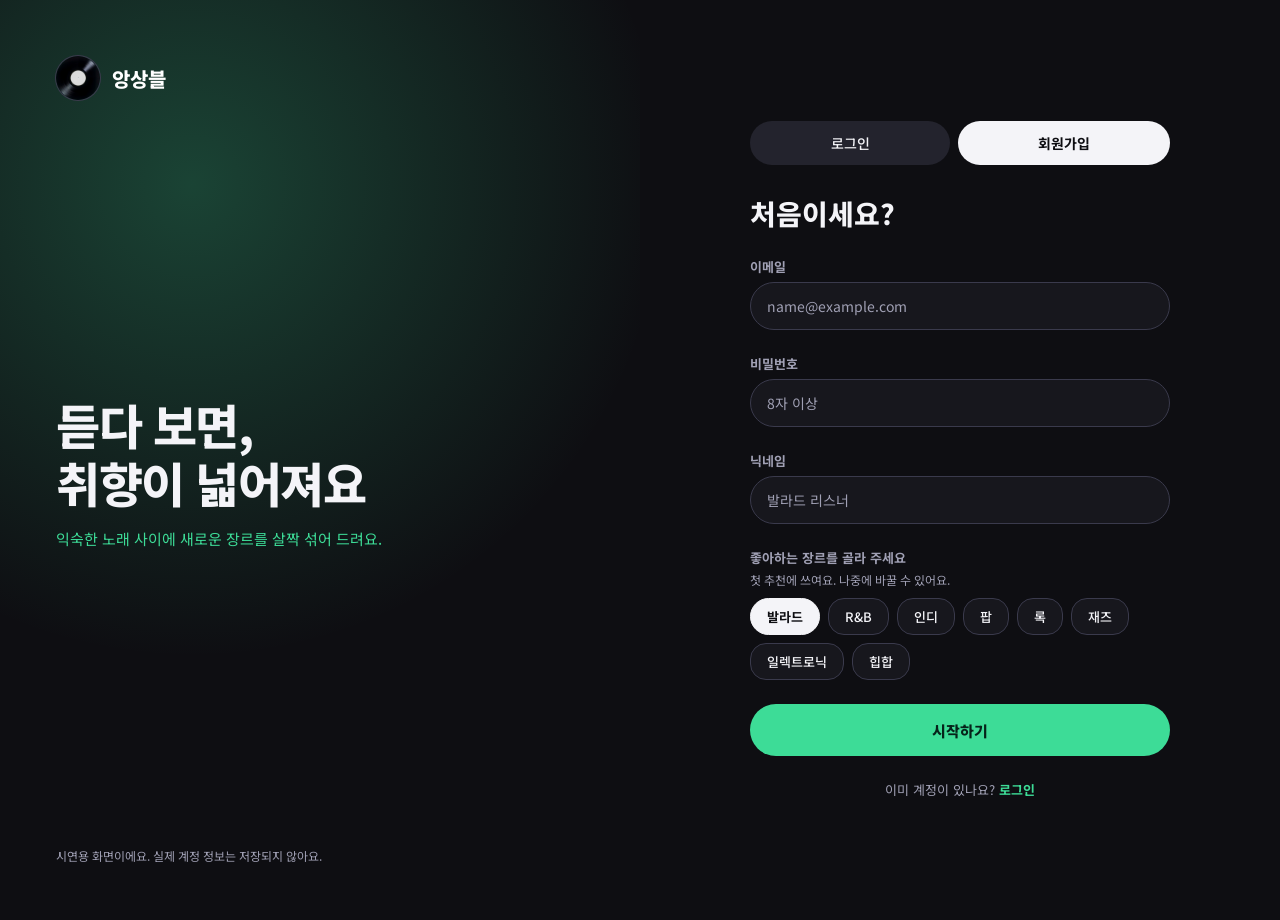
==== commit 05b85b53: "로그인 필수(이메일·구글)와 개인 추천, 재생바·색상 개선 - 이메일/비밀번호 가입·로그인·로그아웃, 비밀번호 찾기(재설정 메일), 비밀번호 보기 눈 아이콘, 구글 로그인 후 장르" ====
--- a/web/demo/musicstream-demo.html
+++ b/web/demo/musicstream-demo.html
@@ -3,7 +3,7 @@
 <head>
 <meta charset="utf-8">
 <meta name="viewport" content="width=device-width, initial-scale=1">
-<title>뮤직스트림 · 시연</title>
+<title>앙상블 · 시연</title>
 <link rel="icon" href="[data-uri]">
 <link rel="stylesheet" href="https://fonts.googleapis.com/css2?family=Noto+Sans+KR:wght@400;500;700;800&display=swap">
 <style>:root{--cover:url('[data-uri]');--logo:url('[data-uri]')}
@@ -25,7 +25,7 @@
 <section id="Login" class="screen" hidden>
 <div style="display: flex; flex-wrap: wrap; height: 920px; overflow: hidden; background: #0e0e12; color: #f4f4f8; font-family: 'Noto Sans KR', sans-serif">
 <div style="flex: 1 1 480px; min-width: 0; box-sizing: border-box; height: 920px; padding: 56px 56px; display: flex; flex-direction: column; justify-content: space-between; background: radial-gradient(circle at 30% 20%, rgba(61, 220, 151, 0.26), rgba(61, 220, 151, 0) 55%), #0e0e12">
-<div style="display: flex; align-items: center; gap: 12px; font-size: 20px; font-weight: 800; color: #ffffff"><span role="img" aria-label="뮤직스트림 로고" style="display: block; flex: 0 0 44px; width: 44px; height: 44px; border-radius: 50%; background: var(--logo) center/cover; box-shadow: 0 0 0 1px #3a3a4c"></span><span>뮤직스트림</span></div>
+<div style="display: flex; align-items: center; gap: 12px; font-size: 20px; font-weight: 800; color: #ffffff"><span role="img" aria-label="앙상블 로고" style="display: block; flex: 0 0 44px; width: 44px; height: 44px; border-radius: 50%; background: var(--logo) center/cover; box-shadow: 0 0 0 1px #3a3a4c"></span><span>앙상블</span></div>
 <div><h1 style="margin: 0; font-size: 48px; font-weight: 800; line-height: 1.2; letter-spacing: -0.03em">듣다 보면,<br>취향이 넓어져요</h1><div style="margin-top: 16px; font-size: 15px; line-height: 1.6; color: #3ddc97">익숙한 노래 사이에 새로운 장르를 살짝 섞어 드려요.</div></div>
 <div style="font-size: 12px; color: #a0a0b4">시연용 화면이에요. 실제 계정 정보는 저장되지 않아요.</div>
 </div>
@@ -45,7 +45,7 @@
 <section id="LoginEmail" class="screen" hidden>
 <div style="display: flex; flex-wrap: wrap; height: 920px; overflow: hidden; background: #0e0e12; color: #f4f4f8; font-family: 'Noto Sans KR', sans-serif">
 <div style="flex: 1 1 480px; min-width: 0; box-sizing: border-box; height: 920px; padding: 56px 56px; display: flex; flex-direction: column; justify-content: space-between; background: radial-gradient(circle at 30% 20%, rgba(61, 220, 151, 0.26), rgba(61, 220, 151, 0) 55%), #0e0e12">
-<div style="display: flex; align-items: center; gap: 12px; font-size: 20px; font-weight: 800; color: #ffffff"><span role="img" aria-label="뮤직스트림 로고" style="display: block; flex: 0 0 44px; width: 44px; height: 44px; border-radius: 50%; background: var(--logo) center/cover; box-shadow: 0 0 0 1px #3a3a4c"></span><span>뮤직스트림</span></div>
+<div style="display: flex; align-items: center; gap: 12px; font-size: 20px; font-weight: 800; color: #ffffff"><span role="img" aria-label="앙상블 로고" style="display: block; flex: 0 0 44px; width: 44px; height: 44px; border-radius: 50%; background: var(--logo) center/cover; box-shadow: 0 0 0 1px #3a3a4c"></span><span>앙상블</span></div>
 <div><h1 style="margin: 0; font-size: 48px; font-weight: 800; line-height: 1.2; letter-spacing: -0.03em">듣다 보면,<br>취향이 넓어져요</h1><div style="margin-top: 16px; font-size: 15px; line-height: 1.6; color: #3ddc97">익숙한 노래 사이에 새로운 장르를 살짝 섞어 드려요.</div></div>
 <div style="font-size: 12px; color: #a0a0b4">시연용 화면이에요. 실제 계정 정보는 저장되지 않아요.</div>
 </div>
@@ -62,14 +62,14 @@
 <section id="LoginError" class="screen" hidden>
 <div style="display: flex; flex-wrap: wrap; height: 920px; overflow: hidden; background: #0e0e12; color: #f4f4f8; font-family: 'Noto Sans KR', sans-serif">
 <div style="flex: 1 1 480px; min-width: 0; box-sizing: border-box; height: 920px; padding: 56px 56px; display: flex; flex-direction: column; justify-content: space-between; background: radial-gradient(circle at 30% 20%, rgba(61, 220, 151, 0.26), rgba(61, 220, 151, 0) 55%), #0e0e12">
-<div style="display: flex; align-items: center; gap: 12px; font-size: 20px; font-weight: 800; color: #ffffff"><span role="img" aria-label="뮤직스트림 로고" style="display: block; flex: 0 0 44px; width: 44px; height: 44px; border-radius: 50%; background: var(--logo) center/cover; box-shadow: 0 0 0 1px #3a3a4c"></span><span>뮤직스트림</span></div>
+<div style="display: flex; align-items: center; gap: 12px; font-size: 20px; font-weight: 800; color: #ffffff"><span role="img" aria-label="앙상블 로고" style="display: block; flex: 0 0 44px; width: 44px; height: 44px; border-radius: 50%; background: var(--logo) center/cover; box-shadow: 0 0 0 1px #3a3a4c"></span><span>앙상블</span></div>
 <div><h1 style="margin: 0; font-size: 48px; font-weight: 800; line-height: 1.2; letter-spacing: -0.03em">듣다 보면,<br>취향이 넓어져요</h1><div style="margin-top: 16px; font-size: 15px; line-height: 1.6; color: #3ddc97">익숙한 노래 사이에 새로운 장르를 살짝 섞어 드려요.</div></div>
 <div style="font-size: 12px; color: #a0a0b4">시연용 화면이에요. 실제 계정 정보는 저장되지 않아요.</div>
 </div>
 <div style="flex: 1 1 480px; min-width: 0; box-sizing: border-box; height: 920px; padding: 56px 56px; display: flex; align-items: center; justify-content: center; background: #0e0e12"><div style="width: 100%; max-width: 420px; display: flex; flex-direction: column; gap: 24px">
 <div style="display: flex; gap: 12px"><a href="#LoginEmail" style="flex: 1; height: 44px; border-radius: 999px; background: #f4f4f8; color: #0e0e12; font-size: 14px; font-weight: 700; display: flex; align-items: center; justify-content: center; text-decoration: none">로그인</a><a href="#Login" style="flex: 1; height: 44px; border-radius: 999px; background: #23232d; color: #f4f4f8; font-size: 14px; font-weight: 500; display: flex; align-items: center; justify-content: center; text-decoration: none">회원가입</a></div>
 <h2 style="margin: 4px 0 0; font-size: 28px; font-weight: 800">다시 만나서 반가워요</h2>
-<div><label style="display: block; font-size: 13px; font-weight: 700; color: #a0a0b4">이메일</label><input type="email" value="demo@example" placeholder="name@example.com" style="margin-top: 8px; width: 100%; height: 48px; box-sizing: border-box; padding: 0 16px; border: 1px solid #ff7a93; outline: 0; border-radius: 999px; background: #17171d; color: #f4f4f8; font-family: inherit; font-size: 14px"></div>
+<div><label style="display: block; font-size: 13px; font-weight: 700; color: #a0a0b4">이메일</label><input type="email" value="" placeholder="name@example.com" style="margin-top: 8px; width: 100%; height: 48px; box-sizing: border-box; padding: 0 16px; border: 1px solid #ff7a93; outline: 0; border-radius: 999px; background: #17171d; color: #f4f4f8; font-family: inherit; font-size: 14px"></div>
 <div><label style="display: block; font-size: 13px; font-weight: 700; color: #a0a0b4">비밀번호</label><input type="password" value="••••••" placeholder="8자 이상" style="margin-top: 8px; width: 100%; height: 48px; box-sizing: border-box; padding: 0 16px; border: 1px solid #ff7a93; outline: 0; border-radius: 999px; background: #17171d; color: #f4f4f8; font-family: inherit; font-size: 14px"><div style="margin-top: 8px; display: flex; align-items: center; gap: 8px; font-size: 13px; color: #ff7a93"><svg width="16" height="16" viewBox="0 0 24 24" fill="none" stroke="currentColor" stroke-width="2" stroke-linecap="round" aria-hidden="true"><circle cx="12" cy="12" r="9"></circle><path d="M12 7.5v5M12 16v.5"></path></svg>이메일 또는 비밀번호가 맞지 않아요</div></div>
 <a href="#Main" style="height: 52px; box-sizing: border-box; border-radius: 999px; background: #3ddc97; color: #06231a; font-size: 15px; font-weight: 800; display: flex; align-items: center; justify-content: center; text-decoration: none">로그인</a>
 <div style="text-align: center; font-size: 13px; color: #a0a0b4">처음이세요? <a href="#Login" style="color: #3ddc97; font-weight: 700; text-decoration: none">회원가입</a></div>
@@ -91,8 +91,8 @@
 
 <div style="flex: 0 0 288px; box-sizing: border-box; height: 920px; padding: 32px 24px; display: flex; flex-direction: column; gap: 24px; background: #08080b">
 <div style="display: flex; align-items: center; gap: 12px; font-size: 20px; font-weight: 800; color: #ffffff">
-<span role="img" aria-label="뮤직스트림 로고" style="display: block; flex: 0 0 44px; width: 44px; height: 44px; border-radius: 50%; background: var(--logo) center/cover; box-shadow: 0 0 0 1px #3a3a4c"></span>
-<span>뮤직스트림</span>
+<span role="img" aria-label="앙상블 로고" style="display: block; flex: 0 0 44px; width: 44px; height: 44px; border-radius: 50%; background: var(--logo) center/cover; box-shadow: 0 0 0 1px #3a3a4c"></span>
+<span>앙상블</span>
 </div>
 <div style="display: flex; flex-direction: column; gap: 8px">
 <a href="#Main" style="display: flex; align-items: center; gap: 16px; padding: 12px 16px; border-radius: 12px; font-size: 15px; font-weight: 700; color: #f4f4f8; background: #17171d">
@@ -226,8 +226,8 @@
 
 <div style="flex: 0 0 288px; box-sizing: border-box; height: 920px; padding: 32px 24px; display: flex; flex-direction: column; gap: 24px; background: #08080b">
 <div style="display: flex; align-items: center; gap: 12px; font-size: 20px; font-weight: 800; color: #ffffff">
-<span role="img" aria-label="뮤직스트림 로고" style="display: block; flex: 0 0 44px; width: 44px; height: 44px; border-radius: 50%; background: var(--logo) center/cover; box-shadow: 0 0 0 1px #3a3a4c"></span>
-<span>뮤직스트림</span>
+<span role="img" aria-label="앙상블 로고" style="display: block; flex: 0 0 44px; width: 44px; height: 44px; border-radius: 50%; background: var(--logo) center/cover; box-shadow: 0 0 0 1px #3a3a4c"></span>
+<span>앙상블</span>
 </div>
 <div style="display: flex; flex-direction: column; gap: 8px">
 <a href="#Main" style="display: flex; align-items: center; gap: 16px; padding: 12px 16px; border-radius: 12px; font-size: 15px; font-weight: 700; color: #f4f4f8; background: #17171d">
@@ -368,8 +368,8 @@
 
 <div style="flex: 0 0 288px; box-sizing: border-box; height: 920px; padding: 32px 24px; display: flex; flex-direction: column; gap: 24px; background: #08080b">
 <div style="display: flex; align-items: center; gap: 12px; font-size: 20px; font-weight: 800; color: #ffffff">
-<span role="img" aria-label="뮤직스트림 로고" style="display: block; flex: 0 0 44px; width: 44px; height: 44px; border-radius: 50%; background: var(--logo) center/cover; box-shadow: 0 0 0 1px #3a3a4c"></span>
-<span>뮤직스트림</span>
+<span role="img" aria-label="앙상블 로고" style="display: block; flex: 0 0 44px; width: 44px; height: 44px; border-radius: 50%; background: var(--logo) center/cover; box-shadow: 0 0 0 1px #3a3a4c"></span>
+<span>앙상블</span>
 </div>
 <div style="display: flex; flex-direction: column; gap: 8px">
 <a href="#After" style="display: flex; align-items: center; gap: 16px; padding: 12px 16px; border-radius: 12px; font-size: 15px; font-weight: 700; color: #f4f4f8; background: #17171d">
@@ -554,8 +554,8 @@
 
 <div style="flex: 0 0 288px; box-sizing: border-box; height: 920px; padding: 32px 24px; display: flex; flex-direction: column; gap: 24px; background: #08080b">
 <div style="display: flex; align-items: center; gap: 12px; font-size: 20px; font-weight: 800; color: #ffffff">
-<span role="img" aria-label="뮤직스트림 로고" style="display: block; flex: 0 0 44px; width: 44px; height: 44px; border-radius: 50%; background: var(--logo) center/cover; box-shadow: 0 0 0 1px #3a3a4c"></span>
-<span>뮤직스트림</span>
+<span role="img" aria-label="앙상블 로고" style="display: block; flex: 0 0 44px; width: 44px; height: 44px; border-radius: 50%; background: var(--logo) center/cover; box-shadow: 0 0 0 1px #3a3a4c"></span>
+<span>앙상블</span>
 </div>
 <div style="display: flex; flex-direction: column; gap: 8px">
 <a href="#After" style="display: flex; align-items: center; gap: 16px; padding: 12px 16px; border-radius: 12px; font-size: 15px; font-weight: 700; color: #f4f4f8; background: #17171d">
@@ -703,8 +703,8 @@
 
 <div style="flex: 0 0 288px; box-sizing: border-box; height: 920px; padding: 32px 24px; display: flex; flex-direction: column; gap: 24px; background: #08080b">
 <div style="display: flex; align-items: center; gap: 12px; font-size: 20px; font-weight: 800; color: #ffffff">
-<span role="img" aria-label="뮤직스트림 로고" style="display: block; flex: 0 0 44px; width: 44px; height: 44px; border-radius: 50%; background: var(--logo) center/cover; box-shadow: 0 0 0 1px #3a3a4c"></span>
-<span>뮤직스트림</span>
+<span role="img" aria-label="앙상블 로고" style="display: block; flex: 0 0 44px; width: 44px; height: 44px; border-radius: 50%; background: var(--logo) center/cover; box-shadow: 0 0 0 1px #3a3a4c"></span>
+<span>앙상블</span>
 </div>
 <div style="display: flex; flex-direction: column; gap: 8px">
 <a href="#After" style="display: flex; align-items: center; gap: 16px; padding: 12px 16px; border-radius: 12px; font-size: 15px; font-weight: 700; color: #f4f4f8; background: #17171d">
@@ -845,8 +845,8 @@
 
 <div style="flex: 0 0 288px; box-sizing: border-box; height: 920px; padding: 32px 24px; display: flex; flex-direction: column; gap: 24px; background: #08080b">
 <div style="display: flex; align-items: center; gap: 12px; font-size: 20px; font-weight: 800; color: #ffffff">
-<span role="img" aria-label="뮤직스트림 로고" style="display: block; flex: 0 0 44px; width: 44px; height: 44px; border-radius: 50%; background: var(--logo) center/cover; box-shadow: 0 0 0 1px #3a3a4c"></span>
-<span>뮤직스트림</span>
+<span role="img" aria-label="앙상블 로고" style="display: block; flex: 0 0 44px; width: 44px; height: 44px; border-radius: 50%; background: var(--logo) center/cover; box-shadow: 0 0 0 1px #3a3a4c"></span>
+<span>앙상블</span>
 </div>
 <div style="display: flex; flex-direction: column; gap: 8px">
 <a href="#After" style="display: flex; align-items: center; gap: 16px; padding: 12px 16px; border-radius: 12px; font-size: 15px; font-weight: 700; color: #f4f4f8; background: #17171d">
@@ -987,8 +987,8 @@
 
 <div style="flex: 0 0 288px; box-sizing: border-box; height: 100%; overflow-y: auto; scrollbar-width: none; padding: 32px 24px; display: flex; flex-direction: column; gap: 24px; background: #08080b">
 <div style="display: flex; align-items: center; gap: 12px; font-size: 20px; font-weight: 800; color: #ffffff">
-<span role="img" aria-label="뮤직스트림 로고" style="display: block; flex: 0 0 44px; width: 44px; height: 44px; border-radius: 50%; background: var(--logo) center/cover; box-shadow: 0 0 0 1px #3a3a4c"></span>
-<span>뮤직스트림</span>
+<span role="img" aria-label="앙상블 로고" style="display: block; flex: 0 0 44px; width: 44px; height: 44px; border-radius: 50%; background: var(--logo) center/cover; box-shadow: 0 0 0 1px #3a3a4c"></span>
+<span>앙상블</span>
 </div>
 <div style="display: flex; flex-direction: column; gap: 8px">
 <a href="#After" style="display: flex; align-items: center; gap: 16px; padding: 12px 16px; border-radius: 12px; font-size: 15px; font-weight: 700; color: #f4f4f8; background: #17171d">
@@ -1171,8 +1171,8 @@
 
 <div style="flex: 0 0 288px; box-sizing: border-box; height: 100%; overflow-y: auto; scrollbar-width: none; padding: 32px 24px; display: flex; flex-direction: column; gap: 24px; background: #08080b">
 <div style="display: flex; align-items: center; gap: 12px; font-size: 20px; font-weight: 800; color: #ffffff">
-<span role="img" aria-label="뮤직스트림 로고" style="display: block; flex: 0 0 44px; width: 44px; height: 44px; border-radius: 50%; background: var(--logo) center/cover; box-shadow: 0 0 0 1px #3a3a4c"></span>
-<span>뮤직스트림</span>
+<span role="img" aria-label="앙상블 로고" style="display: block; flex: 0 0 44px; width: 44px; height: 44px; border-radius: 50%; background: var(--logo) center/cover; box-shadow: 0 0 0 1px #3a3a4c"></span>
+<span>앙상블</span>
 </div>
 <div style="display: flex; flex-direction: column; gap: 8px">
 <a href="#After" style="display: flex; align-items: center; gap: 16px; padding: 12px 16px; border-radius: 12px; font-size: 15px; font-weight: 700; color: #f4f4f8; background: #17171d">
@@ -1360,8 +1360,8 @@
 
 <div style="flex: 0 0 288px; box-sizing: border-box; height: 920px; padding: 32px 24px; display: flex; flex-direction: column; gap: 24px; background: #08080b">
 <div style="display: flex; align-items: center; gap: 12px; font-size: 20px; font-weight: 800; color: #ffffff">
-<span role="img" aria-label="뮤직스트림 로고" style="display: block; flex: 0 0 44px; width: 44px; height: 44px; border-radius: 50%; background: var(--logo) center/cover; box-shadow: 0 0 0 1px #3a3a4c"></span>
-<span>뮤직스트림</span>
+<span role="img" aria-label="앙상블 로고" style="display: block; flex: 0 0 44px; width: 44px; height: 44px; border-radius: 50%; background: var(--logo) center/cover; box-shadow: 0 0 0 1px #3a3a4c"></span>
+<span>앙상블</span>
 </div>
 <div style="display: flex; flex-direction: column; gap: 8px">
 <a href="#" style="display: flex; align-items: center; gap: 16px; padding: 12px 16px; border-radius: 12px; font-size: 15px; font-weight: 700; color: #f4f4f8; background: #17171d">
@@ -1574,8 +1574,8 @@
 <div style="display: flex; flex-wrap: wrap; height: 920px; overflow: hidden; background: #0e0e12; color: #f4f4f8; font-family: 'Noto Sans KR', sans-serif">
 <div style="flex: 0 0 288px; box-sizing: border-box; height: 920px; padding: 32px 24px; display: flex; flex-direction: column; gap: 24px; background: #08080b">
 <div style="display: flex; align-items: center; gap: 12px; font-size: 20px; font-weight: 800; color: #ffffff">
-<span role="img" aria-label="뮤직스트림 로고" style="display: block; flex: 0 0 44px; width: 44px; height: 44px; border-radius: 50%; background: var(--logo) center/cover; box-shadow: 0 0 0 1px #3a3a4c"></span>
-<span>뮤직스트림</span>
+<span role="img" aria-label="앙상블 로고" style="display: block; flex: 0 0 44px; width: 44px; height: 44px; border-radius: 50%; background: var(--logo) center/cover; box-shadow: 0 0 0 1px #3a3a4c"></span>
+<span>앙상블</span>
 </div>
 <div style="display: flex; flex-direction: column; gap: 8px">
 <a href="#After" style="display: flex; align-items: center; gap: 16px; padding: 12px 16px; border-radius: 12px; font-size: 15px; font-weight: 700; color: #a0a0b4">
@@ -1683,8 +1683,8 @@
 <div style="display: flex; flex-wrap: wrap; height: 920px; overflow: hidden; background: #0e0e12; color: #f4f4f8; font-family: 'Noto Sans KR', sans-serif">
 <div style="flex: 0 0 288px; box-sizing: border-box; height: 920px; padding: 32px 24px; display: flex; flex-direction: column; gap: 24px; background: #08080b">
 <div style="display: flex; align-items: center; gap: 12px; font-size: 20px; font-weight: 800; color: #ffffff">
-<span role="img" aria-label="뮤직스트림 로고" style="display: block; flex: 0 0 44px; width: 44px; height: 44px; border-radius: 50%; background: var(--logo) center/cover; box-shadow: 0 0 0 1px #3a3a4c"></span>
-<span>뮤직스트림</span>
+<span role="img" aria-label="앙상블 로고" style="display: block; flex: 0 0 44px; width: 44px; height: 44px; border-radius: 50%; background: var(--logo) center/cover; box-shadow: 0 0 0 1px #3a3a4c"></span>
+<span>앙상블</span>
 </div>
 <div style="display: flex; flex-direction: column; gap: 8px">
 <a href="#After" style="display: flex; align-items: center; gap: 16px; padding: 12px 16px; border-radius: 12px; font-size: 15px; font-weight: 700; color: #a0a0b4">
@@ -1813,8 +1813,8 @@
 
 <div style="flex: 0 0 288px; box-sizing: border-box; height: 920px; padding: 32px 24px; display: flex; flex-direction: column; gap: 24px; background: #08080b">
 <div style="display: flex; align-items: center; gap: 12px; font-size: 20px; font-weight: 800; color: #ffffff">
-<span role="img" aria-label="뮤직스트림 로고" style="display: block; flex: 0 0 44px; width: 44px; height: 44px; border-radius: 50%; background: var(--logo) center/cover; box-shadow: 0 0 0 1px #3a3a4c"></span>
-<span>뮤직스트림</span>
+<span role="img" aria-label="앙상블 로고" style="display: block; flex: 0 0 44px; width: 44px; height: 44px; border-radius: 50%; background: var(--logo) center/cover; box-shadow: 0 0 0 1px #3a3a4c"></span>
+<span>앙상블</span>
 </div>
 <div style="display: flex; flex-direction: column; gap: 8px">
 <a href="#After" style="display: flex; align-items: center; gap: 16px; padding: 12px 16px; border-radius: 12px; font-size: 15px; font-weight: 700; color: #a0a0b4">
@@ -1962,8 +1962,8 @@
 
 <div style="flex: 0 0 288px; box-sizing: border-box; height: 920px; padding: 32px 24px; display: flex; flex-direction: column; gap: 24px; background: #08080b">
 <div style="display: flex; align-items: center; gap: 12px; font-size: 20px; font-weight: 800; color: #ffffff">
-<span role="img" aria-label="뮤직스트림 로고" style="display: block; flex: 0 0 44px; width: 44px; height: 44px; border-radius: 50%; background: var(--logo) center/cover; box-shadow: 0 0 0 1px #3a3a4c"></span>
-<span>뮤직스트림</span>
+<span role="img" aria-label="앙상블 로고" style="display: block; flex: 0 0 44px; width: 44px; height: 44px; border-radius: 50%; background: var(--logo) center/cover; box-shadow: 0 0 0 1px #3a3a4c"></span>
+<span>앙상블</span>
 </div>
 <div style="display: flex; flex-direction: column; gap: 8px">
 <a href="#After" style="display: flex; align-items: center; gap: 16px; padding: 12px 16px; border-radius: 12px; font-size: 15px; font-weight: 700; color: #a0a0b4">
@@ -2062,8 +2062,8 @@
 
 <div style="flex: 0 0 288px; box-sizing: border-box; height: 920px; padding: 32px 24px; display: flex; flex-direction: column; gap: 24px; background: #08080b">
 <div style="display: flex; align-items: center; gap: 12px; font-size: 20px; font-weight: 800; color: #ffffff">
-<span role="img" aria-label="뮤직스트림 로고" style="display: block; flex: 0 0 44px; width: 44px; height: 44px; border-radius: 50%; background: var(--logo) center/cover; box-shadow: 0 0 0 1px #3a3a4c"></span>
-<span>뮤직스트림</span>
+<span role="img" aria-label="앙상블 로고" style="display: block; flex: 0 0 44px; width: 44px; height: 44px; border-radius: 50%; background: var(--logo) center/cover; box-shadow: 0 0 0 1px #3a3a4c"></span>
+<span>앙상블</span>
 </div>
 <div style="display: flex; flex-direction: column; gap: 8px">
 <a href="#After" style="display: flex; align-items: center; gap: 16px; padding: 12px 16px; border-radius: 12px; font-size: 15px; font-weight: 700; color: #a0a0b4">
@@ -2159,8 +2159,8 @@
 
 <div style="flex: 0 0 288px; box-sizing: border-box; height: 920px; padding: 32px 24px; display: flex; flex-direction: column; gap: 24px; background: #08080b">
 <div style="display: flex; align-items: center; gap: 12px; font-size: 20px; font-weight: 800; color: #ffffff">
-<span role="img" aria-label="뮤직스트림 로고" style="display: block; flex: 0 0 44px; width: 44px; height: 44px; border-radius: 50%; background: var(--logo) center/cover; box-shadow: 0 0 0 1px #3a3a4c"></span>
-<span>뮤직스트림</span>
+<span role="img" aria-label="앙상블 로고" style="display: block; flex: 0 0 44px; width: 44px; height: 44px; border-radius: 50%; background: var(--logo) center/cover; box-shadow: 0 0 0 1px #3a3a4c"></span>
+<span>앙상블</span>
 </div>
 <div style="display: flex; flex-direction: column; gap: 8px">
 <a href="#After" style="display: flex; align-items: center; gap: 16px; padding: 12px 16px; border-radius: 12px; font-size: 15px; font-weight: 700; color: #a0a0b4">
@@ -2292,8 +2292,8 @@
 <div style="display: flex; flex-wrap: wrap; height: 920px; overflow: hidden; background: #0e0e12; color: #f4f4f8; font-family: 'Noto Sans KR', sans-serif">
 <div style="flex: 0 0 288px; box-sizing: border-box; height: 920px; padding: 32px 24px; display: flex; flex-direction: column; gap: 24px; background: #08080b">
 <div style="display: flex; align-items: center; gap: 12px; font-size: 20px; font-weight: 800; color: #ffffff">
-<span role="img" aria-label="뮤직스트림 로고" style="display: block; flex: 0 0 44px; width: 44px; height: 44px; border-radius: 50%; background: var(--logo) center/cover; box-shadow: 0 0 0 1px #3a3a4c"></span>
-<span>뮤직스트림</span>
+<span role="img" aria-label="앙상블 로고" style="display: block; flex: 0 0 44px; width: 44px; height: 44px; border-radius: 50%; background: var(--logo) center/cover; box-shadow: 0 0 0 1px #3a3a4c"></span>
+<span>앙상블</span>
 </div>
 <div style="display: flex; flex-direction: column; gap: 8px">
 <a href="#After" style="display: flex; align-items: center; gap: 16px; padding: 12px 16px; border-radius: 12px; font-size: 15px; font-weight: 700; color: #a0a0b4">
@@ -2428,8 +2428,8 @@
 <div style="display: flex; flex-wrap: wrap; height: 920px; overflow: hidden; background: #0e0e12; color: #f4f4f8; font-family: 'Noto Sans KR', sans-serif">
 <div style="flex: 0 0 288px; box-sizing: border-box; height: 920px; padding: 32px 24px; display: flex; flex-direction: column; gap: 24px; background: #08080b">
 <div style="display: flex; align-items: center; gap: 12px; font-size: 20px; font-weight: 800; color: #ffffff">
-<span role="img" aria-label="뮤직스트림 로고" style="display: block; flex: 0 0 44px; width: 44px; height: 44px; border-radius: 50%; background: var(--logo) center/cover; box-shadow: 0 0 0 1px #3a3a4c"></span>
-<span>뮤직스트림</span>
+<span role="img" aria-label="앙상블 로고" style="display: block; flex: 0 0 44px; width: 44px; height: 44px; border-radius: 50%; background: var(--logo) center/cover; box-shadow: 0 0 0 1px #3a3a4c"></span>
+<span>앙상블</span>
 </div>
 <div style="display: flex; flex-direction: column; gap: 8px">
 <a href="#After" style="display: flex; align-items: center; gap: 16px; padding: 12px 16px; border-radius: 12px; font-size: 15px; font-weight: 700; color: #a0a0b4">
@@ -2573,8 +2573,8 @@
 
 <div style="flex: 0 0 288px; box-sizing: border-box; height: 920px; padding: 32px 24px; display: flex; flex-direction: column; gap: 24px; background: #08080b">
 <div style="display: flex; align-items: center; gap: 12px; font-size: 20px; font-weight: 800; color: #ffffff">
-<span role="img" aria-label="뮤직스트림 로고" style="display: block; flex: 0 0 44px; width: 44px; height: 44px; border-radius: 50%; background: var(--logo) center/cover; box-shadow: 0 0 0 1px #3a3a4c"></span>
-<span>뮤직스트림</span>
+<span role="img" aria-label="앙상블 로고" style="display: block; flex: 0 0 44px; width: 44px; height: 44px; border-radius: 50%; background: var(--logo) center/cover; box-shadow: 0 0 0 1px #3a3a4c"></span>
+<span>앙상블</span>
 </div>
 <div style="display: flex; flex-direction: column; gap: 8px">
 <a href="#After" style="display: flex; align-items: center; gap: 16px; padding: 12px 16px; border-radius: 12px; font-size: 15px; font-weight: 700; color: #a0a0b4">
@@ -2714,8 +2714,8 @@
 <div style="position: relative; display: flex; flex-wrap: wrap; height: 920px; overflow: hidden; background: #0e0e12; color: #f4f4f8; font-family: 'Noto Sans KR', sans-serif">
 <div style="flex: 0 0 288px; box-sizing: border-box; height: 920px; padding: 32px 24px; display: flex; flex-direction: column; gap: 24px; background: #08080b">
 <div style="display: flex; align-items: center; gap: 12px; font-size: 20px; font-weight: 800; color: #ffffff">
-<span role="img" aria-label="뮤직스트림 로고" style="display: block; flex: 0 0 44px; width: 44px; height: 44px; border-radius: 50%; background: var(--logo) center/cover; box-shadow: 0 0 0 1px #3a3a4c"></span>
-<span>뮤직스트림</span>
+<span role="img" aria-label="앙상블 로고" style="display: block; flex: 0 0 44px; width: 44px; height: 44px; border-radius: 50%; background: var(--logo) center/cover; box-shadow: 0 0 0 1px #3a3a4c"></span>
+<span>앙상블</span>
 </div>
 <div style="display: flex; flex-direction: column; gap: 8px">
 <a href="#After" style="display: flex; align-items: center; gap: 16px; padding: 12px 16px; border-radius: 12px; font-size: 15px; font-weight: 700; color: #a0a0b4">
@@ -2865,8 +2865,8 @@
 
 <div style="flex: 0 0 288px; box-sizing: border-box; height: 1180px; padding: 32px 24px; display: flex; flex-direction: column; gap: 24px; background: #08080b">
 <div style="display: flex; align-items: center; gap: 12px; font-size: 20px; font-weight: 800; color: #ffffff">
-<span role="img" aria-label="뮤직스트림 로고" style="display: block; flex: 0 0 44px; width: 44px; height: 44px; border-radius: 50%; background: var(--logo) center/cover; box-shadow: 0 0 0 1px #3a3a4c"></span>
-<span>뮤직스트림</span>
+<span role="img" aria-label="앙상블 로고" style="display: block; flex: 0 0 44px; width: 44px; height: 44px; border-radius: 50%; background: var(--logo) center/cover; box-shadow: 0 0 0 1px #3a3a4c"></span>
+<span>앙상블</span>
 </div>
 <div style="display: flex; flex-direction: column; gap: 8px">
 <a href="#After" style="display: flex; align-items: center; gap: 16px; padding: 12px 16px; border-radius: 12px; font-size: 15px; font-weight: 700; color: #a0a0b4">
@@ -3032,8 +3032,8 @@
 
 <div style="flex: 0 0 288px; box-sizing: border-box; height: 920px; padding: 32px 24px; display: flex; flex-direction: column; gap: 24px; background: #08080b">
 <div style="display: flex; align-items: center; gap: 12px; font-size: 20px; font-weight: 800; color: #ffffff">
-<span role="img" aria-label="뮤직스트림 로고" style="display: block; flex: 0 0 44px; width: 44px; height: 44px; border-radius: 50%; background: var(--logo) center/cover; box-shadow: 0 0 0 1px #3a3a4c"></span>
-<span>뮤직스트림</span>
+<span role="img" aria-label="앙상블 로고" style="display: block; flex: 0 0 44px; width: 44px; height: 44px; border-radius: 50%; background: var(--logo) center/cover; box-shadow: 0 0 0 1px #3a3a4c"></span>
+<span>앙상블</span>
 </div>
 <div style="display: flex; flex-direction: column; gap: 8px">
 <a href="#After" style="display: flex; align-items: center; gap: 16px; padding: 12px 16px; border-radius: 12px; font-size: 15px; font-weight: 700; color: #a0a0b4">
@@ -3107,7 +3107,7 @@
 <div style="flex: 999 1 560px; min-width: 0; box-sizing: border-box; height: 920px; padding: 32px 40px; display: flex; flex-direction: column; gap: 32px; background: #0e0e12">
 <h1 style="margin: 0; font-size: 28px; font-weight: 800">내 계정</h1>
 <div style="max-width: 640px; width: 100%; box-sizing: border-box; padding: 32px; border-radius: 16px; background: #17171d; border: 1px solid #2a2a36"><div style="display: flex; align-items: center; gap: 24px; padding-bottom: 24px; border-bottom: 1px solid #2a2a36"><div style="flex: 0 0 72px; width: 72px; height: 72px; border-radius: 50%; background: linear-gradient(160deg, #3a3a48, #23232d)"></div><div><div style="font-size: 20px; font-weight: 800">발라드 리스너</div><div style="margin-top: 4px; font-size: 13px; color: #a0a0b4">시연용 가상 사용자</div></div></div>
-<div style="display: flex; align-items: center; justify-content: space-between; gap: 16px; padding: 16px 0; border-bottom: 1px solid #2a2a36"><div style="font-size: 14px; color: #a0a0b4">이메일</div><div style="font-size: 15px; font-weight: 700">demo@example.com</div></div>
+<div style="display: flex; align-items: center; justify-content: space-between; gap: 16px; padding: 16px 0; border-bottom: 1px solid #2a2a36"><div style="font-size: 14px; color: #a0a0b4">이메일</div><div style="font-size: 15px; font-weight: 700">name@example.com</div></div>
 <div style="padding: 16px 0; border-bottom: 1px solid #2a2a36"><div style="font-size: 14px; color: #a0a0b4">가입할 때 고른 장르</div><div style="margin-top: 12px; display: flex; flex-wrap: wrap; gap: 12px"><span style="padding: 8px 16px; border-radius: 16px; border: 1px solid #3ddc97; background: #17171d; font-size: 13px; font-weight: 700">발라드</span><span style="padding: 8px 16px; border-radius: 16px; border: 1px solid #3a3a4c; background: #17171d; font-size: 13px; font-weight: 500">R&amp;B</span><span style="padding: 8px 16px; border-radius: 16px; border: 1px solid #3a3a4c; background: #17171d; font-size: 13px; font-weight: 500">인디</span></div></div>
 <a href="#Library" style="display: flex; align-items: center; justify-content: space-between; gap: 16px; padding: 16px 0; text-decoration: none; color: inherit"><div style="font-size: 14px; color: #a0a0b4">받은 쿠폰</div><div style="font-size: 15px; font-weight: 700; color: #3ddc97">월정액 5% 할인 · 1장</div></a>
 </div>
@@ -3205,7 +3205,7 @@
   else if(id==="SearchHome"&&i.value.trim()!==""){location.hash="#Search";}
 });
 document.querySelectorAll(".screen span").forEach(function(sp){
-  if(sp.textContent.trim()==="뮤직스트림"&&sp.parentElement&&sp.parentElement.querySelector("svg"))sp.parentElement.classList.add("logo-link");
+  if(sp.textContent.trim()==="앙상블"&&sp.parentElement&&sp.parentElement.querySelector("svg"))sp.parentElement.classList.add("logo-link");
 });
 })();
 </script>
